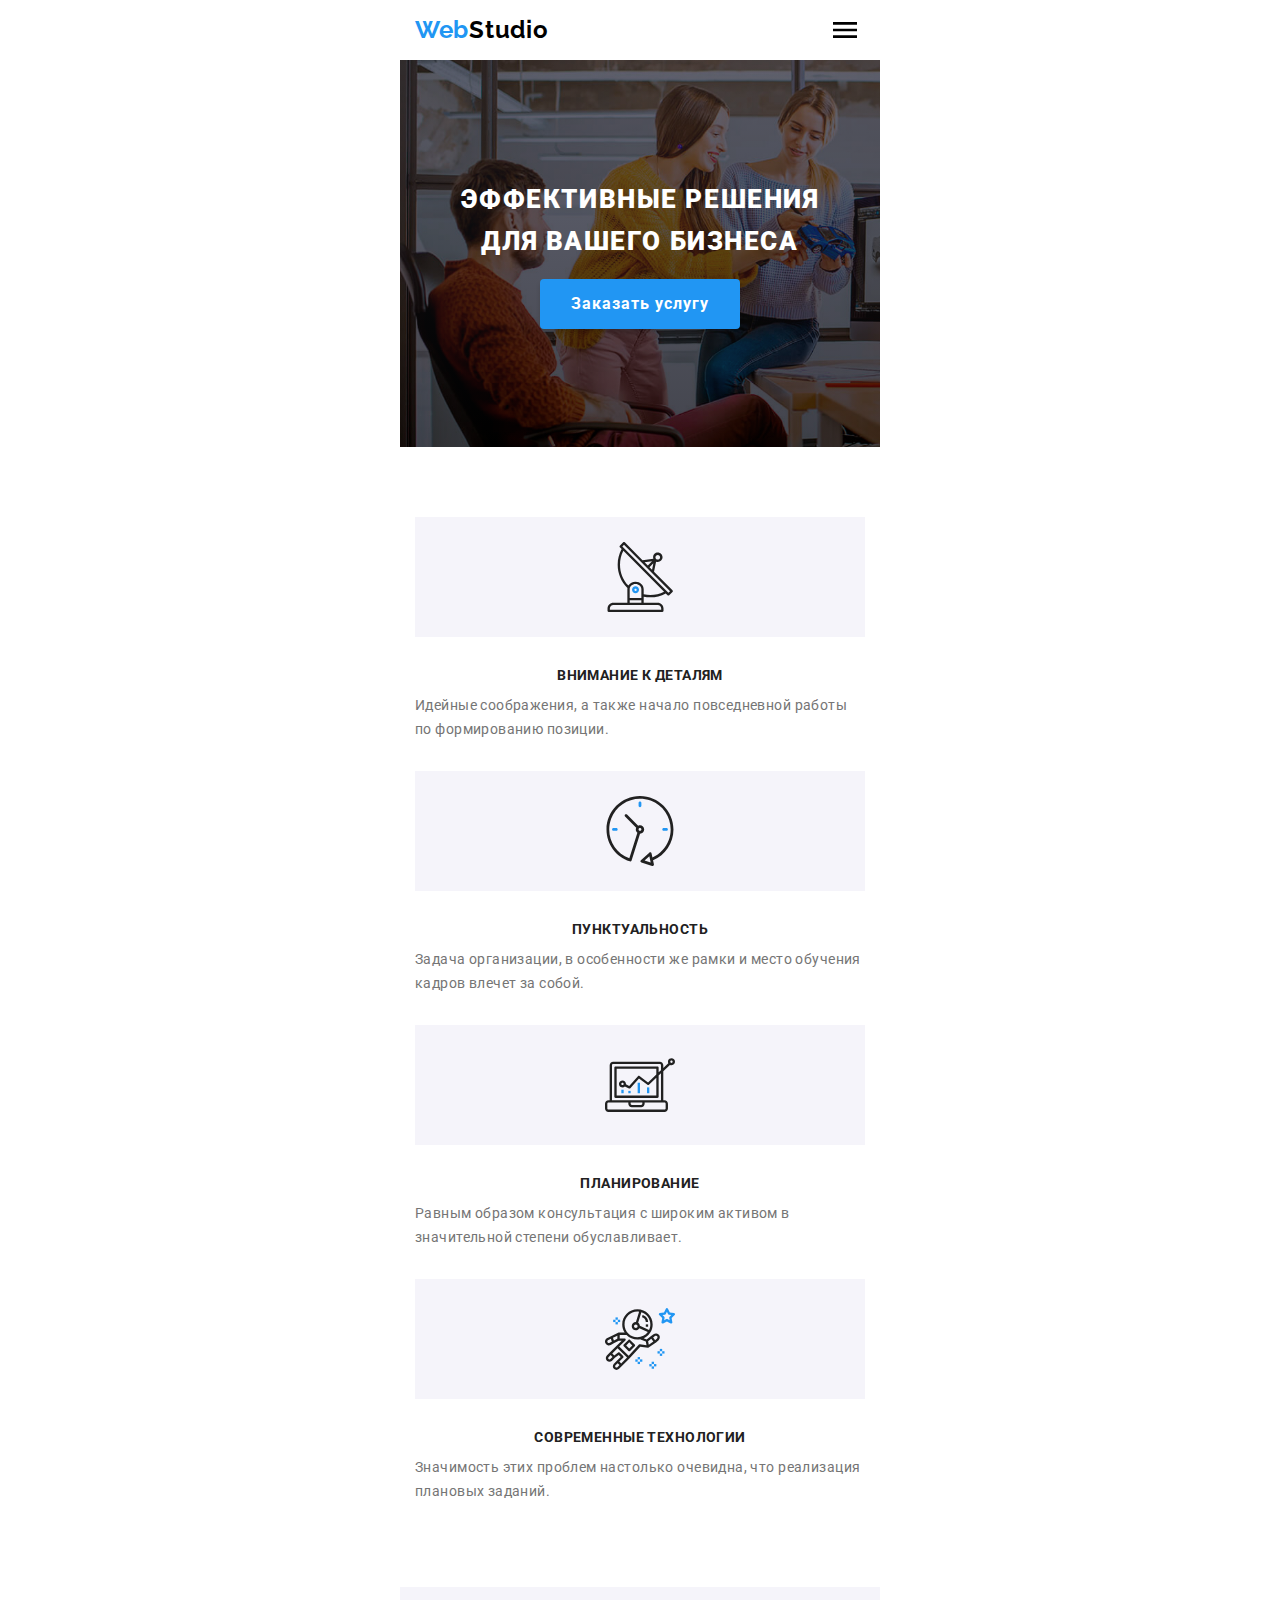
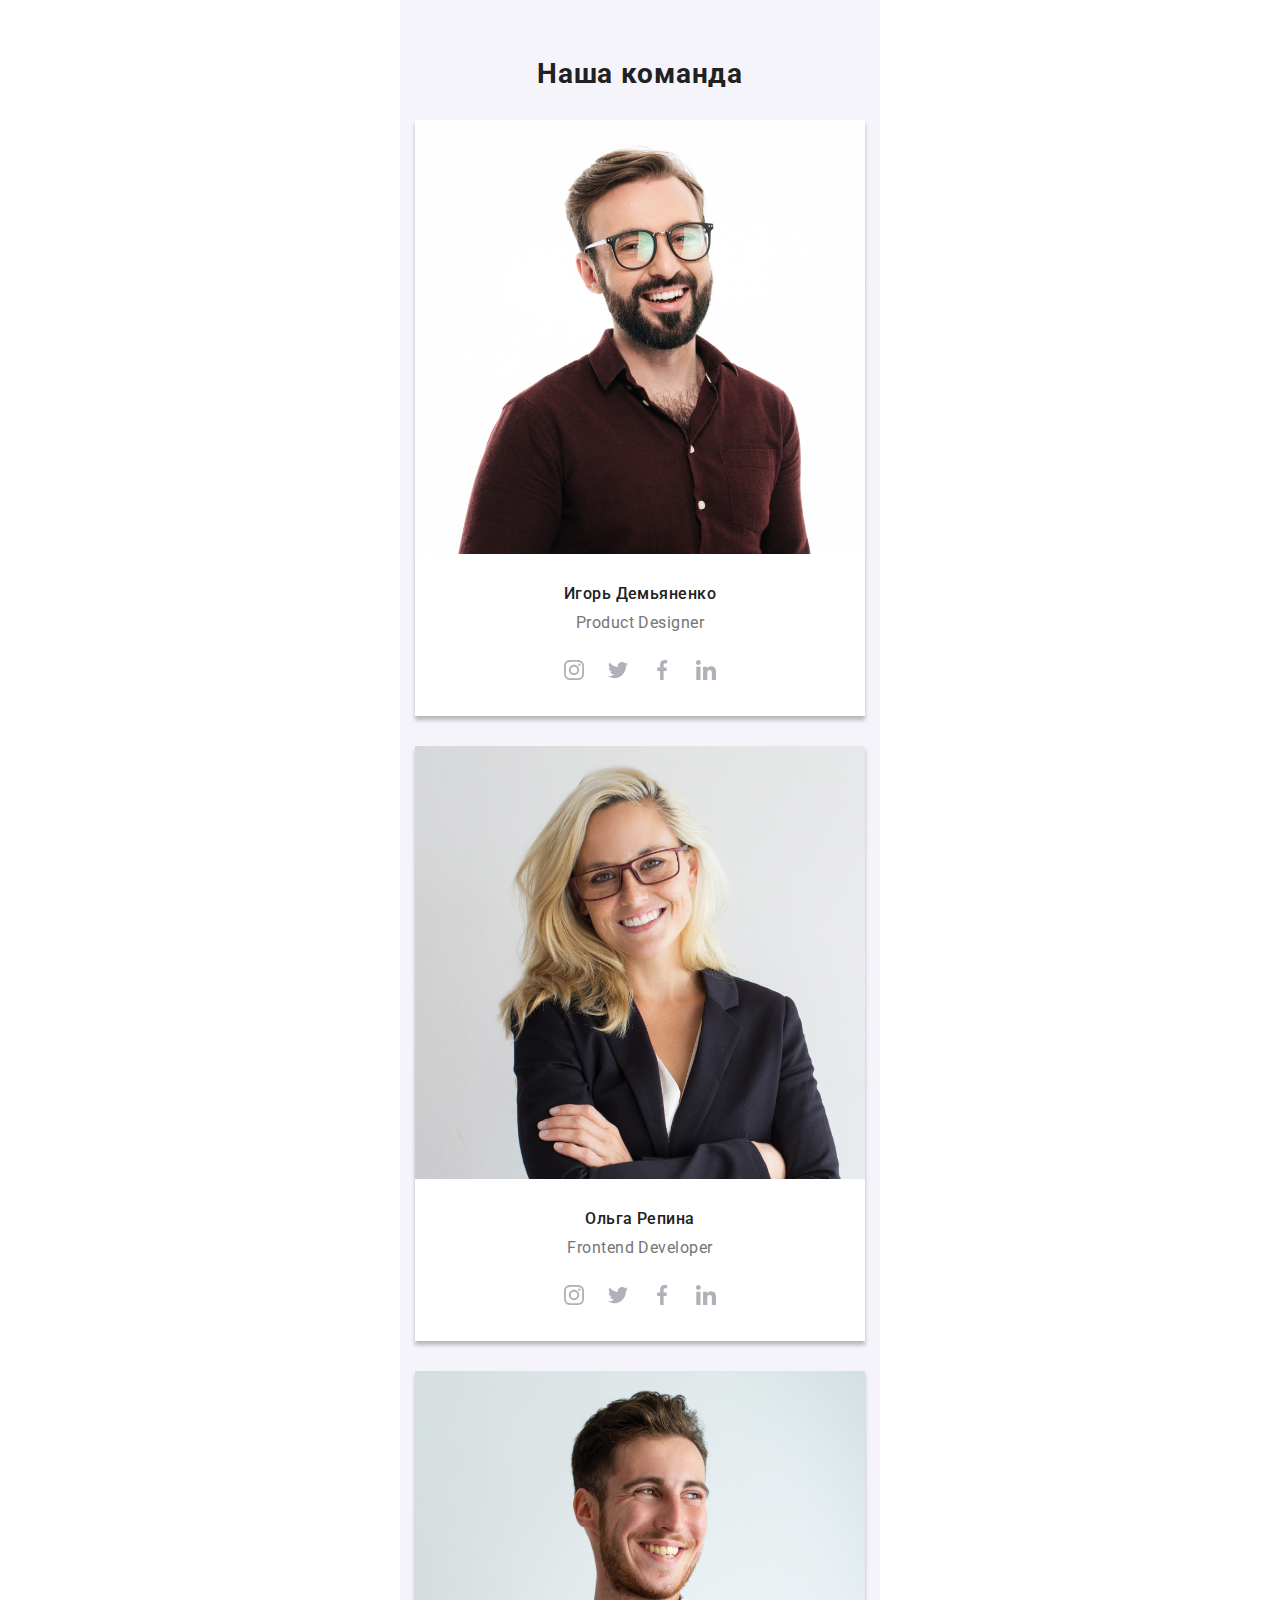
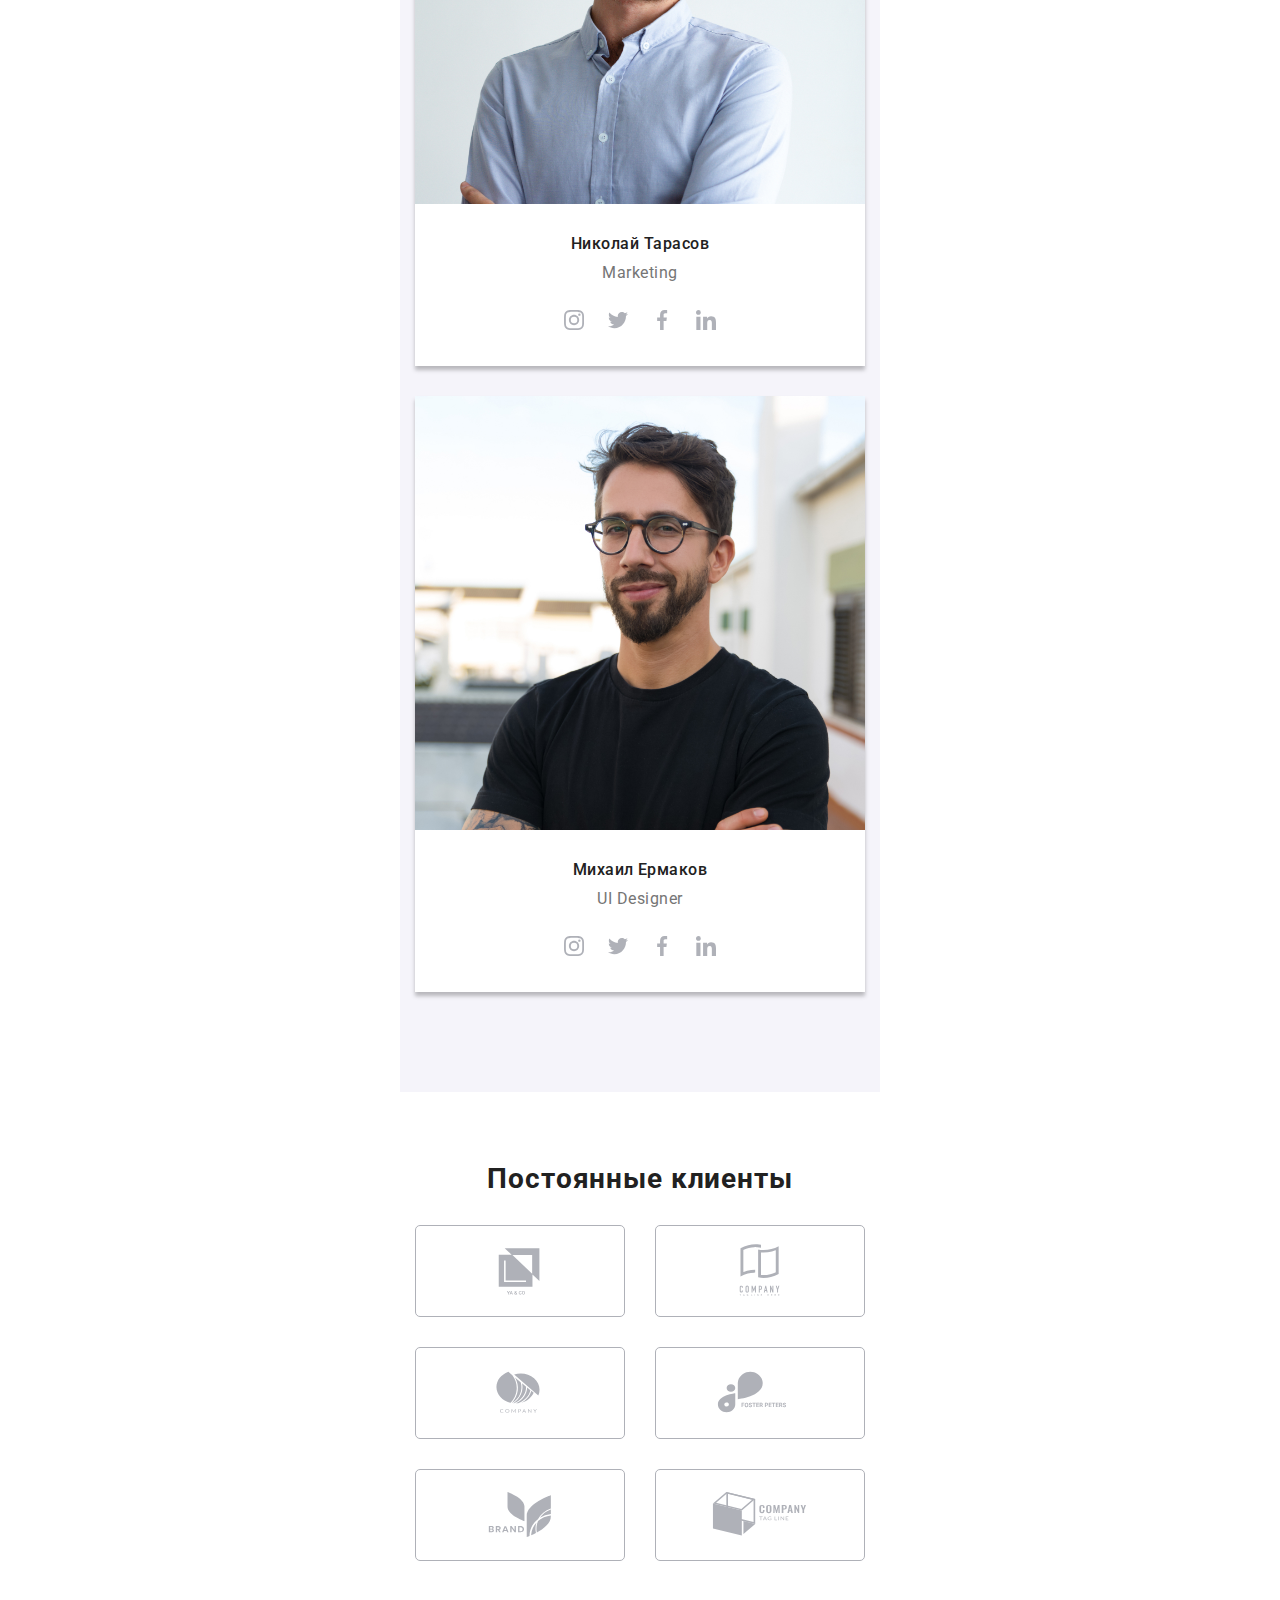
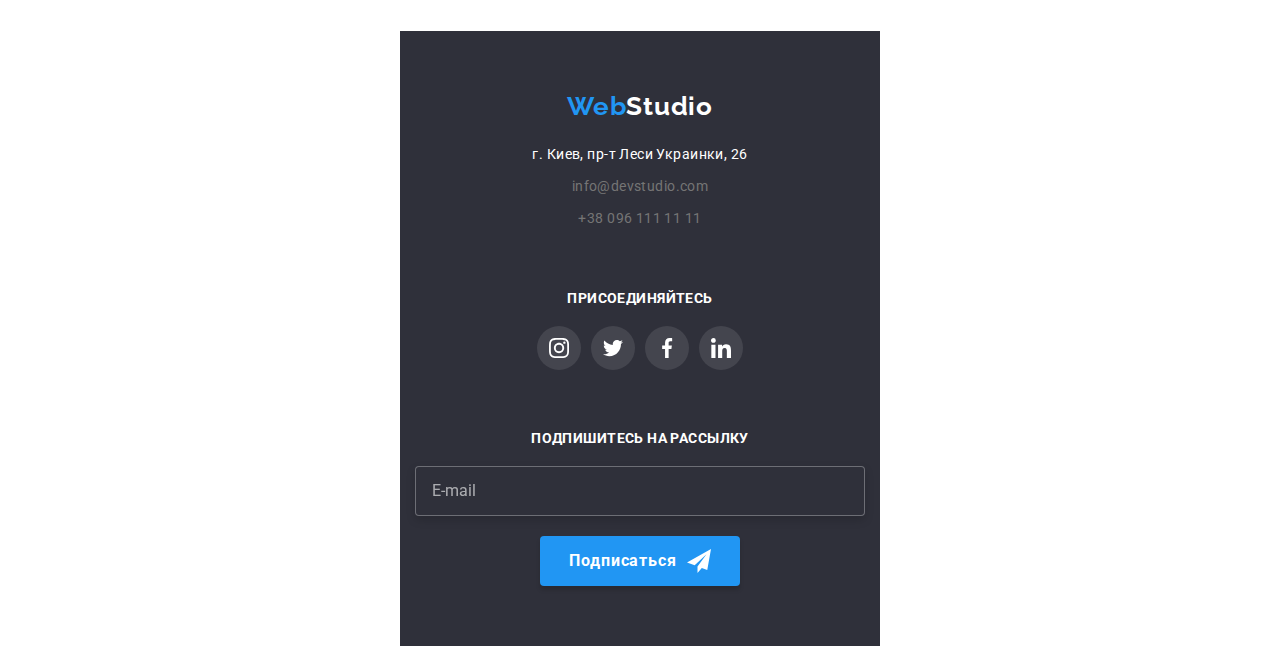
==== index.html @ 6e9116d0 "4" ====
<!DOCTYPE html>
<html lang="en">

<head>
  <meta charset="UTF-8" />
  <meta http-equiv="X-UA-Compatible" content="IE=edge" />
  <meta name="viewport" content="width=device-width, initial-scale=1.0" />
  <link rel="preconnect" href="https://fonts.gstatic.com" />
  <link href="https://fonts.googleapis.com/css2?family=Roboto:wght@400;500;700;900&display=swap" rel="stylesheet" />
  <link href="https://fonts.googleapis.com/css2?family=Raleway:wght@700&display=swap" rel="stylesheet" />
  <link rel="stylesheet"
    href="https://cdnjs.cloudflare.com/ajax/libs/modern-normalize/1.0.0/modern-normalize.min.css" />
  <!-- <link rel="stylesheet" href="./css/style.css" /> -->
  <link rel="stylesheet" href="./css/main.min.css" />


  <title>WebStudio</title>
</head>

<body>
  <!-- хидер -->
  <header class="page-header">
    <div class="mobile-menu js-menu-container" id="mobile-menu">
      <button class="mobile-menu__button-close">
        <svg class="mobile-menu__svg js-close-menu">
          <use href="./img/icons/icons-main-opt.svg#icon-close_40px"></use>
        </svg>
      </button>
     <nav class="nav">
       
       <ul class="nav__list">
         <li class="nav__item">
           <a class="nav__link " href="./index.html">Студия</a>
         </li>
         <li class="nav__item"><a class="nav__link nav__link--active" href="./portfolio.html">Портфолио</a></li>
         <li class="nav__item"><a class="nav__link" href="#">Контакты</a></li>
       </ul>
     </nav>
     <ul class="address__list">
       <li class="address__item">
         <a class="address__link" href="">
           <svg class="icon icon--mail" viewbox="0 0 16 12">
             <use href="./img/icons/icons-main-opt.svg#icon-mail"></use>
           </svg>
           info@devstudio.com
         </a>
       </li>
       <li class="address__item">
         <a class="address__link" href="">
           <svg class="icon icon--tel" viewbox="0 0 10 16">
             <use href="./img/icons/icons-main-opt.svg#icon-smartphone"></use>
           </svg>
           +38 096 111 11 11
         </a>
       </li>
     </ul>
    </div>
    <div class="container container--center">
      <nav class="mobile-nav">
        <a href="./index.html" class="mobile-nav__logo mobile-nav__logo--padding"><span
            class="mobile-nav__logo mobile-nav__logo--web-color">Web</span>Studio</a>
        <button class="mobile-nav__button js-open-menu" type="button" aria-expanded="false" aria-controls="mobile-menu">
          <svg class="mobile-nav__icon">
            <use href="./img/icons/icons-main-opt.svg#icon-menu_40px">
  
            </use>
          </svg>
        </button>
      </nav>
      

     
    </div>
    <!-- хидер конец-->
  </header>
  <main>
    <!-- модалка -->
    <div class="backdrop is-hidden" data-backdrop>
      <div class="modal">

        <button type="button" data-close-modal  class="button button--modal-style">
          <!-- <div class="modal-svg-container"> -->
          <svg class="button__svg js-open-menu">
            <use href="./img/icons/icons-main-opt.svg#icon-krest"></use>

          </svg>
          <!-- </div> -->
        </button>
        <div class="modal__container">
          <h3 class="modal__title">Оставьте свои данные, мы вам перезвоним</h3>

          <form name="form" class="modal-form">

            <label class="modal-form__label">
              <span class="modal-form__text">Имя</span>
              <div class="modal-form__container">
                <input class="modal-form__input" type="name" name="name" placeholder=" ">
                <svg class="modal-form__icon">
                  <use class="modal-form__icon-prop" href="./img/icons/icons-main-opt.svg#icon-person-black"></use>
                </svg>
              </div>

            </label>



            <label class="modal-form__label">
              <span class="modal-formlabel__text">Телефон</span>
              <div class="modal-form__container">
                <input class="modal-form__input" type="tel" name="tel" placeholder=" ">
                <svg class="modal-form__icon">
                  <use class="modal-form__icon-prop" href="./img/icons/icons-main-opt.svg#icon-phone-black"></use>
                </svg>
              </div>
            </label>



            <label class="modal-form__label">
              <span class="modal-form__text">Почта</span>
              <div class="modal-form__container">
                <input class="modal-form__input" type="mail" name="mail" placeholder=" ">
                <svg class="modal-form__icon">
                  <use class="modal-form__icon-prop" href="./img/icons/icons-main-opt.svg#icon-email-black"></use>
                </svg>
              </div>
            </label>



            <label class="modal-form__label modal-form__label--text-style">

              <span class="modal-form__text">Комментарий</span>

              <textarea class="modal-form__textarea" placeholder="Введите текст" type="textarea" name="comment"></textarea>
            </label>



            <!--  -->
            <label class="modal-form__label modal-form--margin">
              <input class="modal-form__input  visually_hidden" type="checkbox" name="checkbox">
              <span class="modal-form__checkbox modal-form__checkbox--two">
                <svg class="modal-form__icon modal-form__icon--checkbox">
                  <use href="./img/icons/icons-main-opt.svg#icon-checkbox_with"></use>
                </svg>
              </span>
              <span class="modal-form__checkbox modal-form__checkbox--one">
                <svg class="modal-form__icon modal-form__icon--checkbox">
                  <use href="./img/icons/icons-main-opt.svg#icon-checkbox_without"></use>
                </svg>
              </span>


              <span class="modal-form__text modal-form__text--checkbox">Соглашаюсь с рассылкой и принимаю
                <a class="modal-form__link" href="#">Условия
                  договора</a></span>

            </label>




            <button class="button button--submit-style" type="submit"><span class="button__text">Отправить</span></button>
          </form>
        </div>
      </div>
    </div>
    <!-- герой -->
    <section class="hero">
      <div class="container container--block-direction">
        <h1 class="hero__title">Эффективные решения <br />для вашего бизнеса</h1>
        <button data-open-modal type="button" class="hero__button">Заказать услугу</button>
      </div>
      <!-- герой конец-->
    </section>
    <!-- приоритеты -->
    <section class="section">
      <div class="container">
        <ul class="our-priority">
          <li class="our-priority__item our-prioriry--antenna">
            <div class="our-priority__container">
              <svg class="our-priority__icon" width="70" height="70">
                <use href="./img/icons/icons-main-opt.svg#icon-telescope"></use>
              </svg>
            </div>
            <h3 class="our-priority__title">Внимание к деталям</h3>
            <p class="our-priority__text">
              Идейные соображения, а также начало повседневной работы по
              формированию позиции.
            </p>
          </li>
          <li class="our-priority__item our-priority__item--clock">

            <div class="our-priority__container">
              <svg class="our-priority__icon" width="70" height="70">
                <use href="./img/icons/icons-main-opt.svg#icon-clock"></use>
              </svg>
            </div>
            <h3 class="our-priority__title">Пунктуальность</h3>
            <p class="our-priority__text">
              Задача организации, в особенности же рамки и место обучения
              кадров влечет за собой.
            </p>
          </li>
          <li class="our-priority__item">

            <div class="our-priority__container">
              <svg class="our-priority__icon" width="70" height="70">
                <use href="./img/icons/icons-main-opt.svg#icon-comp"></use>
              </svg>
            </div>
            <h3 class="our-priority__title">Планирование</h3>
            <p class="our-priority__text">
              Равным образом консультация с широким активом в значительной
              степени обуславливает.
            </p>

          </li>
          <li class="our-priority__item">
            <div class="our-priority__container">
              <svg class="our-priority__icon" width="70" height="70">
                <use href="./img/icons/icons-main-opt.svg#icon-astronaut"></use>
              </svg>
            </div>

            <h3 class="our-priority__title">Современные технологии</h3>
            <p class="our-priority__text">
              Значимость этих проблем настолько очевидна, что реализация
              плановых заданий.
            </p>


          </li>
        </ul>
      </div>
      <!-- приоритеты конец-->
    </section>
    <!-- чем занимаемся -->
    <section class="section section--null-top-padding section--display-none">
      <div class="container">
        <h2 class="section__title">Чем мы занимаемся</h2>
        <ul class="what-we-do">
          <li class="what-we-do__item">
            <div class="what-we-do__container">
              <img class="what-we-do__img" src="img/index/img1.png" alt="exemple1" width="370" />
              <div class="what-we-do__title what-we-do__title--properties"></div>
              <h3 class="what-we-do__text">Десктопные приложения</h3>
            </div>
          </li>

          <li class="what-we-do__item">
            <div class="what-we-do__container">
              <img class="what-we-do__img" src="img/index/img2.png" alt="exemple2" width="370" />
              <div class="what-we-do__title what-we-do__title--properties"></div>
              <h3 class="what-we-do__text">Мобильные приложения</h3>
            </div>
          </li>
          <li class="what-we-do__item">
            <div class="what-we-do__container">
              <img class="what-we-do__img" src="img/index/img3.png" alt="exemple3" width="370" />
              <div class="what-we-do__title what-we-do__title--properties"></div>
              <h3 class="what-we-do__text">Дизайнерские решения</h3>
            </div>
          </li>
        </ul>
      </div>
      <!-- чем занимаемся конец-->
    </section>
    <!-- наша команда -->
    <section class="section section--bg">
      <div class="container ">
        <h2 class="section__title">Наша команда</h2>
        <ul class="our-team">
          <li class="our-team__item">
            <img class="our-team__img" src="img/index/img4.jpg" alt="Игорь Демьяненко"  />
            <div class="our-team__description">
              <h3>Игорь Демьяненко</h3>
              <p>Product Designer</p>
              <ul class="icon-block">
                <li class="icon-block__item">
                  <a class="icon-block__link" href="#">
                    <svg class="icon-block__icon">
                      <use class="icon__prop" href="./img/icons/icons-main-opt.svg#icon-instagram">
                      </use>
                    </svg>
                  </a>
                </li>
                <li class="icon-block__item">
                  <a class="icon-block__link" href="#">
                    <svg class="icon-block__icon">
                      <use class="icon__prop" href="./img/icons/icons-main-opt.svg#icon-twitter">
                      </use>
                    </svg>
                  </a>
                </li>
                <li class="icon-block__item">
                  <a class="icon-block__link" href="#">
                    <svg class="icon-block__icon">
                      <use class="icon__prop" href="./img/icons/icons-main-opt.svg#icon-facebook">
                      </use>
                    </svg>
                  </a>
                </li>
                <li class="icon-block__item">
                  <a class="icon-block__link" href="#">
                    <svg class="icon-block__icon">
                      <use class="icon__prop" href="./img/icons/icons-main-opt.svg#icon-linkedin-1">
                      </use>
                    </svg>
                  </a>
                </li>
              </ul>
            </div>
          </li>
          <li class="our-team__item">
            <img class="our-team__img" src="img/index/img5.jpg" alt="Ольга Репина"  />
            <div class="our-team__description">
              <h3>Ольга Репина</h3>
              <p>Frontend Developer</p>
              <ul class="icon-block">
                <li class="icon-block__item">
                  <a class="icon-block__link" href="#">
                    <svg class="icon-block__icon">
                      <use class="icon__prop" href="./img/icons/icons-main-opt.svg#icon-instagram">
                      </use>
                    </svg>
                  </a>
                </li>
                <li class="icon-block__item">
                  <a class="icon-block__link" href="#">
                    <svg class="icon-block__icon">
                      <use class="icon__prop" href="./img/icons/icons-main-opt.svg#icon-twitter">
                      </use>
                    </svg>
                  </a>
                </li>
                <li class="icon-block__item">
                  <a class="icon-block__link" href="#">
                    <svg class="icon-block__icon">
                      <use class="icon__prop" href="./img/icons/icons-main-opt.svg#icon-facebook">
                      </use>
                    </svg>
                  </a>
                </li>
                <li class="icon-block__item">
                  <a class="icon-block__link" href="#">
                    <svg class="icon-block__icon">
                      <use class="icon__prop" href="./img/icons/icons-main-opt.svg#icon-linkedin-1">
                      </use>
                    </svg>
                  </a>
                </li>
              </ul>
            </div>


          </li>
          <li class="our-team__item">
            <img class="our-team__img" src="img/index/img6.jpg" alt="Николай Тарасов" />
            <div class="our-team__description">
              <h3>Николай Тарасов</h3>
              <p>Marketing</p>
              <ul class="icon-block">
                <li class="icon-block__item">
                  <a class="icon-block__link" href="#">
                    <svg class="icon-block__icon">
                      <use class="icon__prop" href="./img/icons/icons-main-opt.svg#icon-instagram">
                      </use>
                    </svg>
                  </a>
                </li>
                <li class="icon-block__item">
                  <a class="icon-block__link" href="#">
                    <svg class="icon-block__icon">
                      <use class="icon__prop" href="./img/icons/icons-main-opt.svg#icon-twitter">
                      </use>
                    </svg>
                  </a>
                </li>
                <li class="icon-block__item">
                  <a class="icon-block__link" href="#">
                    <svg class="icon-block__icon">
                      <use class="icon__prop" href="./img/icons/icons-main-opt.svg#icon-facebook">
                      </use>
                    </svg>
                  </a>
                </li>
                <li class="icon-block__item">
                  <a class="icon-block__link" href="#">
                    <svg class="icon-block__icon">
                      <use class="icon__prop" href="./img/icons/icons-main-opt.svg#icon-linkedin-1">
                      </use>
                    </svg>
                  </a>
                </li>
              </ul>
            </div>


          </li>
          <li class="our-team__item">
            <img class="our-team__img" src="img/index/img7.jpg" alt="Михаил Ермаков" />
            <div class="our-team__description">
              <h3>Михаил Ермаков</h3>
              <p>UI Designer</p>
              <ul class="icon-block">
                <li class="icon-block__item">
                  <a class="icon-block__link" href="#">
                    <svg class="icon-block__icon">
                      <use class="icon__prop" href="./img/icons/icons-main-opt.svg#icon-instagram">
                      </use>
                    </svg>
                  </a>
                </li>
                <li class="icon-block__item">
                  <a class="icon-block__link" href="#">
                    <svg class="icon-block__icon">
                      <use class="icon__prop" href="./img/icons/icons-main-opt.svg#icon-twitter">
                      </use>
                    </svg>
                  </a>
                </li>
                <li class="icon-block__item">
                  <a class="icon-block__link" href="#">
                    <svg class="icon-block__icon">
                      <use class="icon__prop" href="./img/icons/icons-main-opt.svg#icon-facebook">
                      </use>
                    </svg>
                  </a>
                </li>
                <li class="icon-block__item">
                  <a class="icon-block__link" href="#">
                    <svg class="icon-block__icon">
                      <use class="icon__prop" href="./img/icons/icons-main-opt.svg#icon-linkedin-1">
                      </use>
                    </svg>
                  </a>
                </li>
              </ul>
            </div>


          </li>


        </ul>
      </div>
      <!-- наша команда конец-->
    </section>
    <!-- постояные клиенты -->
    <section class="section">
      <div class="container">
        <h2 class="section__title">Постоянные клиенты</h2>
        <ul class="our-clients">
          <li class="our-clients__item">
            <a href="#" class="our-clients__link">
              <svg class="our-clients__icon">
                <use class="icon__prop" href="./img/icons/icons-main-opt.svg#icon-logo-1"></use>
              </svg>
            </a>
          </li>
          <li class="our-clients__item"><a href="#" class="our-clients__link">
              <svg class="our-clients__icon">
                <use class="icon__prop" href="./img/icons/icons-main-opt.svg#icon-logo-2"></use>
              </svg>
            </a></li>
          <li class="our-clients__item"><a href="#" class="our-clients__link">
              <svg class="our-clients__icon">
                <use class="icon__prop" href="./img/icons/icons-main-opt.svg#icon-logo-3"></use>
              </svg>
            </a></li>
          <li class="our-clients__item"><a href="#" class="our-clients__link">
              <svg class="our-clients__icon">
                <use class="icon__prop" href="./img/icons/icons-main-opt.svg#icon-logo-4"></use>
              </svg>
            </a></li>
          <li class="our-clients__item"><a href="#" class="our-clients__link">
              <svg class="our-clients__icon">
                <use class="icon__prop" href="./img/icons/icons-main-opt.svg#icon-logo-5"></use>
              </svg>
            </a></li>
          <li class="our-clients__item"><a href="#" class="our-clients__link">
              <svg class="our-clients__icon">
                <use class="icon__prop" href="./img/icons/icons-main-opt.svg#icon-logo-6"></use>
              </svg>
            </a></li>
        </ul>
      </div>
    </section>
  </main>
  <!-- футер -->
  <footer class="footer ">
    <div class="container container--flex">
      <div class="first-col">
        <a href="index.html" class="nav__logo nav__logo--color">
          <span class="nav__logo nav__logo--web-color">Web</span>Studio
        </a>
        <address class="address">
          <ul class="address__list">
            <li class="address__item">
              г. Киев, пр-т Леси Украинки, 26
            </li>
            <li class="address__item">
              <a class="address__link" href="">info@devstudio.com</a>
            </li>
            <li class="address__item">
              <a class="address__link" href="">+38 096 111 11 11</a>
            </li>
          </ul>
        </address>
      </div>
      <div class="second-col">
        <h3 class="second-col__title">присоединяйтесь</h3>
        <ul class="second-col__list">
          <li class="second-col__item">
            <a class="second-col__link" href="#">
              <svg class="icon">
                <use class="icon__prop" href="./img/icons/icons-main-opt.svg#icon-instagram">
                </use>
              </svg>
            </a>
          </li>
          <li class="second-col__item">
            <a class="second-col__link" href="#">
              <svg class="icon">
                <use class="icon__prop" href="./img/icons/icons-main-opt.svg#icon-twitter">
                </use>
              </svg>
            </a>
          </li>
          <li class="second-col__item">
            <a class="second-col__link" href="#">
              <svg class="icon">
                <use class="icon__prop" href="./img/icons/icons-main-opt.svg#icon-facebook">
                </use>
              </svg>
            </a>
          </li>
          <li class="second-col__item">
            <a class="second-col__link" href="#">
              <svg class="icon">
                <use class="icon__prop" href="./img/icons/icons-main-opt.svg#icon-linkedin-1">
                </use>
              </svg>
            </a>
          </li>
        </ul>
      </div>

      <form class="form" action="" name="subscribe-form">
        <label class="form__label">
          <h3 class="form__title">Подпишитесь на рассылку</h3>
          <input class="form__input" type="email" placeholder="E-mail">
        </label>
        <button class="button" type="submit"><span class="button-text">Подписаться</span>
          <svg class="icon">
            <use class="icon__prop" href="./img/icons/icons-main-opt.svg#icon-send"></use>
          </svg>
        </button>
      </form>
    </div>



    <!-- футер конец-->
  </footer>
  <script src="./script/script.js"></script>
  <script src="./script/mobile-menu.js"></script>

</body>

</html>
---- css/style.css ----
/* цвет акцента #2196F3 */
/* основной фон #FFFFFF */
/* цвет фона подвала #2F303A */
/* цвет текста #212121 */
/* цвет лого #000000 */
/* цвет мелкого шрифта под заголовками  #757575 */
/* цвет адресов rgba(255, 255, 255, 0.6) */
/* цвет кнопок на белом фоне #F5F4FA */
/* :root {
  --color-accent: #2196f3;
  --color-logo: #000000;
  --color-all-text: #212121;
  --color-address: #757575;
  --color-little-text: #757575;
  --color-main-bg: #ffffff;
  --color-footer: #2f303a;
  --color-on-dark-bg: #ffffff;
  --color-what-we-do-sect: #f5f4fa;
  --color-icons-our-team: #afb1b8;
} */
/* скрытие контента с совместимостью */
/* .visually_hidden {
  position: absolute;
  width: 1px;
  height: 1px;
  margin: -1px;
  border: 0;
  padding: 0;
  clip: rect(0 0 0 0);
  overflow: hidden;
} */
/* body {
  max-width: 1600px;
  margin: 0 auto;

  color: var(--color-all-text);
  font-family: Roboto, sans-serif;
} */
/* сброс */
/* img {
  display: block;
}
img:not(.examples-section-item img) {
  max-width: 100%;
  height: auto;
} */

/* main page */

/* main-section */
/* h1,
h2,
h3,
h4,
h5,
p,
ul {
  margin-top: 0;
}
ul {
  list-style: none;
  padding: 0;
  margin: 0;
} */

/* хидер */
/* x */
/* .page-header {
  box-shadow: 0px 4px 4px 0px rgba(0, 0, 0, 0.25);
}
/* x */
/* .page-header .address__list {
  margin-left: auto;
} */
/* x */
/* .page-header .address__link {
  display: flex;
  align-items: center;
  justify-content: center;
  color: var(--color-address);
} */
/* x */
/* .page-header .address__link:hover > .icon,
.page-header .address__link:focus > .icon {
  fill: currentColor;
} */
/* x */
/* .page-header .address__item:not(:first-child) {
  margin-left: 50px;
} */
/* x */
/* .nav {
  height: 80px;
} */
/* x */
/* .nav__item {
  position: relative;
  display: flex;
  align-items: center;
  height: 80px;
} */
/* x */
/* .nav__item:not(:first-child) {
  margin-left: 50px;
} */
/* x */
/* .nav__list {
  margin-left: 93px;
  align-items: center;
} */
/* x */
/* .nav__link {
  padding: 32px 0;
} */
/* x */
/* .nav__logo--padding,
.page-header .address__link {
  padding: 24px 0;
} */
/* x */
/* .nav__link,
.page-header .address__link {
  color: var(--color-all-text);
  font-family: Roboto;
  font-style: normal;
  font-weight: 500;
  font-size: 14px;
  line-height: 16px;
  letter-spacing: 0.02em;
  color: inherit;

  transition: color 250ms cubic-bezier(0.4, 0, 0.2, 1);
} */
/* x */
/* .nav,
.nav__list,
.page-header .address__list {
  display: flex;
  align-items: center;
} */
/* x */
/* .page-header .icon {

  margin-right: 10px;
  fill: currentColor;
} */
/* x */
/* .page-header .icon--mail {
  width: 16px;
  height: 12px;
} */
/* x */
/* .page-header .icon--tel {
  width: 10px;
  height: 16px;
} */
/* x */
/* .nav__link:hover,
.nav__link:focus,
.page-header .address__link:hover,
.page-header .address__link:focus {
  color: var(--color-accent);
} */

/* модалка */

/* 
.backdrop {
  position: fixed;
  top: 0;
  left: 0;
  width: 100%;
  height: 100%;
  background: rgba(150, 145, 145, 0.2);
  z-index: 3;
  opacity: 1;
  transition: opacity 250ms cubic-bezier(0.165, 0.84, 0.44, 1);
}

.modal {
  position: relative;
  top: 50%;
  left: 50%;
  transform: translate(-50%, -50%);
  width: 528px;
  height: 581px;
  background: #ffffff;
  box-shadow: 0px 1px 3px rgba(0, 0, 0, 0.12), 0px 1px 1px rgba(0, 0, 0, 0.14),
    0px 2px 1px rgba(0, 0, 0, 0.2);
  border-radius: 4px;
}
.button--modal-style {
  display: flex;
  position: fixed;
  align-items: center;
  left: calc(100% - 38px);
  width: 30px;
  height: 30px;
  margin-top: 8px;
  border: 1px solid rgba(0, 0, 0, 0.1);
  border-radius: 50%;
  cursor: pointer;
  box-shadow: 0px 2px 4px 1px rgb(47 48 58 / 40%);
  transition: box-shadow 250ms cubic-bezier(0.165, 0.84, 0.44, 1);
}

.button--modal-style:hover {
  box-shadow: none;
}
.button__svg {
  width: 18px;
  height: 18px;
}
.title {
  font-weight: bold;
  font-size: 20px;
  line-height: 23px;
  text-align: center;
  letter-spacing: 0.03em;
  margin-bottom: 12px;

  color: #212121;
}
.label__textarea {
  height: 120px;
  resize: none;
  min-width: 448px;
  border-color: var(--color-accent);
  border: 1px solid rgba(33, 33, 33, 0.2);
  box-sizing: border-box;
  border-radius: 4px;
  padding: 12px 16px;
  margin-top: 4px;
  outline-color: none;
  transition: outline-color 250ms cubic-bezier(0.4, 0, 0.2, 1);
}
.label__textarea:focus {
  outline-color: var(--color-accent);
  border-color: var(--color-accent);
}
.label__icon {
  position: absolute;
  width: 18px;
  height: 18px;
  top: 50%;
  left: 12px;
  transform: translateY(-50%);
  transition: fill 250ms cubic-bezier(0.4, 0, 0.2, 1);
}
.modal .label:focus-within .label__container {
  fill: var(--color-accent);
}

.label__input {
  height: 40px;
  border: 1px solid rgba(33, 33, 33, 0.2);
  
  border-radius: 4px;
  
  min-width: 448px;
  padding-left: 42px;
  
  transition: outline-color 250ms cubic-bezier(0.4, 0, 0.2, 1);
}

.modal .label:focus-within .label__input {
  outline-color: var(--color-accent);
}
.modal .label--text-style textarea::placeholder {
  
  font-size: 14px;
  line-height: 16px;
  letter-spacing: 0.01em;

  color: rgba(117, 117, 117, 0.5);
}

.label__text {
  
  font-size: 12px;
  line-height: 14px;
  letter-spacing: 0.01em;
}
.label__text--checkbox {
  font-size: 14px;
  line-height: 24px;
  

  letter-spacing: 0.03em;

  padding-left: 24px;
  color: #757575;
}
.label__container {
  position: relative;
  margin-top: 4px;
}
.modal .label.label--margin {
  display: flex;
  align-items: center;
  margin-left: 12px;
  margin-bottom: 30px;
}
.modal .label {
  position: relative;
  
  display: block;
    margin-bottom: 10px;
}

.label__checkbox--one,
.label__checkbox--two{
  position: absolute;
  top: 50%;
  left: -12px;
  transform: translateY(-50%) ;
}

.label .link {
  text-decoration: underline;
}
.label__checkbox {
  position: absolute;
}
.label__icon--checkbox {
  width: 16px;
  height: 15px;
  transition: fill 250ms cubic-bezier(0.4, 0, 0.2, 1);


}
.label__checkbox.label__checkbox--one {
  height: 15px;
}
.label__checkbox.label__checkbox--two {
  visibility: hidden;
  height: 15px;
}
.label__input:checked + .label__checkbox.label__checkbox--two {
  visibility: visible;
}
.label__input:checked + .label__checkbox.label__checkbox--two + .label__checkbox.label__checkbox--one {
  visibility: hidden;
}

.is-hidden {
  opacity: 0;
  pointer-events: none;
  visibility: hidden;
  transition: opacity 250ms cubic-bezier(0.165, 0.84, 0.44, 1);
} */
/* герой */
/* .hero {
  padding: 200px 0;

  background-color: var(--color-footer);

  background: linear-gradient(rgba(47, 48, 58, 0.4), rgba(0, 0, 0, 0.5)),
    url(../img/index/bg-index.jpg);

  background-repeat: no-repeat;
  background-size: cover;
}
.hero h1 {
  font-weight: 900;
  font-size: 44px;
  line-height: 60px;
  text-align: center;
  letter-spacing: 0.06em;
  text-transform: uppercase;
  color: var(--color-on-dark-bg);
}
.hero__button {
  margin-top: 30px;

  min-width: 200px;
  height: 50px;
  align-items: center;

  background-color: var(--color-accent);
  box-shadow: 0px 4px 4px rgba(0, 0, 0, 0.15);
  border-radius: 4px;
  cursor: pointer;

  font-weight: bold;
  font-size: 16px;
  line-height: 30px;
  align-items: center;
  text-align: center;
  letter-spacing: 0.06em;
  color: var(--color-main-bg);
  border-color: transparent;
  transition: background-color 250ms cubic-bezier(0.4, 0, 0.2, 1);
}
.hero__button:hover,
.hero__button:focus {
  background-color: var(--color-main-bg);
  color: var(--color-accent);
} */
/* приоритеты */

/* .svg-container {
  display: flex;
  justify-content: center;
  padding: 25px 0 25px 0;
  margin-bottom: 30px;
  background-color: var(--color-what-we-do-sect);
}

.our-priority__title {
  font-weight: bold;
  font-size: 14px;
  line-height: 16px;
  letter-spacing: 0.03em;
  text-transform: uppercase;
  margin-bottom: 10px;
}
.our-priority__text {
  font-weight: normal;
  font-size: 14px;
  line-height: 24px;
  letter-spacing: 0.03em;
  color: var(--color-little-text);
}
.our-priority__list {
  display: flex;
}
.our-priority__item {
  width: calc((100% - 90px) / 4);
  margin-right: 30px;
}

.our-priority__item:last-child{
  margin-right: 0px;
} */
/* чем занимаемся */
/* .section.section--null-top-padding {
  padding-top: 0px;
}
.general__title {
  font-weight: bold;
  font-size: 36px;
  line-height: 42px;
  text-align: center;
  letter-spacing: 0.03em;

  margin-bottom: 50px;
}

.what-we-do__list {
  display: flex;
}
.what-we-do__item {
  position: relative;
}
.what-we-do__item .img-container {
  position: relative;
  display: flex;
  justify-content: center;
  z-index: 1;
}
.what-we-do__item .img {
  position: inherit;
}
.what-we-do__item .title--properties {
  display: flex;
  position: absolute;
  top: calc(100% - 70px);

  width: 100%;
  height: 70px;
  background-color: rgba(47, 48, 58);
  opacity: 80%;
}

.what-we-do__item .title__text {
  position: absolute;
  text-transform: uppercase;
  top: calc(100% - 42px);
  color: #fff;
  font-size: 14px;
  line-height: 16px;
  text-align: center;
  letter-spacing: 0.03em;
}
.what-we-do__item:not(:last-child) {
  margin-right: 30px;
} */
/* стили контейнеров */

/* .container {
  margin: 0 auto;
  width: 1200px;
  padding: 0 15px;
}
.container.container--block-direction {
  display: flex;
  flex-direction: column;
  align-items: center;
}

.container--center {
  display: flex;
  align-items: center;
}

.modal__container{
  padding: 40px;
}
.container.btn-sect {
  padding-top: 94px;
}
.section {
  padding: 94px 0;
} */
/* наша команда */
/* .icon-block__list .icon {
  width: 20px;
  height: 20px;
}
.icon-block__link {
  padding: 12px;
  display: flex;
  background-color: none;
  border-radius: 50%;
  transition: background-color 250ms cubic-bezier(0.4, 0, 0.2, 1);
}
.our-team__item {
  width: calc((100% - 90px) / 4);
  margin-right: 30px;
}
.our-team__item:last-child {
  margin-right: 0px;
}
.icon-block__list .icon__prop {
  fill: var(--color-icons-our-team);
  transition: fill 150ms cubic-bezier(0.4, 0, 0.2, 1);
}
.our-team__list .icon-block__link:hover,
.our-team__list .icon-block__link:focus {
  background-color: var(--color-accent);
}
.our-team__list .icon-block__link:hover .icon__prop,
.our-team__list .icon-block__link:focus .icon__prop {
  fill: #fff;
}
.icon-block__list {
  display: flex;
  justify-content: center;
}

.img-description h3 {
  margin-bottom: 10px;
}
.img-description p {
  margin-bottom: 16px;
}
.section--bg {
  background-color: var(--color-what-we-do-sect);
}
.img-description h3 {
  font-weight: 500;
  font-size: 16px;
  line-height: 19px;
  text-align: center;
  letter-spacing: 0.03em;
}
.img-description p {
  font-size: 16px;
  line-height: 19px;
  text-align: center;
  letter-spacing: 0.03em;
  color: var(--color-little-text);
}
.our-team__list {
  display: flex;
  flex-wrap: wrap;
}
.our-team__item  {
  box-shadow: 0px 4px 4px rgba(0, 0, 0, 0.25);

  background-color: var(--color-main-bg);
}

.our-team__list .img-description {
  padding: 30px 0;
} */

/* .nav__link--active {
  color: var(--color-accent);
}
.nav__link--active::before {
  position: absolute;
  top: calc(100% - 4px);
  content: '';
  width: 100%;
  height: 4px;
  border-radius: 4px;
  background-color: var(--color-accent);
} */
/* постоянные клиенты */
/* 
.our-clients__list {
  display: flex;
}
.our-clients__item .icon {
  width: 106px;
  height: 60px;
  fill: var(--color-icons-our-team);
}
.our-clients__link {
  width: 170px;
  height: 92px;
  display: flex;
  justify-content: center;
  align-items: center;
  border: 1px solid #afb1b8;
  border-radius: 5px;
  transition: border-color 250ms cubic-bezier(0.4, 0, 0.2, 1);
}
.our-clients__item:not(:last-child) {
  margin-right: 30px;
}
.our-clients__link:hover,
.our-clients__link:focus {
  border-color: var(--color-accent);
}
.our-clients__list .icon__prop {
  transition: fill 450ms cubic-bezier(0.4, 0, 0.2, 1);
}
.our-clients__link:hover .icon__prop,
.our-clients__link:focus .icon__prop {
  fill: var(--color-accent);
} */
/* footer */
/* a {
  text-decoration: none;
} */
/* .nav__logo {
  color: var(--color-logo);
  font-family: Raleway;
  font-style: normal;
  font-weight: bold;
  font-size: 26px;
  line-height: 31px;
  letter-spacing: 0.03em;
}
.nav__logo--web-color {
  color: var(--color-accent);
}
ul {
  list-style-type: none;
} */

/* кнопки портфолио */
/* 
.buttons .button {
  background-color: var(--color-what-we-do-sect);
  border-radius: 4px;
  font-family: Roboto;
  font-style: normal;
  font-weight: 500;
  font-size: 16px;
  line-height: 26px;
  text-align: center;
  letter-spacing: 0.03em;
  border-color: transparent;
  padding: 6px 22px;
  cursor: pointer;
  border-radius: 4px;

  transition: background-color 250ms cubic-bezier(0.4, 0, 0.2, 1),
    color 150ms cubic-bezier(0.4, 0, 0.2, 1), box-shadow 250ms cubic-bezier(0.4, 0, 0.2, 1);
} */
/* .buttons .button:hover,
.buttons .button:focus {
  background-color: var(--color-accent);
  color: var(--color-main-bg);
  box-shadow: 0px 4px 4px 0px rgba(0, 0, 0, 0.25);
} */

/* .examples-sect .buttons {
  display: flex;
  justify-content: center;
} */
/* .buttons__item:not(:last-child) {
  margin-right: 8px;
} */
/* .buttons.buttons--marg-bottom {
  margin-bottom: 50px;
} */

/* примеры портфолио */

/* .img-description__overlay {
  position: absolute;
  background-color: var(--color-accent);
  width: 370px;
  height: 294px;
  opacity: 80%;
  transform: translateY(100%);
  transition: transform 250ms cubic-bezier(0.4, 0, 0.2, 1);
}

.examples-sect__list .img-description {
  overflow: hidden;
  position: relative;
}
.examples-sect__link {
  color: #212121;
}
.examples-sect__link:hover .img-description__overlay,
.examples-sect__link:focus .img-description__overlay {
  transform: translateY(0%);
}
.img-description .img-description__text {
  font-size: 18px;
  line-height: 28px;
  letter-spacing: 0.03em;
  padding: 63px 24px;
  color: #ffffff;
}

.examples-sect__list h3 {
  font-weight: bold;
  font-size: 18px;
  line-height: 36px;
  letter-spacing: 0.06em;
}
.examples-sect__list span {
  font-weight: normal;
  font-size: 16px;
  line-height: 30px;
  letter-spacing: 0.03em;
  color: var(--color-little-text);
}

.examples-sect__list {
  display: flex;
  flex-wrap: wrap;
}
.examples-sect__item {
  box-shadow: 0px 4px 4px 0px rgba(0, 0, 0, 0);
  transition: box-shadow 250ms cubic-bezier(0.4, 0, 0.2, 1);
  margin-bottom: 30px;
}
.examples-sect__item:hover,
.examples-sect__item:focus {
  box-shadow: 0px 4px 4px 0px rgba(0, 0, 0, 0.25);
}

.examples-sect__item:not(:nth-child(3n + 3)) {
  margin-right: 30px;
  width: calc((100% - 60px) / 3);
}

.examples-sect__item:nth-child(n + 7) {
  margin-bottom: 0px;
}

.title-port {
  padding: 20px 24px;
  border: 1px solid #e5e5e5;
  border-top-color: transparent;
} */

/* footer */
/* .footer {
  padding: 60px 0;
  background-color: var(--color-footer);
} */

/* .nav__logo--color {
  color: var(--color-main-bg);
} */

/* .page-header .address__link,
.footer .address__link {
  letter-spacing: 0.03em;
  color: var(--color-address);
  transition: color 250ms cubic-bezier(0.4, 0, 0.2, 1);
}
.footer .address__link:hover,
.footer .address__link:focus {
  color: var(--color-main-bg);
} */
/* .address {
  font-family: Roboto;
  font-style: normal;
  font-weight: normal;
  font-size: 14px;
  line-height: 24px;
  letter-spacing: 0.03em;
  color: var(--color-main-bg);
}
.address {
  margin-top: 20px;
} */
/* .footer .address__item:not(:last-child) {
  margin-bottom: 5px;
}
.second-col__title {
  font-style: normal;
  font-weight: bold;
  font-size: 14px;
  line-height: 16px;
  letter-spacing: 0.03em;
  text-transform: uppercase;

  color: #ffffff;
} */

/* .footer .icon {
  width: 20px;
  height: 20px;
}
.container.container--flex {
  display: flex;
  align-items: baseline;
}
.second-col {
  margin-left: 70px;
}
.second-col__list {
  display: flex;
  width: 206px;
  margin-top: 20px;
} */
/* .second-col__item {
  display: flex;
  margin-right: 10px;

  border-radius: 44px;
  background: rgba(216, 128, 128, 0.1);
}
.second-col__item:last-child {
  margin-right: 0;
}
.footer .icon__prop {
  fill: #fff;
} */
/* .second-col__link {
  width: 44px;
  height: 44px;
  display: flex;
  justify-content: center;
  align-items: center;
  border-radius: 44px;
  transition: background-color 250ms cubic-bezier(0.4, 0, 0.2, 1);
}
.second-col__link:hover,
.second-col__link:focus {
  background-color: var(--color-accent);
} */

/* .footer__form {
  margin-left: auto;
  display: flex;
  flex-direction: row;
  align-items: flex-end;
} */
/* .footer__form .form__input {
  padding: 15px 16px;
  width: 358px;
  border: 1px solid rgba(255, 255, 255, 0.3);
  box-sizing: border-box;
  filter: drop-shadow(0px 4px 4px rgba(0, 0, 0, 0.15));
  border-radius: 4px;
  background: #2f303a;
}
.footer__form input::placeholder {
  color: rgba(255, 255, 255, 0.6);
} */

/* .modal__form .button--submit-style {

  position: relative;
  right: -50%;
  transform: translateX(-50%);
  min-width: 200px;
  height: 50px;
  border-radius: 4px;
  background-color: var(--color-accent);
  box-shadow: 0px 4px 4px rgba(0, 0, 0, 0.15);
  font-weight: bold;
  font-size: 16px;
  line-height: 30px;
  text-align: center;
  letter-spacing: 0.06em;
  color: var(--color-main-bg);
  border-color: transparent;

  transition: background-color 250ms cubic-bezier(0.4, 0, 0.2, 1);
} */
/* .footer__form .button {
  display: flex;

  position: relative;

  align-items: center;
  justify-content: center;
  border: 0px;
  padding: 0px;
  min-width: 200px;
  height: 50px;
  border-radius: 4px;
  background-color: var(--color-accent);
  box-shadow: 0px 4px 4px rgba(0, 0, 0, 0.15);
  margin-left: 12px;
  font-weight: bold;
  font-size: 16px;
  line-height: 30px;
  text-align: center;
  letter-spacing: 0.06em;
  color: var(--color-main-bg);
  border-color: transparent;

  transition: background-color 250ms cubic-bezier(0.4, 0, 0.2, 1);
} */
/* .form__title {
  margin-bottom: 20px;
  font-style: normal;

  font-weight: bold;
  font-size: 14px;
  line-height: 16px;
  letter-spacing: 0.03em;
  text-transform: uppercase;

  color: #ffffff;
}
.footer .form .button__text {
  font-weight: bold;
  font-size: 16px;
  line-height: 30px;
  text-align: center;
  letter-spacing: 0.06em;
}
.footer .form .icon {
  fill: var(--color-main-bg);
  width: 24px;
  height: 24px;
  margin-left: 10px;
} */
/* .footer .form .button:hover,
.footer .form .button:focus,
.modal__form .button:hover,
.modal__form .button:focus {
  background-color: var(--color-main-bg);
  color: var(--color-accent);
}
.footer__form .button:hover .icon__prop,
.footer__form .button:focus .icon__prop {
  fill: var(--color-accent);
} */
---- css/main.min.css ----
.container{padding:10px 15px !important}.page-header{-webkit-box-shadow:0px 3px 0px 0px rgba(0,0,0,0.25);box-shadow:0px 3px 0px 0px rgba(0,0,0,0.25)}.page-header .mobile-nav{display:-webkit-box;display:-ms-flexbox;display:flex}.page-header .mobile-nav__button{height:40px;margin-left:auto;border:none;background:none;padding:0}.page-header .mobile-nav__icon{width:40px;height:40px}.page-header .mobile-nav__icon:hover{fill:#2196f3;cursor:pointer}.page-header .mobile-nav__logo{display:-webkit-box;display:-ms-flexbox;display:flex;-webkit-box-align:center;-ms-flex-align:center;align-items:center;color:#000;font-family:Raleway;font-style:normal;font-weight:bold;font-size:24px;line-height:28px;letter-spacing:0.03em}.page-header .mobile-nav__logo--web-color{color:#2196f3}.page-header .mobile-nav__logo--color{color:#fff}.page-header .mobile-menu.is-open{position:absolute;display:block}.page-header .mobile-menu{padding:40px;height:796px;width:100%;padding:0;margin:0;background-color:#fff;display:none}.page-header .mobile-menu .mobile-menu__button-close{border:none;background:#fff;margin-left:auto;height:40px;display:-webkit-box;display:-ms-flexbox;display:flex;padding:10px 15px}.page-header .mobile-menu .mobile-menu__button-close:hover,.page-header .mobile-menu .mobile-menu__button-close:focus{fill:#2196f3}.page-header .mobile-menu__svg{width:40px;height:40px}.page-header .mobile-menu .nav .nav__list{-webkit-box-align:start;-ms-flex-align:start;align-items:flex-start;display:-webkit-box;display:-ms-flexbox;display:flex;-webkit-box-orient:vertical;-webkit-box-direction:normal;-ms-flex-direction:column;flex-direction:column}.page-header .mobile-menu .nav .nav__item{margin-bottom:36px}.page-header .mobile-menu .nav .nav__link{font-family:Roboto;font-style:normal;font-weight:500;font-size:40px;line-height:47px;letter-spacing:0.02em;color:inherit;-webkit-transition:color 250ms cubic-bezier(0.4, 0, 0.2, 1);transition:color 250ms cubic-bezier(0.4, 0, 0.2, 1)}.page-header .mobile-menu .nav .nav__link--active{color:#2196f3}.page-header .mobile-menu .nav .nav__link--active--active::before{content:'';width:100%;height:4px;border-radius:4px;background-color:#2196f3}.page-header .mobile-menu .nav .nav__link:hover,.page-header .mobile-menu .nav .nav__link:focus{color:#2196f3}.page-header .mobile-menu .address__list{display:-webkit-box;display:-ms-flexbox;display:flex;-webkit-box-align:start;-ms-flex-align:start;align-items:flex-start;-webkit-box-orient:vertical;-webkit-box-direction:normal;-ms-flex-direction:column;flex-direction:column}.page-header .mobile-menu .address__link{color:#757575;font-family:Roboto;font-style:normal;font-weight:500;font-size:14px;line-height:16px;letter-spacing:0.03em;color:#757575;-webkit-transition:color 250ms cubic-bezier(0.4, 0, 0.2, 1);transition:color 250ms cubic-bezier(0.4, 0, 0.2, 1)}.page-header .mobile-menu .address__link:hover>.icon,.page-header .mobile-menu .address__link:focus>.icon,.page-header .mobile-menu .address__link:hover{color:#2196f3;fill:#2196f3}.page-header .mobile-menu .address__link .icon{fill:currentColor}.page-header .mobile-menu .address__link .icon--mail{width:16px;height:12px}.page-header .mobile-menu .address__link .icon--tel{width:10px;height:16px}.backdrop{position:fixed;top:0;left:0;width:100%;height:100%;background:rgba(150,145,145,0.2);z-index:3;opacity:1;-webkit-transition:opacity 250ms cubic-bezier(0.165, 0.84, 0.44, 1);transition:opacity 250ms cubic-bezier(0.165, 0.84, 0.44, 1)}.modal{position:relative;top:50%;left:50%;-webkit-transform:translate(-50%, -50%);transform:translate(-50%, -50%);width:528px;height:581px;background:#ffffff;-webkit-box-shadow:0px 1px 3px rgba(0,0,0,0.12),0px 1px 1px rgba(0,0,0,0.14),0px 2px 1px rgba(0,0,0,0.2);box-shadow:0px 1px 3px rgba(0,0,0,0.12),0px 1px 1px rgba(0,0,0,0.14),0px 2px 1px rgba(0,0,0,0.2);border-radius:4px}.modal .button--modal-style{width:30px;height:30px;margin-top:8px;border:1px solid rgba(0,0,0,0.1);border-radius:50%;cursor:pointer;-webkit-box-shadow:0px 2px 4px 1px rgba(47,48,58,0.4);box-shadow:0px 2px 4px 1px rgba(47,48,58,0.4);-webkit-transition:-webkit-box-shadow 250ms cubic-bezier(0.165, 0.84, 0.44, 1);transition:-webkit-box-shadow 250ms cubic-bezier(0.165, 0.84, 0.44, 1);transition:box-shadow 250ms cubic-bezier(0.165, 0.84, 0.44, 1);transition:box-shadow 250ms cubic-bezier(0.165, 0.84, 0.44, 1), -webkit-box-shadow 250ms cubic-bezier(0.165, 0.84, 0.44, 1)}.modal .button--modal-style:hover{-webkit-box-shadow:none;box-shadow:none}.modal .button:hover,.modal .button:focus{background-color:#fff;color:#2196f3}.modal .button .button__svg{width:18px;height:18px}.modal .button--submit-style{position:relative;right:-50%;-webkit-transform:translateX(-50%);transform:translateX(-50%);min-width:200px;height:50px;border-radius:4px;background-color:#2196f3;-webkit-box-shadow:0px 4px 4px rgba(0,0,0,0.15);box-shadow:0px 4px 4px rgba(0,0,0,0.15);font-weight:bold;font-size:16px;line-height:30px;text-align:center;letter-spacing:0.06em;color:#fff;border-color:transparent;-webkit-transition:background-color 250ms cubic-bezier(0.4, 0, 0.2, 1);transition:background-color 250ms cubic-bezier(0.4, 0, 0.2, 1)}.modal .button .button--modal-style{display:-webkit-box;display:-ms-flexbox;display:flex;position:fixed;-webkit-box-align:center;-ms-flex-align:center;align-items:center;left:calc(100% - 38px);width:30px;height:30px;margin-top:8px;border:1px solid rgba(0,0,0,0.1);border-radius:50%;cursor:pointer;-webkit-box-shadow:0px 2px 4px 1px rgba(47,48,58,0.4);box-shadow:0px 2px 4px 1px rgba(47,48,58,0.4);-webkit-transition:-webkit-box-shadow 250ms cubic-bezier(0.165, 0.84, 0.44, 1);transition:-webkit-box-shadow 250ms cubic-bezier(0.165, 0.84, 0.44, 1);transition:box-shadow 250ms cubic-bezier(0.165, 0.84, 0.44, 1);transition:box-shadow 250ms cubic-bezier(0.165, 0.84, 0.44, 1), -webkit-box-shadow 250ms cubic-bezier(0.165, 0.84, 0.44, 1)}.modal .button .button--modal-style:hover{-webkit-box-shadow:none;box-shadow:none}.modal__title{font-weight:bold;font-size:20px;line-height:23px;text-align:center;letter-spacing:0.03em;margin-bottom:12px;color:#212121}.modal-form__checkbox--one,.modal-form__checkbox--two{height:15px;position:absolute;top:50%;left:-12px;-webkit-transform:translateY(-50%);transform:translateY(-50%)}.modal-form__checkbox--two{visibility:hidden}.modal-form__input:checked+.modal-form__checkbox--two{visibility:visible}.modal-form__input:checked+.modal-form__checkbox--two+.modal-form__checkbox--one{visibility:hidden}.modal-form__label{position:relative;display:block;margin-bottom:10px}.modal-form__label--margin{display:-webkit-box;display:-ms-flexbox;display:flex;-webkit-box-align:center;-ms-flex-align:center;align-items:center;margin-left:12px;margin-bottom:30px}.modal-form__label:focus-within .modal-form__container{fill:#2196f3}.modal-form__label:focus-within .modal-form__input{outline-color:#2196f3}.modal-form__label--text-style textarea::-webkit-input-placeholder{font-size:14px;line-height:16px;letter-spacing:0.01em;color:rgba(117,117,117,0.5)}.modal-form__label--text-style textarea:-ms-input-placeholder{font-size:14px;line-height:16px;letter-spacing:0.01em;color:rgba(117,117,117,0.5)}.modal-form__label--text-style textarea::-ms-input-placeholder{font-size:14px;line-height:16px;letter-spacing:0.01em;color:rgba(117,117,117,0.5)}.modal-form__label--text-style textarea::placeholder{font-size:14px;line-height:16px;letter-spacing:0.01em;color:rgba(117,117,117,0.5)}.modal-form__label .modal-form__input{height:40px;border:1px solid rgba(33,33,33,0.2);border-radius:4px;min-width:448px;padding-left:42px;-webkit-transition:outline-color 250ms cubic-bezier(0.4, 0, 0.2, 1);transition:outline-color 250ms cubic-bezier(0.4, 0, 0.2, 1)}.modal-form__label .modal-form__container{position:relative;margin-top:4px}.modal-form__label .modal-form__icon{position:absolute;width:18px;height:18px;top:50%;left:12px;-webkit-transform:translateY(-50%);transform:translateY(-50%);-webkit-transition:fill 250ms cubic-bezier(0.4, 0, 0.2, 1);transition:fill 250ms cubic-bezier(0.4, 0, 0.2, 1)}.modal-form__label .modal-form__icon--checkbox{width:16px;height:15px;-webkit-transition:fill 250ms cubic-bezier(0.4, 0, 0.2, 1);transition:fill 250ms cubic-bezier(0.4, 0, 0.2, 1)}.modal-form__label .modal-form__textarea{height:120px;resize:none;min-width:448px;border-color:#2196f3;border:1px solid rgba(33,33,33,0.2);-webkit-box-sizing:border-box;box-sizing:border-box;border-radius:4px;padding:12px 16px;margin-top:4px;outline-color:none;-webkit-transition:outline-color 250ms cubic-bezier(0.4, 0, 0.2, 1);transition:outline-color 250ms cubic-bezier(0.4, 0, 0.2, 1)}.modal-form__label .modal-form__textarea:focus{outline-color:#2196f3;border-color:#2196f3}.modal-form__label .modal-form__text{font-size:12px;line-height:14px;letter-spacing:0.01em}.modal-form__label .modal-form__text--checkbox{font-size:14px;line-height:24px;letter-spacing:0.03em;padding-left:24px;color:#757575}.modal-form__label .modal-form__link{text-decoration:underline}.is-hidden{opacity:0;pointer-events:none;visibility:hidden;-webkit-transition:opacity 250ms cubic-bezier(0.165, 0.84, 0.44, 1);transition:opacity 250ms cubic-bezier(0.165, 0.84, 0.44, 1)}.container--block-direction{padding:118px 60px !important;display:-webkit-box;display:-ms-flexbox;display:flex;-webkit-box-orient:vertical;-webkit-box-direction:normal;-ms-flex-direction:column;flex-direction:column;-webkit-box-align:center;-ms-flex-align:center;align-items:center}.hero{background-color:#2f303a;background:-webkit-gradient(linear, left top, left bottom, from(rgba(47,48,58,0.4)), to(rgba(0,0,0,0.5))),url(../img/index/bg-index.jpg);background:linear-gradient(rgba(47,48,58,0.4), rgba(0,0,0,0.5)),url(../img/index/bg-index.jpg);background-repeat:no-repeat;background-size:cover}.hero .hero__title{max-width:360px;font-weight:900;font-size:26px;line-height:42px;text-align:center;letter-spacing:0.06em;text-transform:uppercase;color:#fff}.hero .hero__button{min-width:200px;height:50px;-webkit-box-align:center;-ms-flex-align:center;align-items:center;background-color:#2196f3;-webkit-box-shadow:0px 4px 4px rgba(0,0,0,0.15);box-shadow:0px 4px 4px rgba(0,0,0,0.15);border-radius:4px;cursor:pointer;font-weight:bold;font-size:16px;line-height:30px;align-items:center;text-align:center;letter-spacing:0.06em;color:#fff;border-color:transparent;-webkit-transition:background-color 250ms cubic-bezier(0.4, 0, 0.2, 1);transition:background-color 250ms cubic-bezier(0.4, 0, 0.2, 1)}.hero .hero__button:hover,.hero .hero__button:focus{background-color:#fff;color:#2196f3}.our-clients{display:-webkit-box;display:-ms-flexbox;display:flex;-ms-flex-wrap:wrap;flex-wrap:wrap}.our-clients .our-clients__icon{width:106px;height:60px;fill:#afb1b8}.our-clients .our-clients__icon .icon__prop{-webkit-transition:fill 450ms cubic-bezier(0.4, 0, 0.2, 1);transition:fill 450ms cubic-bezier(0.4, 0, 0.2, 1)}.our-clients__item:not(:nth-child(2n+2)){margin-right:30px;width:calc((100% - 31px) / 2)}.our-clients__item:not(:nth-child(n+5)){margin-bottom:30px}.our-clients__link{width:210px;height:92px;display:-webkit-box;display:-ms-flexbox;display:flex;-webkit-box-pack:center;-ms-flex-pack:center;justify-content:center;-webkit-box-align:center;-ms-flex-align:center;align-items:center;border:1px solid #afb1b8;border-radius:5px;-webkit-transition:border-color 250ms cubic-bezier(0.4, 0, 0.2, 1);transition:border-color 250ms cubic-bezier(0.4, 0, 0.2, 1)}.our-clients__link:hover,.our-clients__link:focus{border-color:#2196f3}.our-clients__link:hover .icon__prop,.our-clients__link:focus .icon__prop{fill:#2196f3}.section--bg{background-color:#f5f4fa}.our-team .our-team__item{-webkit-box-shadow:0px 4px 4px rgba(0,0,0,0.25);box-shadow:0px 4px 4px rgba(0,0,0,0.25);background-color:#fff;margin-bottom:30px}.our-team .our-team__item__img{width:450px}.our-team .our-team__item:last-child{margin-right:0px}.our-team .our-team__item .our-team__description{padding:30px 0 24px 0}.our-team .our-team__item .our-team__description h3{font-weight:500;font-size:16px;line-height:19px;text-align:center;letter-spacing:0.03em;margin-bottom:10px}.our-team .our-team__item .our-team__description p{font-size:16px;line-height:19px;text-align:center;letter-spacing:0.03em;color:#757575;margin-bottom:16px}.our-team .icon-block{display:-webkit-box;display:-ms-flexbox;display:flex;-webkit-box-pack:center;-ms-flex-pack:center;justify-content:center}.our-team .icon-block .icon__prop{fill:#afb1b8;-webkit-transition:fill 150ms cubic-bezier(0.4, 0, 0.2, 1);transition:fill 150ms cubic-bezier(0.4, 0, 0.2, 1)}.our-team .icon-block .icon-block__link{padding:12px;display:-webkit-box;display:-ms-flexbox;display:flex;background-color:none;border-radius:50%;-webkit-transition:background-color 250ms cubic-bezier(0.4, 0, 0.2, 1);transition:background-color 250ms cubic-bezier(0.4, 0, 0.2, 1)}.our-team .icon-block .icon-block__link:hover,.our-team .icon-block .icon-block__link:focus{background-color:#2196f3}.our-team .icon-block .icon-block__link .icon-block__icon{width:20px;height:20px}.our-team .icon-block .icon-block__link:hover .icon__prop,.our-team .icon-block .icon-block__link:focus .icon__prop{fill:#fff}.our-priority__container{display:-webkit-box;display:-ms-flexbox;display:flex;-webkit-box-pack:center;-ms-flex-pack:center;justify-content:center;padding:25px 0 25px 0;margin-bottom:30px;background-color:#f5f4fa}.our-priority__title{display:-webkit-box;display:-ms-flexbox;display:flex;-webkit-box-pack:center;-ms-flex-pack:center;justify-content:center;font-weight:bold;font-size:14px;line-height:16px;letter-spacing:0.03em;text-transform:uppercase;margin-bottom:10px}.our-priority .our-priority__text{font-weight:normal;font-size:14px;line-height:24px;letter-spacing:0.03em;color:#757575}.our-priority .our-priority__item{margin-bottom:30px}.our-priority .our-priority__item:last-child{margin-bottom:0px}.section.section--null-top-padding{padding-top:0px}.section.section--display-none{display:none}.section__title{font-weight:bold;font-size:28px;line-height:33px;text-align:center;letter-spacing:0.03em;margin-bottom:30px}.what-we-do .what-we-do__item .what-we-do__container{z-index:1}.what-we-do .what-we-do__item .what-we-do__img{position:inherit}.what-we-do .what-we-do__text{position:absolute;text-transform:uppercase;top:calc(100% - 42px);color:#fff;font-size:14px;line-height:16px;text-align:center;letter-spacing:0.03em}.what-we-do .what-we-do__title--properties{display:-webkit-box;display:-ms-flexbox;display:flex;position:absolute;width:100%;height:70px;background-color:#2f303a;opacity:80%}.nav__logo{color:#000;font-family:Raleway;font-style:normal;font-weight:bold;font-size:26px;line-height:31px;letter-spacing:0.03em;margin-bottom:20px}.nav__logo--web-color{color:#2196f3}.nav__logo--color{color:#fff}.footer{background-color:#2f303a}.footer .first-col{-webkit-box-orient:vertical;-webkit-box-direction:normal;-ms-flex-direction:column;flex-direction:column;display:-webkit-box;display:-ms-flexbox;display:flex;-webkit-box-align:center;-ms-flex-align:center;align-items:center}.footer .container--flex{padding:60px 15px !important}.footer .container--flex .second-col{display:-webkit-box;display:-ms-flexbox;display:flex;-webkit-box-orient:vertical;-webkit-box-direction:normal;-ms-flex-direction:column;flex-direction:column;-webkit-box-align:center;-ms-flex-align:center;align-items:center;margin-bottom:60px}.footer .container--flex .second-col__list{display:-webkit-box;display:-ms-flexbox;display:flex}.footer .container--flex .second-col .second-col__item{border-radius:44px;background:rgba(255,255,255,0.1)}.footer .container--flex .second-col .second-col__item:not(:last-child){margin-right:10px}.footer .container--flex .second-col .second-col__item .icon{width:20px;height:20px}.footer .container--flex .second-col .second-col__item .icon__prop{fill:#fff}.footer .container--flex .second-col .second-col__item .second-col:last-child{margin-right:0}.footer .container--flex .second-col .second-col__link{width:44px;height:44px;display:-webkit-box;display:-ms-flexbox;display:flex;-webkit-box-pack:center;-ms-flex-pack:center;justify-content:center;-webkit-box-align:center;-ms-flex-align:center;align-items:center;border-radius:44px;-webkit-transition:background-color 250ms cubic-bezier(0.4, 0, 0.2, 1);transition:background-color 250ms cubic-bezier(0.4, 0, 0.2, 1)}.footer .container--flex .second-col .second-col__link:hover,.footer .container--flex .second-col .second-col__link:focus{background-color:#2196f3}.footer .container--flex .second-col .second-col__title{font-style:normal;font-weight:bold;font-size:14px;line-height:16px;letter-spacing:0.03em;text-transform:uppercase;margin-bottom:20px;color:#ffffff}.footer .address{font-family:Roboto;font-style:normal;font-weight:normal;font-size:14px;line-height:24px;letter-spacing:0.03em;color:#fff}.footer .address__list{display:-webkit-box;display:-ms-flexbox;display:flex;-webkit-box-align:center;-ms-flex-align:center;align-items:center;-webkit-box-orient:vertical;-webkit-box-direction:normal;-ms-flex-direction:column;flex-direction:column;margin-bottom:60px}.footer .address .address__item:not(:last-child){margin-bottom:8px}.footer .address .address__link{letter-spacing:0.03em;color:#757575;-webkit-transition:color 250ms cubic-bezier(0.4, 0, 0.2, 1);transition:color 250ms cubic-bezier(0.4, 0, 0.2, 1)}.footer .address .address__link:hover,.footer .address .address__link:focus{color:#fff}.footer .form{margin-left:auto;margin-right:auto;display:-webkit-box;display:-ms-flexbox;display:flex;-webkit-box-orient:vertical;-webkit-box-direction:normal;-ms-flex-direction:column;flex-direction:column;-webkit-box-align:center;-ms-flex-align:center;align-items:center}.footer .form__label{width:100%;margin-bottom:20px}.footer .form input::-webkit-input-placeholder{color:rgba(255,255,255,0.6)}.footer .form input:-ms-input-placeholder{color:rgba(255,255,255,0.6)}.footer .form input::-ms-input-placeholder{color:rgba(255,255,255,0.6)}.footer .form input::placeholder{color:rgba(255,255,255,0.6)}.footer .form__title{margin-bottom:20px;text-align:center;font-weight:bold;font-size:14px;line-height:16px;letter-spacing:0.03em;text-transform:uppercase;color:#ffffff}.footer .form .icon{fill:#fff;width:24px;height:24px;margin-left:10px}.footer .form .button__text{font-weight:bold;font-size:16px;line-height:30px;text-align:center;letter-spacing:0.06em}.footer .form .form__input{padding:15px 16px;width:100%;border:1px solid rgba(255,255,255,0.3);-webkit-box-sizing:border-box;box-sizing:border-box;-webkit-filter:drop-shadow(0px 4px 4px rgba(0,0,0,0.15));filter:drop-shadow(0px 4px 4px rgba(0,0,0,0.15));border-radius:4px;background:#2f303a}.footer .form .button{display:-webkit-box;display:-ms-flexbox;display:flex;position:relative;-webkit-box-align:center;-ms-flex-align:center;align-items:center;-webkit-box-pack:center;-ms-flex-pack:center;justify-content:center;border:0px;padding:0px;min-width:200px;height:50px;border-radius:4px;background-color:#2196f3;-webkit-box-shadow:0px 4px 4px rgba(0,0,0,0.15);box-shadow:0px 4px 4px rgba(0,0,0,0.15);font-weight:bold;font-size:16px;line-height:30px;text-align:center;letter-spacing:0.06em;color:#fff;border-color:transparent;-webkit-transition:background-color 250ms cubic-bezier(0.4, 0, 0.2, 1);transition:background-color 250ms cubic-bezier(0.4, 0, 0.2, 1)}.footer .form .button:hover,.footer .form .button:focus{background-color:#fff;color:#2196f3}.footer .form .button:hover .icon__prop,.footer .form .button:focus .icon__prop{fill:#2196f3}.buttons{display:-webkit-box;display:-ms-flexbox;display:flex;-webkit-box-pack:center;-ms-flex-pack:center;justify-content:center}.buttons--marg-bottom{margin-bottom:50px}.buttons__item:not(:last-child){margin-right:8px}.buttons .button{background-color:#f5f4fa;border-radius:4px;font-family:Roboto;font-style:normal;font-weight:500;font-size:16px;line-height:26px;text-align:center;letter-spacing:0.03em;border-color:transparent;padding:6px 22px;cursor:pointer;border-radius:4px;-webkit-transition:background-color 250ms cubic-bezier(0.4, 0, 0.2, 1),color 150ms cubic-bezier(0.4, 0, 0.2, 1),-webkit-box-shadow 250ms cubic-bezier(0.4, 0, 0.2, 1);transition:background-color 250ms cubic-bezier(0.4, 0, 0.2, 1),color 150ms cubic-bezier(0.4, 0, 0.2, 1),-webkit-box-shadow 250ms cubic-bezier(0.4, 0, 0.2, 1);transition:background-color 250ms cubic-bezier(0.4, 0, 0.2, 1),color 150ms cubic-bezier(0.4, 0, 0.2, 1),box-shadow 250ms cubic-bezier(0.4, 0, 0.2, 1);transition:background-color 250ms cubic-bezier(0.4, 0, 0.2, 1),color 150ms cubic-bezier(0.4, 0, 0.2, 1),box-shadow 250ms cubic-bezier(0.4, 0, 0.2, 1),-webkit-box-shadow 250ms cubic-bezier(0.4, 0, 0.2, 1)}.buttons .button:hover,.buttons .button:focus{background-color:#2196f3;color:#fff;-webkit-box-shadow:0px 4px 4px 0px rgba(0,0,0,0.25);box-shadow:0px 4px 4px 0px rgba(0,0,0,0.25)}.examples-sect{display:-webkit-box;display:-ms-flexbox;display:flex;-ms-flex-wrap:wrap;flex-wrap:wrap}.examples-sect .title-port{padding:20px 24px;border:1px solid #e5e5e5;border-top-color:transparent}.examples-sect span{font-weight:normal;font-size:16px;line-height:30px;letter-spacing:0.03em;color:#757575}.examples-sect h3{font-weight:bold;font-size:18px;line-height:36px;letter-spacing:0.06em}.examples-sect .img-description{overflow:hidden;position:relative}.examples-sect .img-description .img-description__text{font-size:18px;line-height:28px;letter-spacing:0.03em;padding:63px 24px;color:#ffffff}.examples-sect .img-description .img-description__overlay{position:absolute;background-color:#2196f3;width:370px;height:294px;opacity:80%;-webkit-transform:translateY(100%);transform:translateY(100%);-webkit-transition:-webkit-transform 250ms cubic-bezier(0.4, 0, 0.2, 1);transition:-webkit-transform 250ms cubic-bezier(0.4, 0, 0.2, 1);transition:transform 250ms cubic-bezier(0.4, 0, 0.2, 1);transition:transform 250ms cubic-bezier(0.4, 0, 0.2, 1), -webkit-transform 250ms cubic-bezier(0.4, 0, 0.2, 1)}.examples-sect__item{-webkit-box-shadow:0px 4px 4px 0px rgba(0,0,0,0);box-shadow:0px 4px 4px 0px rgba(0,0,0,0);-webkit-transition:-webkit-box-shadow 250ms cubic-bezier(0.4, 0, 0.2, 1);transition:-webkit-box-shadow 250ms cubic-bezier(0.4, 0, 0.2, 1);transition:box-shadow 250ms cubic-bezier(0.4, 0, 0.2, 1);transition:box-shadow 250ms cubic-bezier(0.4, 0, 0.2, 1), -webkit-box-shadow 250ms cubic-bezier(0.4, 0, 0.2, 1);margin-bottom:30px}.examples-sect__item:hover,.examples-sect__item:focus{-webkit-box-shadow:0px 4px 4px 0px rgba(0,0,0,0.25);box-shadow:0px 4px 4px 0px rgba(0,0,0,0.25)}.examples-sect__item:not(:nth-child(3n+3)){margin-right:30px;width:calc((100% - 60px) / 3)}.examples-sect__item:nth-child(n+7){margin-bottom:0px}.examples-sect__link{color:#212121}.examples-sect__link:hover .img-description__overlay,.examples-sect__link:focus .img-description__overlay{-webkit-transform:translateY(0%);transform:translateY(0%)}a{text-decoration:none}.visually_hidden{position:absolute;width:1px;height:1px;margin:-1px;border:0;padding:0;clip:rect(0 0 0 0);overflow:hidden}img{display:block}img{max-width:100%;height:auto}h1,h2,h3,h4,h5,p{margin-top:0}ul{margin-top:0;list-style:none;padding:0;margin:0}.is-hidden{opacity:0;pointer-events:none;visibility:hidden;-webkit-transition:opacity 250ms cubic-bezier(0.165, 0.84, 0.44, 1);transition:opacity 250ms cubic-bezier(0.165, 0.84, 0.44, 1)}.container{margin:0 auto;padding:0 15px}.section{padding:60px 0}body{max-width:480px;margin:0 auto;color:#212121;font-family:Roboto, sans-serif}
/*# sourceMappingURL=main.min.css.map */
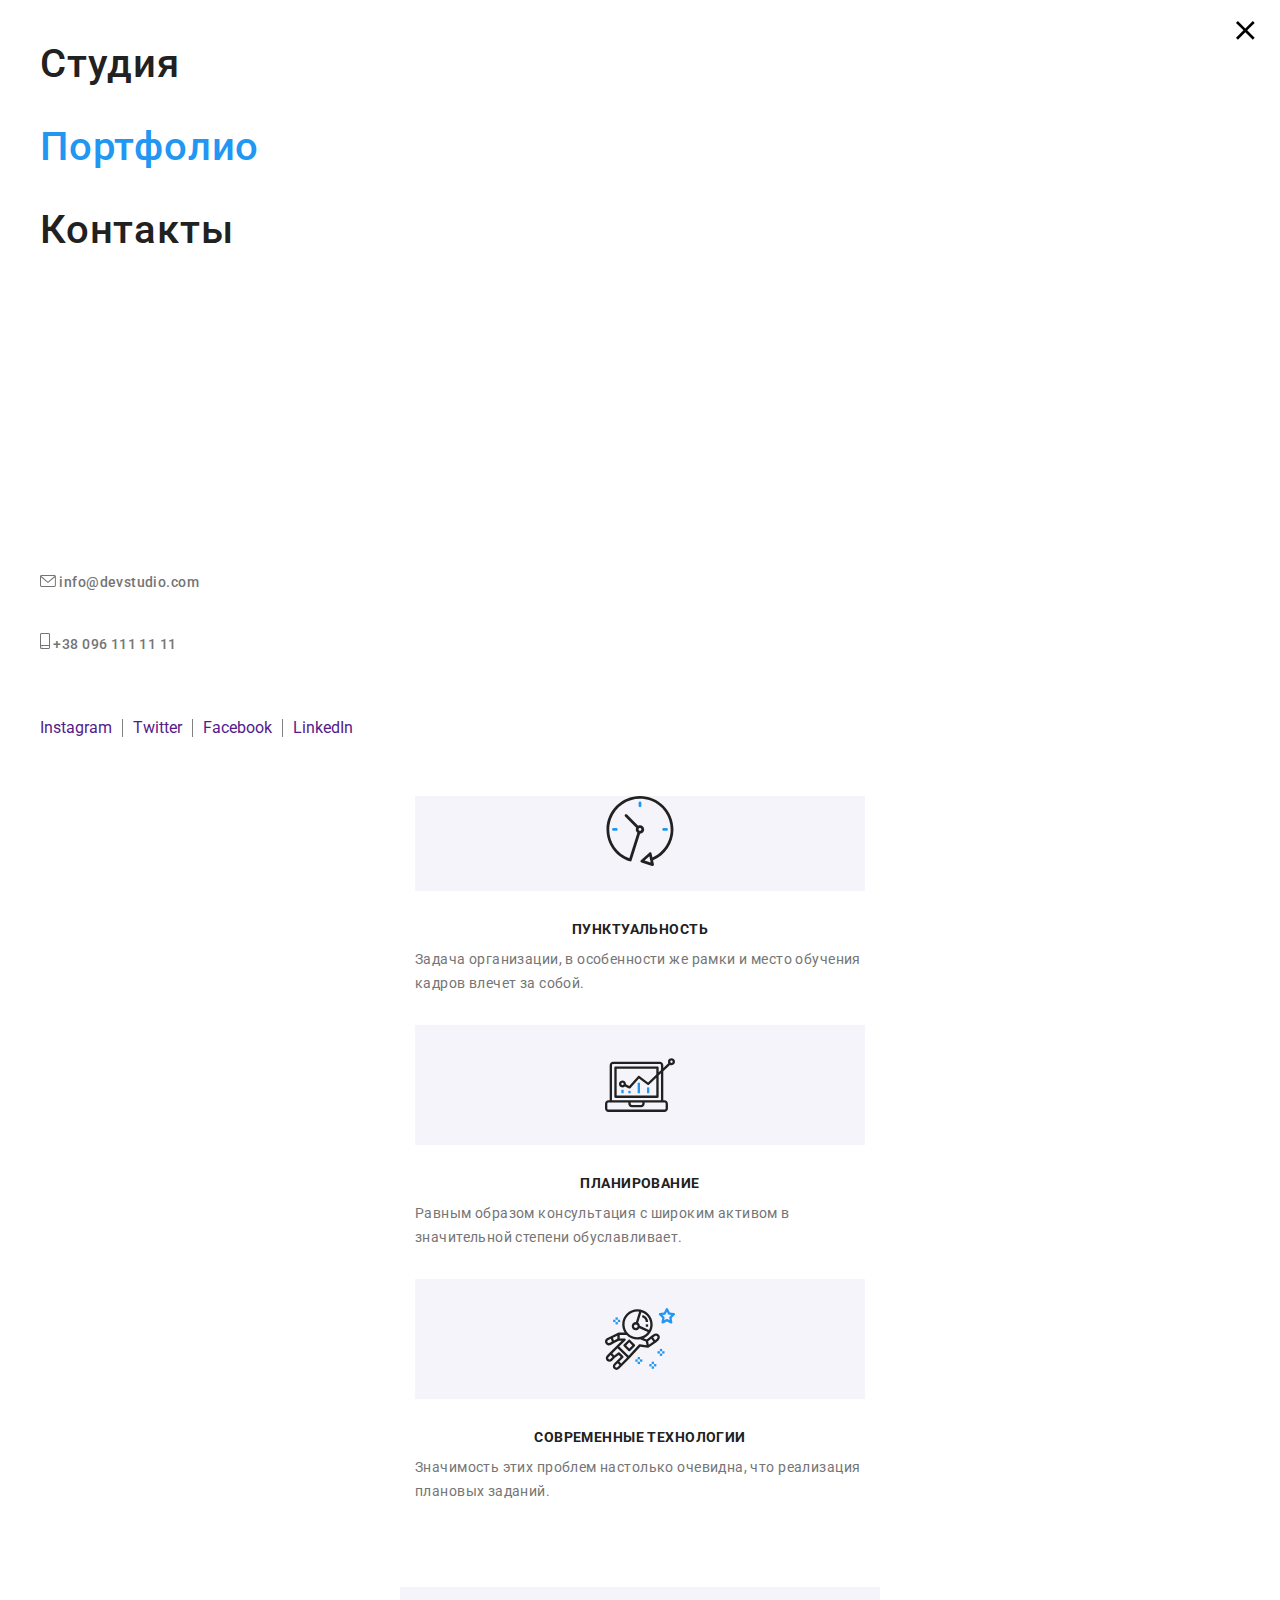
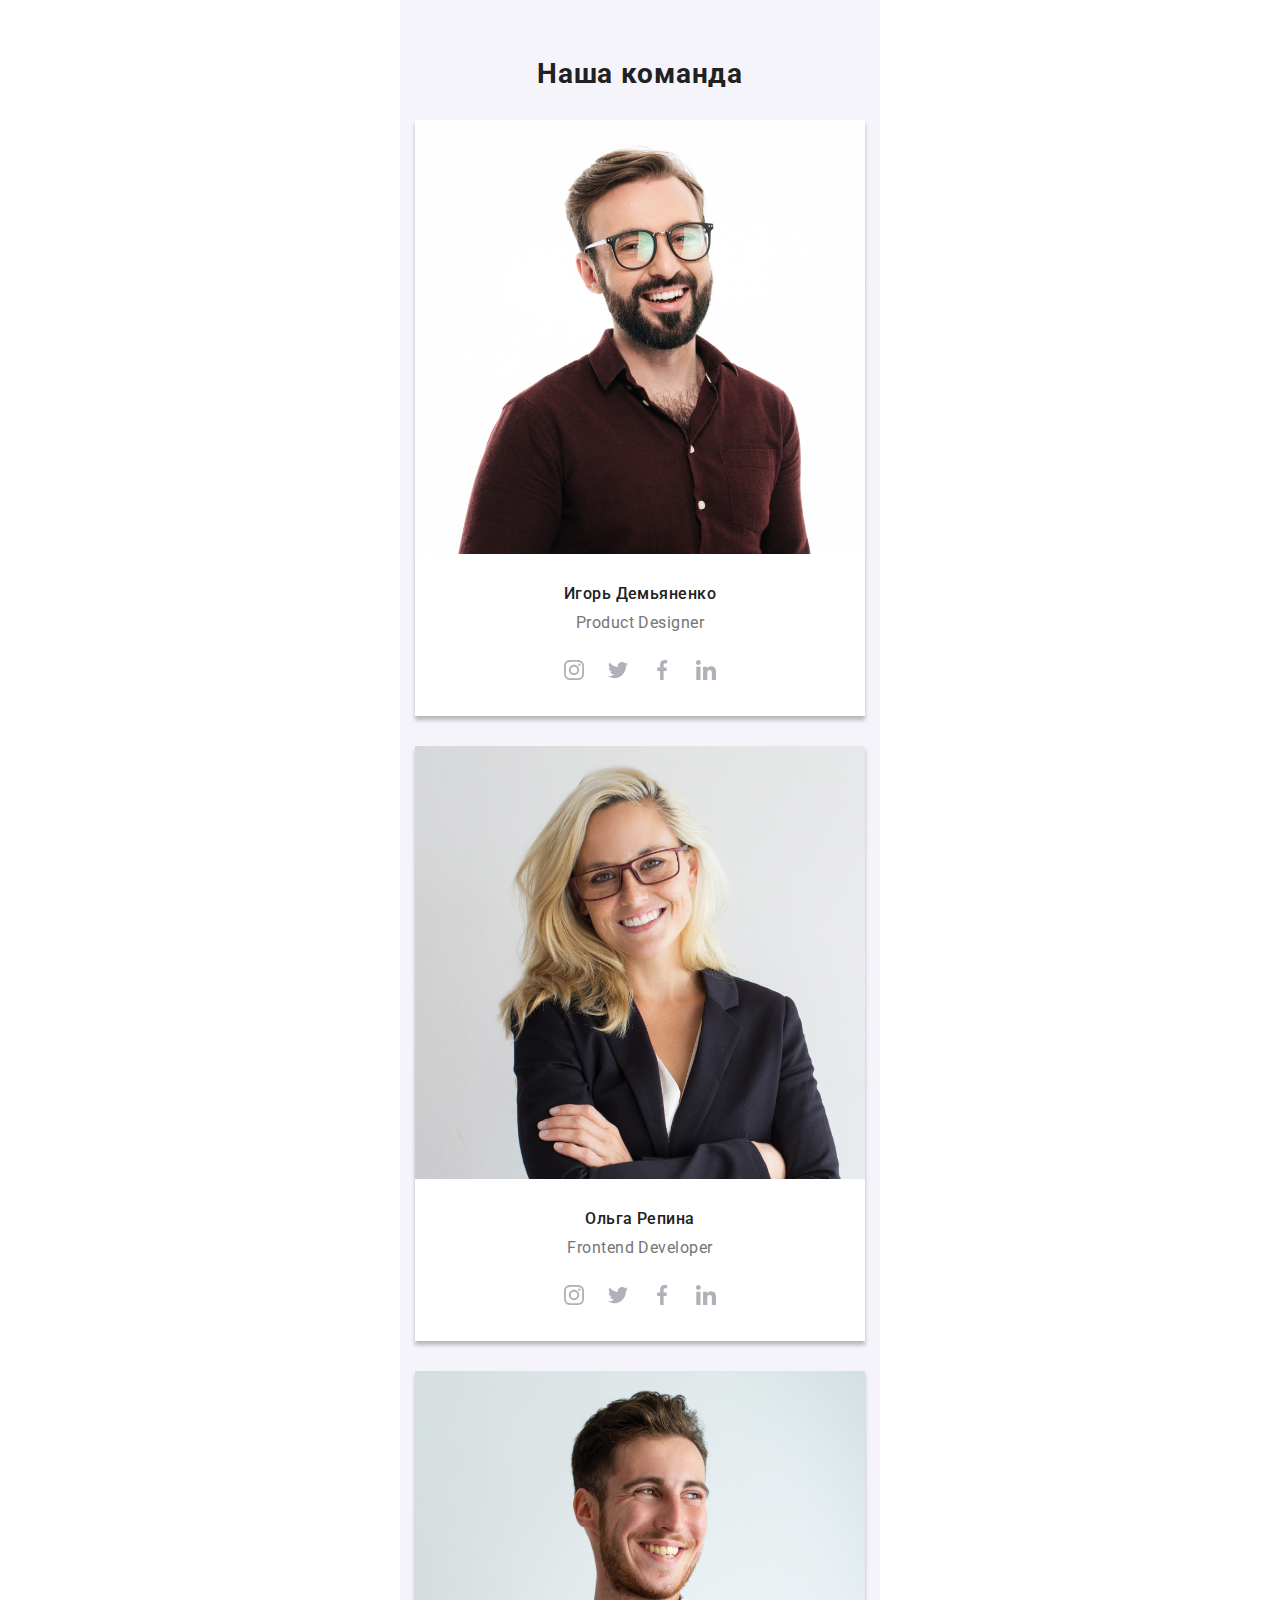
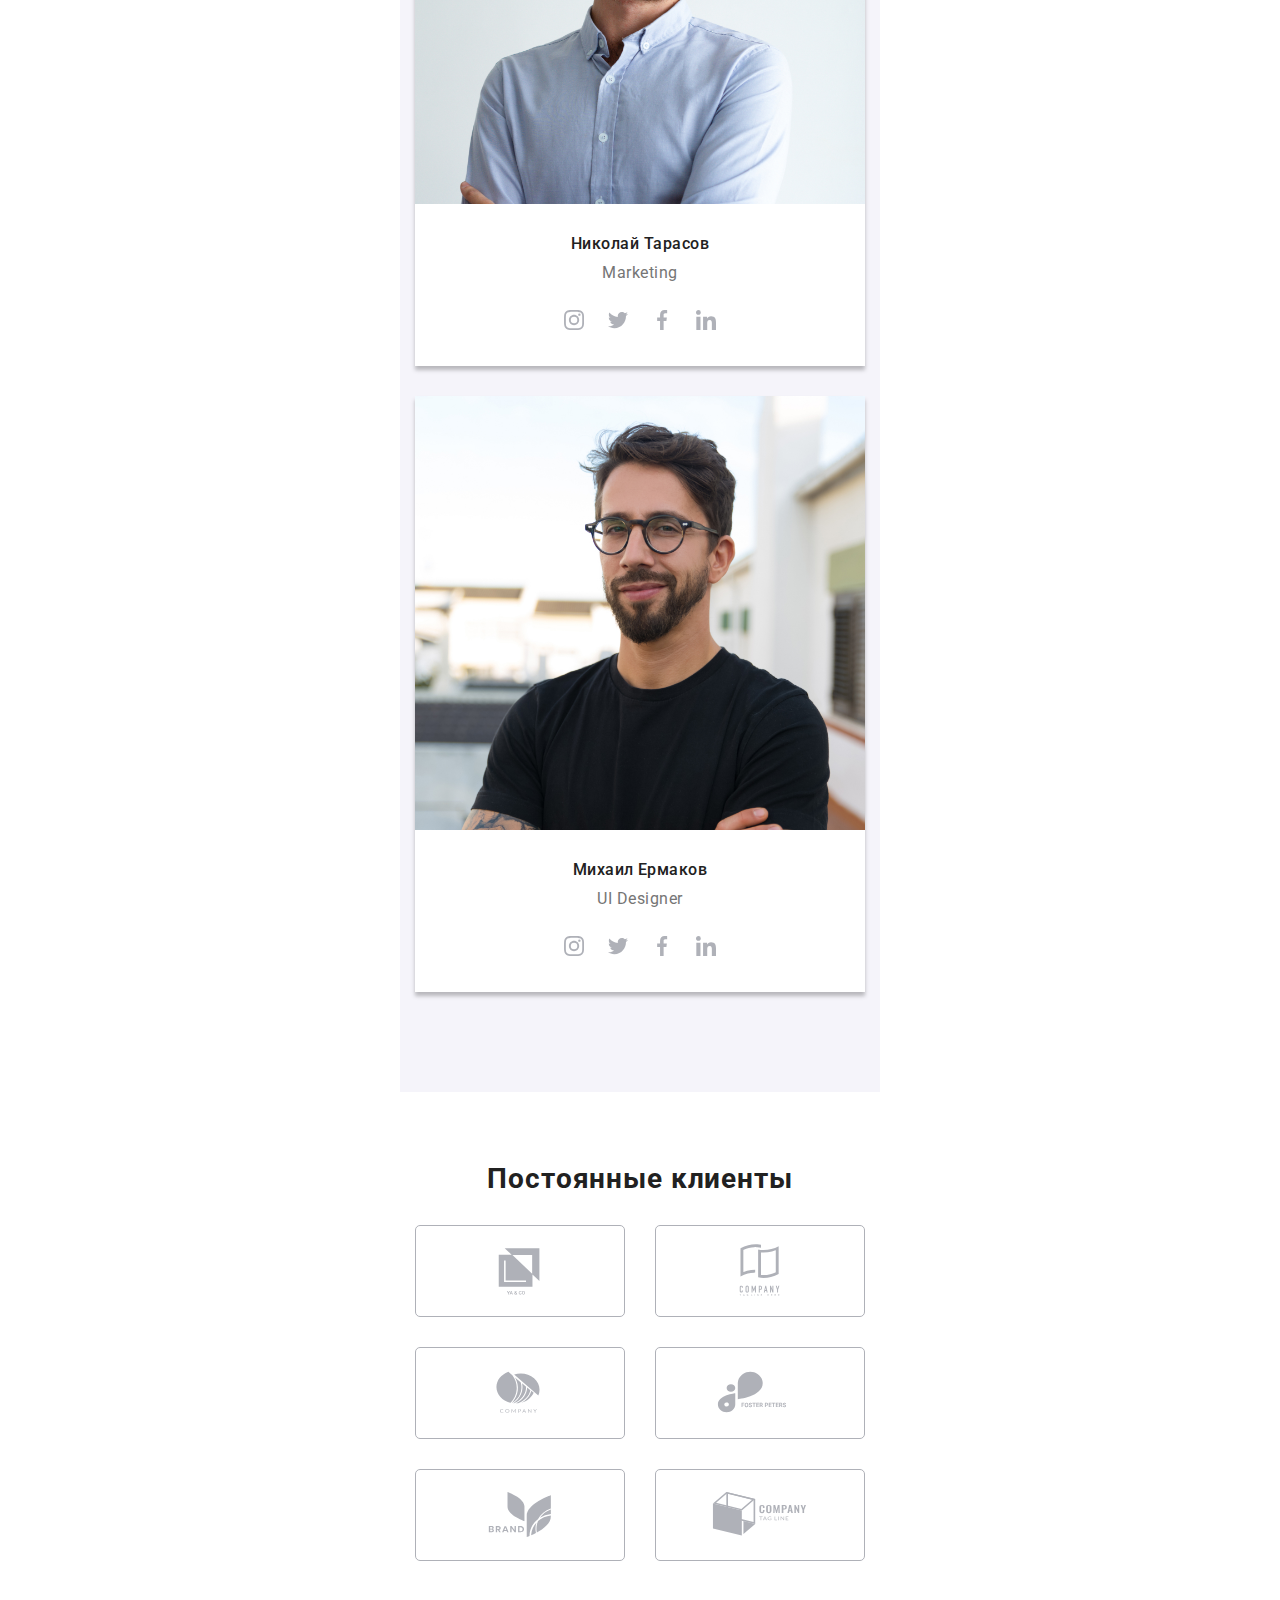
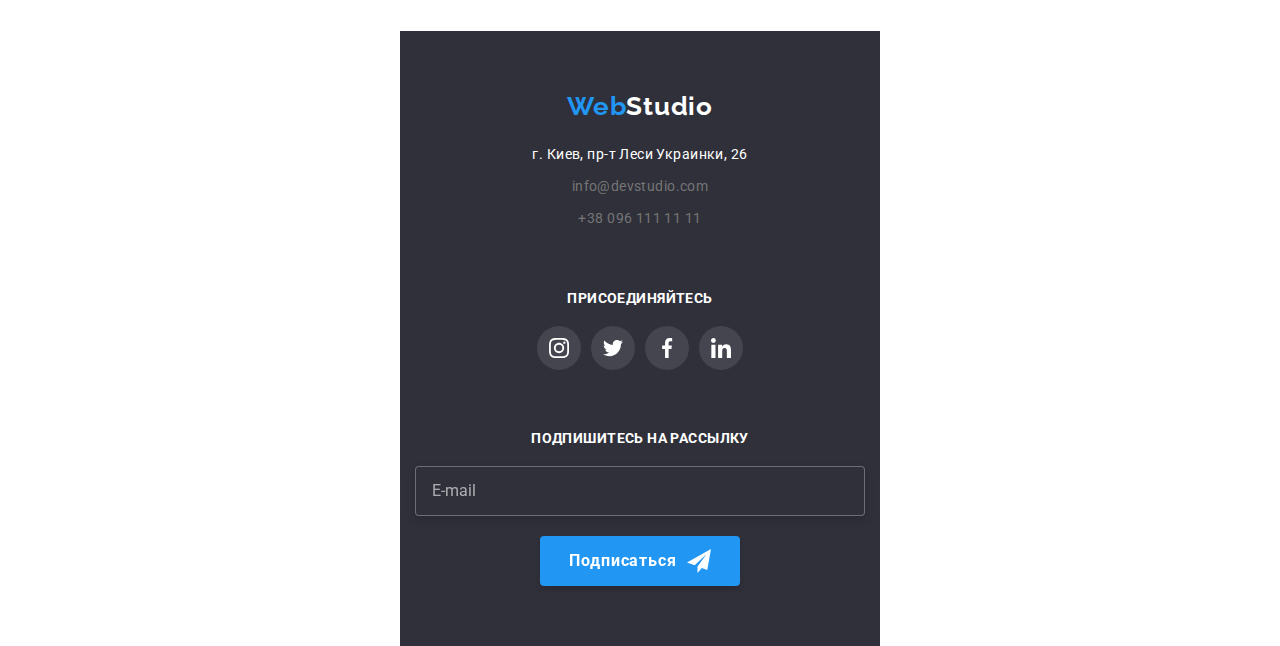
==== commit e0537123: "5" ====
--- a/index.html
+++ b/index.html
@@ -20,43 +20,10 @@
 <body>
   <!-- хидер -->
   <header class="page-header">
-    <div class="mobile-menu js-menu-container" id="mobile-menu">
-      <button class="mobile-menu__button-close">
-        <svg class="mobile-menu__svg js-close-menu">
-          <use href="./img/icons/icons-main-opt.svg#icon-close_40px"></use>
-        </svg>
-      </button>
-     <nav class="nav">
-       
-       <ul class="nav__list">
-         <li class="nav__item">
-           <a class="nav__link " href="./index.html">Студия</a>
-         </li>
-         <li class="nav__item"><a class="nav__link nav__link--active" href="./portfolio.html">Портфолио</a></li>
-         <li class="nav__item"><a class="nav__link" href="#">Контакты</a></li>
-       </ul>
-     </nav>
-     <ul class="address__list">
-       <li class="address__item">
-         <a class="address__link" href="">
-           <svg class="icon icon--mail" viewbox="0 0 16 12">
-             <use href="./img/icons/icons-main-opt.svg#icon-mail"></use>
-           </svg>
-           info@devstudio.com
-         </a>
-       </li>
-       <li class="address__item">
-         <a class="address__link" href="">
-           <svg class="icon icon--tel" viewbox="0 0 10 16">
-             <use href="./img/icons/icons-main-opt.svg#icon-smartphone"></use>
-           </svg>
-           +38 096 111 11 11
-         </a>
-       </li>
-     </ul>
-    </div>
+    
     <div class="container container--center">
       <nav class="mobile-nav">
+
         <a href="./index.html" class="mobile-nav__logo mobile-nav__logo--padding"><span
             class="mobile-nav__logo mobile-nav__logo--web-color">Web</span>Studio</a>
         <button class="mobile-nav__button js-open-menu" type="button" aria-expanded="false" aria-controls="mobile-menu">
@@ -66,6 +33,55 @@
             </use>
           </svg>
         </button>
+        <div class="mobile-menu js-menu-container" id="mobile-menu">
+          <button class="mobile-menu__button-close js-close-menu">
+            <svg class="mobile-menu__svg ">
+              <use href="./img/icons/icons-main-opt.svg#icon-close_40px"></use>
+            </svg>
+          </button>
+          <nav class="nav">
+        
+            <ul class="nav__list">
+              <li class="nav__item">
+                <a class="nav__link " href="./index.html">Студия</a>
+              </li>
+              <li class="nav__item"><a class="nav__link nav__link--active" href="./portfolio.html">Портфолио</a></li>
+              <li class="nav__item"><a class="nav__link" href="#">Контакты</a></li>
+            </ul>
+          </nav>
+          <ul class="address__list">
+            <li class="address__item">
+              <a class="address__link" href="">
+                <svg class="icon icon--mail" viewbox="0 0 16 12">
+                  <use href="./img/icons/icons-main-opt.svg#icon-mail"></use>
+                </svg>
+                info@devstudio.com
+              </a>
+            </li>
+            <li class="address__item">
+              <a class="address__link" href="">
+                <svg class="icon icon--tel" viewbox="0 0 10 16">
+                  <use href="./img/icons/icons-main-opt.svg#icon-smartphone"></use>
+                </svg>
+                +38 096 111 11 11
+              </a>
+            </li>
+          </ul>
+          <ul class="social">
+            <li class="social__item">
+              <a href="" class="social__link">
+                <span class="social__text">Instagram</span></a></li>
+            <li class="social__item">
+              <a href="" class="social__link">
+                <span class="social__text">Twitter</span></a></li>
+            <li class="social__item">
+              <a href="" class="social__link">
+                <span class="social__text">Facebook</span></a></li>
+            <li class="social__item">
+              <a href="" class="social__link">
+                <span class="social__text">LinkedIn</span></a></li>
+          </ul>
+        </div>
       </nav>
       
 
@@ -78,9 +94,9 @@
     <div class="backdrop is-hidden" data-backdrop>
       <div class="modal">
 
-        <button type="button" data-close-modal  class="button button--modal-style">
+        <button type="button" data-close-modal  class="button button--modal-style js-open-menu">
           <!-- <div class="modal-svg-container"> -->
-          <svg class="button__svg js-open-menu">
+          <svg class="button__svg ">
             <use href="./img/icons/icons-main-opt.svg#icon-krest"></use>
 
           </svg>
@@ -105,7 +121,7 @@
 
 
             <label class="modal-form__label">
-              <span class="modal-formlabel__text">Телефон</span>
+              <span class="modal-form__text">Телефон</span>
               <div class="modal-form__container">
                 <input class="modal-form__input" type="tel" name="tel" placeholder=" ">
                 <svg class="modal-form__icon">
@@ -138,7 +154,7 @@
 
 
             <!--  -->
-            <label class="modal-form__label modal-form--margin">
+            <label class="modal-form__label modal-form__label--margin">
               <input class="modal-form__input  visually_hidden" type="checkbox" name="checkbox">
               <span class="modal-form__checkbox modal-form__checkbox--two">
                 <svg class="modal-form__icon modal-form__icon--checkbox">
--- a/css/main.min.css
+++ b/css/main.min.css
@@ -1,2 +1,2 @@
-.container{padding:10px 15px !important}.page-header{-webkit-box-shadow:0px 3px 0px 0px rgba(0,0,0,0.25);box-shadow:0px 3px 0px 0px rgba(0,0,0,0.25)}.page-header .mobile-nav{display:-webkit-box;display:-ms-flexbox;display:flex}.page-header .mobile-nav__button{height:40px;margin-left:auto;border:none;background:none;padding:0}.page-header .mobile-nav__icon{width:40px;height:40px}.page-header .mobile-nav__icon:hover{fill:#2196f3;cursor:pointer}.page-header .mobile-nav__logo{display:-webkit-box;display:-ms-flexbox;display:flex;-webkit-box-align:center;-ms-flex-align:center;align-items:center;color:#000;font-family:Raleway;font-style:normal;font-weight:bold;font-size:24px;line-height:28px;letter-spacing:0.03em}.page-header .mobile-nav__logo--web-color{color:#2196f3}.page-header .mobile-nav__logo--color{color:#fff}.page-header .mobile-menu.is-open{position:absolute;display:block}.page-header .mobile-menu{padding:40px;height:796px;width:100%;padding:0;margin:0;background-color:#fff;display:none}.page-header .mobile-menu .mobile-menu__button-close{border:none;background:#fff;margin-left:auto;height:40px;display:-webkit-box;display:-ms-flexbox;display:flex;padding:10px 15px}.page-header .mobile-menu .mobile-menu__button-close:hover,.page-header .mobile-menu .mobile-menu__button-close:focus{fill:#2196f3}.page-header .mobile-menu__svg{width:40px;height:40px}.page-header .mobile-menu .nav .nav__list{-webkit-box-align:start;-ms-flex-align:start;align-items:flex-start;display:-webkit-box;display:-ms-flexbox;display:flex;-webkit-box-orient:vertical;-webkit-box-direction:normal;-ms-flex-direction:column;flex-direction:column}.page-header .mobile-menu .nav .nav__item{margin-bottom:36px}.page-header .mobile-menu .nav .nav__link{font-family:Roboto;font-style:normal;font-weight:500;font-size:40px;line-height:47px;letter-spacing:0.02em;color:inherit;-webkit-transition:color 250ms cubic-bezier(0.4, 0, 0.2, 1);transition:color 250ms cubic-bezier(0.4, 0, 0.2, 1)}.page-header .mobile-menu .nav .nav__link--active{color:#2196f3}.page-header .mobile-menu .nav .nav__link--active--active::before{content:'';width:100%;height:4px;border-radius:4px;background-color:#2196f3}.page-header .mobile-menu .nav .nav__link:hover,.page-header .mobile-menu .nav .nav__link:focus{color:#2196f3}.page-header .mobile-menu .address__list{display:-webkit-box;display:-ms-flexbox;display:flex;-webkit-box-align:start;-ms-flex-align:start;align-items:flex-start;-webkit-box-orient:vertical;-webkit-box-direction:normal;-ms-flex-direction:column;flex-direction:column}.page-header .mobile-menu .address__link{color:#757575;font-family:Roboto;font-style:normal;font-weight:500;font-size:14px;line-height:16px;letter-spacing:0.03em;color:#757575;-webkit-transition:color 250ms cubic-bezier(0.4, 0, 0.2, 1);transition:color 250ms cubic-bezier(0.4, 0, 0.2, 1)}.page-header .mobile-menu .address__link:hover>.icon,.page-header .mobile-menu .address__link:focus>.icon,.page-header .mobile-menu .address__link:hover{color:#2196f3;fill:#2196f3}.page-header .mobile-menu .address__link .icon{fill:currentColor}.page-header .mobile-menu .address__link .icon--mail{width:16px;height:12px}.page-header .mobile-menu .address__link .icon--tel{width:10px;height:16px}.backdrop{position:fixed;top:0;left:0;width:100%;height:100%;background:rgba(150,145,145,0.2);z-index:3;opacity:1;-webkit-transition:opacity 250ms cubic-bezier(0.165, 0.84, 0.44, 1);transition:opacity 250ms cubic-bezier(0.165, 0.84, 0.44, 1)}.modal{position:relative;top:50%;left:50%;-webkit-transform:translate(-50%, -50%);transform:translate(-50%, -50%);width:528px;height:581px;background:#ffffff;-webkit-box-shadow:0px 1px 3px rgba(0,0,0,0.12),0px 1px 1px rgba(0,0,0,0.14),0px 2px 1px rgba(0,0,0,0.2);box-shadow:0px 1px 3px rgba(0,0,0,0.12),0px 1px 1px rgba(0,0,0,0.14),0px 2px 1px rgba(0,0,0,0.2);border-radius:4px}.modal .button--modal-style{width:30px;height:30px;margin-top:8px;border:1px solid rgba(0,0,0,0.1);border-radius:50%;cursor:pointer;-webkit-box-shadow:0px 2px 4px 1px rgba(47,48,58,0.4);box-shadow:0px 2px 4px 1px rgba(47,48,58,0.4);-webkit-transition:-webkit-box-shadow 250ms cubic-bezier(0.165, 0.84, 0.44, 1);transition:-webkit-box-shadow 250ms cubic-bezier(0.165, 0.84, 0.44, 1);transition:box-shadow 250ms cubic-bezier(0.165, 0.84, 0.44, 1);transition:box-shadow 250ms cubic-bezier(0.165, 0.84, 0.44, 1), -webkit-box-shadow 250ms cubic-bezier(0.165, 0.84, 0.44, 1)}.modal .button--modal-style:hover{-webkit-box-shadow:none;box-shadow:none}.modal .button:hover,.modal .button:focus{background-color:#fff;color:#2196f3}.modal .button .button__svg{width:18px;height:18px}.modal .button--submit-style{position:relative;right:-50%;-webkit-transform:translateX(-50%);transform:translateX(-50%);min-width:200px;height:50px;border-radius:4px;background-color:#2196f3;-webkit-box-shadow:0px 4px 4px rgba(0,0,0,0.15);box-shadow:0px 4px 4px rgba(0,0,0,0.15);font-weight:bold;font-size:16px;line-height:30px;text-align:center;letter-spacing:0.06em;color:#fff;border-color:transparent;-webkit-transition:background-color 250ms cubic-bezier(0.4, 0, 0.2, 1);transition:background-color 250ms cubic-bezier(0.4, 0, 0.2, 1)}.modal .button .button--modal-style{display:-webkit-box;display:-ms-flexbox;display:flex;position:fixed;-webkit-box-align:center;-ms-flex-align:center;align-items:center;left:calc(100% - 38px);width:30px;height:30px;margin-top:8px;border:1px solid rgba(0,0,0,0.1);border-radius:50%;cursor:pointer;-webkit-box-shadow:0px 2px 4px 1px rgba(47,48,58,0.4);box-shadow:0px 2px 4px 1px rgba(47,48,58,0.4);-webkit-transition:-webkit-box-shadow 250ms cubic-bezier(0.165, 0.84, 0.44, 1);transition:-webkit-box-shadow 250ms cubic-bezier(0.165, 0.84, 0.44, 1);transition:box-shadow 250ms cubic-bezier(0.165, 0.84, 0.44, 1);transition:box-shadow 250ms cubic-bezier(0.165, 0.84, 0.44, 1), -webkit-box-shadow 250ms cubic-bezier(0.165, 0.84, 0.44, 1)}.modal .button .button--modal-style:hover{-webkit-box-shadow:none;box-shadow:none}.modal__title{font-weight:bold;font-size:20px;line-height:23px;text-align:center;letter-spacing:0.03em;margin-bottom:12px;color:#212121}.modal-form__checkbox--one,.modal-form__checkbox--two{height:15px;position:absolute;top:50%;left:-12px;-webkit-transform:translateY(-50%);transform:translateY(-50%)}.modal-form__checkbox--two{visibility:hidden}.modal-form__input:checked+.modal-form__checkbox--two{visibility:visible}.modal-form__input:checked+.modal-form__checkbox--two+.modal-form__checkbox--one{visibility:hidden}.modal-form__label{position:relative;display:block;margin-bottom:10px}.modal-form__label--margin{display:-webkit-box;display:-ms-flexbox;display:flex;-webkit-box-align:center;-ms-flex-align:center;align-items:center;margin-left:12px;margin-bottom:30px}.modal-form__label:focus-within .modal-form__container{fill:#2196f3}.modal-form__label:focus-within .modal-form__input{outline-color:#2196f3}.modal-form__label--text-style textarea::-webkit-input-placeholder{font-size:14px;line-height:16px;letter-spacing:0.01em;color:rgba(117,117,117,0.5)}.modal-form__label--text-style textarea:-ms-input-placeholder{font-size:14px;line-height:16px;letter-spacing:0.01em;color:rgba(117,117,117,0.5)}.modal-form__label--text-style textarea::-ms-input-placeholder{font-size:14px;line-height:16px;letter-spacing:0.01em;color:rgba(117,117,117,0.5)}.modal-form__label--text-style textarea::placeholder{font-size:14px;line-height:16px;letter-spacing:0.01em;color:rgba(117,117,117,0.5)}.modal-form__label .modal-form__input{height:40px;border:1px solid rgba(33,33,33,0.2);border-radius:4px;min-width:448px;padding-left:42px;-webkit-transition:outline-color 250ms cubic-bezier(0.4, 0, 0.2, 1);transition:outline-color 250ms cubic-bezier(0.4, 0, 0.2, 1)}.modal-form__label .modal-form__container{position:relative;margin-top:4px}.modal-form__label .modal-form__icon{position:absolute;width:18px;height:18px;top:50%;left:12px;-webkit-transform:translateY(-50%);transform:translateY(-50%);-webkit-transition:fill 250ms cubic-bezier(0.4, 0, 0.2, 1);transition:fill 250ms cubic-bezier(0.4, 0, 0.2, 1)}.modal-form__label .modal-form__icon--checkbox{width:16px;height:15px;-webkit-transition:fill 250ms cubic-bezier(0.4, 0, 0.2, 1);transition:fill 250ms cubic-bezier(0.4, 0, 0.2, 1)}.modal-form__label .modal-form__textarea{height:120px;resize:none;min-width:448px;border-color:#2196f3;border:1px solid rgba(33,33,33,0.2);-webkit-box-sizing:border-box;box-sizing:border-box;border-radius:4px;padding:12px 16px;margin-top:4px;outline-color:none;-webkit-transition:outline-color 250ms cubic-bezier(0.4, 0, 0.2, 1);transition:outline-color 250ms cubic-bezier(0.4, 0, 0.2, 1)}.modal-form__label .modal-form__textarea:focus{outline-color:#2196f3;border-color:#2196f3}.modal-form__label .modal-form__text{font-size:12px;line-height:14px;letter-spacing:0.01em}.modal-form__label .modal-form__text--checkbox{font-size:14px;line-height:24px;letter-spacing:0.03em;padding-left:24px;color:#757575}.modal-form__label .modal-form__link{text-decoration:underline}.is-hidden{opacity:0;pointer-events:none;visibility:hidden;-webkit-transition:opacity 250ms cubic-bezier(0.165, 0.84, 0.44, 1);transition:opacity 250ms cubic-bezier(0.165, 0.84, 0.44, 1)}.container--block-direction{padding:118px 60px !important;display:-webkit-box;display:-ms-flexbox;display:flex;-webkit-box-orient:vertical;-webkit-box-direction:normal;-ms-flex-direction:column;flex-direction:column;-webkit-box-align:center;-ms-flex-align:center;align-items:center}.hero{background-color:#2f303a;background:-webkit-gradient(linear, left top, left bottom, from(rgba(47,48,58,0.4)), to(rgba(0,0,0,0.5))),url(../img/index/bg-index.jpg);background:linear-gradient(rgba(47,48,58,0.4), rgba(0,0,0,0.5)),url(../img/index/bg-index.jpg);background-repeat:no-repeat;background-size:cover}.hero .hero__title{max-width:360px;font-weight:900;font-size:26px;line-height:42px;text-align:center;letter-spacing:0.06em;text-transform:uppercase;color:#fff}.hero .hero__button{min-width:200px;height:50px;-webkit-box-align:center;-ms-flex-align:center;align-items:center;background-color:#2196f3;-webkit-box-shadow:0px 4px 4px rgba(0,0,0,0.15);box-shadow:0px 4px 4px rgba(0,0,0,0.15);border-radius:4px;cursor:pointer;font-weight:bold;font-size:16px;line-height:30px;align-items:center;text-align:center;letter-spacing:0.06em;color:#fff;border-color:transparent;-webkit-transition:background-color 250ms cubic-bezier(0.4, 0, 0.2, 1);transition:background-color 250ms cubic-bezier(0.4, 0, 0.2, 1)}.hero .hero__button:hover,.hero .hero__button:focus{background-color:#fff;color:#2196f3}.our-clients{display:-webkit-box;display:-ms-flexbox;display:flex;-ms-flex-wrap:wrap;flex-wrap:wrap}.our-clients .our-clients__icon{width:106px;height:60px;fill:#afb1b8}.our-clients .our-clients__icon .icon__prop{-webkit-transition:fill 450ms cubic-bezier(0.4, 0, 0.2, 1);transition:fill 450ms cubic-bezier(0.4, 0, 0.2, 1)}.our-clients__item:not(:nth-child(2n+2)){margin-right:30px;width:calc((100% - 31px) / 2)}.our-clients__item:not(:nth-child(n+5)){margin-bottom:30px}.our-clients__link{width:210px;height:92px;display:-webkit-box;display:-ms-flexbox;display:flex;-webkit-box-pack:center;-ms-flex-pack:center;justify-content:center;-webkit-box-align:center;-ms-flex-align:center;align-items:center;border:1px solid #afb1b8;border-radius:5px;-webkit-transition:border-color 250ms cubic-bezier(0.4, 0, 0.2, 1);transition:border-color 250ms cubic-bezier(0.4, 0, 0.2, 1)}.our-clients__link:hover,.our-clients__link:focus{border-color:#2196f3}.our-clients__link:hover .icon__prop,.our-clients__link:focus .icon__prop{fill:#2196f3}.section--bg{background-color:#f5f4fa}.our-team .our-team__item{-webkit-box-shadow:0px 4px 4px rgba(0,0,0,0.25);box-shadow:0px 4px 4px rgba(0,0,0,0.25);background-color:#fff;margin-bottom:30px}.our-team .our-team__item__img{width:450px}.our-team .our-team__item:last-child{margin-right:0px}.our-team .our-team__item .our-team__description{padding:30px 0 24px 0}.our-team .our-team__item .our-team__description h3{font-weight:500;font-size:16px;line-height:19px;text-align:center;letter-spacing:0.03em;margin-bottom:10px}.our-team .our-team__item .our-team__description p{font-size:16px;line-height:19px;text-align:center;letter-spacing:0.03em;color:#757575;margin-bottom:16px}.our-team .icon-block{display:-webkit-box;display:-ms-flexbox;display:flex;-webkit-box-pack:center;-ms-flex-pack:center;justify-content:center}.our-team .icon-block .icon__prop{fill:#afb1b8;-webkit-transition:fill 150ms cubic-bezier(0.4, 0, 0.2, 1);transition:fill 150ms cubic-bezier(0.4, 0, 0.2, 1)}.our-team .icon-block .icon-block__link{padding:12px;display:-webkit-box;display:-ms-flexbox;display:flex;background-color:none;border-radius:50%;-webkit-transition:background-color 250ms cubic-bezier(0.4, 0, 0.2, 1);transition:background-color 250ms cubic-bezier(0.4, 0, 0.2, 1)}.our-team .icon-block .icon-block__link:hover,.our-team .icon-block .icon-block__link:focus{background-color:#2196f3}.our-team .icon-block .icon-block__link .icon-block__icon{width:20px;height:20px}.our-team .icon-block .icon-block__link:hover .icon__prop,.our-team .icon-block .icon-block__link:focus .icon__prop{fill:#fff}.our-priority__container{display:-webkit-box;display:-ms-flexbox;display:flex;-webkit-box-pack:center;-ms-flex-pack:center;justify-content:center;padding:25px 0 25px 0;margin-bottom:30px;background-color:#f5f4fa}.our-priority__title{display:-webkit-box;display:-ms-flexbox;display:flex;-webkit-box-pack:center;-ms-flex-pack:center;justify-content:center;font-weight:bold;font-size:14px;line-height:16px;letter-spacing:0.03em;text-transform:uppercase;margin-bottom:10px}.our-priority .our-priority__text{font-weight:normal;font-size:14px;line-height:24px;letter-spacing:0.03em;color:#757575}.our-priority .our-priority__item{margin-bottom:30px}.our-priority .our-priority__item:last-child{margin-bottom:0px}.section.section--null-top-padding{padding-top:0px}.section.section--display-none{display:none}.section__title{font-weight:bold;font-size:28px;line-height:33px;text-align:center;letter-spacing:0.03em;margin-bottom:30px}.what-we-do .what-we-do__item .what-we-do__container{z-index:1}.what-we-do .what-we-do__item .what-we-do__img{position:inherit}.what-we-do .what-we-do__text{position:absolute;text-transform:uppercase;top:calc(100% - 42px);color:#fff;font-size:14px;line-height:16px;text-align:center;letter-spacing:0.03em}.what-we-do .what-we-do__title--properties{display:-webkit-box;display:-ms-flexbox;display:flex;position:absolute;width:100%;height:70px;background-color:#2f303a;opacity:80%}.nav__logo{color:#000;font-family:Raleway;font-style:normal;font-weight:bold;font-size:26px;line-height:31px;letter-spacing:0.03em;margin-bottom:20px}.nav__logo--web-color{color:#2196f3}.nav__logo--color{color:#fff}.footer{background-color:#2f303a}.footer .first-col{-webkit-box-orient:vertical;-webkit-box-direction:normal;-ms-flex-direction:column;flex-direction:column;display:-webkit-box;display:-ms-flexbox;display:flex;-webkit-box-align:center;-ms-flex-align:center;align-items:center}.footer .container--flex{padding:60px 15px !important}.footer .container--flex .second-col{display:-webkit-box;display:-ms-flexbox;display:flex;-webkit-box-orient:vertical;-webkit-box-direction:normal;-ms-flex-direction:column;flex-direction:column;-webkit-box-align:center;-ms-flex-align:center;align-items:center;margin-bottom:60px}.footer .container--flex .second-col__list{display:-webkit-box;display:-ms-flexbox;display:flex}.footer .container--flex .second-col .second-col__item{border-radius:44px;background:rgba(255,255,255,0.1)}.footer .container--flex .second-col .second-col__item:not(:last-child){margin-right:10px}.footer .container--flex .second-col .second-col__item .icon{width:20px;height:20px}.footer .container--flex .second-col .second-col__item .icon__prop{fill:#fff}.footer .container--flex .second-col .second-col__item .second-col:last-child{margin-right:0}.footer .container--flex .second-col .second-col__link{width:44px;height:44px;display:-webkit-box;display:-ms-flexbox;display:flex;-webkit-box-pack:center;-ms-flex-pack:center;justify-content:center;-webkit-box-align:center;-ms-flex-align:center;align-items:center;border-radius:44px;-webkit-transition:background-color 250ms cubic-bezier(0.4, 0, 0.2, 1);transition:background-color 250ms cubic-bezier(0.4, 0, 0.2, 1)}.footer .container--flex .second-col .second-col__link:hover,.footer .container--flex .second-col .second-col__link:focus{background-color:#2196f3}.footer .container--flex .second-col .second-col__title{font-style:normal;font-weight:bold;font-size:14px;line-height:16px;letter-spacing:0.03em;text-transform:uppercase;margin-bottom:20px;color:#ffffff}.footer .address{font-family:Roboto;font-style:normal;font-weight:normal;font-size:14px;line-height:24px;letter-spacing:0.03em;color:#fff}.footer .address__list{display:-webkit-box;display:-ms-flexbox;display:flex;-webkit-box-align:center;-ms-flex-align:center;align-items:center;-webkit-box-orient:vertical;-webkit-box-direction:normal;-ms-flex-direction:column;flex-direction:column;margin-bottom:60px}.footer .address .address__item:not(:last-child){margin-bottom:8px}.footer .address .address__link{letter-spacing:0.03em;color:#757575;-webkit-transition:color 250ms cubic-bezier(0.4, 0, 0.2, 1);transition:color 250ms cubic-bezier(0.4, 0, 0.2, 1)}.footer .address .address__link:hover,.footer .address .address__link:focus{color:#fff}.footer .form{margin-left:auto;margin-right:auto;display:-webkit-box;display:-ms-flexbox;display:flex;-webkit-box-orient:vertical;-webkit-box-direction:normal;-ms-flex-direction:column;flex-direction:column;-webkit-box-align:center;-ms-flex-align:center;align-items:center}.footer .form__label{width:100%;margin-bottom:20px}.footer .form input::-webkit-input-placeholder{color:rgba(255,255,255,0.6)}.footer .form input:-ms-input-placeholder{color:rgba(255,255,255,0.6)}.footer .form input::-ms-input-placeholder{color:rgba(255,255,255,0.6)}.footer .form input::placeholder{color:rgba(255,255,255,0.6)}.footer .form__title{margin-bottom:20px;text-align:center;font-weight:bold;font-size:14px;line-height:16px;letter-spacing:0.03em;text-transform:uppercase;color:#ffffff}.footer .form .icon{fill:#fff;width:24px;height:24px;margin-left:10px}.footer .form .button__text{font-weight:bold;font-size:16px;line-height:30px;text-align:center;letter-spacing:0.06em}.footer .form .form__input{padding:15px 16px;width:100%;border:1px solid rgba(255,255,255,0.3);-webkit-box-sizing:border-box;box-sizing:border-box;-webkit-filter:drop-shadow(0px 4px 4px rgba(0,0,0,0.15));filter:drop-shadow(0px 4px 4px rgba(0,0,0,0.15));border-radius:4px;background:#2f303a}.footer .form .button{display:-webkit-box;display:-ms-flexbox;display:flex;position:relative;-webkit-box-align:center;-ms-flex-align:center;align-items:center;-webkit-box-pack:center;-ms-flex-pack:center;justify-content:center;border:0px;padding:0px;min-width:200px;height:50px;border-radius:4px;background-color:#2196f3;-webkit-box-shadow:0px 4px 4px rgba(0,0,0,0.15);box-shadow:0px 4px 4px rgba(0,0,0,0.15);font-weight:bold;font-size:16px;line-height:30px;text-align:center;letter-spacing:0.06em;color:#fff;border-color:transparent;-webkit-transition:background-color 250ms cubic-bezier(0.4, 0, 0.2, 1);transition:background-color 250ms cubic-bezier(0.4, 0, 0.2, 1)}.footer .form .button:hover,.footer .form .button:focus{background-color:#fff;color:#2196f3}.footer .form .button:hover .icon__prop,.footer .form .button:focus .icon__prop{fill:#2196f3}.buttons{display:-webkit-box;display:-ms-flexbox;display:flex;-webkit-box-pack:center;-ms-flex-pack:center;justify-content:center}.buttons--marg-bottom{margin-bottom:50px}.buttons__item:not(:last-child){margin-right:8px}.buttons .button{background-color:#f5f4fa;border-radius:4px;font-family:Roboto;font-style:normal;font-weight:500;font-size:16px;line-height:26px;text-align:center;letter-spacing:0.03em;border-color:transparent;padding:6px 22px;cursor:pointer;border-radius:4px;-webkit-transition:background-color 250ms cubic-bezier(0.4, 0, 0.2, 1),color 150ms cubic-bezier(0.4, 0, 0.2, 1),-webkit-box-shadow 250ms cubic-bezier(0.4, 0, 0.2, 1);transition:background-color 250ms cubic-bezier(0.4, 0, 0.2, 1),color 150ms cubic-bezier(0.4, 0, 0.2, 1),-webkit-box-shadow 250ms cubic-bezier(0.4, 0, 0.2, 1);transition:background-color 250ms cubic-bezier(0.4, 0, 0.2, 1),color 150ms cubic-bezier(0.4, 0, 0.2, 1),box-shadow 250ms cubic-bezier(0.4, 0, 0.2, 1);transition:background-color 250ms cubic-bezier(0.4, 0, 0.2, 1),color 150ms cubic-bezier(0.4, 0, 0.2, 1),box-shadow 250ms cubic-bezier(0.4, 0, 0.2, 1),-webkit-box-shadow 250ms cubic-bezier(0.4, 0, 0.2, 1)}.buttons .button:hover,.buttons .button:focus{background-color:#2196f3;color:#fff;-webkit-box-shadow:0px 4px 4px 0px rgba(0,0,0,0.25);box-shadow:0px 4px 4px 0px rgba(0,0,0,0.25)}.examples-sect{display:-webkit-box;display:-ms-flexbox;display:flex;-ms-flex-wrap:wrap;flex-wrap:wrap}.examples-sect .title-port{padding:20px 24px;border:1px solid #e5e5e5;border-top-color:transparent}.examples-sect span{font-weight:normal;font-size:16px;line-height:30px;letter-spacing:0.03em;color:#757575}.examples-sect h3{font-weight:bold;font-size:18px;line-height:36px;letter-spacing:0.06em}.examples-sect .img-description{overflow:hidden;position:relative}.examples-sect .img-description .img-description__text{font-size:18px;line-height:28px;letter-spacing:0.03em;padding:63px 24px;color:#ffffff}.examples-sect .img-description .img-description__overlay{position:absolute;background-color:#2196f3;width:370px;height:294px;opacity:80%;-webkit-transform:translateY(100%);transform:translateY(100%);-webkit-transition:-webkit-transform 250ms cubic-bezier(0.4, 0, 0.2, 1);transition:-webkit-transform 250ms cubic-bezier(0.4, 0, 0.2, 1);transition:transform 250ms cubic-bezier(0.4, 0, 0.2, 1);transition:transform 250ms cubic-bezier(0.4, 0, 0.2, 1), -webkit-transform 250ms cubic-bezier(0.4, 0, 0.2, 1)}.examples-sect__item{-webkit-box-shadow:0px 4px 4px 0px rgba(0,0,0,0);box-shadow:0px 4px 4px 0px rgba(0,0,0,0);-webkit-transition:-webkit-box-shadow 250ms cubic-bezier(0.4, 0, 0.2, 1);transition:-webkit-box-shadow 250ms cubic-bezier(0.4, 0, 0.2, 1);transition:box-shadow 250ms cubic-bezier(0.4, 0, 0.2, 1);transition:box-shadow 250ms cubic-bezier(0.4, 0, 0.2, 1), -webkit-box-shadow 250ms cubic-bezier(0.4, 0, 0.2, 1);margin-bottom:30px}.examples-sect__item:hover,.examples-sect__item:focus{-webkit-box-shadow:0px 4px 4px 0px rgba(0,0,0,0.25);box-shadow:0px 4px 4px 0px rgba(0,0,0,0.25)}.examples-sect__item:not(:nth-child(3n+3)){margin-right:30px;width:calc((100% - 60px) / 3)}.examples-sect__item:nth-child(n+7){margin-bottom:0px}.examples-sect__link{color:#212121}.examples-sect__link:hover .img-description__overlay,.examples-sect__link:focus .img-description__overlay{-webkit-transform:translateY(0%);transform:translateY(0%)}a{text-decoration:none}.visually_hidden{position:absolute;width:1px;height:1px;margin:-1px;border:0;padding:0;clip:rect(0 0 0 0);overflow:hidden}img{display:block}img{max-width:100%;height:auto}h1,h2,h3,h4,h5,p{margin-top:0}ul{margin-top:0;list-style:none;padding:0;margin:0}.is-hidden{opacity:0;pointer-events:none;visibility:hidden;-webkit-transition:opacity 250ms cubic-bezier(0.165, 0.84, 0.44, 1);transition:opacity 250ms cubic-bezier(0.165, 0.84, 0.44, 1)}.container{margin:0 auto;padding:0 15px}.section{padding:60px 0}body{max-width:480px;margin:0 auto;color:#212121;font-family:Roboto, sans-serif}
+.mobile-menu:active .body{overflow:hidden}.container{padding:10px 15px !important}.page-header{-webkit-box-shadow:0px 3px 0px 0px rgba(0,0,0,0.25);box-shadow:0px 3px 0px 0px rgba(0,0,0,0.25)}.page-header .mobile-nav{position:relative;display:-webkit-box;display:-ms-flexbox;display:flex}.page-header .mobile-nav__button{height:40px;margin-left:auto;border:none;background:none;padding:0}.page-header .mobile-nav__icon{width:40px;height:40px}.page-header .mobile-nav__icon:hover{fill:#2196f3;cursor:pointer}.page-header .mobile-nav__logo{display:-webkit-box;display:-ms-flexbox;display:flex;-webkit-box-align:center;-ms-flex-align:center;align-items:center;color:#000;font-family:Raleway;font-style:normal;font-weight:bold;font-size:24px;line-height:28px;letter-spacing:0.03em}.page-header .mobile-nav__logo--web-color{color:#2196f3}.page-header .mobile-nav__logo--color{color:#fff}.page-header .mobile-menu.is-open{position:fixed;visibility:visible}.page-header .mobile-menu{position:fixed;padding:40px;height:796px;width:calc(100%);left:0;top:0;bottom:0;right:0;padding-top:0;padding-right:0;background-color:#fff}.page-header .mobile-menu .social{display:-webkit-box;display:-ms-flexbox;display:flex;-webkit-box-orient:horizontal;-webkit-box-direction:normal;-ms-flex-direction:row;flex-direction:row;position:relative;bottom:0;margin-top:auto}.page-header .mobile-menu .social .social__item:not(:first-child){padding-left:10px}.page-header .mobile-menu .social .social__item:not(:last-child){border-right:solid 1px grey;padding-right:10px}.page-header .mobile-menu .mobile-menu__button-close{border:none;background:#fff;margin-left:auto;height:40px;display:-webkit-box;display:-ms-flexbox;display:flex;padding:10px 15px}.page-header .mobile-menu .mobile-menu__button-close:hover,.page-header .mobile-menu .mobile-menu__button-close:focus{fill:#2196f3}.page-header .mobile-menu__svg{width:40px;height:40px}.page-header .mobile-menu .nav .nav__list{-webkit-box-align:start;-ms-flex-align:start;align-items:flex-start;display:-webkit-box;display:-ms-flexbox;display:flex;-webkit-box-orient:vertical;-webkit-box-direction:normal;-ms-flex-direction:column;flex-direction:column;margin-bottom:302px}.page-header .mobile-menu .nav .nav__item:not(:last-child){margin-bottom:36px}.page-header .mobile-menu .nav .nav__link{font-family:Roboto;font-style:normal;font-weight:500;font-size:40px;line-height:47px;letter-spacing:0.02em;color:inherit;-webkit-transition:color 250ms cubic-bezier(0.4, 0, 0.2, 1);transition:color 250ms cubic-bezier(0.4, 0, 0.2, 1)}.page-header .mobile-menu .nav .nav__link--active{color:#2196f3}.page-header .mobile-menu .nav .nav__link--active--active::before{content:'';width:100%;height:4px;border-radius:4px;background-color:#2196f3}.page-header .mobile-menu .nav .nav__link:hover,.page-header .mobile-menu .nav .nav__link:focus{color:#2196f3}.page-header .mobile-menu .address__list{display:-webkit-box;display:-ms-flexbox;display:flex;-webkit-box-orient:vertical;-webkit-box-direction:reverse;-ms-flex-direction:column-reverse;flex-direction:column-reverse;display:flex;-webkit-box-align:start;-ms-flex-align:start;align-items:flex-start;-ms-flex-direction:column;flex-direction:column;margin-bottom:64px}.page-header .mobile-menu .address__list .address__item:first-child{font-weight:500;font-size:34px;line-height:40px;color:#2196f3}.page-header .mobile-menu .address__list .address__item:last-child{font-weight:500;font-size:24px;line-height:28px;letter-spacing:0.02em;color:#757575}.page-header .mobile-menu .address__list .address__item:not(:last-child){margin-bottom:32px}.page-header .mobile-menu .address__list .address__link{color:#757575;font-family:Roboto;font-style:normal;font-weight:500;font-size:14px;line-height:16px;letter-spacing:0.03em;color:#757575;-webkit-transition:color 250ms cubic-bezier(0.4, 0, 0.2, 1);transition:color 250ms cubic-bezier(0.4, 0, 0.2, 1)}.page-header .mobile-menu .address__list .address__link:hover>.icon,.page-header .mobile-menu .address__list .address__link:focus>.icon,.page-header .mobile-menu .address__list .address__link:hover{color:#2196f3;fill:#2196f3}.page-header .mobile-menu .address__list .address__link .icon{fill:currentColor}.page-header .mobile-menu .address__list .address__link .icon--mail{width:16px;height:12px}.page-header .mobile-menu .address__list .address__link .icon--tel{width:10px;height:16px}.backdrop{overflow-y:hidden;position:fixed;top:0;left:0;width:100%;height:100%;background:rgba(150,145,145,0.2);z-index:3;opacity:1;-webkit-transition:opacity 250ms cubic-bezier(0.165, 0.84, 0.44, 1);transition:opacity 250ms cubic-bezier(0.165, 0.84, 0.44, 1)}.modal{position:relative;top:50%;left:50%;-webkit-transform:translate(-50%, -50%);transform:translate(-50%, -50%);width:450px;height:609px;background:#ffffff;-webkit-box-shadow:0px 1px 3px rgba(0,0,0,0.12),0px 1px 1px rgba(0,0,0,0.14),0px 2px 1px rgba(0,0,0,0.2);box-shadow:0px 1px 3px rgba(0,0,0,0.12),0px 1px 1px rgba(0,0,0,0.14),0px 2px 1px rgba(0,0,0,0.2);border-radius:4px}.modal .modal__container{padding:40px}.modal .button--modal-style{display:-webkit-box;display:-ms-flexbox;display:flex;position:absolute;left:calc(100% - 38px);margin-right:8px;display:block;margin-left:auto;width:30px;height:30px;margin-top:8px;border:1px solid rgba(197,46,66,0.1);border-radius:50%;cursor:pointer;-webkit-box-shadow:0px 2px 4px 1px rgba(47,48,58,0.4);box-shadow:0px 2px 4px 1px rgba(47,48,58,0.4);-webkit-transition:-webkit-box-shadow 250ms cubic-bezier(0.165, 0.84, 0.44, 1);transition:-webkit-box-shadow 250ms cubic-bezier(0.165, 0.84, 0.44, 1);transition:box-shadow 250ms cubic-bezier(0.165, 0.84, 0.44, 1);transition:box-shadow 250ms cubic-bezier(0.165, 0.84, 0.44, 1), -webkit-box-shadow 250ms cubic-bezier(0.165, 0.84, 0.44, 1)}.modal .button--modal-style:hover{-webkit-box-shadow:none;box-shadow:none}.modal .button:hover,.modal .button:focus{background-color:#fff;color:#2196f3}.modal .button .button__svg{width:18px;height:18px}.modal .button--submit-style{position:relative;right:-50%;-webkit-transform:translateX(-50%);transform:translateX(-50%);min-width:200px;height:50px;border-radius:4px;background-color:#2196f3;-webkit-box-shadow:0px 4px 4px rgba(0,0,0,0.15);box-shadow:0px 4px 4px rgba(0,0,0,0.15);font-weight:bold;font-size:16px;line-height:30px;text-align:center;letter-spacing:0.06em;color:#fff;border-color:transparent;-webkit-transition:background-color 250ms cubic-bezier(0.4, 0, 0.2, 1);transition:background-color 250ms cubic-bezier(0.4, 0, 0.2, 1)}.modal .button .button__svg{display:-webkit-box;display:-ms-flexbox;display:flex;-webkit-box-align:center;-ms-flex-align:center;align-items:center}.modal .button .button--modal-style{position:fixed;width:30px;height:30px;border:1px solid rgba(0,0,0,0.1);border-radius:50%;cursor:pointer;-webkit-box-shadow:0px 2px 4px 1px rgba(47,48,58,0.4);box-shadow:0px 2px 4px 1px rgba(47,48,58,0.4);-webkit-transition:-webkit-box-shadow 250ms cubic-bezier(0.165, 0.84, 0.44, 1);transition:-webkit-box-shadow 250ms cubic-bezier(0.165, 0.84, 0.44, 1);transition:box-shadow 250ms cubic-bezier(0.165, 0.84, 0.44, 1);transition:box-shadow 250ms cubic-bezier(0.165, 0.84, 0.44, 1), -webkit-box-shadow 250ms cubic-bezier(0.165, 0.84, 0.44, 1)}.modal .button .button--modal-style:hover{-webkit-box-shadow:none;box-shadow:none}.modal__title{font-weight:bold;font-size:20px;line-height:23px;text-align:center;letter-spacing:0.03em;margin-bottom:12px;color:#212121}.modal-form__checkbox--one,.modal-form__checkbox--two{height:15px;position:absolute;top:50%;left:-12px;-webkit-transform:translateY(-50%);transform:translateY(-50%)}.modal-form__checkbox--two{visibility:hidden}.modal-form__input:checked+.modal-form__checkbox--two{visibility:visible}.modal-form__input:checked+.modal-form__checkbox--two+.modal-form__checkbox--one{visibility:hidden}.modal-form__label{position:relative;display:block;margin-bottom:10px}.modal-form__label--margin{margin-bottom:30px}.modal-form__label:focus-within .modal-form__container{fill:#2196f3}.modal-form__label:focus-within .modal-form__input{outline-color:#2196f3}.modal-form__label--text-style textarea::-webkit-input-placeholder{font-size:14px;line-height:16px;letter-spacing:0.01em;color:rgba(117,117,117,0.5)}.modal-form__label--text-style textarea:-ms-input-placeholder{font-size:14px;line-height:16px;letter-spacing:0.01em;color:rgba(117,117,117,0.5)}.modal-form__label--text-style textarea::-ms-input-placeholder{font-size:14px;line-height:16px;letter-spacing:0.01em;color:rgba(117,117,117,0.5)}.modal-form__label--text-style textarea::placeholder{font-size:14px;line-height:16px;letter-spacing:0.01em;color:rgba(117,117,117,0.5)}.modal-form__label .modal-form__input{height:40px;border:1px solid rgba(33,33,33,0.2);border-radius:4px;min-width:370px;padding-left:42px;-webkit-transition:outline-color 250ms cubic-bezier(0.4, 0, 0.2, 1);transition:outline-color 250ms cubic-bezier(0.4, 0, 0.2, 1)}.modal-form__label .modal-form__container{position:relative;margin-top:4px}.modal-form__label .modal-form__icon{position:absolute;width:18px;height:18px;top:50%;left:12px;-webkit-transform:translateY(-50%);transform:translateY(-50%);-webkit-transition:fill 250ms cubic-bezier(0.4, 0, 0.2, 1);transition:fill 250ms cubic-bezier(0.4, 0, 0.2, 1)}.modal-form__label .modal-form__icon--checkbox{width:16px;height:15px;-webkit-transition:fill 250ms cubic-bezier(0.4, 0, 0.2, 1);transition:fill 250ms cubic-bezier(0.4, 0, 0.2, 1)}.modal-form__label .modal-form__textarea{height:120px;resize:none;min-width:370px;border-color:#2196f3;border:1px solid rgba(33,33,33,0.2);-webkit-box-sizing:border-box;box-sizing:border-box;border-radius:4px;padding:12px 16px;margin-top:4px;outline-color:none;-webkit-transition:outline-color 250ms cubic-bezier(0.4, 0, 0.2, 1);transition:outline-color 250ms cubic-bezier(0.4, 0, 0.2, 1)}.modal-form__label .modal-form__textarea:focus{outline-color:#2196f3;border-color:#2196f3}.modal-form__label .modal-form__text{font-weight:400;font-size:12px;line-height:14px;letter-spacing:0.03em}.modal-form__label .modal-form__text--checkbox{font-size:12px;line-height:14px;letter-spacing:0.03em;padding-left:24px;color:#757575}.modal-form__label .modal-form__link{text-decoration:underline}.is-hidden{opacity:0;pointer-events:none;visibility:hidden;-webkit-transition:opacity 250ms cubic-bezier(0.165, 0.84, 0.44, 1);transition:opacity 250ms cubic-bezier(0.165, 0.84, 0.44, 1)}.container--block-direction{padding:118px 60px !important;display:-webkit-box;display:-ms-flexbox;display:flex;-webkit-box-orient:vertical;-webkit-box-direction:normal;-ms-flex-direction:column;flex-direction:column;-webkit-box-align:center;-ms-flex-align:center;align-items:center}.hero{background-color:#2f303a;background:-webkit-gradient(linear, left top, left bottom, from(rgba(47,48,58,0.4)), to(rgba(0,0,0,0.5))),url(../img/index/bg-index.jpg);background:linear-gradient(rgba(47,48,58,0.4), rgba(0,0,0,0.5)),url(../img/index/bg-index.jpg);background-repeat:no-repeat;background-size:cover}.hero .hero__title{max-width:360px;font-weight:900;font-size:26px;line-height:42px;text-align:center;letter-spacing:0.06em;text-transform:uppercase;color:#fff}.hero .hero__button{min-width:200px;height:50px;-webkit-box-align:center;-ms-flex-align:center;align-items:center;background-color:#2196f3;-webkit-box-shadow:0px 4px 4px rgba(0,0,0,0.15);box-shadow:0px 4px 4px rgba(0,0,0,0.15);border-radius:4px;cursor:pointer;font-weight:bold;font-size:16px;line-height:30px;align-items:center;text-align:center;letter-spacing:0.06em;color:#fff;border-color:transparent;-webkit-transition:background-color 250ms cubic-bezier(0.4, 0, 0.2, 1);transition:background-color 250ms cubic-bezier(0.4, 0, 0.2, 1)}.hero .hero__button:hover,.hero .hero__button:focus{background-color:#fff;color:#2196f3}.our-clients{display:-webkit-box;display:-ms-flexbox;display:flex;-ms-flex-wrap:wrap;flex-wrap:wrap}.our-clients .our-clients__icon{width:106px;height:60px;fill:#afb1b8}.our-clients .our-clients__icon .icon__prop{-webkit-transition:fill 450ms cubic-bezier(0.4, 0, 0.2, 1);transition:fill 450ms cubic-bezier(0.4, 0, 0.2, 1)}.our-clients__item:not(:nth-child(2n+2)){margin-right:30px;width:calc((100% - 31px) / 2)}.our-clients__item:not(:nth-child(n+5)){margin-bottom:30px}.our-clients__link{width:210px;height:92px;display:-webkit-box;display:-ms-flexbox;display:flex;-webkit-box-pack:center;-ms-flex-pack:center;justify-content:center;-webkit-box-align:center;-ms-flex-align:center;align-items:center;border:1px solid #afb1b8;border-radius:5px;-webkit-transition:border-color 250ms cubic-bezier(0.4, 0, 0.2, 1);transition:border-color 250ms cubic-bezier(0.4, 0, 0.2, 1)}.our-clients__link:hover,.our-clients__link:focus{border-color:#2196f3}.our-clients__link:hover .icon__prop,.our-clients__link:focus .icon__prop{fill:#2196f3}.section--bg{background-color:#f5f4fa}.our-team .our-team__item{-webkit-box-shadow:0px 4px 4px rgba(0,0,0,0.25);box-shadow:0px 4px 4px rgba(0,0,0,0.25);background-color:#fff;margin-bottom:30px}.our-team .our-team__item__img{width:450px}.our-team .our-team__item:last-child{margin-right:0px}.our-team .our-team__item .our-team__description{padding:30px 0 24px 0}.our-team .our-team__item .our-team__description h3{font-weight:500;font-size:16px;line-height:19px;text-align:center;letter-spacing:0.03em;margin-bottom:10px}.our-team .our-team__item .our-team__description p{font-size:16px;line-height:19px;text-align:center;letter-spacing:0.03em;color:#757575;margin-bottom:16px}.our-team .icon-block{display:-webkit-box;display:-ms-flexbox;display:flex;-webkit-box-pack:center;-ms-flex-pack:center;justify-content:center}.our-team .icon-block .icon__prop{fill:#afb1b8;-webkit-transition:fill 150ms cubic-bezier(0.4, 0, 0.2, 1);transition:fill 150ms cubic-bezier(0.4, 0, 0.2, 1)}.our-team .icon-block .icon-block__link{padding:12px;display:-webkit-box;display:-ms-flexbox;display:flex;background-color:none;border-radius:50%;-webkit-transition:background-color 250ms cubic-bezier(0.4, 0, 0.2, 1);transition:background-color 250ms cubic-bezier(0.4, 0, 0.2, 1)}.our-team .icon-block .icon-block__link:hover,.our-team .icon-block .icon-block__link:focus{background-color:#2196f3}.our-team .icon-block .icon-block__link .icon-block__icon{width:20px;height:20px}.our-team .icon-block .icon-block__link:hover .icon__prop,.our-team .icon-block .icon-block__link:focus .icon__prop{fill:#fff}.our-priority__container{display:-webkit-box;display:-ms-flexbox;display:flex;-webkit-box-pack:center;-ms-flex-pack:center;justify-content:center;padding:25px 0 25px 0;margin-bottom:30px;background-color:#f5f4fa}.our-priority__title{display:-webkit-box;display:-ms-flexbox;display:flex;-webkit-box-pack:center;-ms-flex-pack:center;justify-content:center;font-weight:bold;font-size:14px;line-height:16px;letter-spacing:0.03em;text-transform:uppercase;margin-bottom:10px}.our-priority .our-priority__text{font-weight:normal;font-size:14px;line-height:24px;letter-spacing:0.03em;color:#757575}.our-priority .our-priority__item{margin-bottom:30px}.our-priority .our-priority__item:last-child{margin-bottom:0px}.section.section--null-top-padding{padding-top:0px}.section.section--display-none{display:none}.section__title{font-weight:bold;font-size:28px;line-height:33px;text-align:center;letter-spacing:0.03em;margin-bottom:30px}.what-we-do .what-we-do__item .what-we-do__container{z-index:1}.what-we-do .what-we-do__item .what-we-do__img{position:inherit}.what-we-do .what-we-do__text{position:absolute;text-transform:uppercase;top:calc(100% - 42px);color:#fff;font-size:14px;line-height:16px;text-align:center;letter-spacing:0.03em}.what-we-do .what-we-do__title--properties{display:-webkit-box;display:-ms-flexbox;display:flex;position:absolute;width:100%;height:70px;background-color:#2f303a;opacity:80%}.nav__logo{color:#000;font-family:Raleway;font-style:normal;font-weight:bold;font-size:26px;line-height:31px;letter-spacing:0.03em;margin-bottom:20px}.nav__logo--web-color{color:#2196f3}.nav__logo--color{color:#fff}.footer{background-color:#2f303a}.footer .first-col{-webkit-box-orient:vertical;-webkit-box-direction:normal;-ms-flex-direction:column;flex-direction:column;display:-webkit-box;display:-ms-flexbox;display:flex;-webkit-box-align:center;-ms-flex-align:center;align-items:center}.footer .container--flex{padding:60px 15px !important}.footer .container--flex .second-col{display:-webkit-box;display:-ms-flexbox;display:flex;-webkit-box-orient:vertical;-webkit-box-direction:normal;-ms-flex-direction:column;flex-direction:column;-webkit-box-align:center;-ms-flex-align:center;align-items:center;margin-bottom:60px}.footer .container--flex .second-col__list{display:-webkit-box;display:-ms-flexbox;display:flex}.footer .container--flex .second-col .second-col__item{border-radius:44px;background:rgba(255,255,255,0.1)}.footer .container--flex .second-col .second-col__item:not(:last-child){margin-right:10px}.footer .container--flex .second-col .second-col__item .icon{width:20px;height:20px}.footer .container--flex .second-col .second-col__item .icon__prop{fill:#fff}.footer .container--flex .second-col .second-col__item .second-col:last-child{margin-right:0}.footer .container--flex .second-col .second-col__link{width:44px;height:44px;display:-webkit-box;display:-ms-flexbox;display:flex;-webkit-box-pack:center;-ms-flex-pack:center;justify-content:center;-webkit-box-align:center;-ms-flex-align:center;align-items:center;border-radius:44px;-webkit-transition:background-color 250ms cubic-bezier(0.4, 0, 0.2, 1);transition:background-color 250ms cubic-bezier(0.4, 0, 0.2, 1)}.footer .container--flex .second-col .second-col__link:hover,.footer .container--flex .second-col .second-col__link:focus{background-color:#2196f3}.footer .container--flex .second-col .second-col__title{font-style:normal;font-weight:bold;font-size:14px;line-height:16px;letter-spacing:0.03em;text-transform:uppercase;margin-bottom:20px;color:#ffffff}.footer .address{font-family:Roboto;font-style:normal;font-weight:normal;font-size:14px;line-height:24px;letter-spacing:0.03em;color:#fff}.footer .address__list{display:-webkit-box;display:-ms-flexbox;display:flex;-webkit-box-align:center;-ms-flex-align:center;align-items:center;-webkit-box-orient:vertical;-webkit-box-direction:normal;-ms-flex-direction:column;flex-direction:column;margin-bottom:60px}.footer .address .address__item:not(:last-child){margin-bottom:8px}.footer .address .address__link{letter-spacing:0.03em;color:#757575;-webkit-transition:color 250ms cubic-bezier(0.4, 0, 0.2, 1);transition:color 250ms cubic-bezier(0.4, 0, 0.2, 1)}.footer .address .address__link:hover,.footer .address .address__link:focus{color:#fff}.footer .form{margin-left:auto;margin-right:auto;display:-webkit-box;display:-ms-flexbox;display:flex;-webkit-box-orient:vertical;-webkit-box-direction:normal;-ms-flex-direction:column;flex-direction:column;-webkit-box-align:center;-ms-flex-align:center;align-items:center}.footer .form__label{width:100%;margin-bottom:20px}.footer .form input::-webkit-input-placeholder{color:rgba(255,255,255,0.6)}.footer .form input:-ms-input-placeholder{color:rgba(255,255,255,0.6)}.footer .form input::-ms-input-placeholder{color:rgba(255,255,255,0.6)}.footer .form input::placeholder{color:rgba(255,255,255,0.6)}.footer .form__title{margin-bottom:20px;text-align:center;font-weight:bold;font-size:14px;line-height:16px;letter-spacing:0.03em;text-transform:uppercase;color:#ffffff}.footer .form .icon{fill:#fff;width:24px;height:24px;margin-left:10px}.footer .form .button__text{font-weight:bold;font-size:16px;line-height:30px;text-align:center;letter-spacing:0.06em}.footer .form .form__input{padding:15px 16px;width:100%;border:1px solid rgba(255,255,255,0.3);-webkit-box-sizing:border-box;box-sizing:border-box;-webkit-filter:drop-shadow(0px 4px 4px rgba(0,0,0,0.15));filter:drop-shadow(0px 4px 4px rgba(0,0,0,0.15));border-radius:4px;background:#2f303a}.footer .form .button{display:-webkit-box;display:-ms-flexbox;display:flex;position:relative;-webkit-box-align:center;-ms-flex-align:center;align-items:center;-webkit-box-pack:center;-ms-flex-pack:center;justify-content:center;border:0px;padding:0px;min-width:200px;height:50px;border-radius:4px;background-color:#2196f3;-webkit-box-shadow:0px 4px 4px rgba(0,0,0,0.15);box-shadow:0px 4px 4px rgba(0,0,0,0.15);font-weight:bold;font-size:16px;line-height:30px;text-align:center;letter-spacing:0.06em;color:#fff;border-color:transparent;-webkit-transition:background-color 250ms cubic-bezier(0.4, 0, 0.2, 1);transition:background-color 250ms cubic-bezier(0.4, 0, 0.2, 1)}.footer .form .button:hover,.footer .form .button:focus{background-color:#fff;color:#2196f3}.footer .form .button:hover .icon__prop,.footer .form .button:focus .icon__prop{fill:#2196f3}.buttons{display:-webkit-box;display:-ms-flexbox;display:flex;-webkit-box-pack:center;-ms-flex-pack:center;justify-content:center}.buttons--marg-bottom{margin-bottom:50px}.buttons__item:not(:last-child){margin-right:8px}.buttons .button{background-color:#f5f4fa;border-radius:4px;font-family:Roboto;font-style:normal;font-weight:500;font-size:16px;line-height:26px;text-align:center;letter-spacing:0.03em;border-color:transparent;padding:6px 22px;cursor:pointer;border-radius:4px;-webkit-transition:background-color 250ms cubic-bezier(0.4, 0, 0.2, 1),color 150ms cubic-bezier(0.4, 0, 0.2, 1),-webkit-box-shadow 250ms cubic-bezier(0.4, 0, 0.2, 1);transition:background-color 250ms cubic-bezier(0.4, 0, 0.2, 1),color 150ms cubic-bezier(0.4, 0, 0.2, 1),-webkit-box-shadow 250ms cubic-bezier(0.4, 0, 0.2, 1);transition:background-color 250ms cubic-bezier(0.4, 0, 0.2, 1),color 150ms cubic-bezier(0.4, 0, 0.2, 1),box-shadow 250ms cubic-bezier(0.4, 0, 0.2, 1);transition:background-color 250ms cubic-bezier(0.4, 0, 0.2, 1),color 150ms cubic-bezier(0.4, 0, 0.2, 1),box-shadow 250ms cubic-bezier(0.4, 0, 0.2, 1),-webkit-box-shadow 250ms cubic-bezier(0.4, 0, 0.2, 1)}.buttons .button:hover,.buttons .button:focus{background-color:#2196f3;color:#fff;-webkit-box-shadow:0px 4px 4px 0px rgba(0,0,0,0.25);box-shadow:0px 4px 4px 0px rgba(0,0,0,0.25)}.examples-sect{display:-webkit-box;display:-ms-flexbox;display:flex;-ms-flex-wrap:wrap;flex-wrap:wrap}.examples-sect .title-port{padding:20px 24px;border:1px solid #e5e5e5;border-top-color:transparent}.examples-sect span{font-weight:normal;font-size:16px;line-height:30px;letter-spacing:0.03em;color:#757575}.examples-sect h3{font-weight:bold;font-size:18px;line-height:36px;letter-spacing:0.06em}.examples-sect .img-description{overflow:hidden;position:relative}.examples-sect .img-description .img-description__text{font-size:18px;line-height:28px;letter-spacing:0.03em;padding:63px 24px;color:#ffffff}.examples-sect .img-description .img-description__overlay{position:absolute;background-color:#2196f3;width:370px;height:294px;opacity:80%;-webkit-transform:translateY(100%);transform:translateY(100%);-webkit-transition:-webkit-transform 250ms cubic-bezier(0.4, 0, 0.2, 1);transition:-webkit-transform 250ms cubic-bezier(0.4, 0, 0.2, 1);transition:transform 250ms cubic-bezier(0.4, 0, 0.2, 1);transition:transform 250ms cubic-bezier(0.4, 0, 0.2, 1), -webkit-transform 250ms cubic-bezier(0.4, 0, 0.2, 1)}.examples-sect__item{-webkit-box-shadow:0px 4px 4px 0px rgba(0,0,0,0);box-shadow:0px 4px 4px 0px rgba(0,0,0,0);-webkit-transition:-webkit-box-shadow 250ms cubic-bezier(0.4, 0, 0.2, 1);transition:-webkit-box-shadow 250ms cubic-bezier(0.4, 0, 0.2, 1);transition:box-shadow 250ms cubic-bezier(0.4, 0, 0.2, 1);transition:box-shadow 250ms cubic-bezier(0.4, 0, 0.2, 1), -webkit-box-shadow 250ms cubic-bezier(0.4, 0, 0.2, 1);margin-bottom:30px}.examples-sect__item:hover,.examples-sect__item:focus{-webkit-box-shadow:0px 4px 4px 0px rgba(0,0,0,0.25);box-shadow:0px 4px 4px 0px rgba(0,0,0,0.25)}.examples-sect__item:not(:nth-child(3n+3)){margin-right:30px;width:calc((100% - 60px) / 3)}.examples-sect__item:nth-child(n+7){margin-bottom:0px}.examples-sect__link{color:#212121}.examples-sect__link:hover .img-description__overlay,.examples-sect__link:focus .img-description__overlay{-webkit-transform:translateY(0%);transform:translateY(0%)}a{text-decoration:none}.visually_hidden{position:absolute;width:1px;height:1px;margin:-1px;border:0;padding:0;clip:rect(0 0 0 0);overflow:hidden}img{display:block}img{max-width:100%;height:auto}h1,h2,h3,h4,h5,p{margin-top:0}ul{margin-top:0;list-style:none;padding:0;margin:0}.is-hidden{opacity:0;pointer-events:none;visibility:hidden;-webkit-transition:opacity 250ms cubic-bezier(0.165, 0.84, 0.44, 1);transition:opacity 250ms cubic-bezier(0.165, 0.84, 0.44, 1)}.container{margin:0 auto;padding:0 15px}.section{padding:60px 0}body{max-width:480px;margin:0 auto;color:#212121;font-family:Roboto, sans-serif}
 /*# sourceMappingURL=main.min.css.map */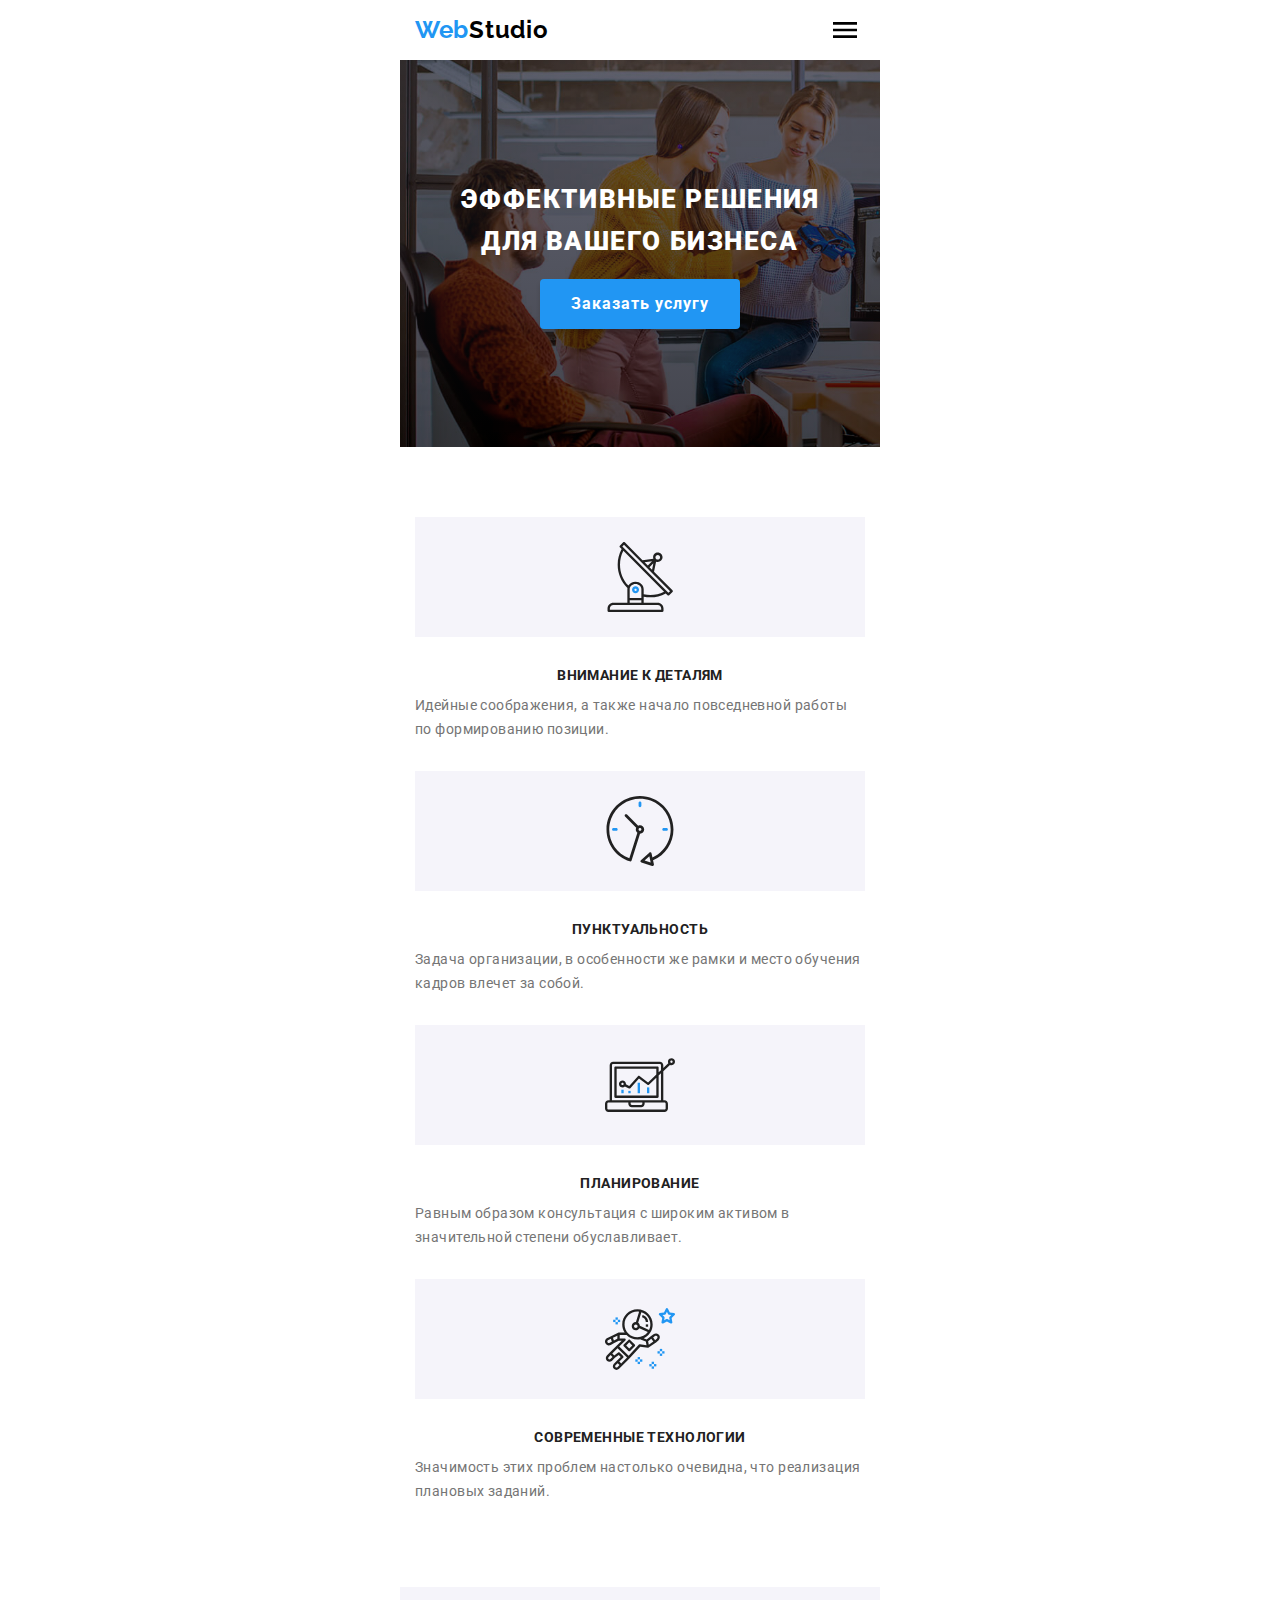
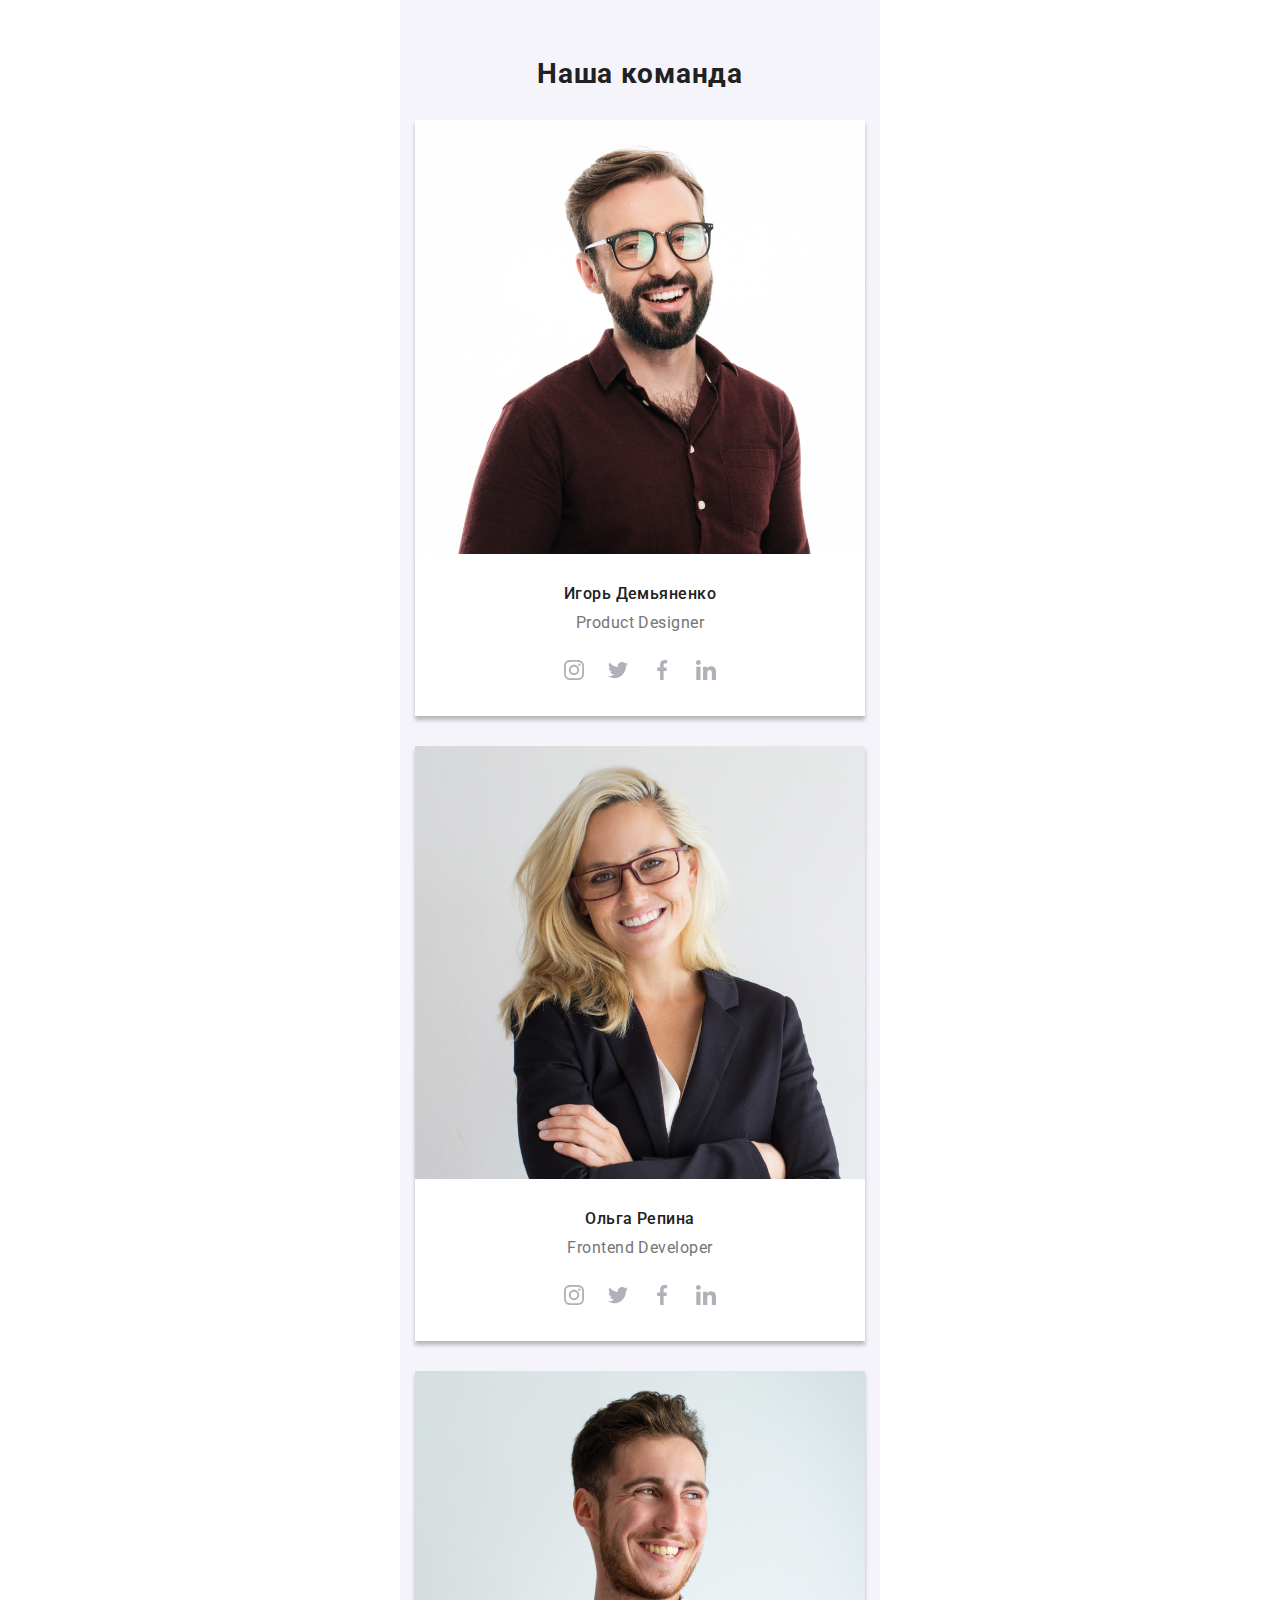
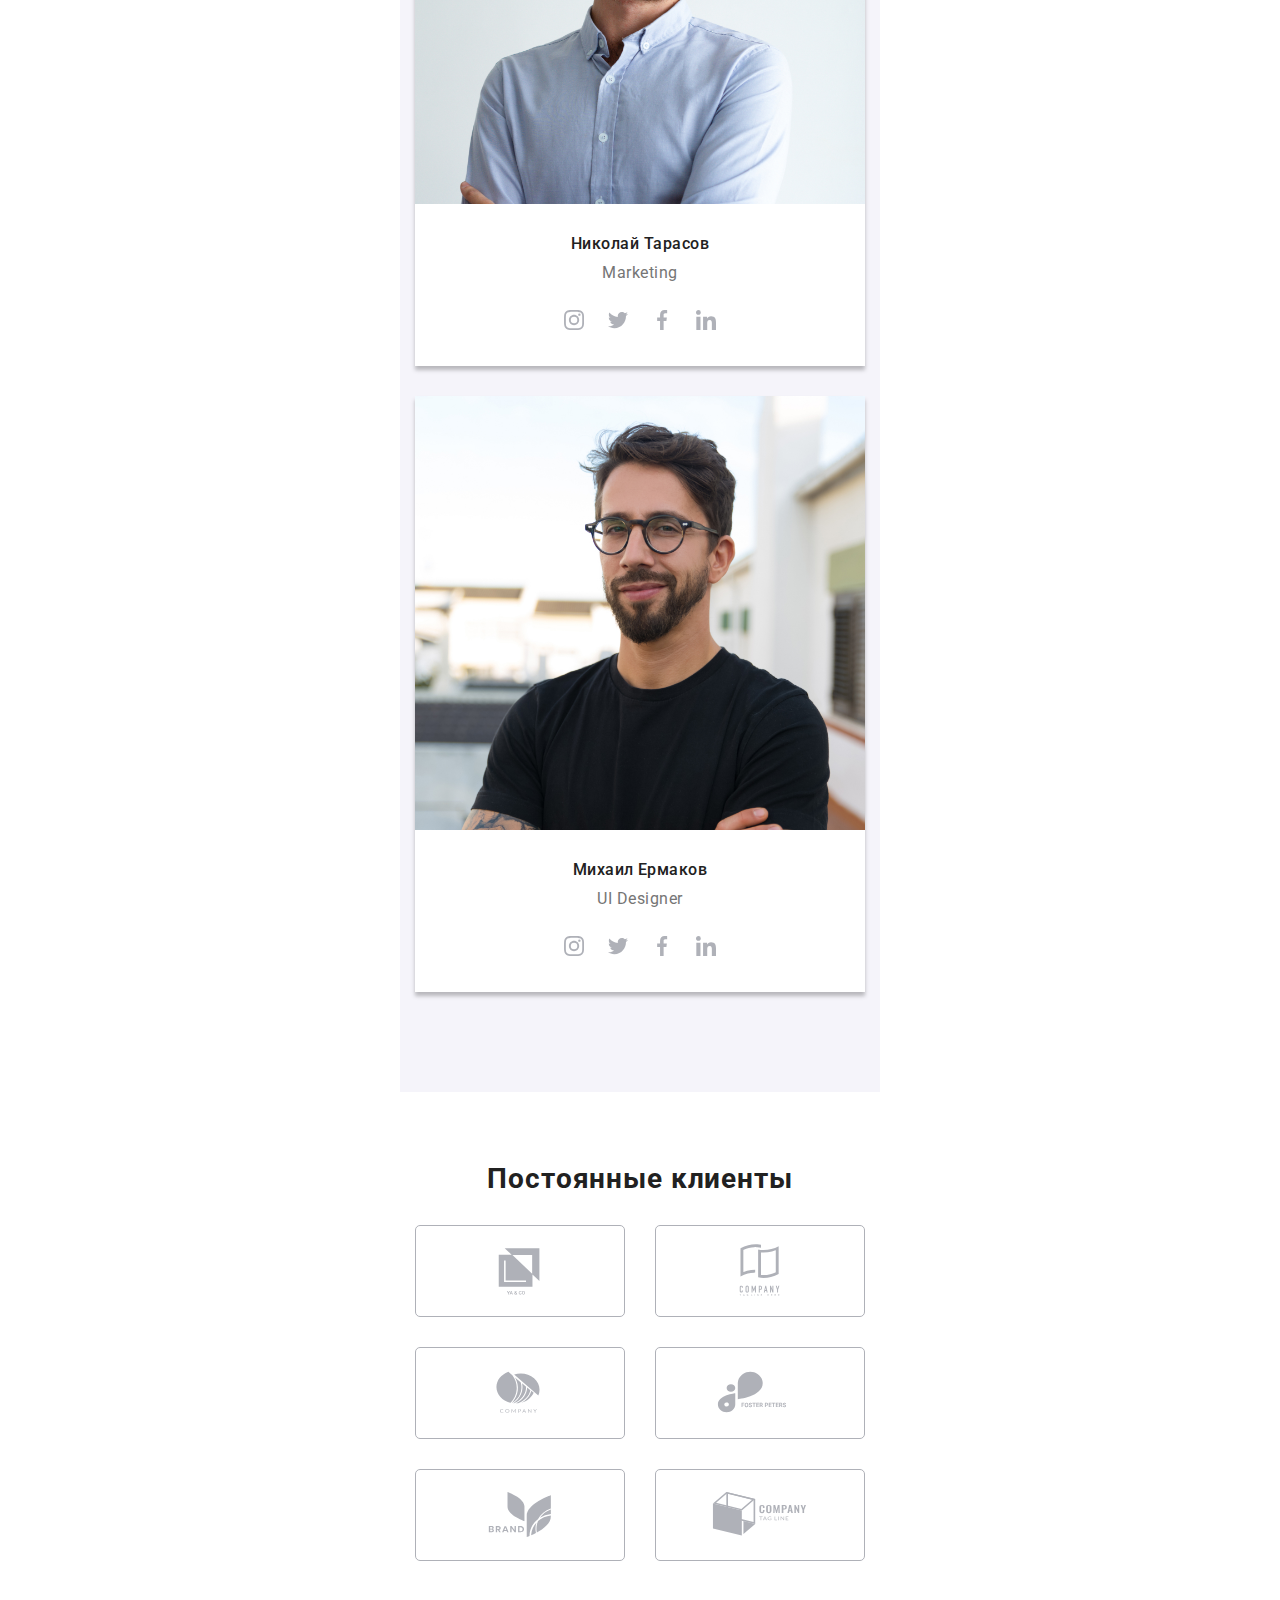
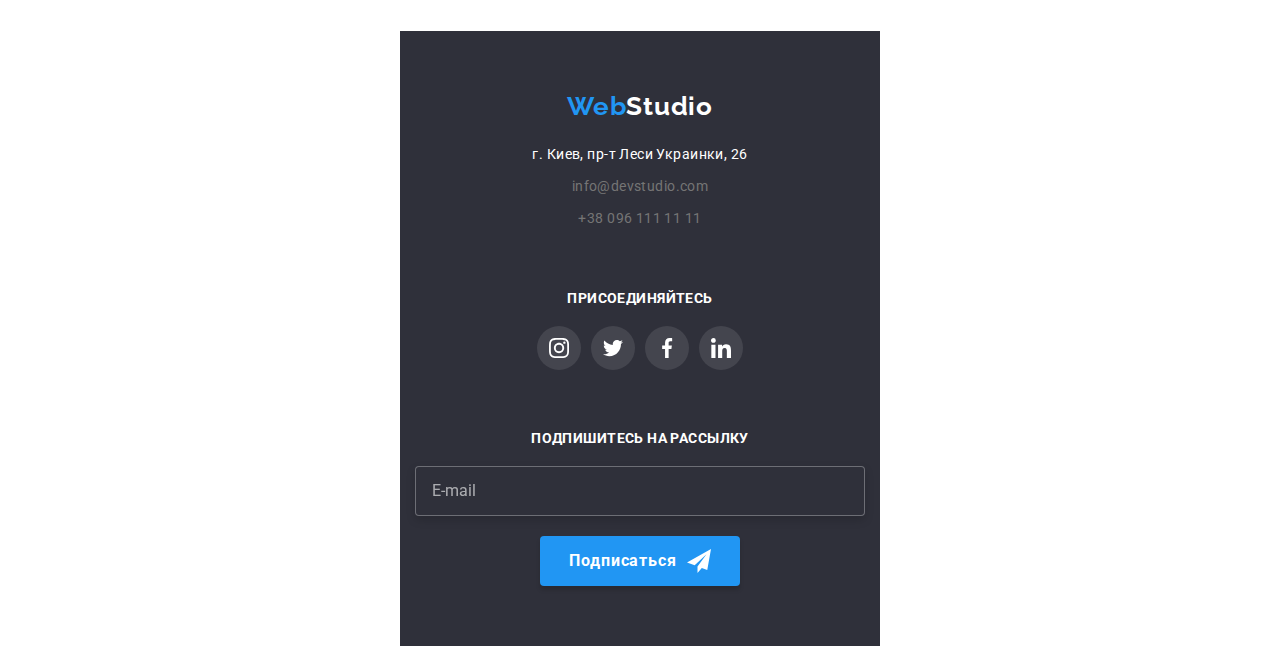
==== commit f55b2b11: "6" ====
--- a/index.html
+++ b/index.html
@@ -43,23 +43,23 @@
         
             <ul class="nav__list">
               <li class="nav__item">
-                <a class="nav__link " href="./index.html">Студия</a>
+                <a class="nav__link nav__link--active" href="./index.html">Студия</a>
               </li>
-              <li class="nav__item"><a class="nav__link nav__link--active" href="./portfolio.html">Портфолио</a></li>
+              <li class="nav__item"><a class="nav__link " href="./portfolio.html">Портфолио</a></li>
               <li class="nav__item"><a class="nav__link" href="#">Контакты</a></li>
             </ul>
           </nav>
           <ul class="address__list">
-            <li class="address__item">
-              <a class="address__link" href="">
+            <li class="address__item ">
+              <a class="address__link address__link--mail-style" href="">
                 <svg class="icon icon--mail" viewbox="0 0 16 12">
                   <use href="./img/icons/icons-main-opt.svg#icon-mail"></use>
                 </svg>
                 info@devstudio.com
               </a>
             </li>
-            <li class="address__item">
-              <a class="address__link" href="">
+            <li class="address__item ">
+              <a class="address__link address__link--tel-style" href="">
                 <svg class="icon icon--tel" viewbox="0 0 10 16">
                   <use href="./img/icons/icons-main-opt.svg#icon-smartphone"></use>
                 </svg>
--- a/css/main.min.css
+++ b/css/main.min.css
@@ -1,2 +1,2 @@
-.mobile-menu:active .body{overflow:hidden}.container{padding:10px 15px !important}.page-header{-webkit-box-shadow:0px 3px 0px 0px rgba(0,0,0,0.25);box-shadow:0px 3px 0px 0px rgba(0,0,0,0.25)}.page-header .mobile-nav{position:relative;display:-webkit-box;display:-ms-flexbox;display:flex}.page-header .mobile-nav__button{height:40px;margin-left:auto;border:none;background:none;padding:0}.page-header .mobile-nav__icon{width:40px;height:40px}.page-header .mobile-nav__icon:hover{fill:#2196f3;cursor:pointer}.page-header .mobile-nav__logo{display:-webkit-box;display:-ms-flexbox;display:flex;-webkit-box-align:center;-ms-flex-align:center;align-items:center;color:#000;font-family:Raleway;font-style:normal;font-weight:bold;font-size:24px;line-height:28px;letter-spacing:0.03em}.page-header .mobile-nav__logo--web-color{color:#2196f3}.page-header .mobile-nav__logo--color{color:#fff}.page-header .mobile-menu.is-open{position:fixed;visibility:visible}.page-header .mobile-menu{position:fixed;padding:40px;height:796px;width:calc(100%);left:0;top:0;bottom:0;right:0;padding-top:0;padding-right:0;background-color:#fff}.page-header .mobile-menu .social{display:-webkit-box;display:-ms-flexbox;display:flex;-webkit-box-orient:horizontal;-webkit-box-direction:normal;-ms-flex-direction:row;flex-direction:row;position:relative;bottom:0;margin-top:auto}.page-header .mobile-menu .social .social__item:not(:first-child){padding-left:10px}.page-header .mobile-menu .social .social__item:not(:last-child){border-right:solid 1px grey;padding-right:10px}.page-header .mobile-menu .mobile-menu__button-close{border:none;background:#fff;margin-left:auto;height:40px;display:-webkit-box;display:-ms-flexbox;display:flex;padding:10px 15px}.page-header .mobile-menu .mobile-menu__button-close:hover,.page-header .mobile-menu .mobile-menu__button-close:focus{fill:#2196f3}.page-header .mobile-menu__svg{width:40px;height:40px}.page-header .mobile-menu .nav .nav__list{-webkit-box-align:start;-ms-flex-align:start;align-items:flex-start;display:-webkit-box;display:-ms-flexbox;display:flex;-webkit-box-orient:vertical;-webkit-box-direction:normal;-ms-flex-direction:column;flex-direction:column;margin-bottom:302px}.page-header .mobile-menu .nav .nav__item:not(:last-child){margin-bottom:36px}.page-header .mobile-menu .nav .nav__link{font-family:Roboto;font-style:normal;font-weight:500;font-size:40px;line-height:47px;letter-spacing:0.02em;color:inherit;-webkit-transition:color 250ms cubic-bezier(0.4, 0, 0.2, 1);transition:color 250ms cubic-bezier(0.4, 0, 0.2, 1)}.page-header .mobile-menu .nav .nav__link--active{color:#2196f3}.page-header .mobile-menu .nav .nav__link--active--active::before{content:'';width:100%;height:4px;border-radius:4px;background-color:#2196f3}.page-header .mobile-menu .nav .nav__link:hover,.page-header .mobile-menu .nav .nav__link:focus{color:#2196f3}.page-header .mobile-menu .address__list{display:-webkit-box;display:-ms-flexbox;display:flex;-webkit-box-orient:vertical;-webkit-box-direction:reverse;-ms-flex-direction:column-reverse;flex-direction:column-reverse;display:flex;-webkit-box-align:start;-ms-flex-align:start;align-items:flex-start;-ms-flex-direction:column;flex-direction:column;margin-bottom:64px}.page-header .mobile-menu .address__list .address__item:first-child{font-weight:500;font-size:34px;line-height:40px;color:#2196f3}.page-header .mobile-menu .address__list .address__item:last-child{font-weight:500;font-size:24px;line-height:28px;letter-spacing:0.02em;color:#757575}.page-header .mobile-menu .address__list .address__item:not(:last-child){margin-bottom:32px}.page-header .mobile-menu .address__list .address__link{color:#757575;font-family:Roboto;font-style:normal;font-weight:500;font-size:14px;line-height:16px;letter-spacing:0.03em;color:#757575;-webkit-transition:color 250ms cubic-bezier(0.4, 0, 0.2, 1);transition:color 250ms cubic-bezier(0.4, 0, 0.2, 1)}.page-header .mobile-menu .address__list .address__link:hover>.icon,.page-header .mobile-menu .address__list .address__link:focus>.icon,.page-header .mobile-menu .address__list .address__link:hover{color:#2196f3;fill:#2196f3}.page-header .mobile-menu .address__list .address__link .icon{fill:currentColor}.page-header .mobile-menu .address__list .address__link .icon--mail{width:16px;height:12px}.page-header .mobile-menu .address__list .address__link .icon--tel{width:10px;height:16px}.backdrop{overflow-y:hidden;position:fixed;top:0;left:0;width:100%;height:100%;background:rgba(150,145,145,0.2);z-index:3;opacity:1;-webkit-transition:opacity 250ms cubic-bezier(0.165, 0.84, 0.44, 1);transition:opacity 250ms cubic-bezier(0.165, 0.84, 0.44, 1)}.modal{position:relative;top:50%;left:50%;-webkit-transform:translate(-50%, -50%);transform:translate(-50%, -50%);width:450px;height:609px;background:#ffffff;-webkit-box-shadow:0px 1px 3px rgba(0,0,0,0.12),0px 1px 1px rgba(0,0,0,0.14),0px 2px 1px rgba(0,0,0,0.2);box-shadow:0px 1px 3px rgba(0,0,0,0.12),0px 1px 1px rgba(0,0,0,0.14),0px 2px 1px rgba(0,0,0,0.2);border-radius:4px}.modal .modal__container{padding:40px}.modal .button--modal-style{display:-webkit-box;display:-ms-flexbox;display:flex;position:absolute;left:calc(100% - 38px);margin-right:8px;display:block;margin-left:auto;width:30px;height:30px;margin-top:8px;border:1px solid rgba(197,46,66,0.1);border-radius:50%;cursor:pointer;-webkit-box-shadow:0px 2px 4px 1px rgba(47,48,58,0.4);box-shadow:0px 2px 4px 1px rgba(47,48,58,0.4);-webkit-transition:-webkit-box-shadow 250ms cubic-bezier(0.165, 0.84, 0.44, 1);transition:-webkit-box-shadow 250ms cubic-bezier(0.165, 0.84, 0.44, 1);transition:box-shadow 250ms cubic-bezier(0.165, 0.84, 0.44, 1);transition:box-shadow 250ms cubic-bezier(0.165, 0.84, 0.44, 1), -webkit-box-shadow 250ms cubic-bezier(0.165, 0.84, 0.44, 1)}.modal .button--modal-style:hover{-webkit-box-shadow:none;box-shadow:none}.modal .button:hover,.modal .button:focus{background-color:#fff;color:#2196f3}.modal .button .button__svg{width:18px;height:18px}.modal .button--submit-style{position:relative;right:-50%;-webkit-transform:translateX(-50%);transform:translateX(-50%);min-width:200px;height:50px;border-radius:4px;background-color:#2196f3;-webkit-box-shadow:0px 4px 4px rgba(0,0,0,0.15);box-shadow:0px 4px 4px rgba(0,0,0,0.15);font-weight:bold;font-size:16px;line-height:30px;text-align:center;letter-spacing:0.06em;color:#fff;border-color:transparent;-webkit-transition:background-color 250ms cubic-bezier(0.4, 0, 0.2, 1);transition:background-color 250ms cubic-bezier(0.4, 0, 0.2, 1)}.modal .button .button__svg{display:-webkit-box;display:-ms-flexbox;display:flex;-webkit-box-align:center;-ms-flex-align:center;align-items:center}.modal .button .button--modal-style{position:fixed;width:30px;height:30px;border:1px solid rgba(0,0,0,0.1);border-radius:50%;cursor:pointer;-webkit-box-shadow:0px 2px 4px 1px rgba(47,48,58,0.4);box-shadow:0px 2px 4px 1px rgba(47,48,58,0.4);-webkit-transition:-webkit-box-shadow 250ms cubic-bezier(0.165, 0.84, 0.44, 1);transition:-webkit-box-shadow 250ms cubic-bezier(0.165, 0.84, 0.44, 1);transition:box-shadow 250ms cubic-bezier(0.165, 0.84, 0.44, 1);transition:box-shadow 250ms cubic-bezier(0.165, 0.84, 0.44, 1), -webkit-box-shadow 250ms cubic-bezier(0.165, 0.84, 0.44, 1)}.modal .button .button--modal-style:hover{-webkit-box-shadow:none;box-shadow:none}.modal__title{font-weight:bold;font-size:20px;line-height:23px;text-align:center;letter-spacing:0.03em;margin-bottom:12px;color:#212121}.modal-form__checkbox--one,.modal-form__checkbox--two{height:15px;position:absolute;top:50%;left:-12px;-webkit-transform:translateY(-50%);transform:translateY(-50%)}.modal-form__checkbox--two{visibility:hidden}.modal-form__input:checked+.modal-form__checkbox--two{visibility:visible}.modal-form__input:checked+.modal-form__checkbox--two+.modal-form__checkbox--one{visibility:hidden}.modal-form__label{position:relative;display:block;margin-bottom:10px}.modal-form__label--margin{margin-bottom:30px}.modal-form__label:focus-within .modal-form__container{fill:#2196f3}.modal-form__label:focus-within .modal-form__input{outline-color:#2196f3}.modal-form__label--text-style textarea::-webkit-input-placeholder{font-size:14px;line-height:16px;letter-spacing:0.01em;color:rgba(117,117,117,0.5)}.modal-form__label--text-style textarea:-ms-input-placeholder{font-size:14px;line-height:16px;letter-spacing:0.01em;color:rgba(117,117,117,0.5)}.modal-form__label--text-style textarea::-ms-input-placeholder{font-size:14px;line-height:16px;letter-spacing:0.01em;color:rgba(117,117,117,0.5)}.modal-form__label--text-style textarea::placeholder{font-size:14px;line-height:16px;letter-spacing:0.01em;color:rgba(117,117,117,0.5)}.modal-form__label .modal-form__input{height:40px;border:1px solid rgba(33,33,33,0.2);border-radius:4px;min-width:370px;padding-left:42px;-webkit-transition:outline-color 250ms cubic-bezier(0.4, 0, 0.2, 1);transition:outline-color 250ms cubic-bezier(0.4, 0, 0.2, 1)}.modal-form__label .modal-form__container{position:relative;margin-top:4px}.modal-form__label .modal-form__icon{position:absolute;width:18px;height:18px;top:50%;left:12px;-webkit-transform:translateY(-50%);transform:translateY(-50%);-webkit-transition:fill 250ms cubic-bezier(0.4, 0, 0.2, 1);transition:fill 250ms cubic-bezier(0.4, 0, 0.2, 1)}.modal-form__label .modal-form__icon--checkbox{width:16px;height:15px;-webkit-transition:fill 250ms cubic-bezier(0.4, 0, 0.2, 1);transition:fill 250ms cubic-bezier(0.4, 0, 0.2, 1)}.modal-form__label .modal-form__textarea{height:120px;resize:none;min-width:370px;border-color:#2196f3;border:1px solid rgba(33,33,33,0.2);-webkit-box-sizing:border-box;box-sizing:border-box;border-radius:4px;padding:12px 16px;margin-top:4px;outline-color:none;-webkit-transition:outline-color 250ms cubic-bezier(0.4, 0, 0.2, 1);transition:outline-color 250ms cubic-bezier(0.4, 0, 0.2, 1)}.modal-form__label .modal-form__textarea:focus{outline-color:#2196f3;border-color:#2196f3}.modal-form__label .modal-form__text{font-weight:400;font-size:12px;line-height:14px;letter-spacing:0.03em}.modal-form__label .modal-form__text--checkbox{font-size:12px;line-height:14px;letter-spacing:0.03em;padding-left:24px;color:#757575}.modal-form__label .modal-form__link{text-decoration:underline}.is-hidden{opacity:0;pointer-events:none;visibility:hidden;-webkit-transition:opacity 250ms cubic-bezier(0.165, 0.84, 0.44, 1);transition:opacity 250ms cubic-bezier(0.165, 0.84, 0.44, 1)}.container--block-direction{padding:118px 60px !important;display:-webkit-box;display:-ms-flexbox;display:flex;-webkit-box-orient:vertical;-webkit-box-direction:normal;-ms-flex-direction:column;flex-direction:column;-webkit-box-align:center;-ms-flex-align:center;align-items:center}.hero{background-color:#2f303a;background:-webkit-gradient(linear, left top, left bottom, from(rgba(47,48,58,0.4)), to(rgba(0,0,0,0.5))),url(../img/index/bg-index.jpg);background:linear-gradient(rgba(47,48,58,0.4), rgba(0,0,0,0.5)),url(../img/index/bg-index.jpg);background-repeat:no-repeat;background-size:cover}.hero .hero__title{max-width:360px;font-weight:900;font-size:26px;line-height:42px;text-align:center;letter-spacing:0.06em;text-transform:uppercase;color:#fff}.hero .hero__button{min-width:200px;height:50px;-webkit-box-align:center;-ms-flex-align:center;align-items:center;background-color:#2196f3;-webkit-box-shadow:0px 4px 4px rgba(0,0,0,0.15);box-shadow:0px 4px 4px rgba(0,0,0,0.15);border-radius:4px;cursor:pointer;font-weight:bold;font-size:16px;line-height:30px;align-items:center;text-align:center;letter-spacing:0.06em;color:#fff;border-color:transparent;-webkit-transition:background-color 250ms cubic-bezier(0.4, 0, 0.2, 1);transition:background-color 250ms cubic-bezier(0.4, 0, 0.2, 1)}.hero .hero__button:hover,.hero .hero__button:focus{background-color:#fff;color:#2196f3}.our-clients{display:-webkit-box;display:-ms-flexbox;display:flex;-ms-flex-wrap:wrap;flex-wrap:wrap}.our-clients .our-clients__icon{width:106px;height:60px;fill:#afb1b8}.our-clients .our-clients__icon .icon__prop{-webkit-transition:fill 450ms cubic-bezier(0.4, 0, 0.2, 1);transition:fill 450ms cubic-bezier(0.4, 0, 0.2, 1)}.our-clients__item:not(:nth-child(2n+2)){margin-right:30px;width:calc((100% - 31px) / 2)}.our-clients__item:not(:nth-child(n+5)){margin-bottom:30px}.our-clients__link{width:210px;height:92px;display:-webkit-box;display:-ms-flexbox;display:flex;-webkit-box-pack:center;-ms-flex-pack:center;justify-content:center;-webkit-box-align:center;-ms-flex-align:center;align-items:center;border:1px solid #afb1b8;border-radius:5px;-webkit-transition:border-color 250ms cubic-bezier(0.4, 0, 0.2, 1);transition:border-color 250ms cubic-bezier(0.4, 0, 0.2, 1)}.our-clients__link:hover,.our-clients__link:focus{border-color:#2196f3}.our-clients__link:hover .icon__prop,.our-clients__link:focus .icon__prop{fill:#2196f3}.section--bg{background-color:#f5f4fa}.our-team .our-team__item{-webkit-box-shadow:0px 4px 4px rgba(0,0,0,0.25);box-shadow:0px 4px 4px rgba(0,0,0,0.25);background-color:#fff;margin-bottom:30px}.our-team .our-team__item__img{width:450px}.our-team .our-team__item:last-child{margin-right:0px}.our-team .our-team__item .our-team__description{padding:30px 0 24px 0}.our-team .our-team__item .our-team__description h3{font-weight:500;font-size:16px;line-height:19px;text-align:center;letter-spacing:0.03em;margin-bottom:10px}.our-team .our-team__item .our-team__description p{font-size:16px;line-height:19px;text-align:center;letter-spacing:0.03em;color:#757575;margin-bottom:16px}.our-team .icon-block{display:-webkit-box;display:-ms-flexbox;display:flex;-webkit-box-pack:center;-ms-flex-pack:center;justify-content:center}.our-team .icon-block .icon__prop{fill:#afb1b8;-webkit-transition:fill 150ms cubic-bezier(0.4, 0, 0.2, 1);transition:fill 150ms cubic-bezier(0.4, 0, 0.2, 1)}.our-team .icon-block .icon-block__link{padding:12px;display:-webkit-box;display:-ms-flexbox;display:flex;background-color:none;border-radius:50%;-webkit-transition:background-color 250ms cubic-bezier(0.4, 0, 0.2, 1);transition:background-color 250ms cubic-bezier(0.4, 0, 0.2, 1)}.our-team .icon-block .icon-block__link:hover,.our-team .icon-block .icon-block__link:focus{background-color:#2196f3}.our-team .icon-block .icon-block__link .icon-block__icon{width:20px;height:20px}.our-team .icon-block .icon-block__link:hover .icon__prop,.our-team .icon-block .icon-block__link:focus .icon__prop{fill:#fff}.our-priority__container{display:-webkit-box;display:-ms-flexbox;display:flex;-webkit-box-pack:center;-ms-flex-pack:center;justify-content:center;padding:25px 0 25px 0;margin-bottom:30px;background-color:#f5f4fa}.our-priority__title{display:-webkit-box;display:-ms-flexbox;display:flex;-webkit-box-pack:center;-ms-flex-pack:center;justify-content:center;font-weight:bold;font-size:14px;line-height:16px;letter-spacing:0.03em;text-transform:uppercase;margin-bottom:10px}.our-priority .our-priority__text{font-weight:normal;font-size:14px;line-height:24px;letter-spacing:0.03em;color:#757575}.our-priority .our-priority__item{margin-bottom:30px}.our-priority .our-priority__item:last-child{margin-bottom:0px}.section.section--null-top-padding{padding-top:0px}.section.section--display-none{display:none}.section__title{font-weight:bold;font-size:28px;line-height:33px;text-align:center;letter-spacing:0.03em;margin-bottom:30px}.what-we-do .what-we-do__item .what-we-do__container{z-index:1}.what-we-do .what-we-do__item .what-we-do__img{position:inherit}.what-we-do .what-we-do__text{position:absolute;text-transform:uppercase;top:calc(100% - 42px);color:#fff;font-size:14px;line-height:16px;text-align:center;letter-spacing:0.03em}.what-we-do .what-we-do__title--properties{display:-webkit-box;display:-ms-flexbox;display:flex;position:absolute;width:100%;height:70px;background-color:#2f303a;opacity:80%}.nav__logo{color:#000;font-family:Raleway;font-style:normal;font-weight:bold;font-size:26px;line-height:31px;letter-spacing:0.03em;margin-bottom:20px}.nav__logo--web-color{color:#2196f3}.nav__logo--color{color:#fff}.footer{background-color:#2f303a}.footer .first-col{-webkit-box-orient:vertical;-webkit-box-direction:normal;-ms-flex-direction:column;flex-direction:column;display:-webkit-box;display:-ms-flexbox;display:flex;-webkit-box-align:center;-ms-flex-align:center;align-items:center}.footer .container--flex{padding:60px 15px !important}.footer .container--flex .second-col{display:-webkit-box;display:-ms-flexbox;display:flex;-webkit-box-orient:vertical;-webkit-box-direction:normal;-ms-flex-direction:column;flex-direction:column;-webkit-box-align:center;-ms-flex-align:center;align-items:center;margin-bottom:60px}.footer .container--flex .second-col__list{display:-webkit-box;display:-ms-flexbox;display:flex}.footer .container--flex .second-col .second-col__item{border-radius:44px;background:rgba(255,255,255,0.1)}.footer .container--flex .second-col .second-col__item:not(:last-child){margin-right:10px}.footer .container--flex .second-col .second-col__item .icon{width:20px;height:20px}.footer .container--flex .second-col .second-col__item .icon__prop{fill:#fff}.footer .container--flex .second-col .second-col__item .second-col:last-child{margin-right:0}.footer .container--flex .second-col .second-col__link{width:44px;height:44px;display:-webkit-box;display:-ms-flexbox;display:flex;-webkit-box-pack:center;-ms-flex-pack:center;justify-content:center;-webkit-box-align:center;-ms-flex-align:center;align-items:center;border-radius:44px;-webkit-transition:background-color 250ms cubic-bezier(0.4, 0, 0.2, 1);transition:background-color 250ms cubic-bezier(0.4, 0, 0.2, 1)}.footer .container--flex .second-col .second-col__link:hover,.footer .container--flex .second-col .second-col__link:focus{background-color:#2196f3}.footer .container--flex .second-col .second-col__title{font-style:normal;font-weight:bold;font-size:14px;line-height:16px;letter-spacing:0.03em;text-transform:uppercase;margin-bottom:20px;color:#ffffff}.footer .address{font-family:Roboto;font-style:normal;font-weight:normal;font-size:14px;line-height:24px;letter-spacing:0.03em;color:#fff}.footer .address__list{display:-webkit-box;display:-ms-flexbox;display:flex;-webkit-box-align:center;-ms-flex-align:center;align-items:center;-webkit-box-orient:vertical;-webkit-box-direction:normal;-ms-flex-direction:column;flex-direction:column;margin-bottom:60px}.footer .address .address__item:not(:last-child){margin-bottom:8px}.footer .address .address__link{letter-spacing:0.03em;color:#757575;-webkit-transition:color 250ms cubic-bezier(0.4, 0, 0.2, 1);transition:color 250ms cubic-bezier(0.4, 0, 0.2, 1)}.footer .address .address__link:hover,.footer .address .address__link:focus{color:#fff}.footer .form{margin-left:auto;margin-right:auto;display:-webkit-box;display:-ms-flexbox;display:flex;-webkit-box-orient:vertical;-webkit-box-direction:normal;-ms-flex-direction:column;flex-direction:column;-webkit-box-align:center;-ms-flex-align:center;align-items:center}.footer .form__label{width:100%;margin-bottom:20px}.footer .form input::-webkit-input-placeholder{color:rgba(255,255,255,0.6)}.footer .form input:-ms-input-placeholder{color:rgba(255,255,255,0.6)}.footer .form input::-ms-input-placeholder{color:rgba(255,255,255,0.6)}.footer .form input::placeholder{color:rgba(255,255,255,0.6)}.footer .form__title{margin-bottom:20px;text-align:center;font-weight:bold;font-size:14px;line-height:16px;letter-spacing:0.03em;text-transform:uppercase;color:#ffffff}.footer .form .icon{fill:#fff;width:24px;height:24px;margin-left:10px}.footer .form .button__text{font-weight:bold;font-size:16px;line-height:30px;text-align:center;letter-spacing:0.06em}.footer .form .form__input{padding:15px 16px;width:100%;border:1px solid rgba(255,255,255,0.3);-webkit-box-sizing:border-box;box-sizing:border-box;-webkit-filter:drop-shadow(0px 4px 4px rgba(0,0,0,0.15));filter:drop-shadow(0px 4px 4px rgba(0,0,0,0.15));border-radius:4px;background:#2f303a}.footer .form .button{display:-webkit-box;display:-ms-flexbox;display:flex;position:relative;-webkit-box-align:center;-ms-flex-align:center;align-items:center;-webkit-box-pack:center;-ms-flex-pack:center;justify-content:center;border:0px;padding:0px;min-width:200px;height:50px;border-radius:4px;background-color:#2196f3;-webkit-box-shadow:0px 4px 4px rgba(0,0,0,0.15);box-shadow:0px 4px 4px rgba(0,0,0,0.15);font-weight:bold;font-size:16px;line-height:30px;text-align:center;letter-spacing:0.06em;color:#fff;border-color:transparent;-webkit-transition:background-color 250ms cubic-bezier(0.4, 0, 0.2, 1);transition:background-color 250ms cubic-bezier(0.4, 0, 0.2, 1)}.footer .form .button:hover,.footer .form .button:focus{background-color:#fff;color:#2196f3}.footer .form .button:hover .icon__prop,.footer .form .button:focus .icon__prop{fill:#2196f3}.buttons{display:-webkit-box;display:-ms-flexbox;display:flex;-webkit-box-pack:center;-ms-flex-pack:center;justify-content:center}.buttons--marg-bottom{margin-bottom:50px}.buttons__item:not(:last-child){margin-right:8px}.buttons .button{background-color:#f5f4fa;border-radius:4px;font-family:Roboto;font-style:normal;font-weight:500;font-size:16px;line-height:26px;text-align:center;letter-spacing:0.03em;border-color:transparent;padding:6px 22px;cursor:pointer;border-radius:4px;-webkit-transition:background-color 250ms cubic-bezier(0.4, 0, 0.2, 1),color 150ms cubic-bezier(0.4, 0, 0.2, 1),-webkit-box-shadow 250ms cubic-bezier(0.4, 0, 0.2, 1);transition:background-color 250ms cubic-bezier(0.4, 0, 0.2, 1),color 150ms cubic-bezier(0.4, 0, 0.2, 1),-webkit-box-shadow 250ms cubic-bezier(0.4, 0, 0.2, 1);transition:background-color 250ms cubic-bezier(0.4, 0, 0.2, 1),color 150ms cubic-bezier(0.4, 0, 0.2, 1),box-shadow 250ms cubic-bezier(0.4, 0, 0.2, 1);transition:background-color 250ms cubic-bezier(0.4, 0, 0.2, 1),color 150ms cubic-bezier(0.4, 0, 0.2, 1),box-shadow 250ms cubic-bezier(0.4, 0, 0.2, 1),-webkit-box-shadow 250ms cubic-bezier(0.4, 0, 0.2, 1)}.buttons .button:hover,.buttons .button:focus{background-color:#2196f3;color:#fff;-webkit-box-shadow:0px 4px 4px 0px rgba(0,0,0,0.25);box-shadow:0px 4px 4px 0px rgba(0,0,0,0.25)}.examples-sect{display:-webkit-box;display:-ms-flexbox;display:flex;-ms-flex-wrap:wrap;flex-wrap:wrap}.examples-sect .title-port{padding:20px 24px;border:1px solid #e5e5e5;border-top-color:transparent}.examples-sect span{font-weight:normal;font-size:16px;line-height:30px;letter-spacing:0.03em;color:#757575}.examples-sect h3{font-weight:bold;font-size:18px;line-height:36px;letter-spacing:0.06em}.examples-sect .img-description{overflow:hidden;position:relative}.examples-sect .img-description .img-description__text{font-size:18px;line-height:28px;letter-spacing:0.03em;padding:63px 24px;color:#ffffff}.examples-sect .img-description .img-description__overlay{position:absolute;background-color:#2196f3;width:370px;height:294px;opacity:80%;-webkit-transform:translateY(100%);transform:translateY(100%);-webkit-transition:-webkit-transform 250ms cubic-bezier(0.4, 0, 0.2, 1);transition:-webkit-transform 250ms cubic-bezier(0.4, 0, 0.2, 1);transition:transform 250ms cubic-bezier(0.4, 0, 0.2, 1);transition:transform 250ms cubic-bezier(0.4, 0, 0.2, 1), -webkit-transform 250ms cubic-bezier(0.4, 0, 0.2, 1)}.examples-sect__item{-webkit-box-shadow:0px 4px 4px 0px rgba(0,0,0,0);box-shadow:0px 4px 4px 0px rgba(0,0,0,0);-webkit-transition:-webkit-box-shadow 250ms cubic-bezier(0.4, 0, 0.2, 1);transition:-webkit-box-shadow 250ms cubic-bezier(0.4, 0, 0.2, 1);transition:box-shadow 250ms cubic-bezier(0.4, 0, 0.2, 1);transition:box-shadow 250ms cubic-bezier(0.4, 0, 0.2, 1), -webkit-box-shadow 250ms cubic-bezier(0.4, 0, 0.2, 1);margin-bottom:30px}.examples-sect__item:hover,.examples-sect__item:focus{-webkit-box-shadow:0px 4px 4px 0px rgba(0,0,0,0.25);box-shadow:0px 4px 4px 0px rgba(0,0,0,0.25)}.examples-sect__item:not(:nth-child(3n+3)){margin-right:30px;width:calc((100% - 60px) / 3)}.examples-sect__item:nth-child(n+7){margin-bottom:0px}.examples-sect__link{color:#212121}.examples-sect__link:hover .img-description__overlay,.examples-sect__link:focus .img-description__overlay{-webkit-transform:translateY(0%);transform:translateY(0%)}a{text-decoration:none}.visually_hidden{position:absolute;width:1px;height:1px;margin:-1px;border:0;padding:0;clip:rect(0 0 0 0);overflow:hidden}img{display:block}img{max-width:100%;height:auto}h1,h2,h3,h4,h5,p{margin-top:0}ul{margin-top:0;list-style:none;padding:0;margin:0}.is-hidden{opacity:0;pointer-events:none;visibility:hidden;-webkit-transition:opacity 250ms cubic-bezier(0.165, 0.84, 0.44, 1);transition:opacity 250ms cubic-bezier(0.165, 0.84, 0.44, 1)}.container{margin:0 auto;padding:0 15px}.section{padding:60px 0}body{max-width:480px;margin:0 auto;color:#212121;font-family:Roboto, sans-serif}
+.mobile-menu:active .body{overflow:hidden}.container{padding:10px 15px !important}.page-header{-webkit-box-shadow:0px 3px 0px 0px rgba(0,0,0,0.25);box-shadow:0px 3px 0px 0px rgba(0,0,0,0.25)}.page-header .mobile-nav{position:relative;display:-webkit-box;display:-ms-flexbox;display:flex}.page-header .mobile-nav__button{height:40px;margin-left:auto;border:none;background:none;padding:0}.page-header .mobile-nav__icon{width:40px;height:40px}.page-header .mobile-nav__icon:hover{fill:#2196f3;cursor:pointer}.page-header .mobile-nav__logo{display:-webkit-box;display:-ms-flexbox;display:flex;-webkit-box-align:center;-ms-flex-align:center;align-items:center;color:#000;font-family:Raleway;font-style:normal;font-weight:bold;font-size:24px;line-height:28px;letter-spacing:0.03em}.page-header .mobile-nav__logo--web-color{color:#2196f3}.page-header .mobile-nav__logo--color{color:#fff}.page-header .mobile-menu.is-open{position:fixed;visibility:visible}.page-header .mobile-menu{position:fixed;padding:40px;height:796px;width:calc(100%);left:0;top:0;bottom:0;right:0;padding-top:0;padding-right:0;background-color:#fff;visibility:hidden}.page-header .mobile-menu .social{display:-webkit-box;display:-ms-flexbox;display:flex;-webkit-box-orient:horizontal;-webkit-box-direction:normal;-ms-flex-direction:row;flex-direction:row;position:relative;bottom:0;margin-top:auto}.page-header .mobile-menu .social .social__link{font-size:18px;line-height:22px;letter-spacing:0.02em;color:#2196f3}.page-header .mobile-menu .social .social__item:not(:first-child){padding-left:10px}.page-header .mobile-menu .social .social__item:not(:last-child){border-right:solid 1px rgba(33,33,33,0.2);padding-right:10px}.page-header .mobile-menu .mobile-menu__button-close{border:none;background:#fff;margin-left:auto;height:40px;display:-webkit-box;display:-ms-flexbox;display:flex;padding:10px 15px}.page-header .mobile-menu .mobile-menu__button-close:hover,.page-header .mobile-menu .mobile-menu__button-close:focus{fill:#2196f3}.page-header .mobile-menu__svg{width:40px;height:40px}.page-header .mobile-menu .nav .nav__list{-webkit-box-align:start;-ms-flex-align:start;align-items:flex-start;display:-webkit-box;display:-ms-flexbox;display:flex;-webkit-box-orient:vertical;-webkit-box-direction:normal;-ms-flex-direction:column;flex-direction:column;margin-bottom:302px}.page-header .mobile-menu .nav .nav__item:not(:last-child){margin-bottom:36px}.page-header .mobile-menu .nav .nav__link{font-family:Roboto;font-style:normal;font-weight:500;font-size:40px;line-height:47px;letter-spacing:0.02em;color:inherit;-webkit-transition:color 250ms cubic-bezier(0.4, 0, 0.2, 1);transition:color 250ms cubic-bezier(0.4, 0, 0.2, 1)}.page-header .mobile-menu .nav .nav__link--active{color:#2196f3}.page-header .mobile-menu .nav .nav__link--active--active::before{content:'';width:100%;height:4px;border-radius:4px;background-color:#2196f3}.page-header .mobile-menu .nav .nav__link:hover,.page-header .mobile-menu .nav .nav__link:focus{color:#2196f3}.page-header .mobile-menu .address__list{display:-webkit-box;display:-ms-flexbox;display:flex;-webkit-box-orient:vertical;-webkit-box-direction:reverse;-ms-flex-direction:column-reverse;flex-direction:column-reverse;margin-bottom:64px}.page-header .mobile-menu .address__list .address__item:not(:first-child){margin-bottom:32px}.page-header .mobile-menu .address__list .address__link--tel-style{font-weight:500;font-size:34px;line-height:40px;letter-spacing:0.02em;color:#2196f3}.page-header .mobile-menu .address__list .address__link--mail-style{font-weight:500;font-size:24px;line-height:28px;letter-spacing:0.02em;color:#757575}.page-header .mobile-menu .address__list .address__link{font-family:Roboto;-webkit-transition:color 250ms cubic-bezier(0.4, 0, 0.2, 1);transition:color 250ms cubic-bezier(0.4, 0, 0.2, 1)}.page-header .mobile-menu .address__list .address__link:hover>.icon,.page-header .mobile-menu .address__list .address__link:focus>.icon,.page-header .mobile-menu .address__list .address__link:hover{color:#2196f3;fill:#2196f3}.page-header .mobile-menu .address__list .address__link .icon{display:none;fill:currentColor}.page-header .mobile-menu .address__list .address__link .icon--mail{width:16px;height:12px}.page-header .mobile-menu .address__list .address__link .icon--tel{width:10px;height:16px}.backdrop{overflow-y:hidden;position:fixed;top:0;left:0;width:100%;height:100%;background:rgba(150,145,145,0.2);z-index:3;opacity:1;-webkit-transition:opacity 250ms cubic-bezier(0.165, 0.84, 0.44, 1);transition:opacity 250ms cubic-bezier(0.165, 0.84, 0.44, 1)}.modal{position:relative;top:50%;left:50%;-webkit-transform:translate(-50%, -50%);transform:translate(-50%, -50%);width:450px;height:609px;background:#ffffff;-webkit-box-shadow:0px 1px 3px rgba(0,0,0,0.12),0px 1px 1px rgba(0,0,0,0.14),0px 2px 1px rgba(0,0,0,0.2);box-shadow:0px 1px 3px rgba(0,0,0,0.12),0px 1px 1px rgba(0,0,0,0.14),0px 2px 1px rgba(0,0,0,0.2);border-radius:4px}.modal .modal__container{padding:40px}.modal .button--modal-style{display:-webkit-box;display:-ms-flexbox;display:flex;position:absolute;left:calc(100% - 38px);margin-right:8px;display:block;margin-left:auto;width:30px;height:30px;margin-top:8px;border:1px solid rgba(197,46,66,0.1);border-radius:50%;cursor:pointer;-webkit-box-shadow:0px 2px 4px 1px rgba(47,48,58,0.4);box-shadow:0px 2px 4px 1px rgba(47,48,58,0.4);-webkit-transition:-webkit-box-shadow 250ms cubic-bezier(0.165, 0.84, 0.44, 1);transition:-webkit-box-shadow 250ms cubic-bezier(0.165, 0.84, 0.44, 1);transition:box-shadow 250ms cubic-bezier(0.165, 0.84, 0.44, 1);transition:box-shadow 250ms cubic-bezier(0.165, 0.84, 0.44, 1), -webkit-box-shadow 250ms cubic-bezier(0.165, 0.84, 0.44, 1)}.modal .button--modal-style:hover{-webkit-box-shadow:none;box-shadow:none}.modal .button:hover,.modal .button:focus{background-color:#fff;color:#2196f3}.modal .button .button__svg{width:18px;height:18px}.modal .button--submit-style{position:relative;right:-50%;-webkit-transform:translateX(-50%);transform:translateX(-50%);min-width:200px;height:50px;border-radius:4px;background-color:#2196f3;-webkit-box-shadow:0px 4px 4px rgba(0,0,0,0.15);box-shadow:0px 4px 4px rgba(0,0,0,0.15);font-weight:bold;font-size:16px;line-height:30px;text-align:center;letter-spacing:0.06em;color:#fff;border-color:transparent;-webkit-transition:background-color 250ms cubic-bezier(0.4, 0, 0.2, 1);transition:background-color 250ms cubic-bezier(0.4, 0, 0.2, 1)}.modal .button .button__svg{display:-webkit-box;display:-ms-flexbox;display:flex;-webkit-box-align:center;-ms-flex-align:center;align-items:center}.modal .button .button--modal-style{position:fixed;width:30px;height:30px;border:1px solid rgba(0,0,0,0.1);border-radius:50%;cursor:pointer;-webkit-box-shadow:0px 2px 4px 1px rgba(47,48,58,0.4);box-shadow:0px 2px 4px 1px rgba(47,48,58,0.4);-webkit-transition:-webkit-box-shadow 250ms cubic-bezier(0.165, 0.84, 0.44, 1);transition:-webkit-box-shadow 250ms cubic-bezier(0.165, 0.84, 0.44, 1);transition:box-shadow 250ms cubic-bezier(0.165, 0.84, 0.44, 1);transition:box-shadow 250ms cubic-bezier(0.165, 0.84, 0.44, 1), -webkit-box-shadow 250ms cubic-bezier(0.165, 0.84, 0.44, 1)}.modal .button .button--modal-style:hover{-webkit-box-shadow:none;box-shadow:none}.modal__title{font-weight:bold;font-size:20px;line-height:23px;text-align:center;letter-spacing:0.03em;margin-bottom:12px;color:#212121}.modal-form__checkbox--one,.modal-form__checkbox--two{height:15px;position:absolute;top:50%;left:-12px;-webkit-transform:translateY(-50%);transform:translateY(-50%)}.modal-form__checkbox--two{visibility:hidden}.modal-form__input:checked+.modal-form__checkbox--two{visibility:visible}.modal-form__input:checked+.modal-form__checkbox--two+.modal-form__checkbox--one{visibility:hidden}.modal-form__label{position:relative;display:block;margin-bottom:10px}.modal-form__label--margin{margin-bottom:30px}.modal-form__label:focus-within .modal-form__container{fill:#2196f3}.modal-form__label:focus-within .modal-form__input{outline-color:#2196f3}.modal-form__label--text-style textarea::-webkit-input-placeholder{font-size:14px;line-height:16px;letter-spacing:0.01em;color:rgba(117,117,117,0.5)}.modal-form__label--text-style textarea:-ms-input-placeholder{font-size:14px;line-height:16px;letter-spacing:0.01em;color:rgba(117,117,117,0.5)}.modal-form__label--text-style textarea::-ms-input-placeholder{font-size:14px;line-height:16px;letter-spacing:0.01em;color:rgba(117,117,117,0.5)}.modal-form__label--text-style textarea::placeholder{font-size:14px;line-height:16px;letter-spacing:0.01em;color:rgba(117,117,117,0.5)}.modal-form__label .modal-form__input{height:40px;border:1px solid rgba(33,33,33,0.2);border-radius:4px;min-width:370px;padding-left:42px;-webkit-transition:outline-color 250ms cubic-bezier(0.4, 0, 0.2, 1);transition:outline-color 250ms cubic-bezier(0.4, 0, 0.2, 1)}.modal-form__label .modal-form__container{position:relative;margin-top:4px}.modal-form__label .modal-form__icon{position:absolute;width:18px;height:18px;top:50%;left:12px;-webkit-transform:translateY(-50%);transform:translateY(-50%);-webkit-transition:fill 250ms cubic-bezier(0.4, 0, 0.2, 1);transition:fill 250ms cubic-bezier(0.4, 0, 0.2, 1)}.modal-form__label .modal-form__icon--checkbox{width:16px;height:15px;-webkit-transition:fill 250ms cubic-bezier(0.4, 0, 0.2, 1);transition:fill 250ms cubic-bezier(0.4, 0, 0.2, 1)}.modal-form__label .modal-form__textarea{height:120px;resize:none;min-width:370px;border-color:#2196f3;border:1px solid rgba(33,33,33,0.2);-webkit-box-sizing:border-box;box-sizing:border-box;border-radius:4px;padding:12px 16px;margin-top:4px;outline-color:none;-webkit-transition:outline-color 250ms cubic-bezier(0.4, 0, 0.2, 1);transition:outline-color 250ms cubic-bezier(0.4, 0, 0.2, 1)}.modal-form__label .modal-form__textarea:focus{outline-color:#2196f3;border-color:#2196f3}.modal-form__label .modal-form__text{font-weight:400;font-size:12px;line-height:14px;letter-spacing:0.03em}.modal-form__label .modal-form__text--checkbox{font-size:12px;line-height:14px;letter-spacing:0.03em;padding-left:24px;color:#757575}.modal-form__label .modal-form__link{text-decoration:underline}.is-hidden{opacity:0;pointer-events:none;visibility:hidden;-webkit-transition:opacity 250ms cubic-bezier(0.165, 0.84, 0.44, 1);transition:opacity 250ms cubic-bezier(0.165, 0.84, 0.44, 1)}.container--block-direction{padding:118px 60px !important;display:-webkit-box;display:-ms-flexbox;display:flex;-webkit-box-orient:vertical;-webkit-box-direction:normal;-ms-flex-direction:column;flex-direction:column;-webkit-box-align:center;-ms-flex-align:center;align-items:center}.hero{background-color:#2f303a;background:-webkit-gradient(linear, left top, left bottom, from(rgba(47,48,58,0.4)), to(rgba(0,0,0,0.5))),url(../img/index/bg-index.jpg);background:linear-gradient(rgba(47,48,58,0.4), rgba(0,0,0,0.5)),url(../img/index/bg-index.jpg);background-repeat:no-repeat;background-size:cover}.hero .hero__title{max-width:360px;font-weight:900;font-size:26px;line-height:42px;text-align:center;letter-spacing:0.06em;text-transform:uppercase;color:#fff}.hero .hero__button{min-width:200px;height:50px;-webkit-box-align:center;-ms-flex-align:center;align-items:center;background-color:#2196f3;-webkit-box-shadow:0px 4px 4px rgba(0,0,0,0.15);box-shadow:0px 4px 4px rgba(0,0,0,0.15);border-radius:4px;cursor:pointer;font-weight:bold;font-size:16px;line-height:30px;align-items:center;text-align:center;letter-spacing:0.06em;color:#fff;border-color:transparent;-webkit-transition:background-color 250ms cubic-bezier(0.4, 0, 0.2, 1);transition:background-color 250ms cubic-bezier(0.4, 0, 0.2, 1)}.hero .hero__button:hover,.hero .hero__button:focus{background-color:#fff;color:#2196f3}.our-clients{display:-webkit-box;display:-ms-flexbox;display:flex;-ms-flex-wrap:wrap;flex-wrap:wrap}.our-clients .our-clients__icon{width:106px;height:60px;fill:#afb1b8}.our-clients .our-clients__icon .icon__prop{-webkit-transition:fill 450ms cubic-bezier(0.4, 0, 0.2, 1);transition:fill 450ms cubic-bezier(0.4, 0, 0.2, 1)}.our-clients__item:not(:nth-child(2n+2)){margin-right:30px;width:calc((100% - 31px) / 2)}.our-clients__item:not(:nth-child(n+5)){margin-bottom:30px}.our-clients__link{width:210px;height:92px;display:-webkit-box;display:-ms-flexbox;display:flex;-webkit-box-pack:center;-ms-flex-pack:center;justify-content:center;-webkit-box-align:center;-ms-flex-align:center;align-items:center;border:1px solid #afb1b8;border-radius:5px;-webkit-transition:border-color 250ms cubic-bezier(0.4, 0, 0.2, 1);transition:border-color 250ms cubic-bezier(0.4, 0, 0.2, 1)}.our-clients__link:hover,.our-clients__link:focus{border-color:#2196f3}.our-clients__link:hover .icon__prop,.our-clients__link:focus .icon__prop{fill:#2196f3}.section--bg{background-color:#f5f4fa}.our-team .our-team__item{-webkit-box-shadow:0px 4px 4px rgba(0,0,0,0.25);box-shadow:0px 4px 4px rgba(0,0,0,0.25);background-color:#fff;margin-bottom:30px}.our-team .our-team__item__img{width:450px}.our-team .our-team__item:last-child{margin-right:0px}.our-team .our-team__item .our-team__description{padding:30px 0 24px 0}.our-team .our-team__item .our-team__description h3{font-weight:500;font-size:16px;line-height:19px;text-align:center;letter-spacing:0.03em;margin-bottom:10px}.our-team .our-team__item .our-team__description p{font-size:16px;line-height:19px;text-align:center;letter-spacing:0.03em;color:#757575;margin-bottom:16px}.our-team .icon-block{display:-webkit-box;display:-ms-flexbox;display:flex;-webkit-box-pack:center;-ms-flex-pack:center;justify-content:center}.our-team .icon-block .icon__prop{fill:#afb1b8;-webkit-transition:fill 150ms cubic-bezier(0.4, 0, 0.2, 1);transition:fill 150ms cubic-bezier(0.4, 0, 0.2, 1)}.our-team .icon-block .icon-block__link{padding:12px;display:-webkit-box;display:-ms-flexbox;display:flex;background-color:none;border-radius:50%;-webkit-transition:background-color 250ms cubic-bezier(0.4, 0, 0.2, 1);transition:background-color 250ms cubic-bezier(0.4, 0, 0.2, 1)}.our-team .icon-block .icon-block__link:hover,.our-team .icon-block .icon-block__link:focus{background-color:#2196f3}.our-team .icon-block .icon-block__link .icon-block__icon{width:20px;height:20px}.our-team .icon-block .icon-block__link:hover .icon__prop,.our-team .icon-block .icon-block__link:focus .icon__prop{fill:#fff}.our-priority__container{display:-webkit-box;display:-ms-flexbox;display:flex;-webkit-box-pack:center;-ms-flex-pack:center;justify-content:center;padding:25px 0 25px 0;margin-bottom:30px;background-color:#f5f4fa}.our-priority__title{display:-webkit-box;display:-ms-flexbox;display:flex;-webkit-box-pack:center;-ms-flex-pack:center;justify-content:center;font-weight:bold;font-size:14px;line-height:16px;letter-spacing:0.03em;text-transform:uppercase;margin-bottom:10px}.our-priority .our-priority__text{font-weight:normal;font-size:14px;line-height:24px;letter-spacing:0.03em;color:#757575}.our-priority .our-priority__item{margin-bottom:30px}.our-priority .our-priority__item:last-child{margin-bottom:0px}.section.section--null-top-padding{padding-top:0px}.section.section--display-none{display:none}.section__title{font-weight:bold;font-size:28px;line-height:33px;text-align:center;letter-spacing:0.03em;margin-bottom:30px}.what-we-do .what-we-do__item .what-we-do__container{z-index:1}.what-we-do .what-we-do__item .what-we-do__img{position:inherit}.what-we-do .what-we-do__text{position:absolute;text-transform:uppercase;top:calc(100% - 42px);color:#fff;font-size:14px;line-height:16px;text-align:center;letter-spacing:0.03em}.what-we-do .what-we-do__title--properties{display:-webkit-box;display:-ms-flexbox;display:flex;position:absolute;width:100%;height:70px;background-color:#2f303a;opacity:80%}.nav__logo{color:#000;font-family:Raleway;font-style:normal;font-weight:bold;font-size:26px;line-height:31px;letter-spacing:0.03em;margin-bottom:20px}.nav__logo--web-color{color:#2196f3}.nav__logo--color{color:#fff}.footer{background-color:#2f303a}.footer .first-col{-webkit-box-orient:vertical;-webkit-box-direction:normal;-ms-flex-direction:column;flex-direction:column;display:-webkit-box;display:-ms-flexbox;display:flex;-webkit-box-align:center;-ms-flex-align:center;align-items:center}.footer .container--flex{padding:60px 15px !important}.footer .container--flex .second-col{display:-webkit-box;display:-ms-flexbox;display:flex;-webkit-box-orient:vertical;-webkit-box-direction:normal;-ms-flex-direction:column;flex-direction:column;-webkit-box-align:center;-ms-flex-align:center;align-items:center;margin-bottom:60px}.footer .container--flex .second-col__list{display:-webkit-box;display:-ms-flexbox;display:flex}.footer .container--flex .second-col .second-col__item{border-radius:44px;background:rgba(255,255,255,0.1)}.footer .container--flex .second-col .second-col__item:not(:last-child){margin-right:10px}.footer .container--flex .second-col .second-col__item .icon{width:20px;height:20px}.footer .container--flex .second-col .second-col__item .icon__prop{fill:#fff}.footer .container--flex .second-col .second-col__item .second-col:last-child{margin-right:0}.footer .container--flex .second-col .second-col__link{width:44px;height:44px;display:-webkit-box;display:-ms-flexbox;display:flex;-webkit-box-pack:center;-ms-flex-pack:center;justify-content:center;-webkit-box-align:center;-ms-flex-align:center;align-items:center;border-radius:44px;-webkit-transition:background-color 250ms cubic-bezier(0.4, 0, 0.2, 1);transition:background-color 250ms cubic-bezier(0.4, 0, 0.2, 1)}.footer .container--flex .second-col .second-col__link:hover,.footer .container--flex .second-col .second-col__link:focus{background-color:#2196f3}.footer .container--flex .second-col .second-col__title{font-style:normal;font-weight:bold;font-size:14px;line-height:16px;letter-spacing:0.03em;text-transform:uppercase;margin-bottom:20px;color:#ffffff}.footer .address{font-family:Roboto;font-style:normal;font-weight:normal;font-size:14px;line-height:24px;letter-spacing:0.03em;color:#fff}.footer .address__list{display:-webkit-box;display:-ms-flexbox;display:flex;-webkit-box-align:center;-ms-flex-align:center;align-items:center;-webkit-box-orient:vertical;-webkit-box-direction:normal;-ms-flex-direction:column;flex-direction:column;margin-bottom:60px}.footer .address .address__item:not(:last-child){margin-bottom:8px}.footer .address .address__link{letter-spacing:0.03em;color:#757575;-webkit-transition:color 250ms cubic-bezier(0.4, 0, 0.2, 1);transition:color 250ms cubic-bezier(0.4, 0, 0.2, 1)}.footer .address .address__link:hover,.footer .address .address__link:focus{color:#fff}.footer .form{margin-left:auto;margin-right:auto;display:-webkit-box;display:-ms-flexbox;display:flex;-webkit-box-orient:vertical;-webkit-box-direction:normal;-ms-flex-direction:column;flex-direction:column;-webkit-box-align:center;-ms-flex-align:center;align-items:center}.footer .form__label{width:100%;margin-bottom:20px}.footer .form input::-webkit-input-placeholder{color:rgba(255,255,255,0.6)}.footer .form input:-ms-input-placeholder{color:rgba(255,255,255,0.6)}.footer .form input::-ms-input-placeholder{color:rgba(255,255,255,0.6)}.footer .form input::placeholder{color:rgba(255,255,255,0.6)}.footer .form__title{margin-bottom:20px;text-align:center;font-weight:bold;font-size:14px;line-height:16px;letter-spacing:0.03em;text-transform:uppercase;color:#ffffff}.footer .form .icon{fill:#fff;width:24px;height:24px;margin-left:10px}.footer .form .button__text{font-weight:bold;font-size:16px;line-height:30px;text-align:center;letter-spacing:0.06em}.footer .form .form__input{padding:15px 16px;width:100%;border:1px solid rgba(255,255,255,0.3);-webkit-box-sizing:border-box;box-sizing:border-box;-webkit-filter:drop-shadow(0px 4px 4px rgba(0,0,0,0.15));filter:drop-shadow(0px 4px 4px rgba(0,0,0,0.15));border-radius:4px;background:#2f303a}.footer .form .button{display:-webkit-box;display:-ms-flexbox;display:flex;position:relative;-webkit-box-align:center;-ms-flex-align:center;align-items:center;-webkit-box-pack:center;-ms-flex-pack:center;justify-content:center;border:0px;padding:0px;min-width:200px;height:50px;border-radius:4px;background-color:#2196f3;-webkit-box-shadow:0px 4px 4px rgba(0,0,0,0.15);box-shadow:0px 4px 4px rgba(0,0,0,0.15);font-weight:bold;font-size:16px;line-height:30px;text-align:center;letter-spacing:0.06em;color:#fff;border-color:transparent;-webkit-transition:background-color 250ms cubic-bezier(0.4, 0, 0.2, 1);transition:background-color 250ms cubic-bezier(0.4, 0, 0.2, 1)}.footer .form .button:hover,.footer .form .button:focus{background-color:#fff;color:#2196f3}.footer .form .button:hover .icon__prop,.footer .form .button:focus .icon__prop{fill:#2196f3}.buttons{display:-webkit-box;display:-ms-flexbox;display:flex;-webkit-box-pack:center;-ms-flex-pack:center;justify-content:center}.buttons--marg-bottom{margin-bottom:50px}.buttons__item:not(:last-child){margin-right:8px}.buttons .button{background-color:#f5f4fa;border-radius:4px;font-family:Roboto;font-style:normal;font-weight:500;font-size:16px;line-height:26px;text-align:center;letter-spacing:0.03em;border-color:transparent;padding:6px 22px;cursor:pointer;border-radius:4px;-webkit-transition:background-color 250ms cubic-bezier(0.4, 0, 0.2, 1),color 150ms cubic-bezier(0.4, 0, 0.2, 1),-webkit-box-shadow 250ms cubic-bezier(0.4, 0, 0.2, 1);transition:background-color 250ms cubic-bezier(0.4, 0, 0.2, 1),color 150ms cubic-bezier(0.4, 0, 0.2, 1),-webkit-box-shadow 250ms cubic-bezier(0.4, 0, 0.2, 1);transition:background-color 250ms cubic-bezier(0.4, 0, 0.2, 1),color 150ms cubic-bezier(0.4, 0, 0.2, 1),box-shadow 250ms cubic-bezier(0.4, 0, 0.2, 1);transition:background-color 250ms cubic-bezier(0.4, 0, 0.2, 1),color 150ms cubic-bezier(0.4, 0, 0.2, 1),box-shadow 250ms cubic-bezier(0.4, 0, 0.2, 1),-webkit-box-shadow 250ms cubic-bezier(0.4, 0, 0.2, 1)}.buttons .button:hover,.buttons .button:focus{background-color:#2196f3;color:#fff;-webkit-box-shadow:0px 4px 4px 0px rgba(0,0,0,0.25);box-shadow:0px 4px 4px 0px rgba(0,0,0,0.25)}.examples-sect{display:-webkit-box;display:-ms-flexbox;display:flex;-ms-flex-wrap:wrap;flex-wrap:wrap}.examples-sect .title-port{padding:20px 24px;border:1px solid #e5e5e5;border-top-color:transparent}.examples-sect span{font-weight:normal;font-size:16px;line-height:30px;letter-spacing:0.03em;color:#757575}.examples-sect h3{font-weight:bold;font-size:18px;line-height:36px;letter-spacing:0.06em}.examples-sect .img-description{overflow:hidden;position:relative}.examples-sect .img-description .img-description__text{font-size:18px;line-height:28px;letter-spacing:0.03em;padding:63px 24px;color:#ffffff}.examples-sect .img-description .img-description__overlay{position:absolute;background-color:#2196f3;width:370px;height:294px;opacity:80%;-webkit-transform:translateY(100%);transform:translateY(100%);-webkit-transition:-webkit-transform 250ms cubic-bezier(0.4, 0, 0.2, 1);transition:-webkit-transform 250ms cubic-bezier(0.4, 0, 0.2, 1);transition:transform 250ms cubic-bezier(0.4, 0, 0.2, 1);transition:transform 250ms cubic-bezier(0.4, 0, 0.2, 1), -webkit-transform 250ms cubic-bezier(0.4, 0, 0.2, 1)}.examples-sect__item{-webkit-box-shadow:0px 4px 4px 0px rgba(0,0,0,0);box-shadow:0px 4px 4px 0px rgba(0,0,0,0);-webkit-transition:-webkit-box-shadow 250ms cubic-bezier(0.4, 0, 0.2, 1);transition:-webkit-box-shadow 250ms cubic-bezier(0.4, 0, 0.2, 1);transition:box-shadow 250ms cubic-bezier(0.4, 0, 0.2, 1);transition:box-shadow 250ms cubic-bezier(0.4, 0, 0.2, 1), -webkit-box-shadow 250ms cubic-bezier(0.4, 0, 0.2, 1);margin-bottom:30px}.examples-sect__item:hover,.examples-sect__item:focus{-webkit-box-shadow:0px 4px 4px 0px rgba(0,0,0,0.25);box-shadow:0px 4px 4px 0px rgba(0,0,0,0.25)}.examples-sect__item:not(:nth-child(3n+3)){margin-right:30px;width:calc((100% - 60px) / 3)}.examples-sect__item:nth-child(n+7){margin-bottom:0px}.examples-sect__link{color:#212121}.examples-sect__link:hover .img-description__overlay,.examples-sect__link:focus .img-description__overlay{-webkit-transform:translateY(0%);transform:translateY(0%)}a{text-decoration:none}.visually_hidden{position:absolute;width:1px;height:1px;margin:-1px;border:0;padding:0;clip:rect(0 0 0 0);overflow:hidden}img{display:block}img{max-width:100%;height:auto}h1,h2,h3,h4,h5,p{margin-top:0}ul{margin-top:0;list-style:none;padding:0;margin:0}.is-hidden{opacity:0;pointer-events:none;visibility:hidden;-webkit-transition:opacity 250ms cubic-bezier(0.165, 0.84, 0.44, 1);transition:opacity 250ms cubic-bezier(0.165, 0.84, 0.44, 1)}.container{margin:0 auto;padding:0 15px}.section{padding:60px 0}body{max-width:480px;margin:0 auto;color:#212121;font-family:Roboto, sans-serif}
 /*# sourceMappingURL=main.min.css.map */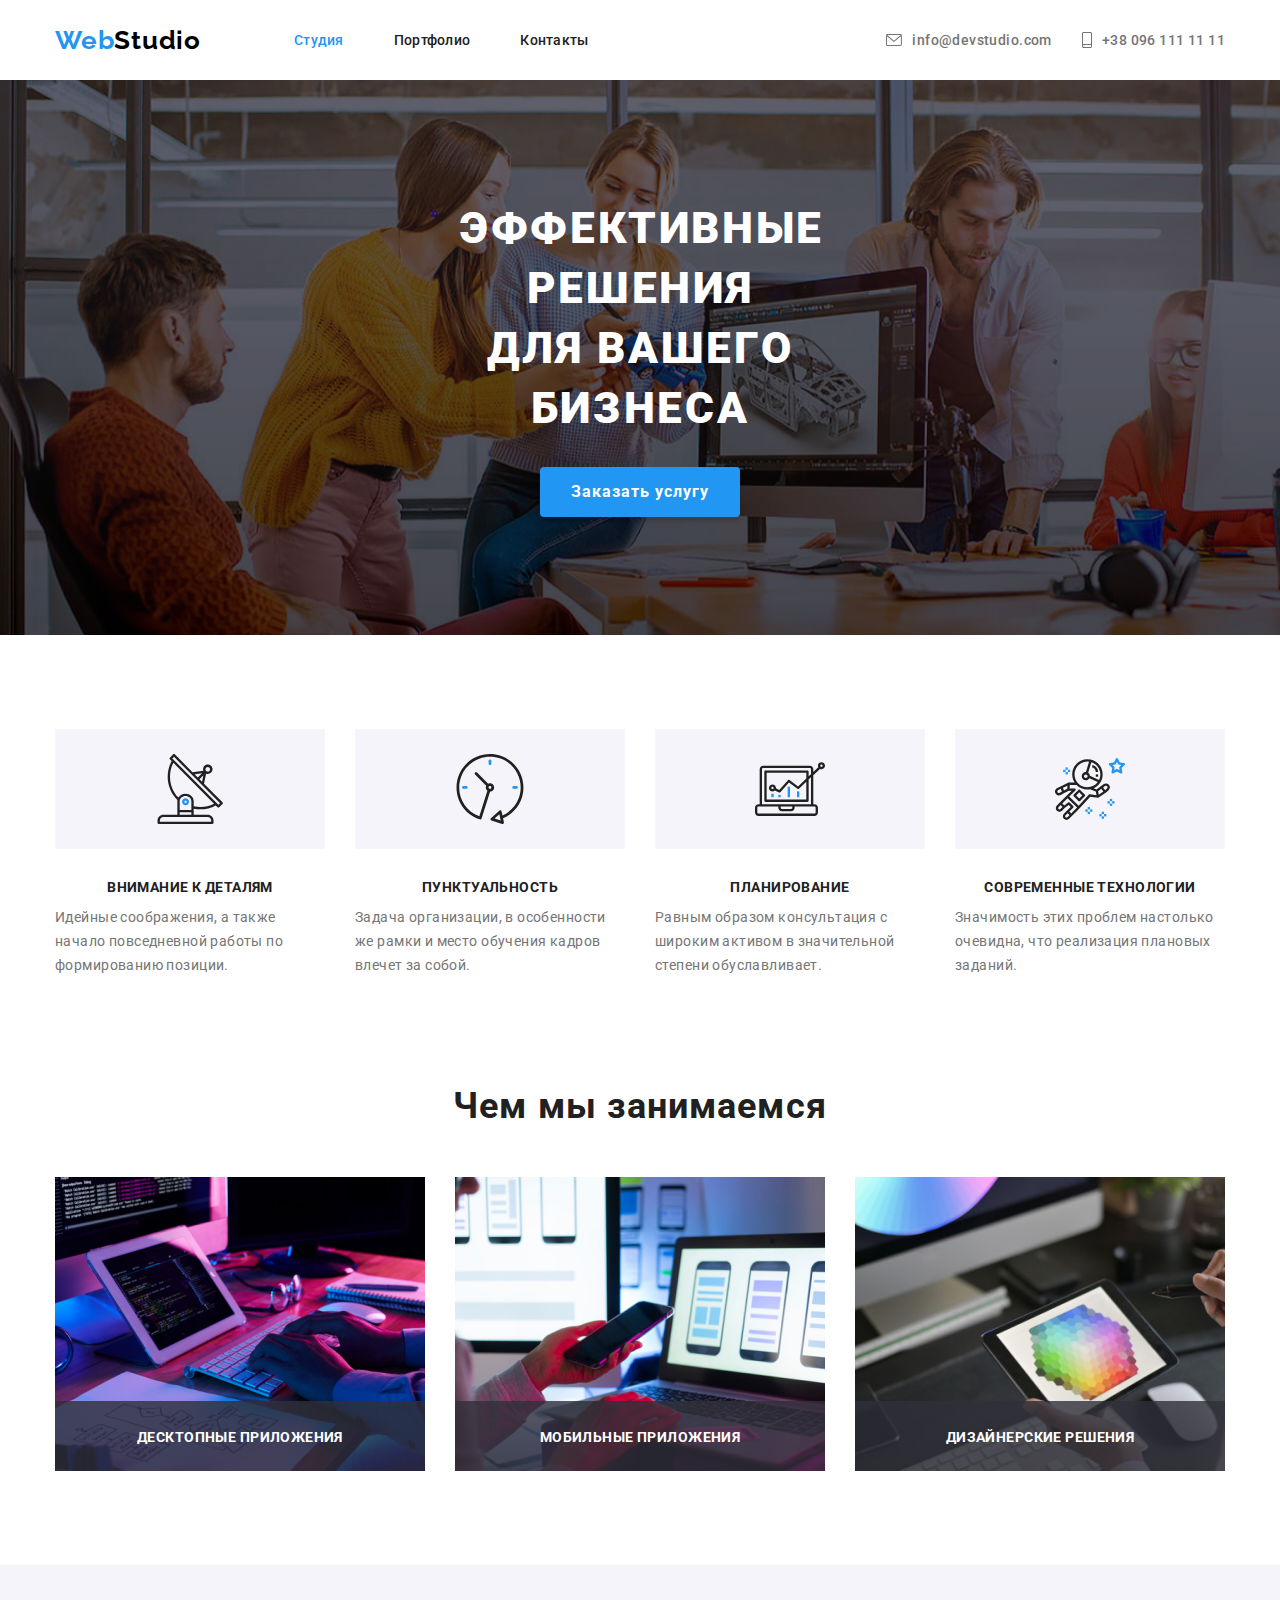
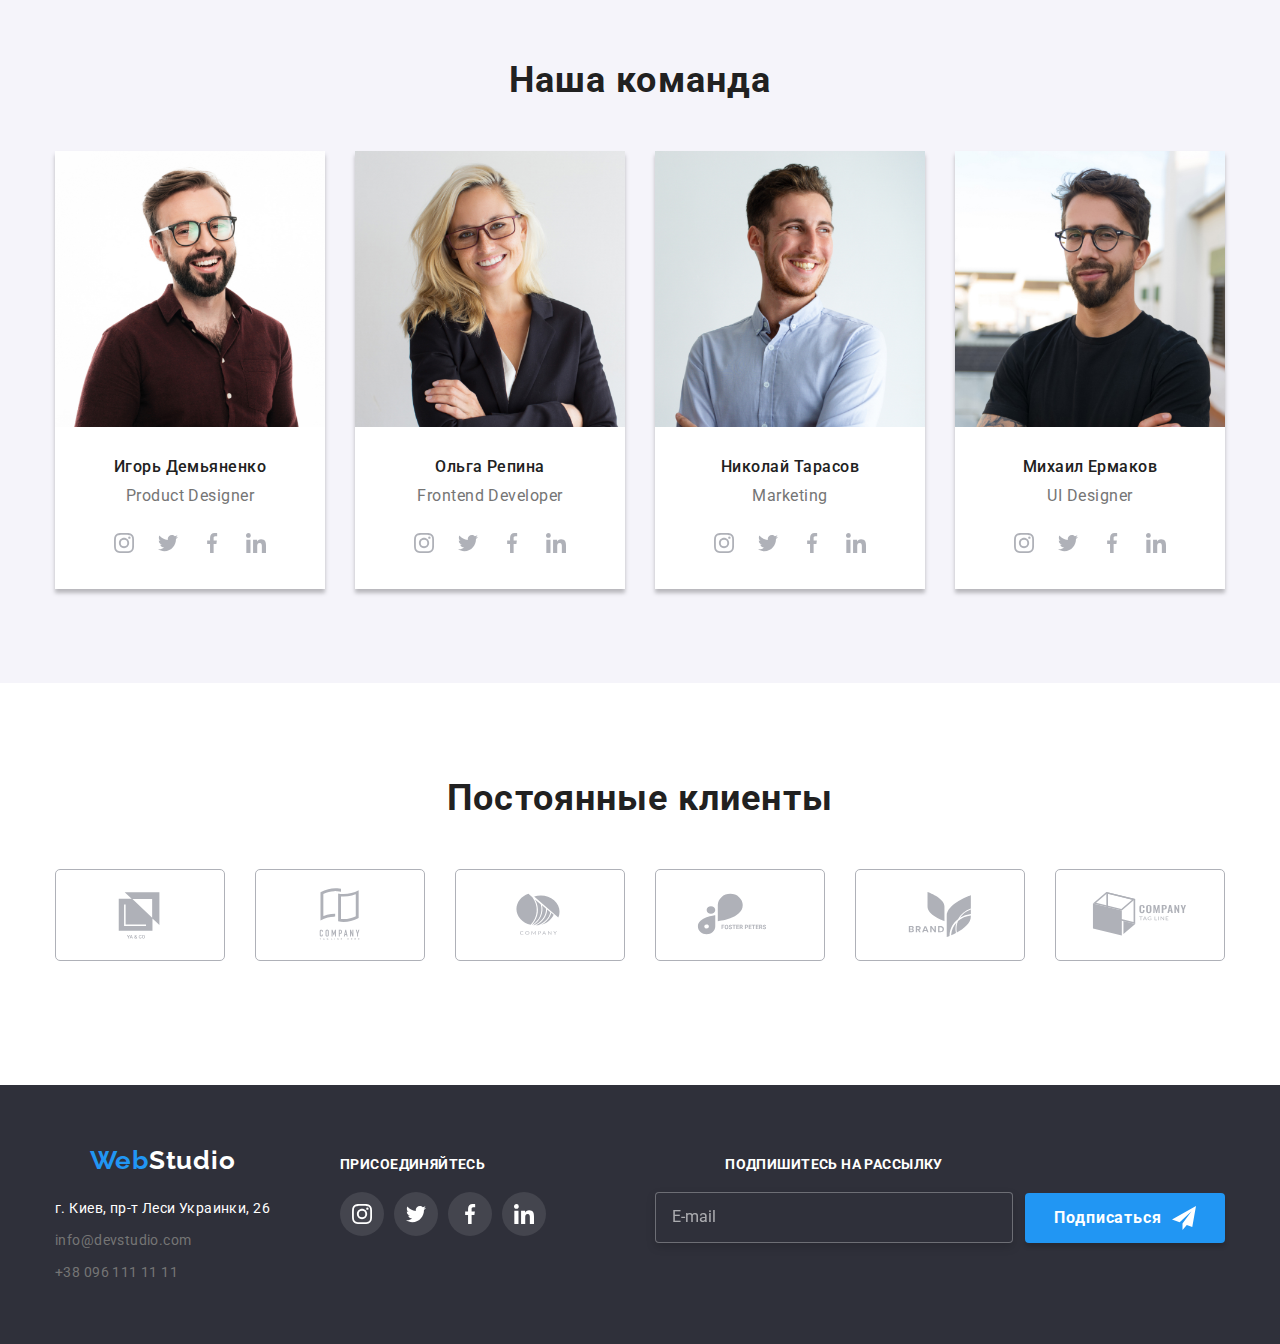
==== commit 64cf3034: "last" ====
--- a/index.html
+++ b/index.html
@@ -19,11 +19,45 @@
 
 <body>
   <!-- хидер -->
-  <header class="page-header">
-    
+  <header class="page-header page-header--tablet">
     <div class="container container--center">
+      <nav class="nav">
+        <a href="./index.html" class="nav__logo nav__logo--padding"><span
+            class="nav__logo nav__logo--web-color">Web</span>Studio</a>
+        <ul class="nav__list">
+          <li class="nav__item">
+            <a class="nav__link nav__link--active" href="./index.html">Студия</a>
+          </li>
+          <li class="nav__item"><a class="nav__link " href="./portfolio.html">Портфолио</a></li>
+          <li class="nav__item"><a class="nav__link" href="#">Контакты</a></li>
+        </ul>
+      </nav>
+      <ul class="address__list">
+        <li class="address__item">
+          <a class="address__link" href="">
+            <svg class="icon icon--mail" >
+              <use href="./img/icons/icons-main-opt.svg#icon-mail"></use>
+            </svg>
+            info@devstudio.com
+          </a>
+        </li>
+        <li class="address__item">
+          <a class="address__link" href="">
+            <svg class="icon icon--tel">
+              <use href="./img/icons/icons-main-opt.svg#icon-smartphone"></use>
+            </svg>
+            +38 096 111 11 11
+          </a>
+        </li>
+      </ul>
+    </div>
+    <!-- хидер конец-->
+  </header>
+  <header class="page-header page-header--mobile">
+  
+    <div class="container container--center container--mobile-padding">
       <nav class="mobile-nav">
-
+  
         <a href="./index.html" class="mobile-nav__logo mobile-nav__logo--padding"><span
             class="mobile-nav__logo mobile-nav__logo--web-color">Web</span>Studio</a>
         <button class="mobile-nav__button js-open-menu" type="button" aria-expanded="false" aria-controls="mobile-menu">
@@ -40,12 +74,12 @@
             </svg>
           </button>
           <nav class="nav">
-        
+  
             <ul class="nav__list">
               <li class="nav__item">
-                <a class="nav__link nav__link--active" href="./index.html">Студия</a>
+                <a class="nav__link " href="./index.html">Студия</a>
               </li>
-              <li class="nav__item"><a class="nav__link " href="./portfolio.html">Портфолио</a></li>
+              <li class="nav__item"><a class="nav__link nav__link--active" href="./portfolio.html">Портфолио</a></li>
               <li class="nav__item"><a class="nav__link" href="#">Контакты</a></li>
             </ul>
           </nav>
@@ -70,22 +104,26 @@
           <ul class="social">
             <li class="social__item">
               <a href="" class="social__link">
-                <span class="social__text">Instagram</span></a></li>
+                <span class="social__text">Instagram</span></a>
+            </li>
             <li class="social__item">
               <a href="" class="social__link">
-                <span class="social__text">Twitter</span></a></li>
+                <span class="social__text">Twitter</span></a>
+            </li>
             <li class="social__item">
               <a href="" class="social__link">
-                <span class="social__text">Facebook</span></a></li>
+                <span class="social__text">Facebook</span></a>
+            </li>
             <li class="social__item">
               <a href="" class="social__link">
-                <span class="social__text">LinkedIn</span></a></li>
+                <span class="social__text">LinkedIn</span></a>
+            </li>
           </ul>
         </div>
       </nav>
-      
-
-     
+  
+  
+  
     </div>
     <!-- хидер конец-->
   </header>
@@ -191,7 +229,7 @@
       <!-- герой конец-->
     </section>
     <!-- приоритеты -->
-    <section class="section">
+    <section class="section section--null-bot-padding">
       <div class="container">
         <ul class="our-priority">
           <li class="our-priority__item our-prioriry--antenna">
@@ -259,7 +297,11 @@
         <ul class="what-we-do">
           <li class="what-we-do__item">
             <div class="what-we-do__container">
-              <img class="what-we-do__img" src="img/index/img1.png" alt="exemple1" width="370" />
+              <picture>
+                <source srcset="/img/index/img1640.jpg" media="(min-width: 1200px)" />
+                <source srcset="/img/index/img1.png" media="(min-width: 768px)" />
+                <img class="what-we-do__img" width="370" alt="example1" src="/img/index/img1.png" />
+              </picture>
               <div class="what-we-do__title what-we-do__title--properties"></div>
               <h3 class="what-we-do__text">Десктопные приложения</h3>
             </div>
@@ -267,14 +309,26 @@
 
           <li class="what-we-do__item">
             <div class="what-we-do__container">
-              <img class="what-we-do__img" src="img/index/img2.png" alt="exemple2" width="370" />
+              <picture>
+                <source srcset="/img/index/img2640.jpg" media="(min-width: 1200px)" />
+                <source srcset="/img/index/img2.png" media="(min-width: 768px)" />
+                <img class="what-we-do__img" width="370" alt="example2" src="/img/index/img2.png" />
+              </picture>
               <div class="what-we-do__title what-we-do__title--properties"></div>
               <h3 class="what-we-do__text">Мобильные приложения</h3>
             </div>
           </li>
           <li class="what-we-do__item">
             <div class="what-we-do__container">
-              <img class="what-we-do__img" src="img/index/img3.png" alt="exemple3" width="370" />
+              <picture>
+                <source srcset="/img/index/img3640.jpg" media="(min-width: 1200px)" />
+                <source srcset="/img/index/img3.png" media="(min-width: 768px)" />
+                <img class="what-we-do__img" width="370" alt="example3" src="/img/index/img3.png" />
+              </picture>
+              <!-- <img class="what-we-do__img"
+                                        srcset="./img/index/img3.png x1, ./img/index/img3640.jpg x2"
+ 
+              src="img/index/img3.png" alt="exemple3" width="370" /> -->
               <div class="what-we-do__title what-we-do__title--properties"></div>
               <h3 class="what-we-do__text">Дизайнерские решения</h3>
             </div>
@@ -289,7 +343,11 @@
         <h2 class="section__title">Наша команда</h2>
         <ul class="our-team">
           <li class="our-team__item">
-            <img class="our-team__img" src="img/index/img4.jpg" alt="Игорь Демьяненко"  />
+            <picture>
+              <source srcset="/img/index/img4@2x.jpg" media="(min-width: 1200px)" />
+              <source srcset="/img/index/img4.jpg" media="(min-width: 768px)" />
+              <img class="our-team__img" alt="Михаил Ермаков" src="/img/index/img4.jpg" />
+            </picture>
             <div class="our-team__description">
               <h3>Игорь Демьяненко</h3>
               <p>Product Designer</p>
@@ -330,7 +388,11 @@
             </div>
           </li>
           <li class="our-team__item">
-            <img class="our-team__img" src="img/index/img5.jpg" alt="Ольга Репина"  />
+            <picture>
+              <source srcset="/img/index/img5@2x.jpg" media="(min-width: 1200px)" />
+              <source srcset="/img/index/img5.jpg" media="(min-width: 768px)" />
+              <img class="our-team__img" alt="Михаил Ермаков" src="/img/index/img5.jpg" />
+            </picture>
             <div class="our-team__description">
               <h3>Ольга Репина</h3>
               <p>Frontend Developer</p>
@@ -373,7 +435,11 @@
 
           </li>
           <li class="our-team__item">
-            <img class="our-team__img" src="img/index/img6.jpg" alt="Николай Тарасов" />
+            <picture>
+              <source srcset="/img/index/img6@2x.jpg" media="(min-width: 1200px)" />
+              <source srcset="/img/index/img6.jpg" media="(min-width: 768px)" />
+              <img class="our-team__img" alt="Михаил Ермаков" src="/img/index/img6.jpg" />
+            </picture>
             <div class="our-team__description">
               <h3>Николай Тарасов</h3>
               <p>Marketing</p>
@@ -416,7 +482,17 @@
 
           </li>
           <li class="our-team__item">
-            <img class="our-team__img" src="img/index/img7.jpg" alt="Михаил Ермаков" />
+            <picture>
+              <source srcset="/img/index/img7@2x.jpg" media="(min-width: 1200px)" />
+              <source srcset="/img/index/img7.jpg" media="(min-width: 768px)" />
+              <img class="our-team__img" alt="Михаил Ермаков" src="/img/index/img7.jpg" />
+            </picture>
+            <!-- <img class="our-team__img" 
+            @media (min-width:480px){
+                        srcset="./img/index/img7.jpg x1, ./img/index/img7@2x.jpg x2"
+            }
+            src="img/index/img7.jpg" 
+            alt="Михаил Ермаков" /> -->
             <div class="our-team__description">
               <h3>Михаил Ермаков</h3>
               <p>UI Designer</p>
@@ -508,60 +584,62 @@
   <!-- футер -->
   <footer class="footer ">
     <div class="container container--flex">
-      <div class="first-col">
-        <a href="index.html" class="nav__logo nav__logo--color">
-          <span class="nav__logo nav__logo--web-color">Web</span>Studio
-        </a>
-        <address class="address">
-          <ul class="address__list">
-            <li class="address__item">
-              г. Киев, пр-т Леси Украинки, 26
-            </li>
-            <li class="address__item">
-              <a class="address__link" href="">info@devstudio.com</a>
-            </li>
-            <li class="address__item">
-              <a class="address__link" href="">+38 096 111 11 11</a>
+      <div class="container__for-two-col">
+        <div class="first-col">
+          <a href="index.html" class="nav__logo nav__logo--color">
+            <span class="nav__logo nav__logo--web-color">Web</span>Studio
+          </a>
+          <address class="address">
+            <ul class="address__list">
+              <li class="address__item">
+                г. Киев, пр-т Леси Украинки, 26
+              </li>
+              <li class="address__item">
+                <a class="address__link" href="">info@devstudio.com</a>
+              </li>
+              <li class="address__item">
+                <a class="address__link" href="">+38 096 111 11 11</a>
+              </li>
+            </ul>
+          </address>
+        </div>
+        <div class="second-col">
+          <h3 class="second-col__title">присоединяйтесь</h3>
+          <ul class="second-col__list">
+            <li class="second-col__item">
+              <a class="second-col__link" href="#">
+                <svg class="icon">
+                  <use class="icon__prop" href="./img/icons/icons-main-opt.svg#icon-instagram">
+                  </use>
+                </svg>
+              </a>
+            </li>
+            <li class="second-col__item">
+              <a class="second-col__link" href="#">
+                <svg class="icon">
+                  <use class="icon__prop" href="./img/icons/icons-main-opt.svg#icon-twitter">
+                  </use>
+                </svg>
+              </a>
+            </li>
+            <li class="second-col__item">
+              <a class="second-col__link" href="#">
+                <svg class="icon">
+                  <use class="icon__prop" href="./img/icons/icons-main-opt.svg#icon-facebook">
+                  </use>
+                </svg>
+              </a>
+            </li>
+            <li class="second-col__item">
+              <a class="second-col__link" href="#">
+                <svg class="icon">
+                  <use class="icon__prop" href="./img/icons/icons-main-opt.svg#icon-linkedin-1">
+                  </use>
+                </svg>
+              </a>
             </li>
           </ul>
-        </address>
-      </div>
-      <div class="second-col">
-        <h3 class="second-col__title">присоединяйтесь</h3>
-        <ul class="second-col__list">
-          <li class="second-col__item">
-            <a class="second-col__link" href="#">
-              <svg class="icon">
-                <use class="icon__prop" href="./img/icons/icons-main-opt.svg#icon-instagram">
-                </use>
-              </svg>
-            </a>
-          </li>
-          <li class="second-col__item">
-            <a class="second-col__link" href="#">
-              <svg class="icon">
-                <use class="icon__prop" href="./img/icons/icons-main-opt.svg#icon-twitter">
-                </use>
-              </svg>
-            </a>
-          </li>
-          <li class="second-col__item">
-            <a class="second-col__link" href="#">
-              <svg class="icon">
-                <use class="icon__prop" href="./img/icons/icons-main-opt.svg#icon-facebook">
-                </use>
-              </svg>
-            </a>
-          </li>
-          <li class="second-col__item">
-            <a class="second-col__link" href="#">
-              <svg class="icon">
-                <use class="icon__prop" href="./img/icons/icons-main-opt.svg#icon-linkedin-1">
-                </use>
-              </svg>
-            </a>
-          </li>
-        </ul>
+        </div>
       </div>
 
       <form class="form" action="" name="subscribe-form">
--- a/css/main.min.css
+++ b/css/main.min.css
@@ -1,2 +1,2 @@
-.mobile-menu:active .body{overflow:hidden}.container{padding:10px 15px !important}.page-header{-webkit-box-shadow:0px 3px 0px 0px rgba(0,0,0,0.25);box-shadow:0px 3px 0px 0px rgba(0,0,0,0.25)}.page-header .mobile-nav{position:relative;display:-webkit-box;display:-ms-flexbox;display:flex}.page-header .mobile-nav__button{height:40px;margin-left:auto;border:none;background:none;padding:0}.page-header .mobile-nav__icon{width:40px;height:40px}.page-header .mobile-nav__icon:hover{fill:#2196f3;cursor:pointer}.page-header .mobile-nav__logo{display:-webkit-box;display:-ms-flexbox;display:flex;-webkit-box-align:center;-ms-flex-align:center;align-items:center;color:#000;font-family:Raleway;font-style:normal;font-weight:bold;font-size:24px;line-height:28px;letter-spacing:0.03em}.page-header .mobile-nav__logo--web-color{color:#2196f3}.page-header .mobile-nav__logo--color{color:#fff}.page-header .mobile-menu.is-open{position:fixed;visibility:visible}.page-header .mobile-menu{position:fixed;padding:40px;height:796px;width:calc(100%);left:0;top:0;bottom:0;right:0;padding-top:0;padding-right:0;background-color:#fff;visibility:hidden}.page-header .mobile-menu .social{display:-webkit-box;display:-ms-flexbox;display:flex;-webkit-box-orient:horizontal;-webkit-box-direction:normal;-ms-flex-direction:row;flex-direction:row;position:relative;bottom:0;margin-top:auto}.page-header .mobile-menu .social .social__link{font-size:18px;line-height:22px;letter-spacing:0.02em;color:#2196f3}.page-header .mobile-menu .social .social__item:not(:first-child){padding-left:10px}.page-header .mobile-menu .social .social__item:not(:last-child){border-right:solid 1px rgba(33,33,33,0.2);padding-right:10px}.page-header .mobile-menu .mobile-menu__button-close{border:none;background:#fff;margin-left:auto;height:40px;display:-webkit-box;display:-ms-flexbox;display:flex;padding:10px 15px}.page-header .mobile-menu .mobile-menu__button-close:hover,.page-header .mobile-menu .mobile-menu__button-close:focus{fill:#2196f3}.page-header .mobile-menu__svg{width:40px;height:40px}.page-header .mobile-menu .nav .nav__list{-webkit-box-align:start;-ms-flex-align:start;align-items:flex-start;display:-webkit-box;display:-ms-flexbox;display:flex;-webkit-box-orient:vertical;-webkit-box-direction:normal;-ms-flex-direction:column;flex-direction:column;margin-bottom:302px}.page-header .mobile-menu .nav .nav__item:not(:last-child){margin-bottom:36px}.page-header .mobile-menu .nav .nav__link{font-family:Roboto;font-style:normal;font-weight:500;font-size:40px;line-height:47px;letter-spacing:0.02em;color:inherit;-webkit-transition:color 250ms cubic-bezier(0.4, 0, 0.2, 1);transition:color 250ms cubic-bezier(0.4, 0, 0.2, 1)}.page-header .mobile-menu .nav .nav__link--active{color:#2196f3}.page-header .mobile-menu .nav .nav__link--active--active::before{content:'';width:100%;height:4px;border-radius:4px;background-color:#2196f3}.page-header .mobile-menu .nav .nav__link:hover,.page-header .mobile-menu .nav .nav__link:focus{color:#2196f3}.page-header .mobile-menu .address__list{display:-webkit-box;display:-ms-flexbox;display:flex;-webkit-box-orient:vertical;-webkit-box-direction:reverse;-ms-flex-direction:column-reverse;flex-direction:column-reverse;margin-bottom:64px}.page-header .mobile-menu .address__list .address__item:not(:first-child){margin-bottom:32px}.page-header .mobile-menu .address__list .address__link--tel-style{font-weight:500;font-size:34px;line-height:40px;letter-spacing:0.02em;color:#2196f3}.page-header .mobile-menu .address__list .address__link--mail-style{font-weight:500;font-size:24px;line-height:28px;letter-spacing:0.02em;color:#757575}.page-header .mobile-menu .address__list .address__link{font-family:Roboto;-webkit-transition:color 250ms cubic-bezier(0.4, 0, 0.2, 1);transition:color 250ms cubic-bezier(0.4, 0, 0.2, 1)}.page-header .mobile-menu .address__list .address__link:hover>.icon,.page-header .mobile-menu .address__list .address__link:focus>.icon,.page-header .mobile-menu .address__list .address__link:hover{color:#2196f3;fill:#2196f3}.page-header .mobile-menu .address__list .address__link .icon{display:none;fill:currentColor}.page-header .mobile-menu .address__list .address__link .icon--mail{width:16px;height:12px}.page-header .mobile-menu .address__list .address__link .icon--tel{width:10px;height:16px}.backdrop{overflow-y:hidden;position:fixed;top:0;left:0;width:100%;height:100%;background:rgba(150,145,145,0.2);z-index:3;opacity:1;-webkit-transition:opacity 250ms cubic-bezier(0.165, 0.84, 0.44, 1);transition:opacity 250ms cubic-bezier(0.165, 0.84, 0.44, 1)}.modal{position:relative;top:50%;left:50%;-webkit-transform:translate(-50%, -50%);transform:translate(-50%, -50%);width:450px;height:609px;background:#ffffff;-webkit-box-shadow:0px 1px 3px rgba(0,0,0,0.12),0px 1px 1px rgba(0,0,0,0.14),0px 2px 1px rgba(0,0,0,0.2);box-shadow:0px 1px 3px rgba(0,0,0,0.12),0px 1px 1px rgba(0,0,0,0.14),0px 2px 1px rgba(0,0,0,0.2);border-radius:4px}.modal .modal__container{padding:40px}.modal .button--modal-style{display:-webkit-box;display:-ms-flexbox;display:flex;position:absolute;left:calc(100% - 38px);margin-right:8px;display:block;margin-left:auto;width:30px;height:30px;margin-top:8px;border:1px solid rgba(197,46,66,0.1);border-radius:50%;cursor:pointer;-webkit-box-shadow:0px 2px 4px 1px rgba(47,48,58,0.4);box-shadow:0px 2px 4px 1px rgba(47,48,58,0.4);-webkit-transition:-webkit-box-shadow 250ms cubic-bezier(0.165, 0.84, 0.44, 1);transition:-webkit-box-shadow 250ms cubic-bezier(0.165, 0.84, 0.44, 1);transition:box-shadow 250ms cubic-bezier(0.165, 0.84, 0.44, 1);transition:box-shadow 250ms cubic-bezier(0.165, 0.84, 0.44, 1), -webkit-box-shadow 250ms cubic-bezier(0.165, 0.84, 0.44, 1)}.modal .button--modal-style:hover{-webkit-box-shadow:none;box-shadow:none}.modal .button:hover,.modal .button:focus{background-color:#fff;color:#2196f3}.modal .button .button__svg{width:18px;height:18px}.modal .button--submit-style{position:relative;right:-50%;-webkit-transform:translateX(-50%);transform:translateX(-50%);min-width:200px;height:50px;border-radius:4px;background-color:#2196f3;-webkit-box-shadow:0px 4px 4px rgba(0,0,0,0.15);box-shadow:0px 4px 4px rgba(0,0,0,0.15);font-weight:bold;font-size:16px;line-height:30px;text-align:center;letter-spacing:0.06em;color:#fff;border-color:transparent;-webkit-transition:background-color 250ms cubic-bezier(0.4, 0, 0.2, 1);transition:background-color 250ms cubic-bezier(0.4, 0, 0.2, 1)}.modal .button .button__svg{display:-webkit-box;display:-ms-flexbox;display:flex;-webkit-box-align:center;-ms-flex-align:center;align-items:center}.modal .button .button--modal-style{position:fixed;width:30px;height:30px;border:1px solid rgba(0,0,0,0.1);border-radius:50%;cursor:pointer;-webkit-box-shadow:0px 2px 4px 1px rgba(47,48,58,0.4);box-shadow:0px 2px 4px 1px rgba(47,48,58,0.4);-webkit-transition:-webkit-box-shadow 250ms cubic-bezier(0.165, 0.84, 0.44, 1);transition:-webkit-box-shadow 250ms cubic-bezier(0.165, 0.84, 0.44, 1);transition:box-shadow 250ms cubic-bezier(0.165, 0.84, 0.44, 1);transition:box-shadow 250ms cubic-bezier(0.165, 0.84, 0.44, 1), -webkit-box-shadow 250ms cubic-bezier(0.165, 0.84, 0.44, 1)}.modal .button .button--modal-style:hover{-webkit-box-shadow:none;box-shadow:none}.modal__title{font-weight:bold;font-size:20px;line-height:23px;text-align:center;letter-spacing:0.03em;margin-bottom:12px;color:#212121}.modal-form__checkbox--one,.modal-form__checkbox--two{height:15px;position:absolute;top:50%;left:-12px;-webkit-transform:translateY(-50%);transform:translateY(-50%)}.modal-form__checkbox--two{visibility:hidden}.modal-form__input:checked+.modal-form__checkbox--two{visibility:visible}.modal-form__input:checked+.modal-form__checkbox--two+.modal-form__checkbox--one{visibility:hidden}.modal-form__label{position:relative;display:block;margin-bottom:10px}.modal-form__label--margin{margin-bottom:30px}.modal-form__label:focus-within .modal-form__container{fill:#2196f3}.modal-form__label:focus-within .modal-form__input{outline-color:#2196f3}.modal-form__label--text-style textarea::-webkit-input-placeholder{font-size:14px;line-height:16px;letter-spacing:0.01em;color:rgba(117,117,117,0.5)}.modal-form__label--text-style textarea:-ms-input-placeholder{font-size:14px;line-height:16px;letter-spacing:0.01em;color:rgba(117,117,117,0.5)}.modal-form__label--text-style textarea::-ms-input-placeholder{font-size:14px;line-height:16px;letter-spacing:0.01em;color:rgba(117,117,117,0.5)}.modal-form__label--text-style textarea::placeholder{font-size:14px;line-height:16px;letter-spacing:0.01em;color:rgba(117,117,117,0.5)}.modal-form__label .modal-form__input{height:40px;border:1px solid rgba(33,33,33,0.2);border-radius:4px;min-width:370px;padding-left:42px;-webkit-transition:outline-color 250ms cubic-bezier(0.4, 0, 0.2, 1);transition:outline-color 250ms cubic-bezier(0.4, 0, 0.2, 1)}.modal-form__label .modal-form__container{position:relative;margin-top:4px}.modal-form__label .modal-form__icon{position:absolute;width:18px;height:18px;top:50%;left:12px;-webkit-transform:translateY(-50%);transform:translateY(-50%);-webkit-transition:fill 250ms cubic-bezier(0.4, 0, 0.2, 1);transition:fill 250ms cubic-bezier(0.4, 0, 0.2, 1)}.modal-form__label .modal-form__icon--checkbox{width:16px;height:15px;-webkit-transition:fill 250ms cubic-bezier(0.4, 0, 0.2, 1);transition:fill 250ms cubic-bezier(0.4, 0, 0.2, 1)}.modal-form__label .modal-form__textarea{height:120px;resize:none;min-width:370px;border-color:#2196f3;border:1px solid rgba(33,33,33,0.2);-webkit-box-sizing:border-box;box-sizing:border-box;border-radius:4px;padding:12px 16px;margin-top:4px;outline-color:none;-webkit-transition:outline-color 250ms cubic-bezier(0.4, 0, 0.2, 1);transition:outline-color 250ms cubic-bezier(0.4, 0, 0.2, 1)}.modal-form__label .modal-form__textarea:focus{outline-color:#2196f3;border-color:#2196f3}.modal-form__label .modal-form__text{font-weight:400;font-size:12px;line-height:14px;letter-spacing:0.03em}.modal-form__label .modal-form__text--checkbox{font-size:12px;line-height:14px;letter-spacing:0.03em;padding-left:24px;color:#757575}.modal-form__label .modal-form__link{text-decoration:underline}.is-hidden{opacity:0;pointer-events:none;visibility:hidden;-webkit-transition:opacity 250ms cubic-bezier(0.165, 0.84, 0.44, 1);transition:opacity 250ms cubic-bezier(0.165, 0.84, 0.44, 1)}.container--block-direction{padding:118px 60px !important;display:-webkit-box;display:-ms-flexbox;display:flex;-webkit-box-orient:vertical;-webkit-box-direction:normal;-ms-flex-direction:column;flex-direction:column;-webkit-box-align:center;-ms-flex-align:center;align-items:center}.hero{background-color:#2f303a;background:-webkit-gradient(linear, left top, left bottom, from(rgba(47,48,58,0.4)), to(rgba(0,0,0,0.5))),url(../img/index/bg-index.jpg);background:linear-gradient(rgba(47,48,58,0.4), rgba(0,0,0,0.5)),url(../img/index/bg-index.jpg);background-repeat:no-repeat;background-size:cover}.hero .hero__title{max-width:360px;font-weight:900;font-size:26px;line-height:42px;text-align:center;letter-spacing:0.06em;text-transform:uppercase;color:#fff}.hero .hero__button{min-width:200px;height:50px;-webkit-box-align:center;-ms-flex-align:center;align-items:center;background-color:#2196f3;-webkit-box-shadow:0px 4px 4px rgba(0,0,0,0.15);box-shadow:0px 4px 4px rgba(0,0,0,0.15);border-radius:4px;cursor:pointer;font-weight:bold;font-size:16px;line-height:30px;align-items:center;text-align:center;letter-spacing:0.06em;color:#fff;border-color:transparent;-webkit-transition:background-color 250ms cubic-bezier(0.4, 0, 0.2, 1);transition:background-color 250ms cubic-bezier(0.4, 0, 0.2, 1)}.hero .hero__button:hover,.hero .hero__button:focus{background-color:#fff;color:#2196f3}.our-clients{display:-webkit-box;display:-ms-flexbox;display:flex;-ms-flex-wrap:wrap;flex-wrap:wrap}.our-clients .our-clients__icon{width:106px;height:60px;fill:#afb1b8}.our-clients .our-clients__icon .icon__prop{-webkit-transition:fill 450ms cubic-bezier(0.4, 0, 0.2, 1);transition:fill 450ms cubic-bezier(0.4, 0, 0.2, 1)}.our-clients__item:not(:nth-child(2n+2)){margin-right:30px;width:calc((100% - 31px) / 2)}.our-clients__item:not(:nth-child(n+5)){margin-bottom:30px}.our-clients__link{width:210px;height:92px;display:-webkit-box;display:-ms-flexbox;display:flex;-webkit-box-pack:center;-ms-flex-pack:center;justify-content:center;-webkit-box-align:center;-ms-flex-align:center;align-items:center;border:1px solid #afb1b8;border-radius:5px;-webkit-transition:border-color 250ms cubic-bezier(0.4, 0, 0.2, 1);transition:border-color 250ms cubic-bezier(0.4, 0, 0.2, 1)}.our-clients__link:hover,.our-clients__link:focus{border-color:#2196f3}.our-clients__link:hover .icon__prop,.our-clients__link:focus .icon__prop{fill:#2196f3}.section--bg{background-color:#f5f4fa}.our-team .our-team__item{-webkit-box-shadow:0px 4px 4px rgba(0,0,0,0.25);box-shadow:0px 4px 4px rgba(0,0,0,0.25);background-color:#fff;margin-bottom:30px}.our-team .our-team__item__img{width:450px}.our-team .our-team__item:last-child{margin-right:0px}.our-team .our-team__item .our-team__description{padding:30px 0 24px 0}.our-team .our-team__item .our-team__description h3{font-weight:500;font-size:16px;line-height:19px;text-align:center;letter-spacing:0.03em;margin-bottom:10px}.our-team .our-team__item .our-team__description p{font-size:16px;line-height:19px;text-align:center;letter-spacing:0.03em;color:#757575;margin-bottom:16px}.our-team .icon-block{display:-webkit-box;display:-ms-flexbox;display:flex;-webkit-box-pack:center;-ms-flex-pack:center;justify-content:center}.our-team .icon-block .icon__prop{fill:#afb1b8;-webkit-transition:fill 150ms cubic-bezier(0.4, 0, 0.2, 1);transition:fill 150ms cubic-bezier(0.4, 0, 0.2, 1)}.our-team .icon-block .icon-block__link{padding:12px;display:-webkit-box;display:-ms-flexbox;display:flex;background-color:none;border-radius:50%;-webkit-transition:background-color 250ms cubic-bezier(0.4, 0, 0.2, 1);transition:background-color 250ms cubic-bezier(0.4, 0, 0.2, 1)}.our-team .icon-block .icon-block__link:hover,.our-team .icon-block .icon-block__link:focus{background-color:#2196f3}.our-team .icon-block .icon-block__link .icon-block__icon{width:20px;height:20px}.our-team .icon-block .icon-block__link:hover .icon__prop,.our-team .icon-block .icon-block__link:focus .icon__prop{fill:#fff}.our-priority__container{display:-webkit-box;display:-ms-flexbox;display:flex;-webkit-box-pack:center;-ms-flex-pack:center;justify-content:center;padding:25px 0 25px 0;margin-bottom:30px;background-color:#f5f4fa}.our-priority__title{display:-webkit-box;display:-ms-flexbox;display:flex;-webkit-box-pack:center;-ms-flex-pack:center;justify-content:center;font-weight:bold;font-size:14px;line-height:16px;letter-spacing:0.03em;text-transform:uppercase;margin-bottom:10px}.our-priority .our-priority__text{font-weight:normal;font-size:14px;line-height:24px;letter-spacing:0.03em;color:#757575}.our-priority .our-priority__item{margin-bottom:30px}.our-priority .our-priority__item:last-child{margin-bottom:0px}.section.section--null-top-padding{padding-top:0px}.section.section--display-none{display:none}.section__title{font-weight:bold;font-size:28px;line-height:33px;text-align:center;letter-spacing:0.03em;margin-bottom:30px}.what-we-do .what-we-do__item .what-we-do__container{z-index:1}.what-we-do .what-we-do__item .what-we-do__img{position:inherit}.what-we-do .what-we-do__text{position:absolute;text-transform:uppercase;top:calc(100% - 42px);color:#fff;font-size:14px;line-height:16px;text-align:center;letter-spacing:0.03em}.what-we-do .what-we-do__title--properties{display:-webkit-box;display:-ms-flexbox;display:flex;position:absolute;width:100%;height:70px;background-color:#2f303a;opacity:80%}.nav__logo{color:#000;font-family:Raleway;font-style:normal;font-weight:bold;font-size:26px;line-height:31px;letter-spacing:0.03em;margin-bottom:20px}.nav__logo--web-color{color:#2196f3}.nav__logo--color{color:#fff}.footer{background-color:#2f303a}.footer .first-col{-webkit-box-orient:vertical;-webkit-box-direction:normal;-ms-flex-direction:column;flex-direction:column;display:-webkit-box;display:-ms-flexbox;display:flex;-webkit-box-align:center;-ms-flex-align:center;align-items:center}.footer .container--flex{padding:60px 15px !important}.footer .container--flex .second-col{display:-webkit-box;display:-ms-flexbox;display:flex;-webkit-box-orient:vertical;-webkit-box-direction:normal;-ms-flex-direction:column;flex-direction:column;-webkit-box-align:center;-ms-flex-align:center;align-items:center;margin-bottom:60px}.footer .container--flex .second-col__list{display:-webkit-box;display:-ms-flexbox;display:flex}.footer .container--flex .second-col .second-col__item{border-radius:44px;background:rgba(255,255,255,0.1)}.footer .container--flex .second-col .second-col__item:not(:last-child){margin-right:10px}.footer .container--flex .second-col .second-col__item .icon{width:20px;height:20px}.footer .container--flex .second-col .second-col__item .icon__prop{fill:#fff}.footer .container--flex .second-col .second-col__item .second-col:last-child{margin-right:0}.footer .container--flex .second-col .second-col__link{width:44px;height:44px;display:-webkit-box;display:-ms-flexbox;display:flex;-webkit-box-pack:center;-ms-flex-pack:center;justify-content:center;-webkit-box-align:center;-ms-flex-align:center;align-items:center;border-radius:44px;-webkit-transition:background-color 250ms cubic-bezier(0.4, 0, 0.2, 1);transition:background-color 250ms cubic-bezier(0.4, 0, 0.2, 1)}.footer .container--flex .second-col .second-col__link:hover,.footer .container--flex .second-col .second-col__link:focus{background-color:#2196f3}.footer .container--flex .second-col .second-col__title{font-style:normal;font-weight:bold;font-size:14px;line-height:16px;letter-spacing:0.03em;text-transform:uppercase;margin-bottom:20px;color:#ffffff}.footer .address{font-family:Roboto;font-style:normal;font-weight:normal;font-size:14px;line-height:24px;letter-spacing:0.03em;color:#fff}.footer .address__list{display:-webkit-box;display:-ms-flexbox;display:flex;-webkit-box-align:center;-ms-flex-align:center;align-items:center;-webkit-box-orient:vertical;-webkit-box-direction:normal;-ms-flex-direction:column;flex-direction:column;margin-bottom:60px}.footer .address .address__item:not(:last-child){margin-bottom:8px}.footer .address .address__link{letter-spacing:0.03em;color:#757575;-webkit-transition:color 250ms cubic-bezier(0.4, 0, 0.2, 1);transition:color 250ms cubic-bezier(0.4, 0, 0.2, 1)}.footer .address .address__link:hover,.footer .address .address__link:focus{color:#fff}.footer .form{margin-left:auto;margin-right:auto;display:-webkit-box;display:-ms-flexbox;display:flex;-webkit-box-orient:vertical;-webkit-box-direction:normal;-ms-flex-direction:column;flex-direction:column;-webkit-box-align:center;-ms-flex-align:center;align-items:center}.footer .form__label{width:100%;margin-bottom:20px}.footer .form input::-webkit-input-placeholder{color:rgba(255,255,255,0.6)}.footer .form input:-ms-input-placeholder{color:rgba(255,255,255,0.6)}.footer .form input::-ms-input-placeholder{color:rgba(255,255,255,0.6)}.footer .form input::placeholder{color:rgba(255,255,255,0.6)}.footer .form__title{margin-bottom:20px;text-align:center;font-weight:bold;font-size:14px;line-height:16px;letter-spacing:0.03em;text-transform:uppercase;color:#ffffff}.footer .form .icon{fill:#fff;width:24px;height:24px;margin-left:10px}.footer .form .button__text{font-weight:bold;font-size:16px;line-height:30px;text-align:center;letter-spacing:0.06em}.footer .form .form__input{padding:15px 16px;width:100%;border:1px solid rgba(255,255,255,0.3);-webkit-box-sizing:border-box;box-sizing:border-box;-webkit-filter:drop-shadow(0px 4px 4px rgba(0,0,0,0.15));filter:drop-shadow(0px 4px 4px rgba(0,0,0,0.15));border-radius:4px;background:#2f303a}.footer .form .button{display:-webkit-box;display:-ms-flexbox;display:flex;position:relative;-webkit-box-align:center;-ms-flex-align:center;align-items:center;-webkit-box-pack:center;-ms-flex-pack:center;justify-content:center;border:0px;padding:0px;min-width:200px;height:50px;border-radius:4px;background-color:#2196f3;-webkit-box-shadow:0px 4px 4px rgba(0,0,0,0.15);box-shadow:0px 4px 4px rgba(0,0,0,0.15);font-weight:bold;font-size:16px;line-height:30px;text-align:center;letter-spacing:0.06em;color:#fff;border-color:transparent;-webkit-transition:background-color 250ms cubic-bezier(0.4, 0, 0.2, 1);transition:background-color 250ms cubic-bezier(0.4, 0, 0.2, 1)}.footer .form .button:hover,.footer .form .button:focus{background-color:#fff;color:#2196f3}.footer .form .button:hover .icon__prop,.footer .form .button:focus .icon__prop{fill:#2196f3}.buttons{display:-webkit-box;display:-ms-flexbox;display:flex;-webkit-box-pack:center;-ms-flex-pack:center;justify-content:center}.buttons--marg-bottom{margin-bottom:50px}.buttons__item:not(:last-child){margin-right:8px}.buttons .button{background-color:#f5f4fa;border-radius:4px;font-family:Roboto;font-style:normal;font-weight:500;font-size:16px;line-height:26px;text-align:center;letter-spacing:0.03em;border-color:transparent;padding:6px 22px;cursor:pointer;border-radius:4px;-webkit-transition:background-color 250ms cubic-bezier(0.4, 0, 0.2, 1),color 150ms cubic-bezier(0.4, 0, 0.2, 1),-webkit-box-shadow 250ms cubic-bezier(0.4, 0, 0.2, 1);transition:background-color 250ms cubic-bezier(0.4, 0, 0.2, 1),color 150ms cubic-bezier(0.4, 0, 0.2, 1),-webkit-box-shadow 250ms cubic-bezier(0.4, 0, 0.2, 1);transition:background-color 250ms cubic-bezier(0.4, 0, 0.2, 1),color 150ms cubic-bezier(0.4, 0, 0.2, 1),box-shadow 250ms cubic-bezier(0.4, 0, 0.2, 1);transition:background-color 250ms cubic-bezier(0.4, 0, 0.2, 1),color 150ms cubic-bezier(0.4, 0, 0.2, 1),box-shadow 250ms cubic-bezier(0.4, 0, 0.2, 1),-webkit-box-shadow 250ms cubic-bezier(0.4, 0, 0.2, 1)}.buttons .button:hover,.buttons .button:focus{background-color:#2196f3;color:#fff;-webkit-box-shadow:0px 4px 4px 0px rgba(0,0,0,0.25);box-shadow:0px 4px 4px 0px rgba(0,0,0,0.25)}.examples-sect{display:-webkit-box;display:-ms-flexbox;display:flex;-ms-flex-wrap:wrap;flex-wrap:wrap}.examples-sect .title-port{padding:20px 24px;border:1px solid #e5e5e5;border-top-color:transparent}.examples-sect span{font-weight:normal;font-size:16px;line-height:30px;letter-spacing:0.03em;color:#757575}.examples-sect h3{font-weight:bold;font-size:18px;line-height:36px;letter-spacing:0.06em}.examples-sect .img-description{overflow:hidden;position:relative}.examples-sect .img-description .img-description__text{font-size:18px;line-height:28px;letter-spacing:0.03em;padding:63px 24px;color:#ffffff}.examples-sect .img-description .img-description__overlay{position:absolute;background-color:#2196f3;width:370px;height:294px;opacity:80%;-webkit-transform:translateY(100%);transform:translateY(100%);-webkit-transition:-webkit-transform 250ms cubic-bezier(0.4, 0, 0.2, 1);transition:-webkit-transform 250ms cubic-bezier(0.4, 0, 0.2, 1);transition:transform 250ms cubic-bezier(0.4, 0, 0.2, 1);transition:transform 250ms cubic-bezier(0.4, 0, 0.2, 1), -webkit-transform 250ms cubic-bezier(0.4, 0, 0.2, 1)}.examples-sect__item{-webkit-box-shadow:0px 4px 4px 0px rgba(0,0,0,0);box-shadow:0px 4px 4px 0px rgba(0,0,0,0);-webkit-transition:-webkit-box-shadow 250ms cubic-bezier(0.4, 0, 0.2, 1);transition:-webkit-box-shadow 250ms cubic-bezier(0.4, 0, 0.2, 1);transition:box-shadow 250ms cubic-bezier(0.4, 0, 0.2, 1);transition:box-shadow 250ms cubic-bezier(0.4, 0, 0.2, 1), -webkit-box-shadow 250ms cubic-bezier(0.4, 0, 0.2, 1);margin-bottom:30px}.examples-sect__item:hover,.examples-sect__item:focus{-webkit-box-shadow:0px 4px 4px 0px rgba(0,0,0,0.25);box-shadow:0px 4px 4px 0px rgba(0,0,0,0.25)}.examples-sect__item:not(:nth-child(3n+3)){margin-right:30px;width:calc((100% - 60px) / 3)}.examples-sect__item:nth-child(n+7){margin-bottom:0px}.examples-sect__link{color:#212121}.examples-sect__link:hover .img-description__overlay,.examples-sect__link:focus .img-description__overlay{-webkit-transform:translateY(0%);transform:translateY(0%)}a{text-decoration:none}.visually_hidden{position:absolute;width:1px;height:1px;margin:-1px;border:0;padding:0;clip:rect(0 0 0 0);overflow:hidden}img{display:block}img{max-width:100%;height:auto}h1,h2,h3,h4,h5,p{margin-top:0}ul{margin-top:0;list-style:none;padding:0;margin:0}.is-hidden{opacity:0;pointer-events:none;visibility:hidden;-webkit-transition:opacity 250ms cubic-bezier(0.165, 0.84, 0.44, 1);transition:opacity 250ms cubic-bezier(0.165, 0.84, 0.44, 1)}.container{margin:0 auto;padding:0 15px}.section{padding:60px 0}body{max-width:480px;margin:0 auto;color:#212121;font-family:Roboto, sans-serif}
+.mobile-menu:active .body{overflow:hidden}.container--center{display:-webkit-box;display:-ms-flexbox;display:flex}.page-header{margin:0 auto;-webkit-box-shadow:0px 3px 0px 0px rgba(0,0,0,0.25);box-shadow:0px 3px 0px 0px rgba(0,0,0,0.25)}@media (max-width: 767px){.page-header .container--mobile-padding{padding-top:10px;padding-bottom:10px}}.page-header--mobile{display:none}@media (max-width: 767px){.page-header--mobile{display:block}}.page-header--tablet{display:none;-webkit-box-shadow:0px 3px 0px 0px rgba(0,0,0,0.25);box-shadow:0px 3px 0px 0px rgba(0,0,0,0.25)}@media (min-width: 768px){.page-header--tablet{display:block}}.page-header--tablet .address__list{margin-left:auto}@media (min-width: 767px){.page-header--tablet .address__list{margin-left:auto;padding:21px 0}.page-header--tablet .address__list .address__item{display:-webkit-box;display:-ms-flexbox;display:flex}.page-header--tablet .address__list .address__item:not(:last-child){margin-bottom:10px}}@media (min-width: 1200px){.page-header--tablet .address__list{display:-webkit-box;display:-ms-flexbox;display:flex;-webkit-box-pack:center;-ms-flex-pack:center;justify-content:center;-webkit-box-align:center;-ms-flex-align:center;align-items:center}.page-header--tablet .address__list .address__item:not(:last-child){margin-bottom:0px}.page-header--tablet .address__list .address__item:not(:first-child){margin-left:30px}.page-header--tablet .address__list .address__link{font-size:14px;line-height:16px;letter-spacing:0.03em;display:-webkit-box;display:-ms-flexbox;display:flex;-webkit-box-pack:center;-ms-flex-pack:center;justify-content:center;-webkit-box-align:center;-ms-flex-align:center;align-items:center}}.page-header--tablet .icon{margin-right:10px;fill:currentColor}.page-header--tablet .icon--mail{width:16px;height:12px}.page-header--tablet .icon--tel{width:10px;height:16px}.page-header--tablet .address__link{color:#757575;font-family:Roboto;font-style:normal;font-weight:500;font-size:12px;line-height:14px;letter-spacing:0.03em;color:#757575;-webkit-transition:color 250ms cubic-bezier(0.4, 0, 0.2, 1);transition:color 250ms cubic-bezier(0.4, 0, 0.2, 1)}.page-header--tablet .address__link:hover>.icon,.page-header--tablet .address__link:focus>.icon,.page-header--tablet .address__link:hover{color:#2196f3;fill:#2196f3}.page-header--tablet .nav{height:80px;display:-webkit-box;display:-ms-flexbox;display:flex;-webkit-box-align:center;-ms-flex-align:center;align-items:center}.page-header--tablet .nav .nav__list{-webkit-box-align:center;-ms-flex-align:center;align-items:center;display:-webkit-box;display:-ms-flexbox;display:flex;margin-left:88px}@media (min-width: 1200px){.page-header--tablet .nav .nav__list{margin-left:93px}}.page-header--tablet .nav .nav__item{position:relative;display:-webkit-box;display:-ms-flexbox;display:flex;-webkit-box-align:center;-ms-flex-align:center;align-items:center;height:80px}.page-header--tablet .nav .nav__item:not(:first-child){margin-left:50px}.page-header--tablet .nav .nav__logo--padding{padding:24px 0}.page-header--tablet .nav .nav__link{padding:32px 0;font-family:Roboto;font-style:normal;font-weight:500;font-size:14px;line-height:16px;letter-spacing:0.02em;color:inherit;-webkit-transition:color 250ms cubic-bezier(0.4, 0, 0.2, 1);transition:color 250ms cubic-bezier(0.4, 0, 0.2, 1)}.page-header--tablet .nav .nav__link--active{color:#2196f3}.page-header--tablet .nav .nav__link--active--active::before{position:absolute;top:calc(100% - 4px);content:'';width:100%;height:4px;border-radius:4px;background-color:#2196f3}.page-header--tablet .nav .nav__link:hover,.page-header--tablet .nav .nav__link:focus{color:#2196f3}@media (min-width: 480px){.page-header{width:480px}}@media (min-width: 768px){.page-header{width:768px}}@media (min-width: 1200px){.page-header{width:1200px}}.page-header .mobile-nav{position:relative;display:-webkit-box;display:-ms-flexbox;display:flex;width:100%}.page-header .mobile-nav .mobile-nav__button{height:40px;margin-left:auto;border:none;background:none;padding:0}.page-header .mobile-nav .mobile-nav__icon{width:40px;height:40px}.page-header .mobile-nav .mobile-nav__icon:hover{fill:#2196f3;cursor:pointer}.page-header .mobile-nav .mobile-nav__logo{display:-webkit-box;display:-ms-flexbox;display:flex;-webkit-box-align:center;-ms-flex-align:center;align-items:center;color:#000;font-family:Raleway;font-style:normal;font-weight:bold;font-size:24px;line-height:28px;letter-spacing:0.03em}.page-header .mobile-nav .mobile-nav__logo--web-color{color:#2196f3}.page-header .mobile-nav .mobile-nav__logo--color{color:#fff}.page-header .nav__logo{margin-bottom:0}.page-header .mobile-menu.is-open{position:fixed;visibility:visible;z-index:1}.page-header .mobile-menu{position:fixed;padding:40px;height:796px;margin:0 auto;left:0;top:0;bottom:0;right:0;padding-top:0;padding-right:0;background-color:#fff;visibility:hidden}.page-header .mobile-menu .social{display:-webkit-box;display:-ms-flexbox;display:flex;-webkit-box-orient:horizontal;-webkit-box-direction:normal;-ms-flex-direction:row;flex-direction:row;position:relative;bottom:0;margin-top:auto}.page-header .mobile-menu .social .social__link{font-size:18px;line-height:22px;letter-spacing:0.02em;color:#2196f3}.page-header .mobile-menu .social .social__item:not(:first-child){padding-left:10px}.page-header .mobile-menu .social .social__item:not(:last-child){border-right:solid 1px rgba(33,33,33,0.2);padding-right:10px}@media (max-width: 450px){.page-header .mobile-menu{width:100%}}@media (min-width: 451px){.page-header .mobile-menu{width:482px}}.page-header .mobile-menu .mobile-menu__button-close{border:none;background:#fff;margin-left:auto;height:40px;display:-webkit-box;display:-ms-flexbox;display:flex;padding:10px 15px}.page-header .mobile-menu .mobile-menu__button-close:hover,.page-header .mobile-menu .mobile-menu__button-close:focus{fill:#2196f3}.page-header .mobile-menu__svg{width:40px;height:40px}.page-header .mobile-menu .nav .nav__list{-webkit-box-align:start;-ms-flex-align:start;align-items:flex-start;display:-webkit-box;display:-ms-flexbox;display:flex;-webkit-box-orient:vertical;-webkit-box-direction:normal;-ms-flex-direction:column;flex-direction:column;margin-bottom:302px}.page-header .mobile-menu .nav .nav__item:not(:last-child){margin-bottom:36px}.page-header .mobile-menu .nav .nav__link{font-family:Roboto;font-style:normal;font-weight:500;font-size:40px;line-height:47px;letter-spacing:0.02em;color:inherit;-webkit-transition:color 250ms cubic-bezier(0.4, 0, 0.2, 1);transition:color 250ms cubic-bezier(0.4, 0, 0.2, 1)}.page-header .mobile-menu .nav .nav__link--active{color:#2196f3}.page-header .mobile-menu .nav .nav__link--active--active::before{content:'';width:100%;height:4px;border-radius:4px;background-color:#2196f3}.page-header .mobile-menu .nav .nav__link:hover,.page-header .mobile-menu .nav .nav__link:focus{color:#2196f3}.page-header .mobile-menu .address__list{display:-webkit-box;display:-ms-flexbox;display:flex;-webkit-box-orient:vertical;-webkit-box-direction:reverse;-ms-flex-direction:column-reverse;flex-direction:column-reverse;margin-bottom:64px}.page-header .mobile-menu .address__list .address__item:not(:first-child){margin-bottom:32px}.page-header .mobile-menu .address__list .address__link--tel-style{font-weight:500;font-size:34px;line-height:40px;letter-spacing:0.02em;color:#2196f3}.page-header .mobile-menu .address__list .address__link--mail-style{font-weight:500;font-size:24px;line-height:28px;letter-spacing:0.02em;color:#757575}.page-header .mobile-menu .address__list .address__link{font-family:Roboto;-webkit-transition:color 250ms cubic-bezier(0.4, 0, 0.2, 1);transition:color 250ms cubic-bezier(0.4, 0, 0.2, 1)}.page-header .mobile-menu .address__list .address__link:hover>.icon,.page-header .mobile-menu .address__list .address__link:focus>.icon,.page-header .mobile-menu .address__list .address__link:hover{color:#2196f3;fill:#2196f3}.page-header .mobile-menu .address__list .address__link .icon{display:none;fill:currentColor}@media (min-width: 480px){.page-header .mobile-menu .address__list .address__link .icon--mail{width:14px;height:10px}}@media (min-width: 1200px){.page-header .mobile-menu .address__list .address__link .icon--mail{width:16px;height:12px}}@media (min-width: 480px){.page-header .mobile-menu .address__list .address__link .icon--tel{width:10px;height:14px}}@media (min-width: 1200px){.page-header .mobile-menu .address__list .address__link .icon--tel{width:10px;height:16px}}.backdrop{overflow-y:hidden;position:fixed;top:0;left:0;width:100%;height:100%;background:rgba(150,145,145,0.2);z-index:3;opacity:1;-webkit-transition:opacity 250ms cubic-bezier(0.165, 0.84, 0.44, 1);transition:opacity 250ms cubic-bezier(0.165, 0.84, 0.44, 1)}.modal{position:relative;top:50%;left:50%;-webkit-transform:translate(-50%, -50%);transform:translate(-50%, -50%);width:450px;height:609px;background:#ffffff;-webkit-box-shadow:0px 1px 3px rgba(0,0,0,0.12),0px 1px 1px rgba(0,0,0,0.14),0px 2px 1px rgba(0,0,0,0.2);box-shadow:0px 1px 3px rgba(0,0,0,0.12),0px 1px 1px rgba(0,0,0,0.14),0px 2px 1px rgba(0,0,0,0.2);border-radius:4px}.modal .modal__container{padding:40px}.modal .button--modal-style{display:-webkit-box;display:-ms-flexbox;display:flex;position:absolute;left:calc(100% - 38px);margin-right:8px;display:block;margin-left:auto;width:30px;height:30px;margin-top:8px;border:1px solid rgba(197,46,66,0.1);border-radius:50%;cursor:pointer;-webkit-box-shadow:0px 2px 4px 1px rgba(47,48,58,0.4);box-shadow:0px 2px 4px 1px rgba(47,48,58,0.4);-webkit-transition:-webkit-box-shadow 250ms cubic-bezier(0.165, 0.84, 0.44, 1);transition:-webkit-box-shadow 250ms cubic-bezier(0.165, 0.84, 0.44, 1);transition:box-shadow 250ms cubic-bezier(0.165, 0.84, 0.44, 1);transition:box-shadow 250ms cubic-bezier(0.165, 0.84, 0.44, 1), -webkit-box-shadow 250ms cubic-bezier(0.165, 0.84, 0.44, 1)}.modal .button--modal-style:hover{-webkit-box-shadow:none;box-shadow:none}.modal .button:hover,.modal .button:focus{background-color:#fff;color:#2196f3}.modal .button .button__svg{width:18px;height:18px}.modal .button--submit-style{position:relative;right:-50%;-webkit-transform:translateX(-50%);transform:translateX(-50%);min-width:200px;height:50px;border-radius:4px;background-color:#2196f3;-webkit-box-shadow:0px 4px 4px rgba(0,0,0,0.15);box-shadow:0px 4px 4px rgba(0,0,0,0.15);font-weight:bold;font-size:16px;line-height:30px;text-align:center;letter-spacing:0.06em;color:#fff;border-color:transparent;-webkit-transition:background-color 250ms cubic-bezier(0.4, 0, 0.2, 1);transition:background-color 250ms cubic-bezier(0.4, 0, 0.2, 1)}.modal .button .button__svg{display:-webkit-box;display:-ms-flexbox;display:flex;-webkit-box-align:center;-ms-flex-align:center;align-items:center}.modal .button .button--modal-style{position:fixed;width:30px;height:30px;border:1px solid rgba(0,0,0,0.1);border-radius:50%;cursor:pointer;-webkit-box-shadow:0px 2px 4px 1px rgba(47,48,58,0.4);box-shadow:0px 2px 4px 1px rgba(47,48,58,0.4);-webkit-transition:-webkit-box-shadow 250ms cubic-bezier(0.165, 0.84, 0.44, 1);transition:-webkit-box-shadow 250ms cubic-bezier(0.165, 0.84, 0.44, 1);transition:box-shadow 250ms cubic-bezier(0.165, 0.84, 0.44, 1);transition:box-shadow 250ms cubic-bezier(0.165, 0.84, 0.44, 1), -webkit-box-shadow 250ms cubic-bezier(0.165, 0.84, 0.44, 1)}.modal .button .button--modal-style:hover{-webkit-box-shadow:none;box-shadow:none}.modal__title{font-weight:bold;font-size:20px;line-height:23px;text-align:center;letter-spacing:0.03em;margin-bottom:12px;color:#212121}.modal-form__checkbox--one,.modal-form__checkbox--two{height:15px;position:absolute;top:50%;left:-12px;-webkit-transform:translateY(-50%);transform:translateY(-50%)}.modal-form__checkbox--two{visibility:hidden}.modal-form__input:checked+.modal-form__checkbox--two{visibility:visible}.modal-form__input:checked+.modal-form__checkbox--two+.modal-form__checkbox--one{visibility:hidden}.modal-form__label{position:relative;display:block;margin-bottom:10px}.modal-form__label--margin{margin-bottom:30px}.modal-form__label:focus-within .modal-form__container{fill:#2196f3}.modal-form__label:focus-within .modal-form__input{outline-color:#2196f3}.modal-form__label--text-style textarea::-webkit-input-placeholder{font-size:14px;line-height:16px;letter-spacing:0.01em;color:rgba(117,117,117,0.5)}.modal-form__label--text-style textarea:-ms-input-placeholder{font-size:14px;line-height:16px;letter-spacing:0.01em;color:rgba(117,117,117,0.5)}.modal-form__label--text-style textarea::-ms-input-placeholder{font-size:14px;line-height:16px;letter-spacing:0.01em;color:rgba(117,117,117,0.5)}.modal-form__label--text-style textarea::placeholder{font-size:14px;line-height:16px;letter-spacing:0.01em;color:rgba(117,117,117,0.5)}.modal-form__label .modal-form__input{height:40px;border:1px solid rgba(33,33,33,0.2);border-radius:4px;min-width:370px;padding-left:42px;-webkit-transition:outline-color 250ms cubic-bezier(0.4, 0, 0.2, 1);transition:outline-color 250ms cubic-bezier(0.4, 0, 0.2, 1)}.modal-form__label .modal-form__container{position:relative;margin-top:4px}.modal-form__label .modal-form__icon{position:absolute;width:18px;height:18px;top:50%;left:12px;-webkit-transform:translateY(-50%);transform:translateY(-50%);-webkit-transition:fill 250ms cubic-bezier(0.4, 0, 0.2, 1);transition:fill 250ms cubic-bezier(0.4, 0, 0.2, 1)}.modal-form__label .modal-form__icon--checkbox{width:16px;height:15px;-webkit-transition:fill 250ms cubic-bezier(0.4, 0, 0.2, 1);transition:fill 250ms cubic-bezier(0.4, 0, 0.2, 1)}.modal-form__label .modal-form__textarea{height:120px;resize:none;min-width:370px;border-color:#2196f3;border:1px solid rgba(33,33,33,0.2);-webkit-box-sizing:border-box;box-sizing:border-box;border-radius:4px;padding:12px 16px;margin-top:4px;outline-color:none;-webkit-transition:outline-color 250ms cubic-bezier(0.4, 0, 0.2, 1);transition:outline-color 250ms cubic-bezier(0.4, 0, 0.2, 1)}.modal-form__label .modal-form__textarea:focus{outline-color:#2196f3;border-color:#2196f3}.modal-form__label .modal-form__text{font-weight:400;font-size:12px;line-height:14px;letter-spacing:0.03em}.modal-form__label .modal-form__text--checkbox{font-size:12px;line-height:14px;letter-spacing:0.03em;padding-left:24px;color:#757575}.modal-form__label .modal-form__link{text-decoration:underline}.is-hidden{opacity:0;pointer-events:none;visibility:hidden;-webkit-transition:opacity 250ms cubic-bezier(0.165, 0.84, 0.44, 1);transition:opacity 250ms cubic-bezier(0.165, 0.84, 0.44, 1)}.container--block-direction{padding:118px 60px !important;display:-webkit-box;display:-ms-flexbox;display:flex;-webkit-box-orient:vertical;-webkit-box-direction:normal;-ms-flex-direction:column;flex-direction:column;-webkit-box-align:center;-ms-flex-align:center;align-items:center}.hero{width:100%;background-color:#2f303a;background-repeat:no-repeat;background-size:cover}@media (max-width: 767px){.hero{background:-webkit-gradient(linear, left top, left bottom, from(rgba(47,48,58,0.4)), to(rgba(0,0,0,0.5))),url(../img/index/hero480.jpg);background:linear-gradient(rgba(47,48,58,0.4), rgba(0,0,0,0.5)),url(../img/index/hero480.jpg)}}@media (max-width: 767px) and (min-device-pixel-ratio: 2), (max-width: 767px) and (-webkit-min-device-pixel-ratio: 2), (max-width: 767px) and (min-resolution: 192dpi), (max-width: 767px) and (min-resolution: 2dppx){.hero .hero{background-image:url("../img/index/hero480@2x.jpg")}}@media (max-width: 1199px){.hero{background:-webkit-gradient(linear, left top, left bottom, from(rgba(47,48,58,0.4)), to(rgba(0,0,0,0.5))),url(../img/index/hero768.jpg);background:linear-gradient(rgba(47,48,58,0.4), rgba(0,0,0,0.5)),url(../img/index/hero768.jpg)}}@media (max-width: 1199px) and (min-device-pixel-ratio: 2), (max-width: 1199px) and (-webkit-min-device-pixel-ratio: 2), (max-width: 1199px) and (min-resolution: 192dpi), (max-width: 1199px) and (min-resolution: 2dppx){.hero .hero{background-image:url("../img/index/hero720@2x.jpg")}}@media (min-width: 1200px){.hero{background:-webkit-gradient(linear, left top, left bottom, from(rgba(47,48,58,0.4)), to(rgba(0,0,0,0.5))),url(../img/index/hero1600.jpg);background:linear-gradient(rgba(47,48,58,0.4), rgba(0,0,0,0.5)),url(../img/index/hero1600.jpg)}}@media (min-width: 1200px) and (min-device-pixel-ratio: 2), (min-width: 1200px) and (-webkit-min-device-pixel-ratio: 2), (min-width: 1200px) and (min-resolution: 192dpi), (min-width: 1200px) and (min-resolution: 2dppx){.hero .hero{background-image:url("../img/index/hero1600@2x.jpg")}}.hero .hero__title{max-width:360px;font-weight:900;text-align:center;letter-spacing:0.06em;text-transform:uppercase;color:#fff}@media (min-width: 768px){.hero .hero__title{font-size:26px;line-height:42px}}@media (min-width: 1200px){.hero .hero__title{font-size:44px;line-height:60px}}.hero .hero__button{min-width:200px;height:50px;-webkit-box-align:center;-ms-flex-align:center;align-items:center;background-color:#2196f3;-webkit-box-shadow:0px 4px 4px rgba(0,0,0,0.15);box-shadow:0px 4px 4px rgba(0,0,0,0.15);border-radius:4px;cursor:pointer;font-weight:bold;font-size:16px;line-height:30px;align-items:center;text-align:center;letter-spacing:0.06em;color:#fff;border-color:transparent;-webkit-transition:background-color 250ms cubic-bezier(0.4, 0, 0.2, 1);transition:background-color 250ms cubic-bezier(0.4, 0, 0.2, 1)}.hero .hero__button:hover,.hero .hero__button:focus{background-color:#fff;color:#2196f3}.our-clients{display:-webkit-box;display:-ms-flexbox;display:flex;-ms-flex-wrap:wrap;flex-wrap:wrap}@media (min-width: 768px){.our-clients{margin-bottom:60px}}@media (min-width: 1200px){.our-clients{margin-bottom:0;-ms-flex-wrap:nowrap;flex-wrap:nowrap}}@media (max-width: 768px){.our-clients .our-clients__item:not(:nth-child(2n+2)){margin-right:30px;width:calc((100% - 31px) / 2)}.our-clients .our-clients__item:not(:nth-child(n+5)){margin-bottom:30px}}@media (min-width: 768px){.our-clients .our-clients__item{width:calc((100% - 60px) / 3)}.our-clients .our-clients__item:not(:nth-child(3n+3)){margin-right:30px}.our-clients .our-clients__item:not(:nth-child(n+3)){margin-bottom:30px}}@media (min-width: 1200px){.our-clients .our-clients__item{width:100%;margin-bottom:0}.our-clients .our-clients__item:not(:last-child){margin-right:30px}}.our-clients .our-clients__icon{width:106px;height:60px;fill:#afb1b8}.our-clients .our-clients__icon .icon__prop{-webkit-transition:fill 450ms cubic-bezier(0.4, 0, 0.2, 1);transition:fill 450ms cubic-bezier(0.4, 0, 0.2, 1)}.our-clients__link{margin:0;width:210px;height:92px;display:-webkit-box;display:-ms-flexbox;display:flex;-webkit-box-pack:center;-ms-flex-pack:center;justify-content:center;-webkit-box-align:center;-ms-flex-align:center;align-items:center;border:1px solid #afb1b8;border-radius:5px;-webkit-transition:border-color 250ms cubic-bezier(0.4, 0, 0.2, 1);transition:border-color 250ms cubic-bezier(0.4, 0, 0.2, 1)}@media (min-width: 768px){.our-clients__link{width:auto}}.our-clients__link:hover,.our-clients__link:focus{border-color:#2196f3}.our-clients__link:hover .icon__prop,.our-clients__link:focus .icon__prop{fill:#2196f3}.section--bg{background-color:#f5f4fa}@media (max-width: 767px){.our-team__item:not(:last-child){margin-bottom:30px}}@media (min-width: 768px){.our-team{display:-webkit-box;display:-ms-flexbox;display:flex;-ms-flex-wrap:wrap;flex-wrap:wrap}.our-team .our-team__item{width:calc((100% - 30px) / 2)}.our-team .our-team__item:not(:nth-child(2n+2)){margin-right:30px}.our-team .our-team__item:not(:nth-child(n+3)){margin-bottom:30px}}@media (min-width: 1200px){.our-team{display:-webkit-box;display:-ms-flexbox;display:flex}.our-team .our-team__item{width:calc((100% - 90px) / 4);margin-right:30px;margin-bottom:0 !important}}.our-team .our-team__item{-webkit-box-shadow:0px 4px 4px rgba(0,0,0,0.25);box-shadow:0px 4px 4px rgba(0,0,0,0.25);background-color:#fff}@media (min-width: 480px){.our-team .our-team__item__img{width:450px}}@media (min-width: 1200px){.our-team .our-team__item__img{width:100%;height:auto}}.our-team .our-team__item:last-child{margin-right:0px}.our-team .our-team__item .our-team__description{padding:30px 0 24px 0}.our-team .our-team__item .our-team__description h3{font-weight:500;font-size:16px;line-height:19px;text-align:center;letter-spacing:0.03em;margin-bottom:10px}.our-team .our-team__item .our-team__description p{font-size:16px;line-height:19px;text-align:center;letter-spacing:0.03em;color:#757575;margin-bottom:16px}.our-team .icon-block{display:-webkit-box;display:-ms-flexbox;display:flex;-webkit-box-pack:center;-ms-flex-pack:center;justify-content:center}.our-team .icon-block .icon__prop{fill:#afb1b8;-webkit-transition:fill 150ms cubic-bezier(0.4, 0, 0.2, 1);transition:fill 150ms cubic-bezier(0.4, 0, 0.2, 1)}.our-team .icon-block .icon-block__link{padding:12px;display:-webkit-box;display:-ms-flexbox;display:flex;background-color:none;border-radius:50%;-webkit-transition:background-color 250ms cubic-bezier(0.4, 0, 0.2, 1);transition:background-color 250ms cubic-bezier(0.4, 0, 0.2, 1)}.our-team .icon-block .icon-block__link:hover,.our-team .icon-block .icon-block__link:focus{background-color:#2196f3}.our-team .icon-block .icon-block__link .icon-block__icon{width:20px;height:20px}.our-team .icon-block .icon-block__link:hover .icon__prop,.our-team .icon-block .icon-block__link:focus .icon__prop{fill:#fff}a{text-decoration:none}.visually_hidden{position:absolute;width:1px;height:1px;margin:-1px;border:0;padding:0;clip:rect(0 0 0 0);overflow:hidden}img{display:block}img{max-width:100%;height:auto}h1,h2,h3,h4,h5,p{margin-top:0}ul{margin-top:0;list-style:none;padding:0;margin:0}.is-hidden{opacity:0;pointer-events:none;visibility:hidden;-webkit-transition:opacity 250ms cubic-bezier(0.165, 0.84, 0.44, 1);transition:opacity 250ms cubic-bezier(0.165, 0.84, 0.44, 1)}.container{margin:0 auto;padding-left:15px;padding-right:15px}@media (min-width: 480px){.container{width:480px}}@media (min-width: 768px){.container{width:768px}}@media (min-width: 1200px){.container{width:1200px}}.section{padding:60px 0}@media (min-width: 1200px){.section{padding:94px 0}}body{max-width:480px;margin:0 auto;color:#212121;font-family:Roboto, sans-serif}@media (min-width: 768px){body{max-width:768px}}@media (min-width: 1200px){body{max-width:1600px}}.section .section--null-bot-padding{padding:94px 0 0 0}.our-priority__container{display:-webkit-box;display:-ms-flexbox;display:flex;-webkit-box-pack:center;-ms-flex-pack:center;justify-content:center;padding:25px 0;margin-bottom:30px;background-color:#f5f4fa}.our-priority__title{display:-webkit-box;display:-ms-flexbox;display:flex;-webkit-box-pack:center;-ms-flex-pack:center;justify-content:center;font-weight:bold;font-size:14px;line-height:16px;letter-spacing:0.03em;text-transform:uppercase;margin-bottom:10px}.our-priority .our-priority__text{font-weight:normal;font-size:14px;line-height:24px;letter-spacing:0.03em;color:#757575}@media (min-width: 768px){.our-priority{display:-webkit-box;display:-ms-flexbox;display:flex;-ms-flex-wrap:wrap;flex-wrap:wrap}.our-priority .our-priority__item{width:calc((100% - 30px) / 2)}.our-priority .our-priority__item:not(:nth-child(2n+2)){margin-right:30px}.our-priority .our-priority__item:not(:nth-child(n+3)){margin-bottom:30px}}@media (min-width: 1200px){.our-priority{display:-webkit-box;display:-ms-flexbox;display:flex}.our-priority .our-priority__item{width:calc((100% - 90px) / 4);margin-bottom:0 !important}.our-priority .our-priority__item:not(:last-child){margin-right:30px}}.section.section--null-top-padding{padding-top:0px}.section__title{display:-webkit-box;display:-ms-flexbox;display:flex;-webkit-box-pack:center;-ms-flex-pack:center;justify-content:center;font-weight:bold;font-size:28px;line-height:33px;text-align:center;letter-spacing:0.03em;margin-bottom:30px}@media (min-width: 1200px){.section__title{font-size:36px;line-height:42px;margin-bottom:50px}}.section.section--display-none{display:none}@media (min-width: 1200px){.section.section--display-none{display:block}.section.section--display-none .what-we-do{display:-webkit-box;display:-ms-flexbox;display:flex}.section.section--display-none .what-we-do .what-we-do__item{position:relative}.section.section--display-none .what-we-do .what-we-do__item .what-we-do__container{position:relative;display:-webkit-box;display:-ms-flexbox;display:flex;-webkit-box-pack:center;-ms-flex-pack:center;justify-content:center}.section.section--display-none .what-we-do .what-we-do__item .what-we-do__img{position:inherit}.section.section--display-none .what-we-do .what-we-do__item:not(:last-child){margin-right:30px}.section.section--display-none .what-we-do .what-we-do__text{position:absolute;text-transform:uppercase;top:calc(100% - 42px);color:#fff;font-size:14px;line-height:16px;text-align:center;letter-spacing:0.03em}.section.section--display-none .what-we-do .what-we-do__title--properties{display:-webkit-box;display:-ms-flexbox;display:flex;position:absolute;top:calc(100% - 70px);width:100%;height:70px;background-color:#2f303a;opacity:80%}}.nav__logo{color:#000;font-family:Raleway;font-style:normal;font-weight:bold;font-size:26px;line-height:31px;letter-spacing:0.03em;margin-bottom:20px}.nav__logo--web-color{color:#2196f3}.nav__logo--color{color:#fff}@media (max-width: 479px){.footer{padding:60px 0;background-color:#2f303a}.footer .first-col{-webkit-box-orient:vertical;-webkit-box-direction:normal;-ms-flex-direction:column;flex-direction:column;display:-webkit-box;display:-ms-flexbox;display:flex;-webkit-box-align:center;-ms-flex-align:center;align-items:center}}@media (max-width: 479px) and (min-width: 768px){.footer .first-col{margin-right:165px}}@media (max-width: 479px){.footer .container--flex{padding:60px 15px !important}.footer .container--flex .second-col{display:-webkit-box;display:-ms-flexbox;display:flex;-webkit-box-orient:vertical;-webkit-box-direction:normal;-ms-flex-direction:column;flex-direction:column;-webkit-box-align:center;-ms-flex-align:center;align-items:center;margin:60px 0}.footer .container--flex .second-col__list{display:-webkit-box;display:-ms-flexbox;display:flex}.footer .container--flex .second-col .second-col__item{border-radius:44px;background:rgba(255,255,255,0.1)}.footer .container--flex .second-col .second-col__item:not(:last-child){margin-right:10px}.footer .container--flex .second-col .second-col__item .icon{width:20px;height:20px}.footer .container--flex .second-col .second-col__item .icon__prop{fill:#fff}.footer .container--flex .second-col .second-col__item .second-col:last-child{margin-right:0}.footer .container--flex .second-col .second-col__link{width:44px;height:44px;display:-webkit-box;display:-ms-flexbox;display:flex;-webkit-box-pack:center;-ms-flex-pack:center;justify-content:center;-webkit-box-align:center;-ms-flex-align:center;align-items:center;border-radius:44px;-webkit-transition:background-color 250ms cubic-bezier(0.4, 0, 0.2, 1);transition:background-color 250ms cubic-bezier(0.4, 0, 0.2, 1)}.footer .container--flex .second-col .second-col__link:hover,.footer .container--flex .second-col .second-col__link:focus{background-color:#2196f3}.footer .container--flex .second-col .second-col__title{font-style:normal;font-weight:bold;font-size:14px;line-height:16px;letter-spacing:0.03em;text-transform:uppercase;margin-bottom:20px;color:#ffffff}.footer .address{font-family:Roboto;font-style:normal;font-weight:normal;font-size:14px;line-height:24px;letter-spacing:0.03em;color:#fff}.footer .address__list{display:-webkit-box;display:-ms-flexbox;display:flex;-webkit-box-align:center;-ms-flex-align:center;align-items:center;-webkit-box-orient:vertical;-webkit-box-direction:normal;-ms-flex-direction:column;flex-direction:column}.footer .address .address__item:not(:last-child){margin-bottom:8px}.footer .address .address__link{letter-spacing:0.03em;color:#757575;-webkit-transition:color 250ms cubic-bezier(0.4, 0, 0.2, 1);transition:color 250ms cubic-bezier(0.4, 0, 0.2, 1)}.footer .address .address__link:hover,.footer .address .address__link:focus{color:#fff}.footer .form{display:-webkit-box;display:-ms-flexbox;display:flex;-ms-flex-wrap:wrap;flex-wrap:wrap;-webkit-box-pack:center;-ms-flex-pack:center;justify-content:center}.footer .form__input{width:100%}.footer .form__label{margin-bottom:20px}}@media (max-width: 479px) and (min-width: 768px){.footer .form{width:450px;margin-left:auto;margin-right:auto;display:-webkit-box;display:-ms-flexbox;display:flex;-webkit-box-orient:vertical;-webkit-box-direction:normal;-ms-flex-direction:column;flex-direction:column;-webkit-box-align:center;-ms-flex-align:center;align-items:center}}@media (max-width: 479px){.footer .form input::-webkit-input-placeholder{color:rgba(255,255,255,0.6)}.footer .form input:-ms-input-placeholder{color:rgba(255,255,255,0.6)}.footer .form input::-ms-input-placeholder{color:rgba(255,255,255,0.6)}.footer .form input::placeholder{color:rgba(255,255,255,0.6)}.footer .form__title{margin-bottom:20px;text-align:center;font-weight:bold;font-size:14px;line-height:16px;letter-spacing:0.03em;text-transform:uppercase;color:#ffffff}.footer .form .icon{fill:#fff;width:24px;height:24px;margin-left:10px}.footer .form .button__text{font-weight:bold;font-size:16px;line-height:30px;text-align:center;letter-spacing:0.06em}.footer .form .form__input{padding:15px 16px;width:450px;border:1px solid rgba(255,255,255,0.3);-webkit-box-sizing:border-box;box-sizing:border-box;-webkit-filter:drop-shadow(0px 4px 4px rgba(0,0,0,0.15));filter:drop-shadow(0px 4px 4px rgba(0,0,0,0.15));border-radius:4px;background:#2f303a}}@media (max-width: 479px) and (min-width: 768px){.footer .form .form__input{width:100%}}@media (max-width: 479px){.footer .form .button{display:-webkit-box;display:-ms-flexbox;display:flex;position:relative;-webkit-box-align:center;-ms-flex-align:center;align-items:center;-webkit-box-pack:center;-ms-flex-pack:center;justify-content:center;border:0px;padding:0px;min-width:200px;height:50px;border-radius:4px;background-color:#2196f3;-webkit-box-shadow:0px 4px 4px rgba(0,0,0,0.15);box-shadow:0px 4px 4px rgba(0,0,0,0.15);font-weight:bold;font-size:16px;line-height:30px;text-align:center;letter-spacing:0.06em;color:#fff;border-color:transparent;-webkit-transition:background-color 250ms cubic-bezier(0.4, 0, 0.2, 1);transition:background-color 250ms cubic-bezier(0.4, 0, 0.2, 1)}.footer .form .button:hover,.footer .form .button:focus{background-color:#fff;color:#2196f3}.footer .form .button:hover .icon__prop,.footer .form .button:focus .icon__prop{fill:#2196f3}}@media (min-width: 480px){.footer{padding:60px 0;background-color:#2f303a}.footer .first-col{-webkit-box-orient:vertical;-webkit-box-direction:normal;-ms-flex-direction:column;flex-direction:column;display:-webkit-box;display:-ms-flexbox;display:flex;-webkit-box-align:center;-ms-flex-align:center;align-items:center}}@media (min-width: 480px) and (min-width: 768px){.footer .first-col{margin-right:165px}}@media (min-width: 480px) and (max-width: 767px){.footer .container--flex .container__for-two-col{display:block}}@media (min-width: 480px){.footer .container--flex .second-col{display:-webkit-box;display:-ms-flexbox;display:flex;-webkit-box-orient:vertical;-webkit-box-direction:normal;-ms-flex-direction:column;flex-direction:column;-webkit-box-align:center;-ms-flex-align:center;align-items:center}}@media (min-width: 480px) and (max-width: 767px){.footer .container--flex .second-col{margin:60px 0}}@media (min-width: 480px) and (min-width: 768px){.footer .container--flex .second-col{-webkit-box-align:baseline;-ms-flex-align:baseline;align-items:baseline}}@media (min-width: 480px){.footer .container--flex .second-col__list{display:-webkit-box;display:-ms-flexbox;display:flex}.footer .container--flex .second-col .second-col__item{border-radius:44px;background:rgba(255,255,255,0.1)}.footer .container--flex .second-col .second-col__item:not(:last-child){margin-right:10px}.footer .container--flex .second-col .second-col__item .icon{width:20px;height:20px}.footer .container--flex .second-col .second-col__item .icon__prop{fill:#fff}.footer .container--flex .second-col .second-col__item .second-col:last-child{margin-right:0}.footer .container--flex .second-col .second-col__link{width:44px;height:44px;display:-webkit-box;display:-ms-flexbox;display:flex;-webkit-box-pack:center;-ms-flex-pack:center;justify-content:center;-webkit-box-align:center;-ms-flex-align:center;align-items:center;border-radius:44px;-webkit-transition:background-color 250ms cubic-bezier(0.4, 0, 0.2, 1);transition:background-color 250ms cubic-bezier(0.4, 0, 0.2, 1)}.footer .container--flex .second-col .second-col__link:hover,.footer .container--flex .second-col .second-col__link:focus{background-color:#2196f3}.footer .container--flex .second-col .second-col__title{font-style:normal;font-weight:bold;font-size:14px;line-height:16px;letter-spacing:0.03em;text-transform:uppercase;margin-bottom:20px;color:#ffffff}.footer .address{font-family:Roboto;font-style:normal;font-weight:normal;font-size:14px;line-height:24px;letter-spacing:0.03em;color:#fff}.footer .address__list{display:-webkit-box;display:-ms-flexbox;display:flex;-webkit-box-align:center;-ms-flex-align:center;align-items:center;-webkit-box-orient:vertical;-webkit-box-direction:normal;-ms-flex-direction:column;flex-direction:column}.footer .address .address__item:not(:last-child){margin-bottom:8px}.footer .address .address__link{letter-spacing:0.03em;color:#757575;-webkit-transition:color 250ms cubic-bezier(0.4, 0, 0.2, 1);transition:color 250ms cubic-bezier(0.4, 0, 0.2, 1)}.footer .address .address__link:hover,.footer .address .address__link:focus{color:#fff}.footer .form{display:-webkit-box;display:-ms-flexbox;display:flex;-ms-flex-wrap:wrap;flex-wrap:wrap;-webkit-box-pack:center;-ms-flex-pack:center;justify-content:center}.footer .form__input{width:100%}.footer .form__label{margin-bottom:20px}}@media (min-width: 480px) and (min-width: 768px){.footer .form__label{width:450px}}@media (min-width: 480px) and (min-width: 768px){.footer .form{width:450px;margin-left:auto;margin-right:auto;display:-webkit-box;display:-ms-flexbox;display:flex;-webkit-box-orient:vertical;-webkit-box-direction:normal;-ms-flex-direction:column;flex-direction:column;-webkit-box-align:center;-ms-flex-align:center;align-items:center}}@media (min-width: 480px){.footer .form input::-webkit-input-placeholder{color:rgba(255,255,255,0.6)}.footer .form input:-ms-input-placeholder{color:rgba(255,255,255,0.6)}.footer .form input::-ms-input-placeholder{color:rgba(255,255,255,0.6)}.footer .form input::placeholder{color:rgba(255,255,255,0.6)}.footer .form__title{margin-bottom:20px;text-align:center;font-weight:bold;font-size:14px;line-height:16px;letter-spacing:0.03em;text-transform:uppercase;color:#ffffff}.footer .form .icon{fill:#fff;width:24px;height:24px;margin-left:10px}.footer .form .button__text{font-weight:bold;font-size:16px;line-height:30px;text-align:center;letter-spacing:0.06em}.footer .form .form__input{padding:15px 16px;width:450px;border:1px solid rgba(255,255,255,0.3);-webkit-box-sizing:border-box;box-sizing:border-box;-webkit-filter:drop-shadow(0px 4px 4px rgba(0,0,0,0.15));filter:drop-shadow(0px 4px 4px rgba(0,0,0,0.15));border-radius:4px;background:#2f303a}}@media (min-width: 480px) and (min-width: 768px){.footer .form .form__input{width:100%}}@media (min-width: 480px){.footer .form .button{display:-webkit-box;display:-ms-flexbox;display:flex;position:relative;-webkit-box-align:center;-ms-flex-align:center;align-items:center;-webkit-box-pack:center;-ms-flex-pack:center;justify-content:center;border:0px;padding:0px;min-width:200px;height:50px;border-radius:4px;background-color:#2196f3;-webkit-box-shadow:0px 4px 4px rgba(0,0,0,0.15);box-shadow:0px 4px 4px rgba(0,0,0,0.15);font-weight:bold;font-size:16px;line-height:30px;text-align:center;letter-spacing:0.06em;color:#fff;border-color:transparent;-webkit-transition:background-color 250ms cubic-bezier(0.4, 0, 0.2, 1);transition:background-color 250ms cubic-bezier(0.4, 0, 0.2, 1)}.footer .form .button:hover,.footer .form .button:focus{background-color:#fff;color:#2196f3}.footer .form .button:hover .icon__prop,.footer .form .button:focus .icon__prop{fill:#2196f3}}@media (min-width: 768px){.footer{padding:60px 0;background-color:#2f303a}.footer .first-col{-webkit-box-orient:vertical;-webkit-box-direction:normal;-ms-flex-direction:column;flex-direction:column;display:-webkit-box;display:-ms-flexbox;display:flex;-webkit-box-align:center;-ms-flex-align:center;align-items:center}}@media (min-width: 768px) and (min-width: 768px){.footer .first-col{margin-right:165px}}@media (min-width: 768px) and (max-width: 480px){.footer .container--flex{padding:60px 15px !important}}@media (min-width: 768px) and (max-width: 767px){.footer .container--flex .container__for-two-col{display:block}}@media (min-width: 768px) and (min-width: 768px){.footer .container--flex .container__for-two-col{display:-webkit-box;display:-ms-flexbox;display:flex;-webkit-box-pack:center;-ms-flex-pack:center;justify-content:center;margin-bottom:60px}}@media (min-width: 768px){.footer .container--flex .second-col{display:-webkit-box;display:-ms-flexbox;display:flex;-webkit-box-orient:vertical;-webkit-box-direction:normal;-ms-flex-direction:column;flex-direction:column;-webkit-box-align:center;-ms-flex-align:center;align-items:center}}@media (min-width: 768px) and (max-width: 767px){.footer .container--flex .second-col{margin:60px 0}}@media (min-width: 768px) and (min-width: 768px){.footer .container--flex .second-col{-webkit-box-align:baseline;-ms-flex-align:baseline;align-items:baseline}}@media (min-width: 768px){.footer .container--flex .second-col__list{display:-webkit-box;display:-ms-flexbox;display:flex}.footer .container--flex .second-col .second-col__item{border-radius:44px;background:rgba(255,255,255,0.1)}.footer .container--flex .second-col .second-col__item:not(:last-child){margin-right:10px}.footer .container--flex .second-col .second-col__item .icon{width:20px;height:20px}.footer .container--flex .second-col .second-col__item .icon__prop{fill:#fff}.footer .container--flex .second-col .second-col__item .second-col:last-child{margin-right:0}.footer .container--flex .second-col .second-col__link{width:44px;height:44px;display:-webkit-box;display:-ms-flexbox;display:flex;-webkit-box-pack:center;-ms-flex-pack:center;justify-content:center;-webkit-box-align:center;-ms-flex-align:center;align-items:center;border-radius:44px;-webkit-transition:background-color 250ms cubic-bezier(0.4, 0, 0.2, 1);transition:background-color 250ms cubic-bezier(0.4, 0, 0.2, 1)}.footer .container--flex .second-col .second-col__link:hover,.footer .container--flex .second-col .second-col__link:focus{background-color:#2196f3}.footer .container--flex .second-col .second-col__title{font-style:normal;font-weight:bold;font-size:14px;line-height:16px;letter-spacing:0.03em;text-transform:uppercase;margin-bottom:20px;color:#ffffff}.footer .address{font-family:Roboto;font-style:normal;font-weight:normal;font-size:14px;line-height:24px;letter-spacing:0.03em;color:#fff}.footer .address__list{display:-webkit-box;display:-ms-flexbox;display:flex;-webkit-box-align:center;-ms-flex-align:center;align-items:center;-webkit-box-orient:vertical;-webkit-box-direction:normal;-ms-flex-direction:column;flex-direction:column}.footer .address .address__item:not(:last-child){margin-bottom:8px}.footer .address .address__link{letter-spacing:0.03em;color:#757575;-webkit-transition:color 250ms cubic-bezier(0.4, 0, 0.2, 1);transition:color 250ms cubic-bezier(0.4, 0, 0.2, 1)}.footer .address .address__link:hover,.footer .address .address__link:focus{color:#fff}.footer .form__label{margin-bottom:20px}}@media (min-width: 768px) and (min-width: 768px){.footer .form__label{width:450px}}@media (min-width: 768px) and (min-width: 768px){.footer .form{width:450px;margin-left:auto;margin-right:auto;display:-webkit-box;display:-ms-flexbox;display:flex;-webkit-box-orient:vertical;-webkit-box-direction:normal;-ms-flex-direction:column;flex-direction:column;-webkit-box-align:center;-ms-flex-align:center;align-items:center}}@media (min-width: 768px){.footer .form input::-webkit-input-placeholder{color:rgba(255,255,255,0.6)}.footer .form input:-ms-input-placeholder{color:rgba(255,255,255,0.6)}.footer .form input::-ms-input-placeholder{color:rgba(255,255,255,0.6)}.footer .form input::placeholder{color:rgba(255,255,255,0.6)}.footer .form__title{margin-bottom:20px;text-align:center;font-weight:bold;font-size:14px;line-height:16px;letter-spacing:0.03em;text-transform:uppercase;color:#ffffff}.footer .form .icon{fill:#fff;width:24px;height:24px;margin-left:10px}.footer .form .button__text{font-weight:bold;font-size:16px;line-height:30px;text-align:center;letter-spacing:0.06em}.footer .form .form__input{padding:15px 16px;width:450px;border:1px solid rgba(255,255,255,0.3);-webkit-box-sizing:border-box;box-sizing:border-box;-webkit-filter:drop-shadow(0px 4px 4px rgba(0,0,0,0.15));filter:drop-shadow(0px 4px 4px rgba(0,0,0,0.15));border-radius:4px;background:#2f303a}}@media (min-width: 768px) and (min-width: 768px){.footer .form .form__input{width:100%}}@media (min-width: 768px){.footer .form .button{display:-webkit-box;display:-ms-flexbox;display:flex;position:relative;-webkit-box-align:center;-ms-flex-align:center;align-items:center;-webkit-box-pack:center;-ms-flex-pack:center;justify-content:center;border:0px;padding:0px;min-width:200px;height:50px;border-radius:4px;background-color:#2196f3;-webkit-box-shadow:0px 4px 4px rgba(0,0,0,0.15);box-shadow:0px 4px 4px rgba(0,0,0,0.15);font-weight:bold;font-size:16px;line-height:30px;text-align:center;letter-spacing:0.06em;color:#fff;border-color:transparent;-webkit-transition:background-color 250ms cubic-bezier(0.4, 0, 0.2, 1);transition:background-color 250ms cubic-bezier(0.4, 0, 0.2, 1)}.footer .form .button:hover,.footer .form .button:focus{background-color:#fff;color:#2196f3}.footer .form .button:hover .icon__prop,.footer .form .button:focus .icon__prop{fill:#2196f3}}@media (min-width: 1200px){.footer{padding:60px 0}.footer .first-col{margin-right:0}.footer .container__for-two-col{margin-bottom:0 !important;-webkit-box-align:baseline;-ms-flex-align:baseline;align-items:baseline}.footer .address__list{-webkit-box-align:unset;-ms-flex-align:unset;align-items:unset}.footer .container--flex{display:-webkit-box;display:-ms-flexbox;display:flex;-webkit-box-align:baseline;-ms-flex-align:baseline;align-items:baseline}.footer .second-col{margin-left:70px}.footer .second-col__list{display:-webkit-box;display:-ms-flexbox;display:flex;width:206px}.footer .second-col__item{display:-webkit-box;display:-ms-flexbox;display:flex;border-radius:44px;background:rgba(255,255,255,0.1)}.footer .form{width:unset;margin:0;margin-left:auto;display:-webkit-box;display:-ms-flexbox;display:flex;-webkit-box-orient:horizontal;-webkit-box-direction:normal;-ms-flex-direction:row;flex-direction:row;-webkit-box-align:end;-ms-flex-align:end;align-items:flex-end}.footer .form__label{width:unset;margin-bottom:0;margin-right:12px}.footer .form__input{width:358px !important}}.container .buttons{display:block;margin-bottom:40px}@media (min-width: 768px){.container .buttons{display:-webkit-box;display:-ms-flexbox;display:flex;-webkit-box-pack:center;-ms-flex-pack:center;justify-content:center}}.container .buttons__item{display:-webkit-inline-box;display:-ms-inline-flexbox;display:inline-flex}@media (max-width: 767px){.container .buttons__item:not(:nth-child(3n+3)){margin-right:8px}.container .buttons__item:not(:nth-child(n+4)){margin-bottom:15px}}@media (min-width: 768px){.container .buttons__item:not(:last-child){margin-right:8px}}.container .buttons .button{background-color:#f5f4fa;border-radius:4px;font-family:Roboto;font-style:normal;font-weight:500;font-size:16px;line-height:26px;text-align:center;letter-spacing:0.03em;border-color:transparent;padding:6px 22px;cursor:pointer;-webkit-transition:background-color 250ms cubic-bezier(0.4, 0, 0.2, 1),color 150ms cubic-bezier(0.4, 0, 0.2, 1),-webkit-box-shadow 250ms cubic-bezier(0.4, 0, 0.2, 1);transition:background-color 250ms cubic-bezier(0.4, 0, 0.2, 1),color 150ms cubic-bezier(0.4, 0, 0.2, 1),-webkit-box-shadow 250ms cubic-bezier(0.4, 0, 0.2, 1);transition:background-color 250ms cubic-bezier(0.4, 0, 0.2, 1),color 150ms cubic-bezier(0.4, 0, 0.2, 1),box-shadow 250ms cubic-bezier(0.4, 0, 0.2, 1);transition:background-color 250ms cubic-bezier(0.4, 0, 0.2, 1),color 150ms cubic-bezier(0.4, 0, 0.2, 1),box-shadow 250ms cubic-bezier(0.4, 0, 0.2, 1),-webkit-box-shadow 250ms cubic-bezier(0.4, 0, 0.2, 1)}.container .buttons .button:hover,.container .buttons .button:focus{background-color:#2196f3;color:#fff;-webkit-box-shadow:0px 4px 4px 0px rgba(0,0,0,0.25);box-shadow:0px 4px 4px 0px rgba(0,0,0,0.25)}@media screen and (min-width: 480){.container .buttons .button{width:480px}}.examples-sect{display:-webkit-box;display:-ms-flexbox;display:flex;-ms-flex-wrap:wrap;flex-wrap:wrap}@media (min-width: 768px){.examples-sect .title-port{height:144px}}.examples-sect__item--margin-title-port .title-port h3{margin-bottom:0px}@media (min-width: 1200px){.examples-sect .title-port{height:auto}.examples-sect__item--margin-title-port .title-port h3{margin-bottom:18px}}.examples-sect .title-port{padding:20px 24px;border:1px solid #e5e5e5;border-top-color:transparent}.examples-sect span{font-weight:normal;font-size:16px;line-height:30px;letter-spacing:0.03em;color:#757575}.examples-sect h3{font-weight:bold;font-size:18px;line-height:36px;letter-spacing:0.06em}.examples-sect .img-description{overflow:hidden;position:relative}.examples-sect .img-description .img-description__text{font-size:18px;line-height:28px;letter-spacing:0.03em;padding:63px 24px;color:#ffffff}.examples-sect .img-description .img-description__overlay{position:absolute;background-color:#2196f3;height:100%;opacity:80%;-webkit-transform:translateY(100%);transform:translateY(100%);-webkit-transition:-webkit-transform 250ms cubic-bezier(0.4, 0, 0.2, 1);transition:-webkit-transform 250ms cubic-bezier(0.4, 0, 0.2, 1);transition:transform 250ms cubic-bezier(0.4, 0, 0.2, 1);transition:transform 250ms cubic-bezier(0.4, 0, 0.2, 1), -webkit-transform 250ms cubic-bezier(0.4, 0, 0.2, 1)}.examples-sect__item{-webkit-box-shadow:0px 4px 4px 0px rgba(0,0,0,0);box-shadow:0px 4px 4px 0px rgba(0,0,0,0);-webkit-transition:-webkit-box-shadow 250ms cubic-bezier(0.4, 0, 0.2, 1);transition:-webkit-box-shadow 250ms cubic-bezier(0.4, 0, 0.2, 1);transition:box-shadow 250ms cubic-bezier(0.4, 0, 0.2, 1);transition:box-shadow 250ms cubic-bezier(0.4, 0, 0.2, 1), -webkit-box-shadow 250ms cubic-bezier(0.4, 0, 0.2, 1)}@media (min-width: 480px){.examples-sect__item{width:100%}.examples-sect__item:not(:last-child){margin-bottom:30px}}@media (min-width: 768px){.examples-sect__item{width:calc((100% - 30px) / 2);height:420px}.examples-sect__item:not(:nth-child(2n+2)){margin-right:30px}}@media (min-width: 1200px){.examples-sect__item{width:calc((100% - 60px) / 3);margin-right:30px;height:420px}.examples-sect__item:nth-child(3n+3){margin-right:0px}.examples-sect__item:nth-child(n+7){margin-bottom:0}}.examples-sect__item .img{width:100%}.examples-sect__item:hover,.examples-sect__item:focus{-webkit-box-shadow:0px 4px 4px 0px rgba(0,0,0,0.25);box-shadow:0px 4px 4px 0px rgba(0,0,0,0.25)}.examples-sect__link{color:#212121}.examples-sect__link:hover .img-description__overlay,.examples-sect__link:focus .img-description__overlay{-webkit-transform:translateY(0%);transform:translateY(0%)}
 /*# sourceMappingURL=main.min.css.map */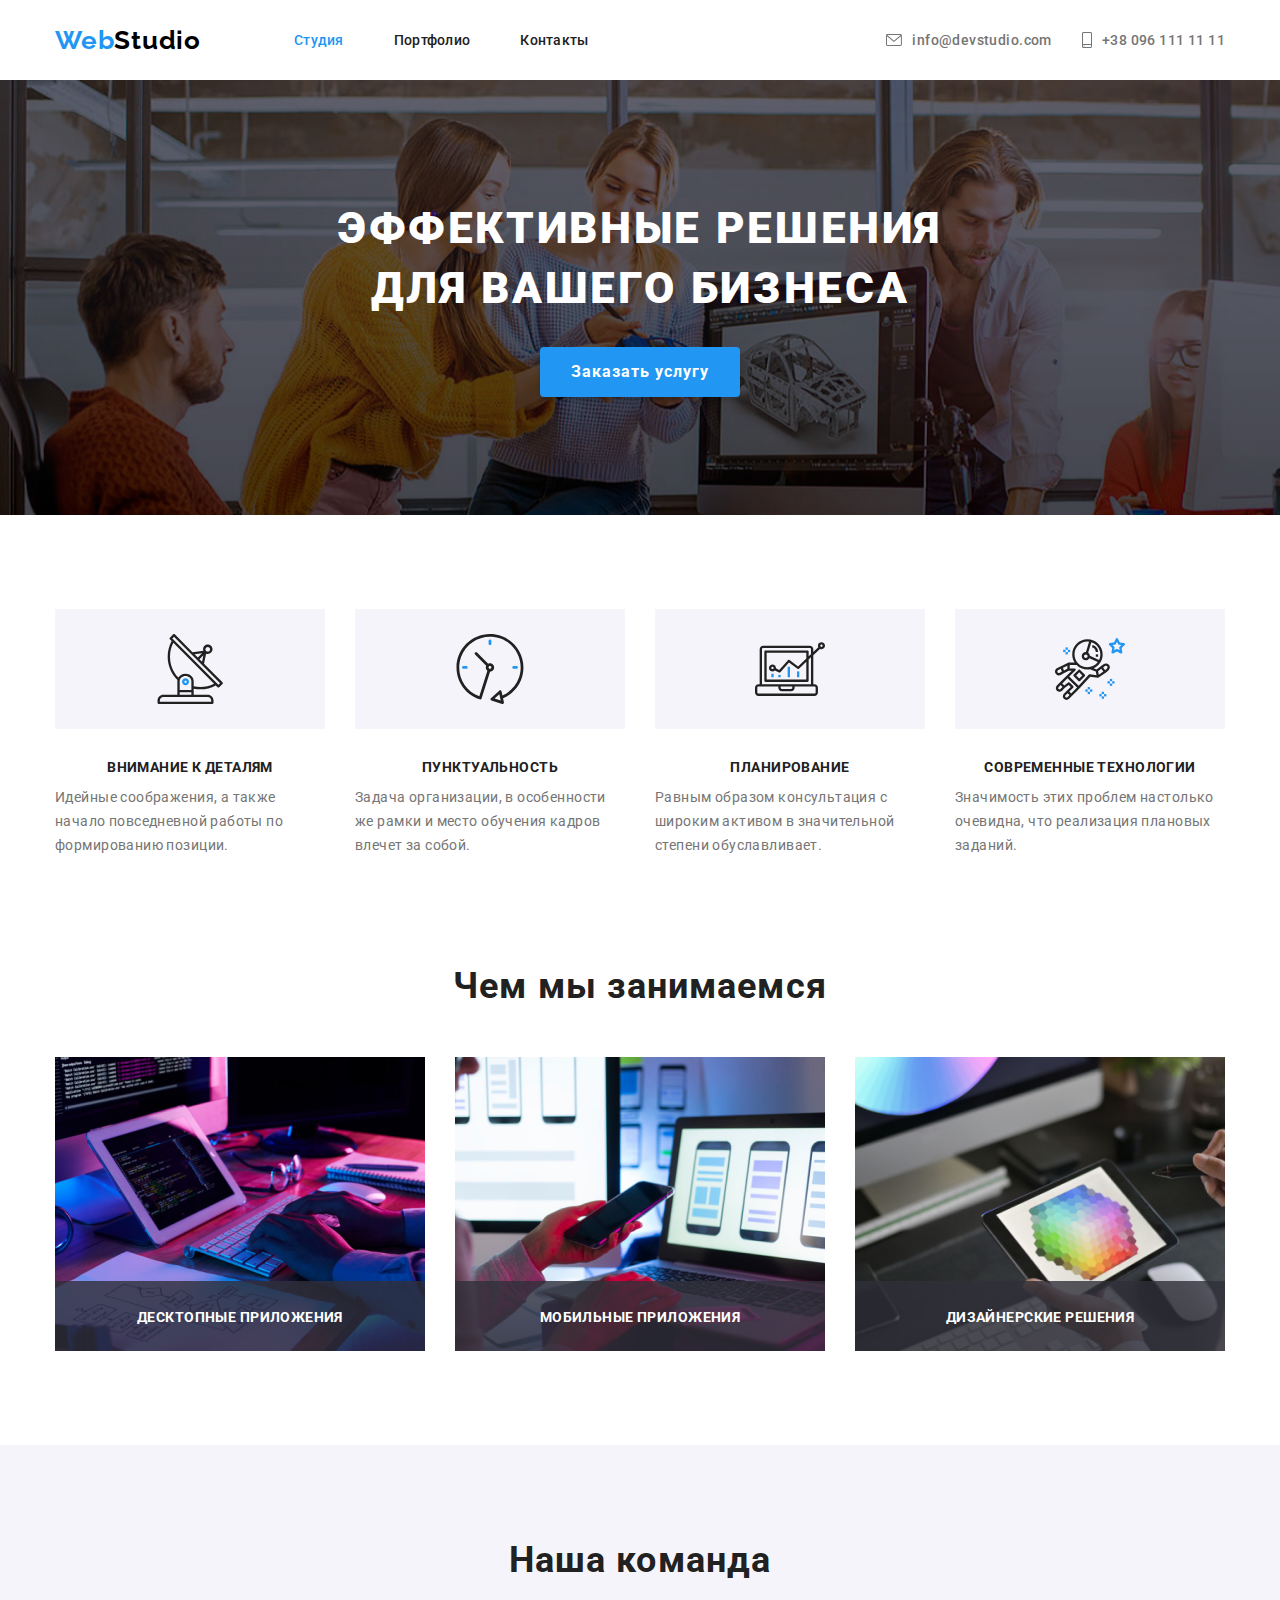
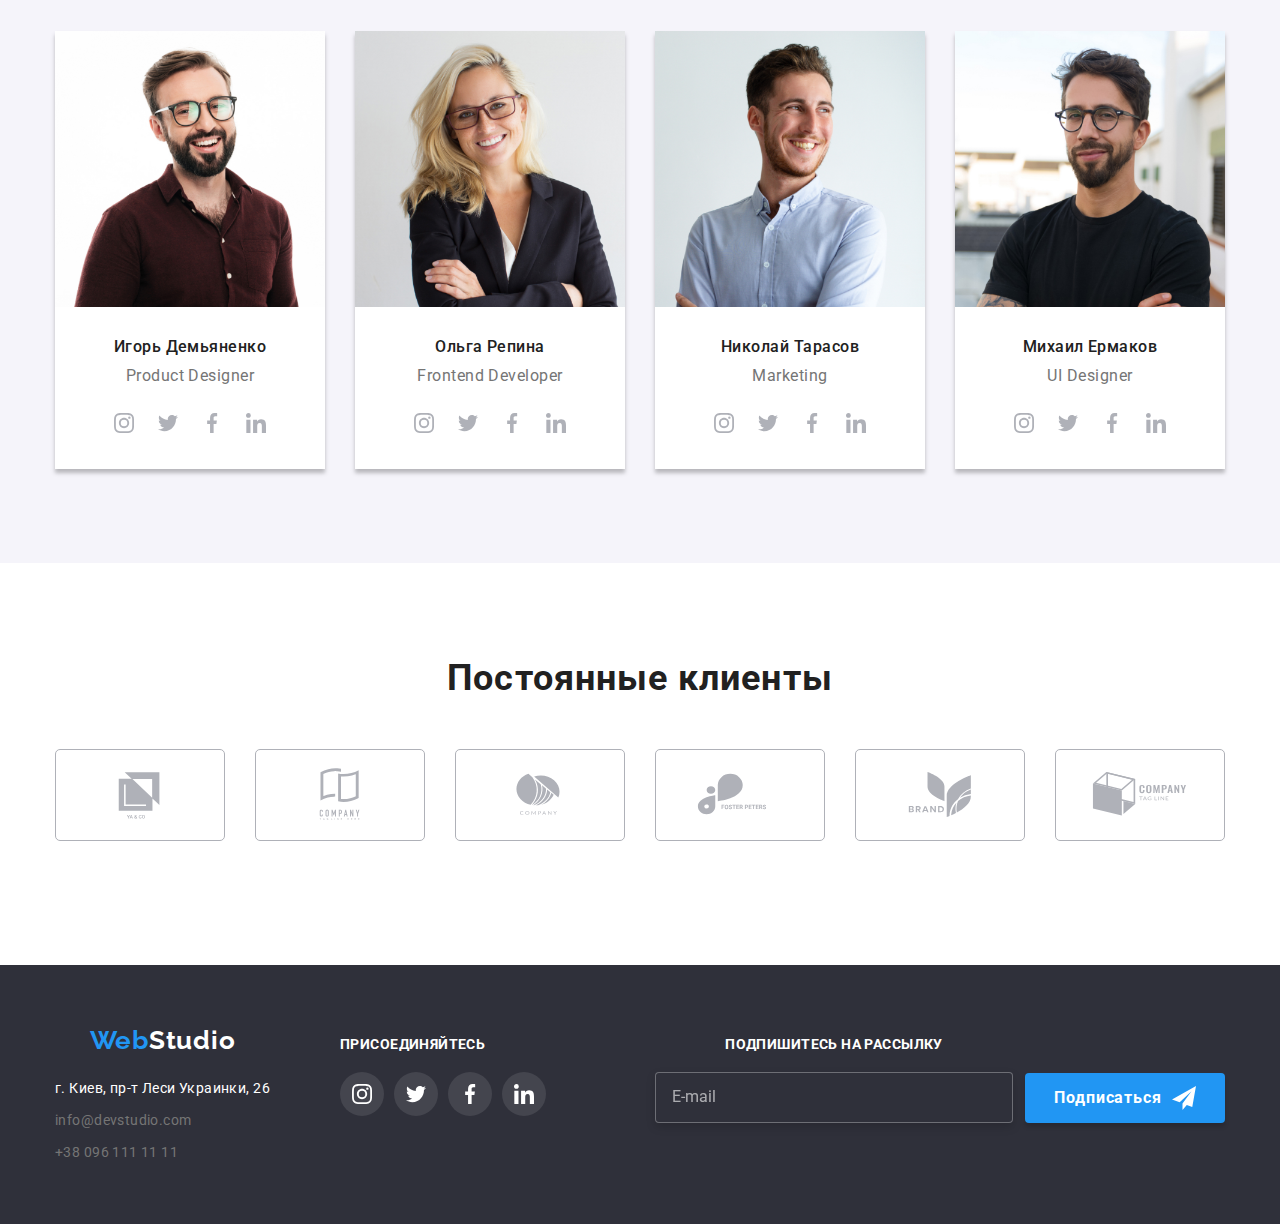
==== commit 29e1ea13: "ddd" ====
--- a/index.html
+++ b/index.html
@@ -300,7 +300,7 @@
               <picture>
                 <source srcset="/img/index/img1640.jpg" media="(min-width: 1200px)" />
                 <source srcset="/img/index/img1.png" media="(min-width: 768px)" />
-                <img class="what-we-do__img" width="370" alt="example1" src="/img/index/img1.png" />
+                <img class="what-we-do__img" width="370" alt="example1" src="./img/index/img1.png" />
               </picture>
               <div class="what-we-do__title what-we-do__title--properties"></div>
               <h3 class="what-we-do__text">Десктопные приложения</h3>
@@ -312,7 +312,7 @@
               <picture>
                 <source srcset="/img/index/img2640.jpg" media="(min-width: 1200px)" />
                 <source srcset="/img/index/img2.png" media="(min-width: 768px)" />
-                <img class="what-we-do__img" width="370" alt="example2" src="/img/index/img2.png" />
+                <img class="what-we-do__img" width="370" alt="example2" src="./img/index/img2.png" />
               </picture>
               <div class="what-we-do__title what-we-do__title--properties"></div>
               <h3 class="what-we-do__text">Мобильные приложения</h3>
@@ -323,7 +323,7 @@
               <picture>
                 <source srcset="/img/index/img3640.jpg" media="(min-width: 1200px)" />
                 <source srcset="/img/index/img3.png" media="(min-width: 768px)" />
-                <img class="what-we-do__img" width="370" alt="example3" src="/img/index/img3.png" />
+                <img class="what-we-do__img" width="370" alt="example3" src="./img/index/img3.png" />
               </picture>
               <!-- <img class="what-we-do__img"
                                         srcset="./img/index/img3.png x1, ./img/index/img3640.jpg x2"
@@ -344,9 +344,9 @@
         <ul class="our-team">
           <li class="our-team__item">
             <picture>
-              <source srcset="/img/index/img4@2x.jpg" media="(min-width: 1200px)" />
-              <source srcset="/img/index/img4.jpg" media="(min-width: 768px)" />
-              <img class="our-team__img" alt="Михаил Ермаков" src="/img/index/img4.jpg" />
+              <source srcset="./img/index/img4@2x.jpg" media="(min-width: 1200px)" />
+              <source srcset="./img/index/img4.jpg" media="(min-width: 768px)" />
+              <img class="our-team__img" alt="Михаил Ермаков" src="./img/index/img4.jpg" />
             </picture>
             <div class="our-team__description">
               <h3>Игорь Демьяненко</h3>
@@ -389,9 +389,9 @@
           </li>
           <li class="our-team__item">
             <picture>
-              <source srcset="/img/index/img5@2x.jpg" media="(min-width: 1200px)" />
-              <source srcset="/img/index/img5.jpg" media="(min-width: 768px)" />
-              <img class="our-team__img" alt="Михаил Ермаков" src="/img/index/img5.jpg" />
+              <source srcset="./img/index/img5@2x.jpg" media="(min-width: 1200px)" />
+              <source srcset="./img/index/img5.jpg" media="(min-width: 768px)" />
+              <img class="our-team__img" alt="Михаил Ермаков" src="./img/index/img5.jpg" />
             </picture>
             <div class="our-team__description">
               <h3>Ольга Репина</h3>
@@ -436,9 +436,9 @@
           </li>
           <li class="our-team__item">
             <picture>
-              <source srcset="/img/index/img6@2x.jpg" media="(min-width: 1200px)" />
-              <source srcset="/img/index/img6.jpg" media="(min-width: 768px)" />
-              <img class="our-team__img" alt="Михаил Ермаков" src="/img/index/img6.jpg" />
+              <source srcset="./img/index/img6@2x.jpg" media="(min-width: 1200px)" />
+              <source srcset="./img/index/img6.jpg" media="(min-width: 768px)" />
+              <img class="our-team__img" alt="Михаил Ермаков" src="./img/index/img6.jpg" />
             </picture>
             <div class="our-team__description">
               <h3>Николай Тарасов</h3>
@@ -483,9 +483,9 @@
           </li>
           <li class="our-team__item">
             <picture>
-              <source srcset="/img/index/img7@2x.jpg" media="(min-width: 1200px)" />
-              <source srcset="/img/index/img7.jpg" media="(min-width: 768px)" />
-              <img class="our-team__img" alt="Михаил Ермаков" src="/img/index/img7.jpg" />
+              <source srcset="./img/index/img7@2x.jpg" media="(min-width: 1200px)" />
+              <source srcset="./img/index/img7.jpg" media="(min-width: 768px)" />
+              <img class="our-team__img" alt="Михаил Ермаков" src="./img/index/img7.jpg" />
             </picture>
             <!-- <img class="our-team__img" 
             @media (min-width:480px){
--- a/css/main.min.css
+++ b/css/main.min.css
@@ -1,2 +1,2 @@
-.mobile-menu:active .body{overflow:hidden}.container--center{display:-webkit-box;display:-ms-flexbox;display:flex}.page-header{margin:0 auto;-webkit-box-shadow:0px 3px 0px 0px rgba(0,0,0,0.25);box-shadow:0px 3px 0px 0px rgba(0,0,0,0.25)}@media (max-width: 767px){.page-header .container--mobile-padding{padding-top:10px;padding-bottom:10px}}.page-header--mobile{display:none}@media (max-width: 767px){.page-header--mobile{display:block}}.page-header--tablet{display:none;-webkit-box-shadow:0px 3px 0px 0px rgba(0,0,0,0.25);box-shadow:0px 3px 0px 0px rgba(0,0,0,0.25)}@media (min-width: 768px){.page-header--tablet{display:block}}.page-header--tablet .address__list{margin-left:auto}@media (min-width: 767px){.page-header--tablet .address__list{margin-left:auto;padding:21px 0}.page-header--tablet .address__list .address__item{display:-webkit-box;display:-ms-flexbox;display:flex}.page-header--tablet .address__list .address__item:not(:last-child){margin-bottom:10px}}@media (min-width: 1200px){.page-header--tablet .address__list{display:-webkit-box;display:-ms-flexbox;display:flex;-webkit-box-pack:center;-ms-flex-pack:center;justify-content:center;-webkit-box-align:center;-ms-flex-align:center;align-items:center}.page-header--tablet .address__list .address__item:not(:last-child){margin-bottom:0px}.page-header--tablet .address__list .address__item:not(:first-child){margin-left:30px}.page-header--tablet .address__list .address__link{font-size:14px;line-height:16px;letter-spacing:0.03em;display:-webkit-box;display:-ms-flexbox;display:flex;-webkit-box-pack:center;-ms-flex-pack:center;justify-content:center;-webkit-box-align:center;-ms-flex-align:center;align-items:center}}.page-header--tablet .icon{margin-right:10px;fill:currentColor}.page-header--tablet .icon--mail{width:16px;height:12px}.page-header--tablet .icon--tel{width:10px;height:16px}.page-header--tablet .address__link{color:#757575;font-family:Roboto;font-style:normal;font-weight:500;font-size:12px;line-height:14px;letter-spacing:0.03em;color:#757575;-webkit-transition:color 250ms cubic-bezier(0.4, 0, 0.2, 1);transition:color 250ms cubic-bezier(0.4, 0, 0.2, 1)}.page-header--tablet .address__link:hover>.icon,.page-header--tablet .address__link:focus>.icon,.page-header--tablet .address__link:hover{color:#2196f3;fill:#2196f3}.page-header--tablet .nav{height:80px;display:-webkit-box;display:-ms-flexbox;display:flex;-webkit-box-align:center;-ms-flex-align:center;align-items:center}.page-header--tablet .nav .nav__list{-webkit-box-align:center;-ms-flex-align:center;align-items:center;display:-webkit-box;display:-ms-flexbox;display:flex;margin-left:88px}@media (min-width: 1200px){.page-header--tablet .nav .nav__list{margin-left:93px}}.page-header--tablet .nav .nav__item{position:relative;display:-webkit-box;display:-ms-flexbox;display:flex;-webkit-box-align:center;-ms-flex-align:center;align-items:center;height:80px}.page-header--tablet .nav .nav__item:not(:first-child){margin-left:50px}.page-header--tablet .nav .nav__logo--padding{padding:24px 0}.page-header--tablet .nav .nav__link{padding:32px 0;font-family:Roboto;font-style:normal;font-weight:500;font-size:14px;line-height:16px;letter-spacing:0.02em;color:inherit;-webkit-transition:color 250ms cubic-bezier(0.4, 0, 0.2, 1);transition:color 250ms cubic-bezier(0.4, 0, 0.2, 1)}.page-header--tablet .nav .nav__link--active{color:#2196f3}.page-header--tablet .nav .nav__link--active--active::before{position:absolute;top:calc(100% - 4px);content:'';width:100%;height:4px;border-radius:4px;background-color:#2196f3}.page-header--tablet .nav .nav__link:hover,.page-header--tablet .nav .nav__link:focus{color:#2196f3}@media (min-width: 480px){.page-header{width:480px}}@media (min-width: 768px){.page-header{width:768px}}@media (min-width: 1200px){.page-header{width:1200px}}.page-header .mobile-nav{position:relative;display:-webkit-box;display:-ms-flexbox;display:flex;width:100%}.page-header .mobile-nav .mobile-nav__button{height:40px;margin-left:auto;border:none;background:none;padding:0}.page-header .mobile-nav .mobile-nav__icon{width:40px;height:40px}.page-header .mobile-nav .mobile-nav__icon:hover{fill:#2196f3;cursor:pointer}.page-header .mobile-nav .mobile-nav__logo{display:-webkit-box;display:-ms-flexbox;display:flex;-webkit-box-align:center;-ms-flex-align:center;align-items:center;color:#000;font-family:Raleway;font-style:normal;font-weight:bold;font-size:24px;line-height:28px;letter-spacing:0.03em}.page-header .mobile-nav .mobile-nav__logo--web-color{color:#2196f3}.page-header .mobile-nav .mobile-nav__logo--color{color:#fff}.page-header .nav__logo{margin-bottom:0}.page-header .mobile-menu.is-open{position:fixed;visibility:visible;z-index:1}.page-header .mobile-menu{position:fixed;padding:40px;height:796px;margin:0 auto;left:0;top:0;bottom:0;right:0;padding-top:0;padding-right:0;background-color:#fff;visibility:hidden}.page-header .mobile-menu .social{display:-webkit-box;display:-ms-flexbox;display:flex;-webkit-box-orient:horizontal;-webkit-box-direction:normal;-ms-flex-direction:row;flex-direction:row;position:relative;bottom:0;margin-top:auto}.page-header .mobile-menu .social .social__link{font-size:18px;line-height:22px;letter-spacing:0.02em;color:#2196f3}.page-header .mobile-menu .social .social__item:not(:first-child){padding-left:10px}.page-header .mobile-menu .social .social__item:not(:last-child){border-right:solid 1px rgba(33,33,33,0.2);padding-right:10px}@media (max-width: 450px){.page-header .mobile-menu{width:100%}}@media (min-width: 451px){.page-header .mobile-menu{width:482px}}.page-header .mobile-menu .mobile-menu__button-close{border:none;background:#fff;margin-left:auto;height:40px;display:-webkit-box;display:-ms-flexbox;display:flex;padding:10px 15px}.page-header .mobile-menu .mobile-menu__button-close:hover,.page-header .mobile-menu .mobile-menu__button-close:focus{fill:#2196f3}.page-header .mobile-menu__svg{width:40px;height:40px}.page-header .mobile-menu .nav .nav__list{-webkit-box-align:start;-ms-flex-align:start;align-items:flex-start;display:-webkit-box;display:-ms-flexbox;display:flex;-webkit-box-orient:vertical;-webkit-box-direction:normal;-ms-flex-direction:column;flex-direction:column;margin-bottom:302px}.page-header .mobile-menu .nav .nav__item:not(:last-child){margin-bottom:36px}.page-header .mobile-menu .nav .nav__link{font-family:Roboto;font-style:normal;font-weight:500;font-size:40px;line-height:47px;letter-spacing:0.02em;color:inherit;-webkit-transition:color 250ms cubic-bezier(0.4, 0, 0.2, 1);transition:color 250ms cubic-bezier(0.4, 0, 0.2, 1)}.page-header .mobile-menu .nav .nav__link--active{color:#2196f3}.page-header .mobile-menu .nav .nav__link--active--active::before{content:'';width:100%;height:4px;border-radius:4px;background-color:#2196f3}.page-header .mobile-menu .nav .nav__link:hover,.page-header .mobile-menu .nav .nav__link:focus{color:#2196f3}.page-header .mobile-menu .address__list{display:-webkit-box;display:-ms-flexbox;display:flex;-webkit-box-orient:vertical;-webkit-box-direction:reverse;-ms-flex-direction:column-reverse;flex-direction:column-reverse;margin-bottom:64px}.page-header .mobile-menu .address__list .address__item:not(:first-child){margin-bottom:32px}.page-header .mobile-menu .address__list .address__link--tel-style{font-weight:500;font-size:34px;line-height:40px;letter-spacing:0.02em;color:#2196f3}.page-header .mobile-menu .address__list .address__link--mail-style{font-weight:500;font-size:24px;line-height:28px;letter-spacing:0.02em;color:#757575}.page-header .mobile-menu .address__list .address__link{font-family:Roboto;-webkit-transition:color 250ms cubic-bezier(0.4, 0, 0.2, 1);transition:color 250ms cubic-bezier(0.4, 0, 0.2, 1)}.page-header .mobile-menu .address__list .address__link:hover>.icon,.page-header .mobile-menu .address__list .address__link:focus>.icon,.page-header .mobile-menu .address__list .address__link:hover{color:#2196f3;fill:#2196f3}.page-header .mobile-menu .address__list .address__link .icon{display:none;fill:currentColor}@media (min-width: 480px){.page-header .mobile-menu .address__list .address__link .icon--mail{width:14px;height:10px}}@media (min-width: 1200px){.page-header .mobile-menu .address__list .address__link .icon--mail{width:16px;height:12px}}@media (min-width: 480px){.page-header .mobile-menu .address__list .address__link .icon--tel{width:10px;height:14px}}@media (min-width: 1200px){.page-header .mobile-menu .address__list .address__link .icon--tel{width:10px;height:16px}}.backdrop{overflow-y:hidden;position:fixed;top:0;left:0;width:100%;height:100%;background:rgba(150,145,145,0.2);z-index:3;opacity:1;-webkit-transition:opacity 250ms cubic-bezier(0.165, 0.84, 0.44, 1);transition:opacity 250ms cubic-bezier(0.165, 0.84, 0.44, 1)}.modal{position:relative;top:50%;left:50%;-webkit-transform:translate(-50%, -50%);transform:translate(-50%, -50%);width:450px;height:609px;background:#ffffff;-webkit-box-shadow:0px 1px 3px rgba(0,0,0,0.12),0px 1px 1px rgba(0,0,0,0.14),0px 2px 1px rgba(0,0,0,0.2);box-shadow:0px 1px 3px rgba(0,0,0,0.12),0px 1px 1px rgba(0,0,0,0.14),0px 2px 1px rgba(0,0,0,0.2);border-radius:4px}.modal .modal__container{padding:40px}.modal .button--modal-style{display:-webkit-box;display:-ms-flexbox;display:flex;position:absolute;left:calc(100% - 38px);margin-right:8px;display:block;margin-left:auto;width:30px;height:30px;margin-top:8px;border:1px solid rgba(197,46,66,0.1);border-radius:50%;cursor:pointer;-webkit-box-shadow:0px 2px 4px 1px rgba(47,48,58,0.4);box-shadow:0px 2px 4px 1px rgba(47,48,58,0.4);-webkit-transition:-webkit-box-shadow 250ms cubic-bezier(0.165, 0.84, 0.44, 1);transition:-webkit-box-shadow 250ms cubic-bezier(0.165, 0.84, 0.44, 1);transition:box-shadow 250ms cubic-bezier(0.165, 0.84, 0.44, 1);transition:box-shadow 250ms cubic-bezier(0.165, 0.84, 0.44, 1), -webkit-box-shadow 250ms cubic-bezier(0.165, 0.84, 0.44, 1)}.modal .button--modal-style:hover{-webkit-box-shadow:none;box-shadow:none}.modal .button:hover,.modal .button:focus{background-color:#fff;color:#2196f3}.modal .button .button__svg{width:18px;height:18px}.modal .button--submit-style{position:relative;right:-50%;-webkit-transform:translateX(-50%);transform:translateX(-50%);min-width:200px;height:50px;border-radius:4px;background-color:#2196f3;-webkit-box-shadow:0px 4px 4px rgba(0,0,0,0.15);box-shadow:0px 4px 4px rgba(0,0,0,0.15);font-weight:bold;font-size:16px;line-height:30px;text-align:center;letter-spacing:0.06em;color:#fff;border-color:transparent;-webkit-transition:background-color 250ms cubic-bezier(0.4, 0, 0.2, 1);transition:background-color 250ms cubic-bezier(0.4, 0, 0.2, 1)}.modal .button .button__svg{display:-webkit-box;display:-ms-flexbox;display:flex;-webkit-box-align:center;-ms-flex-align:center;align-items:center}.modal .button .button--modal-style{position:fixed;width:30px;height:30px;border:1px solid rgba(0,0,0,0.1);border-radius:50%;cursor:pointer;-webkit-box-shadow:0px 2px 4px 1px rgba(47,48,58,0.4);box-shadow:0px 2px 4px 1px rgba(47,48,58,0.4);-webkit-transition:-webkit-box-shadow 250ms cubic-bezier(0.165, 0.84, 0.44, 1);transition:-webkit-box-shadow 250ms cubic-bezier(0.165, 0.84, 0.44, 1);transition:box-shadow 250ms cubic-bezier(0.165, 0.84, 0.44, 1);transition:box-shadow 250ms cubic-bezier(0.165, 0.84, 0.44, 1), -webkit-box-shadow 250ms cubic-bezier(0.165, 0.84, 0.44, 1)}.modal .button .button--modal-style:hover{-webkit-box-shadow:none;box-shadow:none}.modal__title{font-weight:bold;font-size:20px;line-height:23px;text-align:center;letter-spacing:0.03em;margin-bottom:12px;color:#212121}.modal-form__checkbox--one,.modal-form__checkbox--two{height:15px;position:absolute;top:50%;left:-12px;-webkit-transform:translateY(-50%);transform:translateY(-50%)}.modal-form__checkbox--two{visibility:hidden}.modal-form__input:checked+.modal-form__checkbox--two{visibility:visible}.modal-form__input:checked+.modal-form__checkbox--two+.modal-form__checkbox--one{visibility:hidden}.modal-form__label{position:relative;display:block;margin-bottom:10px}.modal-form__label--margin{margin-bottom:30px}.modal-form__label:focus-within .modal-form__container{fill:#2196f3}.modal-form__label:focus-within .modal-form__input{outline-color:#2196f3}.modal-form__label--text-style textarea::-webkit-input-placeholder{font-size:14px;line-height:16px;letter-spacing:0.01em;color:rgba(117,117,117,0.5)}.modal-form__label--text-style textarea:-ms-input-placeholder{font-size:14px;line-height:16px;letter-spacing:0.01em;color:rgba(117,117,117,0.5)}.modal-form__label--text-style textarea::-ms-input-placeholder{font-size:14px;line-height:16px;letter-spacing:0.01em;color:rgba(117,117,117,0.5)}.modal-form__label--text-style textarea::placeholder{font-size:14px;line-height:16px;letter-spacing:0.01em;color:rgba(117,117,117,0.5)}.modal-form__label .modal-form__input{height:40px;border:1px solid rgba(33,33,33,0.2);border-radius:4px;min-width:370px;padding-left:42px;-webkit-transition:outline-color 250ms cubic-bezier(0.4, 0, 0.2, 1);transition:outline-color 250ms cubic-bezier(0.4, 0, 0.2, 1)}.modal-form__label .modal-form__container{position:relative;margin-top:4px}.modal-form__label .modal-form__icon{position:absolute;width:18px;height:18px;top:50%;left:12px;-webkit-transform:translateY(-50%);transform:translateY(-50%);-webkit-transition:fill 250ms cubic-bezier(0.4, 0, 0.2, 1);transition:fill 250ms cubic-bezier(0.4, 0, 0.2, 1)}.modal-form__label .modal-form__icon--checkbox{width:16px;height:15px;-webkit-transition:fill 250ms cubic-bezier(0.4, 0, 0.2, 1);transition:fill 250ms cubic-bezier(0.4, 0, 0.2, 1)}.modal-form__label .modal-form__textarea{height:120px;resize:none;min-width:370px;border-color:#2196f3;border:1px solid rgba(33,33,33,0.2);-webkit-box-sizing:border-box;box-sizing:border-box;border-radius:4px;padding:12px 16px;margin-top:4px;outline-color:none;-webkit-transition:outline-color 250ms cubic-bezier(0.4, 0, 0.2, 1);transition:outline-color 250ms cubic-bezier(0.4, 0, 0.2, 1)}.modal-form__label .modal-form__textarea:focus{outline-color:#2196f3;border-color:#2196f3}.modal-form__label .modal-form__text{font-weight:400;font-size:12px;line-height:14px;letter-spacing:0.03em}.modal-form__label .modal-form__text--checkbox{font-size:12px;line-height:14px;letter-spacing:0.03em;padding-left:24px;color:#757575}.modal-form__label .modal-form__link{text-decoration:underline}.is-hidden{opacity:0;pointer-events:none;visibility:hidden;-webkit-transition:opacity 250ms cubic-bezier(0.165, 0.84, 0.44, 1);transition:opacity 250ms cubic-bezier(0.165, 0.84, 0.44, 1)}.container--block-direction{padding:118px 60px !important;display:-webkit-box;display:-ms-flexbox;display:flex;-webkit-box-orient:vertical;-webkit-box-direction:normal;-ms-flex-direction:column;flex-direction:column;-webkit-box-align:center;-ms-flex-align:center;align-items:center}.hero{width:100%;background-color:#2f303a;background-repeat:no-repeat;background-size:cover}@media (max-width: 767px){.hero{background:-webkit-gradient(linear, left top, left bottom, from(rgba(47,48,58,0.4)), to(rgba(0,0,0,0.5))),url(../img/index/hero480.jpg);background:linear-gradient(rgba(47,48,58,0.4), rgba(0,0,0,0.5)),url(../img/index/hero480.jpg)}}@media (max-width: 767px) and (min-device-pixel-ratio: 2), (max-width: 767px) and (-webkit-min-device-pixel-ratio: 2), (max-width: 767px) and (min-resolution: 192dpi), (max-width: 767px) and (min-resolution: 2dppx){.hero .hero{background-image:url("../img/index/hero480@2x.jpg")}}@media (max-width: 1199px){.hero{background:-webkit-gradient(linear, left top, left bottom, from(rgba(47,48,58,0.4)), to(rgba(0,0,0,0.5))),url(../img/index/hero768.jpg);background:linear-gradient(rgba(47,48,58,0.4), rgba(0,0,0,0.5)),url(../img/index/hero768.jpg)}}@media (max-width: 1199px) and (min-device-pixel-ratio: 2), (max-width: 1199px) and (-webkit-min-device-pixel-ratio: 2), (max-width: 1199px) and (min-resolution: 192dpi), (max-width: 1199px) and (min-resolution: 2dppx){.hero .hero{background-image:url("../img/index/hero720@2x.jpg")}}@media (min-width: 1200px){.hero{background:-webkit-gradient(linear, left top, left bottom, from(rgba(47,48,58,0.4)), to(rgba(0,0,0,0.5))),url(../img/index/hero1600.jpg);background:linear-gradient(rgba(47,48,58,0.4), rgba(0,0,0,0.5)),url(../img/index/hero1600.jpg)}}@media (min-width: 1200px) and (min-device-pixel-ratio: 2), (min-width: 1200px) and (-webkit-min-device-pixel-ratio: 2), (min-width: 1200px) and (min-resolution: 192dpi), (min-width: 1200px) and (min-resolution: 2dppx){.hero .hero{background-image:url("../img/index/hero1600@2x.jpg")}}.hero .hero__title{max-width:360px;font-weight:900;text-align:center;letter-spacing:0.06em;text-transform:uppercase;color:#fff}@media (min-width: 768px){.hero .hero__title{font-size:26px;line-height:42px}}@media (min-width: 1200px){.hero .hero__title{font-size:44px;line-height:60px}}.hero .hero__button{min-width:200px;height:50px;-webkit-box-align:center;-ms-flex-align:center;align-items:center;background-color:#2196f3;-webkit-box-shadow:0px 4px 4px rgba(0,0,0,0.15);box-shadow:0px 4px 4px rgba(0,0,0,0.15);border-radius:4px;cursor:pointer;font-weight:bold;font-size:16px;line-height:30px;align-items:center;text-align:center;letter-spacing:0.06em;color:#fff;border-color:transparent;-webkit-transition:background-color 250ms cubic-bezier(0.4, 0, 0.2, 1);transition:background-color 250ms cubic-bezier(0.4, 0, 0.2, 1)}.hero .hero__button:hover,.hero .hero__button:focus{background-color:#fff;color:#2196f3}.our-clients{display:-webkit-box;display:-ms-flexbox;display:flex;-ms-flex-wrap:wrap;flex-wrap:wrap}@media (min-width: 768px){.our-clients{margin-bottom:60px}}@media (min-width: 1200px){.our-clients{margin-bottom:0;-ms-flex-wrap:nowrap;flex-wrap:nowrap}}@media (max-width: 768px){.our-clients .our-clients__item:not(:nth-child(2n+2)){margin-right:30px;width:calc((100% - 31px) / 2)}.our-clients .our-clients__item:not(:nth-child(n+5)){margin-bottom:30px}}@media (min-width: 768px){.our-clients .our-clients__item{width:calc((100% - 60px) / 3)}.our-clients .our-clients__item:not(:nth-child(3n+3)){margin-right:30px}.our-clients .our-clients__item:not(:nth-child(n+3)){margin-bottom:30px}}@media (min-width: 1200px){.our-clients .our-clients__item{width:100%;margin-bottom:0}.our-clients .our-clients__item:not(:last-child){margin-right:30px}}.our-clients .our-clients__icon{width:106px;height:60px;fill:#afb1b8}.our-clients .our-clients__icon .icon__prop{-webkit-transition:fill 450ms cubic-bezier(0.4, 0, 0.2, 1);transition:fill 450ms cubic-bezier(0.4, 0, 0.2, 1)}.our-clients__link{margin:0;width:210px;height:92px;display:-webkit-box;display:-ms-flexbox;display:flex;-webkit-box-pack:center;-ms-flex-pack:center;justify-content:center;-webkit-box-align:center;-ms-flex-align:center;align-items:center;border:1px solid #afb1b8;border-radius:5px;-webkit-transition:border-color 250ms cubic-bezier(0.4, 0, 0.2, 1);transition:border-color 250ms cubic-bezier(0.4, 0, 0.2, 1)}@media (min-width: 768px){.our-clients__link{width:auto}}.our-clients__link:hover,.our-clients__link:focus{border-color:#2196f3}.our-clients__link:hover .icon__prop,.our-clients__link:focus .icon__prop{fill:#2196f3}.section--bg{background-color:#f5f4fa}@media (max-width: 767px){.our-team__item:not(:last-child){margin-bottom:30px}}@media (min-width: 768px){.our-team{display:-webkit-box;display:-ms-flexbox;display:flex;-ms-flex-wrap:wrap;flex-wrap:wrap}.our-team .our-team__item{width:calc((100% - 30px) / 2)}.our-team .our-team__item:not(:nth-child(2n+2)){margin-right:30px}.our-team .our-team__item:not(:nth-child(n+3)){margin-bottom:30px}}@media (min-width: 1200px){.our-team{display:-webkit-box;display:-ms-flexbox;display:flex}.our-team .our-team__item{width:calc((100% - 90px) / 4);margin-right:30px;margin-bottom:0 !important}}.our-team .our-team__item{-webkit-box-shadow:0px 4px 4px rgba(0,0,0,0.25);box-shadow:0px 4px 4px rgba(0,0,0,0.25);background-color:#fff}@media (min-width: 480px){.our-team .our-team__item__img{width:450px}}@media (min-width: 1200px){.our-team .our-team__item__img{width:100%;height:auto}}.our-team .our-team__item:last-child{margin-right:0px}.our-team .our-team__item .our-team__description{padding:30px 0 24px 0}.our-team .our-team__item .our-team__description h3{font-weight:500;font-size:16px;line-height:19px;text-align:center;letter-spacing:0.03em;margin-bottom:10px}.our-team .our-team__item .our-team__description p{font-size:16px;line-height:19px;text-align:center;letter-spacing:0.03em;color:#757575;margin-bottom:16px}.our-team .icon-block{display:-webkit-box;display:-ms-flexbox;display:flex;-webkit-box-pack:center;-ms-flex-pack:center;justify-content:center}.our-team .icon-block .icon__prop{fill:#afb1b8;-webkit-transition:fill 150ms cubic-bezier(0.4, 0, 0.2, 1);transition:fill 150ms cubic-bezier(0.4, 0, 0.2, 1)}.our-team .icon-block .icon-block__link{padding:12px;display:-webkit-box;display:-ms-flexbox;display:flex;background-color:none;border-radius:50%;-webkit-transition:background-color 250ms cubic-bezier(0.4, 0, 0.2, 1);transition:background-color 250ms cubic-bezier(0.4, 0, 0.2, 1)}.our-team .icon-block .icon-block__link:hover,.our-team .icon-block .icon-block__link:focus{background-color:#2196f3}.our-team .icon-block .icon-block__link .icon-block__icon{width:20px;height:20px}.our-team .icon-block .icon-block__link:hover .icon__prop,.our-team .icon-block .icon-block__link:focus .icon__prop{fill:#fff}a{text-decoration:none}.visually_hidden{position:absolute;width:1px;height:1px;margin:-1px;border:0;padding:0;clip:rect(0 0 0 0);overflow:hidden}img{display:block}img{max-width:100%;height:auto}h1,h2,h3,h4,h5,p{margin-top:0}ul{margin-top:0;list-style:none;padding:0;margin:0}.is-hidden{opacity:0;pointer-events:none;visibility:hidden;-webkit-transition:opacity 250ms cubic-bezier(0.165, 0.84, 0.44, 1);transition:opacity 250ms cubic-bezier(0.165, 0.84, 0.44, 1)}.container{margin:0 auto;padding-left:15px;padding-right:15px}@media (min-width: 480px){.container{width:480px}}@media (min-width: 768px){.container{width:768px}}@media (min-width: 1200px){.container{width:1200px}}.section{padding:60px 0}@media (min-width: 1200px){.section{padding:94px 0}}body{max-width:480px;margin:0 auto;color:#212121;font-family:Roboto, sans-serif}@media (min-width: 768px){body{max-width:768px}}@media (min-width: 1200px){body{max-width:1600px}}.section .section--null-bot-padding{padding:94px 0 0 0}.our-priority__container{display:-webkit-box;display:-ms-flexbox;display:flex;-webkit-box-pack:center;-ms-flex-pack:center;justify-content:center;padding:25px 0;margin-bottom:30px;background-color:#f5f4fa}.our-priority__title{display:-webkit-box;display:-ms-flexbox;display:flex;-webkit-box-pack:center;-ms-flex-pack:center;justify-content:center;font-weight:bold;font-size:14px;line-height:16px;letter-spacing:0.03em;text-transform:uppercase;margin-bottom:10px}.our-priority .our-priority__text{font-weight:normal;font-size:14px;line-height:24px;letter-spacing:0.03em;color:#757575}@media (min-width: 768px){.our-priority{display:-webkit-box;display:-ms-flexbox;display:flex;-ms-flex-wrap:wrap;flex-wrap:wrap}.our-priority .our-priority__item{width:calc((100% - 30px) / 2)}.our-priority .our-priority__item:not(:nth-child(2n+2)){margin-right:30px}.our-priority .our-priority__item:not(:nth-child(n+3)){margin-bottom:30px}}@media (min-width: 1200px){.our-priority{display:-webkit-box;display:-ms-flexbox;display:flex}.our-priority .our-priority__item{width:calc((100% - 90px) / 4);margin-bottom:0 !important}.our-priority .our-priority__item:not(:last-child){margin-right:30px}}.section.section--null-top-padding{padding-top:0px}.section__title{display:-webkit-box;display:-ms-flexbox;display:flex;-webkit-box-pack:center;-ms-flex-pack:center;justify-content:center;font-weight:bold;font-size:28px;line-height:33px;text-align:center;letter-spacing:0.03em;margin-bottom:30px}@media (min-width: 1200px){.section__title{font-size:36px;line-height:42px;margin-bottom:50px}}.section.section--display-none{display:none}@media (min-width: 1200px){.section.section--display-none{display:block}.section.section--display-none .what-we-do{display:-webkit-box;display:-ms-flexbox;display:flex}.section.section--display-none .what-we-do .what-we-do__item{position:relative}.section.section--display-none .what-we-do .what-we-do__item .what-we-do__container{position:relative;display:-webkit-box;display:-ms-flexbox;display:flex;-webkit-box-pack:center;-ms-flex-pack:center;justify-content:center}.section.section--display-none .what-we-do .what-we-do__item .what-we-do__img{position:inherit}.section.section--display-none .what-we-do .what-we-do__item:not(:last-child){margin-right:30px}.section.section--display-none .what-we-do .what-we-do__text{position:absolute;text-transform:uppercase;top:calc(100% - 42px);color:#fff;font-size:14px;line-height:16px;text-align:center;letter-spacing:0.03em}.section.section--display-none .what-we-do .what-we-do__title--properties{display:-webkit-box;display:-ms-flexbox;display:flex;position:absolute;top:calc(100% - 70px);width:100%;height:70px;background-color:#2f303a;opacity:80%}}.nav__logo{color:#000;font-family:Raleway;font-style:normal;font-weight:bold;font-size:26px;line-height:31px;letter-spacing:0.03em;margin-bottom:20px}.nav__logo--web-color{color:#2196f3}.nav__logo--color{color:#fff}@media (max-width: 479px){.footer{padding:60px 0;background-color:#2f303a}.footer .first-col{-webkit-box-orient:vertical;-webkit-box-direction:normal;-ms-flex-direction:column;flex-direction:column;display:-webkit-box;display:-ms-flexbox;display:flex;-webkit-box-align:center;-ms-flex-align:center;align-items:center}}@media (max-width: 479px) and (min-width: 768px){.footer .first-col{margin-right:165px}}@media (max-width: 479px){.footer .container--flex{padding:60px 15px !important}.footer .container--flex .second-col{display:-webkit-box;display:-ms-flexbox;display:flex;-webkit-box-orient:vertical;-webkit-box-direction:normal;-ms-flex-direction:column;flex-direction:column;-webkit-box-align:center;-ms-flex-align:center;align-items:center;margin:60px 0}.footer .container--flex .second-col__list{display:-webkit-box;display:-ms-flexbox;display:flex}.footer .container--flex .second-col .second-col__item{border-radius:44px;background:rgba(255,255,255,0.1)}.footer .container--flex .second-col .second-col__item:not(:last-child){margin-right:10px}.footer .container--flex .second-col .second-col__item .icon{width:20px;height:20px}.footer .container--flex .second-col .second-col__item .icon__prop{fill:#fff}.footer .container--flex .second-col .second-col__item .second-col:last-child{margin-right:0}.footer .container--flex .second-col .second-col__link{width:44px;height:44px;display:-webkit-box;display:-ms-flexbox;display:flex;-webkit-box-pack:center;-ms-flex-pack:center;justify-content:center;-webkit-box-align:center;-ms-flex-align:center;align-items:center;border-radius:44px;-webkit-transition:background-color 250ms cubic-bezier(0.4, 0, 0.2, 1);transition:background-color 250ms cubic-bezier(0.4, 0, 0.2, 1)}.footer .container--flex .second-col .second-col__link:hover,.footer .container--flex .second-col .second-col__link:focus{background-color:#2196f3}.footer .container--flex .second-col .second-col__title{font-style:normal;font-weight:bold;font-size:14px;line-height:16px;letter-spacing:0.03em;text-transform:uppercase;margin-bottom:20px;color:#ffffff}.footer .address{font-family:Roboto;font-style:normal;font-weight:normal;font-size:14px;line-height:24px;letter-spacing:0.03em;color:#fff}.footer .address__list{display:-webkit-box;display:-ms-flexbox;display:flex;-webkit-box-align:center;-ms-flex-align:center;align-items:center;-webkit-box-orient:vertical;-webkit-box-direction:normal;-ms-flex-direction:column;flex-direction:column}.footer .address .address__item:not(:last-child){margin-bottom:8px}.footer .address .address__link{letter-spacing:0.03em;color:#757575;-webkit-transition:color 250ms cubic-bezier(0.4, 0, 0.2, 1);transition:color 250ms cubic-bezier(0.4, 0, 0.2, 1)}.footer .address .address__link:hover,.footer .address .address__link:focus{color:#fff}.footer .form{display:-webkit-box;display:-ms-flexbox;display:flex;-ms-flex-wrap:wrap;flex-wrap:wrap;-webkit-box-pack:center;-ms-flex-pack:center;justify-content:center}.footer .form__input{width:100%}.footer .form__label{margin-bottom:20px}}@media (max-width: 479px) and (min-width: 768px){.footer .form{width:450px;margin-left:auto;margin-right:auto;display:-webkit-box;display:-ms-flexbox;display:flex;-webkit-box-orient:vertical;-webkit-box-direction:normal;-ms-flex-direction:column;flex-direction:column;-webkit-box-align:center;-ms-flex-align:center;align-items:center}}@media (max-width: 479px){.footer .form input::-webkit-input-placeholder{color:rgba(255,255,255,0.6)}.footer .form input:-ms-input-placeholder{color:rgba(255,255,255,0.6)}.footer .form input::-ms-input-placeholder{color:rgba(255,255,255,0.6)}.footer .form input::placeholder{color:rgba(255,255,255,0.6)}.footer .form__title{margin-bottom:20px;text-align:center;font-weight:bold;font-size:14px;line-height:16px;letter-spacing:0.03em;text-transform:uppercase;color:#ffffff}.footer .form .icon{fill:#fff;width:24px;height:24px;margin-left:10px}.footer .form .button__text{font-weight:bold;font-size:16px;line-height:30px;text-align:center;letter-spacing:0.06em}.footer .form .form__input{padding:15px 16px;width:450px;border:1px solid rgba(255,255,255,0.3);-webkit-box-sizing:border-box;box-sizing:border-box;-webkit-filter:drop-shadow(0px 4px 4px rgba(0,0,0,0.15));filter:drop-shadow(0px 4px 4px rgba(0,0,0,0.15));border-radius:4px;background:#2f303a}}@media (max-width: 479px) and (min-width: 768px){.footer .form .form__input{width:100%}}@media (max-width: 479px){.footer .form .button{display:-webkit-box;display:-ms-flexbox;display:flex;position:relative;-webkit-box-align:center;-ms-flex-align:center;align-items:center;-webkit-box-pack:center;-ms-flex-pack:center;justify-content:center;border:0px;padding:0px;min-width:200px;height:50px;border-radius:4px;background-color:#2196f3;-webkit-box-shadow:0px 4px 4px rgba(0,0,0,0.15);box-shadow:0px 4px 4px rgba(0,0,0,0.15);font-weight:bold;font-size:16px;line-height:30px;text-align:center;letter-spacing:0.06em;color:#fff;border-color:transparent;-webkit-transition:background-color 250ms cubic-bezier(0.4, 0, 0.2, 1);transition:background-color 250ms cubic-bezier(0.4, 0, 0.2, 1)}.footer .form .button:hover,.footer .form .button:focus{background-color:#fff;color:#2196f3}.footer .form .button:hover .icon__prop,.footer .form .button:focus .icon__prop{fill:#2196f3}}@media (min-width: 480px){.footer{padding:60px 0;background-color:#2f303a}.footer .first-col{-webkit-box-orient:vertical;-webkit-box-direction:normal;-ms-flex-direction:column;flex-direction:column;display:-webkit-box;display:-ms-flexbox;display:flex;-webkit-box-align:center;-ms-flex-align:center;align-items:center}}@media (min-width: 480px) and (min-width: 768px){.footer .first-col{margin-right:165px}}@media (min-width: 480px) and (max-width: 767px){.footer .container--flex .container__for-two-col{display:block}}@media (min-width: 480px){.footer .container--flex .second-col{display:-webkit-box;display:-ms-flexbox;display:flex;-webkit-box-orient:vertical;-webkit-box-direction:normal;-ms-flex-direction:column;flex-direction:column;-webkit-box-align:center;-ms-flex-align:center;align-items:center}}@media (min-width: 480px) and (max-width: 767px){.footer .container--flex .second-col{margin:60px 0}}@media (min-width: 480px) and (min-width: 768px){.footer .container--flex .second-col{-webkit-box-align:baseline;-ms-flex-align:baseline;align-items:baseline}}@media (min-width: 480px){.footer .container--flex .second-col__list{display:-webkit-box;display:-ms-flexbox;display:flex}.footer .container--flex .second-col .second-col__item{border-radius:44px;background:rgba(255,255,255,0.1)}.footer .container--flex .second-col .second-col__item:not(:last-child){margin-right:10px}.footer .container--flex .second-col .second-col__item .icon{width:20px;height:20px}.footer .container--flex .second-col .second-col__item .icon__prop{fill:#fff}.footer .container--flex .second-col .second-col__item .second-col:last-child{margin-right:0}.footer .container--flex .second-col .second-col__link{width:44px;height:44px;display:-webkit-box;display:-ms-flexbox;display:flex;-webkit-box-pack:center;-ms-flex-pack:center;justify-content:center;-webkit-box-align:center;-ms-flex-align:center;align-items:center;border-radius:44px;-webkit-transition:background-color 250ms cubic-bezier(0.4, 0, 0.2, 1);transition:background-color 250ms cubic-bezier(0.4, 0, 0.2, 1)}.footer .container--flex .second-col .second-col__link:hover,.footer .container--flex .second-col .second-col__link:focus{background-color:#2196f3}.footer .container--flex .second-col .second-col__title{font-style:normal;font-weight:bold;font-size:14px;line-height:16px;letter-spacing:0.03em;text-transform:uppercase;margin-bottom:20px;color:#ffffff}.footer .address{font-family:Roboto;font-style:normal;font-weight:normal;font-size:14px;line-height:24px;letter-spacing:0.03em;color:#fff}.footer .address__list{display:-webkit-box;display:-ms-flexbox;display:flex;-webkit-box-align:center;-ms-flex-align:center;align-items:center;-webkit-box-orient:vertical;-webkit-box-direction:normal;-ms-flex-direction:column;flex-direction:column}.footer .address .address__item:not(:last-child){margin-bottom:8px}.footer .address .address__link{letter-spacing:0.03em;color:#757575;-webkit-transition:color 250ms cubic-bezier(0.4, 0, 0.2, 1);transition:color 250ms cubic-bezier(0.4, 0, 0.2, 1)}.footer .address .address__link:hover,.footer .address .address__link:focus{color:#fff}.footer .form{display:-webkit-box;display:-ms-flexbox;display:flex;-ms-flex-wrap:wrap;flex-wrap:wrap;-webkit-box-pack:center;-ms-flex-pack:center;justify-content:center}.footer .form__input{width:100%}.footer .form__label{margin-bottom:20px}}@media (min-width: 480px) and (min-width: 768px){.footer .form__label{width:450px}}@media (min-width: 480px) and (min-width: 768px){.footer .form{width:450px;margin-left:auto;margin-right:auto;display:-webkit-box;display:-ms-flexbox;display:flex;-webkit-box-orient:vertical;-webkit-box-direction:normal;-ms-flex-direction:column;flex-direction:column;-webkit-box-align:center;-ms-flex-align:center;align-items:center}}@media (min-width: 480px){.footer .form input::-webkit-input-placeholder{color:rgba(255,255,255,0.6)}.footer .form input:-ms-input-placeholder{color:rgba(255,255,255,0.6)}.footer .form input::-ms-input-placeholder{color:rgba(255,255,255,0.6)}.footer .form input::placeholder{color:rgba(255,255,255,0.6)}.footer .form__title{margin-bottom:20px;text-align:center;font-weight:bold;font-size:14px;line-height:16px;letter-spacing:0.03em;text-transform:uppercase;color:#ffffff}.footer .form .icon{fill:#fff;width:24px;height:24px;margin-left:10px}.footer .form .button__text{font-weight:bold;font-size:16px;line-height:30px;text-align:center;letter-spacing:0.06em}.footer .form .form__input{padding:15px 16px;width:450px;border:1px solid rgba(255,255,255,0.3);-webkit-box-sizing:border-box;box-sizing:border-box;-webkit-filter:drop-shadow(0px 4px 4px rgba(0,0,0,0.15));filter:drop-shadow(0px 4px 4px rgba(0,0,0,0.15));border-radius:4px;background:#2f303a}}@media (min-width: 480px) and (min-width: 768px){.footer .form .form__input{width:100%}}@media (min-width: 480px){.footer .form .button{display:-webkit-box;display:-ms-flexbox;display:flex;position:relative;-webkit-box-align:center;-ms-flex-align:center;align-items:center;-webkit-box-pack:center;-ms-flex-pack:center;justify-content:center;border:0px;padding:0px;min-width:200px;height:50px;border-radius:4px;background-color:#2196f3;-webkit-box-shadow:0px 4px 4px rgba(0,0,0,0.15);box-shadow:0px 4px 4px rgba(0,0,0,0.15);font-weight:bold;font-size:16px;line-height:30px;text-align:center;letter-spacing:0.06em;color:#fff;border-color:transparent;-webkit-transition:background-color 250ms cubic-bezier(0.4, 0, 0.2, 1);transition:background-color 250ms cubic-bezier(0.4, 0, 0.2, 1)}.footer .form .button:hover,.footer .form .button:focus{background-color:#fff;color:#2196f3}.footer .form .button:hover .icon__prop,.footer .form .button:focus .icon__prop{fill:#2196f3}}@media (min-width: 768px){.footer{padding:60px 0;background-color:#2f303a}.footer .first-col{-webkit-box-orient:vertical;-webkit-box-direction:normal;-ms-flex-direction:column;flex-direction:column;display:-webkit-box;display:-ms-flexbox;display:flex;-webkit-box-align:center;-ms-flex-align:center;align-items:center}}@media (min-width: 768px) and (min-width: 768px){.footer .first-col{margin-right:165px}}@media (min-width: 768px) and (max-width: 480px){.footer .container--flex{padding:60px 15px !important}}@media (min-width: 768px) and (max-width: 767px){.footer .container--flex .container__for-two-col{display:block}}@media (min-width: 768px) and (min-width: 768px){.footer .container--flex .container__for-two-col{display:-webkit-box;display:-ms-flexbox;display:flex;-webkit-box-pack:center;-ms-flex-pack:center;justify-content:center;margin-bottom:60px}}@media (min-width: 768px){.footer .container--flex .second-col{display:-webkit-box;display:-ms-flexbox;display:flex;-webkit-box-orient:vertical;-webkit-box-direction:normal;-ms-flex-direction:column;flex-direction:column;-webkit-box-align:center;-ms-flex-align:center;align-items:center}}@media (min-width: 768px) and (max-width: 767px){.footer .container--flex .second-col{margin:60px 0}}@media (min-width: 768px) and (min-width: 768px){.footer .container--flex .second-col{-webkit-box-align:baseline;-ms-flex-align:baseline;align-items:baseline}}@media (min-width: 768px){.footer .container--flex .second-col__list{display:-webkit-box;display:-ms-flexbox;display:flex}.footer .container--flex .second-col .second-col__item{border-radius:44px;background:rgba(255,255,255,0.1)}.footer .container--flex .second-col .second-col__item:not(:last-child){margin-right:10px}.footer .container--flex .second-col .second-col__item .icon{width:20px;height:20px}.footer .container--flex .second-col .second-col__item .icon__prop{fill:#fff}.footer .container--flex .second-col .second-col__item .second-col:last-child{margin-right:0}.footer .container--flex .second-col .second-col__link{width:44px;height:44px;display:-webkit-box;display:-ms-flexbox;display:flex;-webkit-box-pack:center;-ms-flex-pack:center;justify-content:center;-webkit-box-align:center;-ms-flex-align:center;align-items:center;border-radius:44px;-webkit-transition:background-color 250ms cubic-bezier(0.4, 0, 0.2, 1);transition:background-color 250ms cubic-bezier(0.4, 0, 0.2, 1)}.footer .container--flex .second-col .second-col__link:hover,.footer .container--flex .second-col .second-col__link:focus{background-color:#2196f3}.footer .container--flex .second-col .second-col__title{font-style:normal;font-weight:bold;font-size:14px;line-height:16px;letter-spacing:0.03em;text-transform:uppercase;margin-bottom:20px;color:#ffffff}.footer .address{font-family:Roboto;font-style:normal;font-weight:normal;font-size:14px;line-height:24px;letter-spacing:0.03em;color:#fff}.footer .address__list{display:-webkit-box;display:-ms-flexbox;display:flex;-webkit-box-align:center;-ms-flex-align:center;align-items:center;-webkit-box-orient:vertical;-webkit-box-direction:normal;-ms-flex-direction:column;flex-direction:column}.footer .address .address__item:not(:last-child){margin-bottom:8px}.footer .address .address__link{letter-spacing:0.03em;color:#757575;-webkit-transition:color 250ms cubic-bezier(0.4, 0, 0.2, 1);transition:color 250ms cubic-bezier(0.4, 0, 0.2, 1)}.footer .address .address__link:hover,.footer .address .address__link:focus{color:#fff}.footer .form__label{margin-bottom:20px}}@media (min-width: 768px) and (min-width: 768px){.footer .form__label{width:450px}}@media (min-width: 768px) and (min-width: 768px){.footer .form{width:450px;margin-left:auto;margin-right:auto;display:-webkit-box;display:-ms-flexbox;display:flex;-webkit-box-orient:vertical;-webkit-box-direction:normal;-ms-flex-direction:column;flex-direction:column;-webkit-box-align:center;-ms-flex-align:center;align-items:center}}@media (min-width: 768px){.footer .form input::-webkit-input-placeholder{color:rgba(255,255,255,0.6)}.footer .form input:-ms-input-placeholder{color:rgba(255,255,255,0.6)}.footer .form input::-ms-input-placeholder{color:rgba(255,255,255,0.6)}.footer .form input::placeholder{color:rgba(255,255,255,0.6)}.footer .form__title{margin-bottom:20px;text-align:center;font-weight:bold;font-size:14px;line-height:16px;letter-spacing:0.03em;text-transform:uppercase;color:#ffffff}.footer .form .icon{fill:#fff;width:24px;height:24px;margin-left:10px}.footer .form .button__text{font-weight:bold;font-size:16px;line-height:30px;text-align:center;letter-spacing:0.06em}.footer .form .form__input{padding:15px 16px;width:450px;border:1px solid rgba(255,255,255,0.3);-webkit-box-sizing:border-box;box-sizing:border-box;-webkit-filter:drop-shadow(0px 4px 4px rgba(0,0,0,0.15));filter:drop-shadow(0px 4px 4px rgba(0,0,0,0.15));border-radius:4px;background:#2f303a}}@media (min-width: 768px) and (min-width: 768px){.footer .form .form__input{width:100%}}@media (min-width: 768px){.footer .form .button{display:-webkit-box;display:-ms-flexbox;display:flex;position:relative;-webkit-box-align:center;-ms-flex-align:center;align-items:center;-webkit-box-pack:center;-ms-flex-pack:center;justify-content:center;border:0px;padding:0px;min-width:200px;height:50px;border-radius:4px;background-color:#2196f3;-webkit-box-shadow:0px 4px 4px rgba(0,0,0,0.15);box-shadow:0px 4px 4px rgba(0,0,0,0.15);font-weight:bold;font-size:16px;line-height:30px;text-align:center;letter-spacing:0.06em;color:#fff;border-color:transparent;-webkit-transition:background-color 250ms cubic-bezier(0.4, 0, 0.2, 1);transition:background-color 250ms cubic-bezier(0.4, 0, 0.2, 1)}.footer .form .button:hover,.footer .form .button:focus{background-color:#fff;color:#2196f3}.footer .form .button:hover .icon__prop,.footer .form .button:focus .icon__prop{fill:#2196f3}}@media (min-width: 1200px){.footer{padding:60px 0}.footer .first-col{margin-right:0}.footer .container__for-two-col{margin-bottom:0 !important;-webkit-box-align:baseline;-ms-flex-align:baseline;align-items:baseline}.footer .address__list{-webkit-box-align:unset;-ms-flex-align:unset;align-items:unset}.footer .container--flex{display:-webkit-box;display:-ms-flexbox;display:flex;-webkit-box-align:baseline;-ms-flex-align:baseline;align-items:baseline}.footer .second-col{margin-left:70px}.footer .second-col__list{display:-webkit-box;display:-ms-flexbox;display:flex;width:206px}.footer .second-col__item{display:-webkit-box;display:-ms-flexbox;display:flex;border-radius:44px;background:rgba(255,255,255,0.1)}.footer .form{width:unset;margin:0;margin-left:auto;display:-webkit-box;display:-ms-flexbox;display:flex;-webkit-box-orient:horizontal;-webkit-box-direction:normal;-ms-flex-direction:row;flex-direction:row;-webkit-box-align:end;-ms-flex-align:end;align-items:flex-end}.footer .form__label{width:unset;margin-bottom:0;margin-right:12px}.footer .form__input{width:358px !important}}.container .buttons{display:block;margin-bottom:40px}@media (min-width: 768px){.container .buttons{display:-webkit-box;display:-ms-flexbox;display:flex;-webkit-box-pack:center;-ms-flex-pack:center;justify-content:center}}.container .buttons__item{display:-webkit-inline-box;display:-ms-inline-flexbox;display:inline-flex}@media (max-width: 767px){.container .buttons__item:not(:nth-child(3n+3)){margin-right:8px}.container .buttons__item:not(:nth-child(n+4)){margin-bottom:15px}}@media (min-width: 768px){.container .buttons__item:not(:last-child){margin-right:8px}}.container .buttons .button{background-color:#f5f4fa;border-radius:4px;font-family:Roboto;font-style:normal;font-weight:500;font-size:16px;line-height:26px;text-align:center;letter-spacing:0.03em;border-color:transparent;padding:6px 22px;cursor:pointer;-webkit-transition:background-color 250ms cubic-bezier(0.4, 0, 0.2, 1),color 150ms cubic-bezier(0.4, 0, 0.2, 1),-webkit-box-shadow 250ms cubic-bezier(0.4, 0, 0.2, 1);transition:background-color 250ms cubic-bezier(0.4, 0, 0.2, 1),color 150ms cubic-bezier(0.4, 0, 0.2, 1),-webkit-box-shadow 250ms cubic-bezier(0.4, 0, 0.2, 1);transition:background-color 250ms cubic-bezier(0.4, 0, 0.2, 1),color 150ms cubic-bezier(0.4, 0, 0.2, 1),box-shadow 250ms cubic-bezier(0.4, 0, 0.2, 1);transition:background-color 250ms cubic-bezier(0.4, 0, 0.2, 1),color 150ms cubic-bezier(0.4, 0, 0.2, 1),box-shadow 250ms cubic-bezier(0.4, 0, 0.2, 1),-webkit-box-shadow 250ms cubic-bezier(0.4, 0, 0.2, 1)}.container .buttons .button:hover,.container .buttons .button:focus{background-color:#2196f3;color:#fff;-webkit-box-shadow:0px 4px 4px 0px rgba(0,0,0,0.25);box-shadow:0px 4px 4px 0px rgba(0,0,0,0.25)}@media screen and (min-width: 480){.container .buttons .button{width:480px}}.examples-sect{display:-webkit-box;display:-ms-flexbox;display:flex;-ms-flex-wrap:wrap;flex-wrap:wrap}@media (min-width: 768px){.examples-sect .title-port{height:144px}}.examples-sect__item--margin-title-port .title-port h3{margin-bottom:0px}@media (min-width: 1200px){.examples-sect .title-port{height:auto}.examples-sect__item--margin-title-port .title-port h3{margin-bottom:18px}}.examples-sect .title-port{padding:20px 24px;border:1px solid #e5e5e5;border-top-color:transparent}.examples-sect span{font-weight:normal;font-size:16px;line-height:30px;letter-spacing:0.03em;color:#757575}.examples-sect h3{font-weight:bold;font-size:18px;line-height:36px;letter-spacing:0.06em}.examples-sect .img-description{overflow:hidden;position:relative}.examples-sect .img-description .img-description__text{font-size:18px;line-height:28px;letter-spacing:0.03em;padding:63px 24px;color:#ffffff}.examples-sect .img-description .img-description__overlay{position:absolute;background-color:#2196f3;height:100%;opacity:80%;-webkit-transform:translateY(100%);transform:translateY(100%);-webkit-transition:-webkit-transform 250ms cubic-bezier(0.4, 0, 0.2, 1);transition:-webkit-transform 250ms cubic-bezier(0.4, 0, 0.2, 1);transition:transform 250ms cubic-bezier(0.4, 0, 0.2, 1);transition:transform 250ms cubic-bezier(0.4, 0, 0.2, 1), -webkit-transform 250ms cubic-bezier(0.4, 0, 0.2, 1)}.examples-sect__item{-webkit-box-shadow:0px 4px 4px 0px rgba(0,0,0,0);box-shadow:0px 4px 4px 0px rgba(0,0,0,0);-webkit-transition:-webkit-box-shadow 250ms cubic-bezier(0.4, 0, 0.2, 1);transition:-webkit-box-shadow 250ms cubic-bezier(0.4, 0, 0.2, 1);transition:box-shadow 250ms cubic-bezier(0.4, 0, 0.2, 1);transition:box-shadow 250ms cubic-bezier(0.4, 0, 0.2, 1), -webkit-box-shadow 250ms cubic-bezier(0.4, 0, 0.2, 1)}@media (min-width: 480px){.examples-sect__item{width:100%}.examples-sect__item:not(:last-child){margin-bottom:30px}}@media (min-width: 768px){.examples-sect__item{width:calc((100% - 30px) / 2);height:420px}.examples-sect__item:not(:nth-child(2n+2)){margin-right:30px}}@media (min-width: 1200px){.examples-sect__item{width:calc((100% - 60px) / 3);margin-right:30px;height:420px}.examples-sect__item:nth-child(3n+3){margin-right:0px}.examples-sect__item:nth-child(n+7){margin-bottom:0}}.examples-sect__item .img{width:100%}.examples-sect__item:hover,.examples-sect__item:focus{-webkit-box-shadow:0px 4px 4px 0px rgba(0,0,0,0.25);box-shadow:0px 4px 4px 0px rgba(0,0,0,0.25)}.examples-sect__link{color:#212121}.examples-sect__link:hover .img-description__overlay,.examples-sect__link:focus .img-description__overlay{-webkit-transform:translateY(0%);transform:translateY(0%)}
+.mobile-menu:active .body{overflow:hidden}.container--center{display:-webkit-box;display:-ms-flexbox;display:flex}.page-header{margin:0 auto;-webkit-box-shadow:0px 3px 0px 0px rgba(0,0,0,0.25);box-shadow:0px 3px 0px 0px rgba(0,0,0,0.25)}@media (max-width: 767px){.page-header .container--mobile-padding{padding-top:10px;padding-bottom:10px}}.page-header--mobile{display:none}@media (max-width: 767px){.page-header--mobile{display:block}}.page-header--tablet{display:none;-webkit-box-shadow:0px 3px 0px 0px rgba(0,0,0,0.25);box-shadow:0px 3px 0px 0px rgba(0,0,0,0.25)}@media (min-width: 768px){.page-header--tablet{display:block}}.page-header--tablet .address__list{margin-left:auto}@media (min-width: 767px){.page-header--tablet .address__list{margin-left:auto;padding:21px 0}.page-header--tablet .address__list .address__item{display:-webkit-box;display:-ms-flexbox;display:flex}.page-header--tablet .address__list .address__item:not(:last-child){margin-bottom:10px}}@media (min-width: 1200px){.page-header--tablet .address__list{display:-webkit-box;display:-ms-flexbox;display:flex;-webkit-box-pack:center;-ms-flex-pack:center;justify-content:center;-webkit-box-align:center;-ms-flex-align:center;align-items:center}.page-header--tablet .address__list .address__item:not(:last-child){margin-bottom:0px}.page-header--tablet .address__list .address__item:not(:first-child){margin-left:30px}.page-header--tablet .address__list .address__link{font-size:14px;line-height:16px;letter-spacing:0.03em;display:-webkit-box;display:-ms-flexbox;display:flex;-webkit-box-pack:center;-ms-flex-pack:center;justify-content:center;-webkit-box-align:center;-ms-flex-align:center;align-items:center}}.page-header--tablet .icon{margin-right:10px;fill:currentColor}.page-header--tablet .icon--mail{width:16px;height:12px}.page-header--tablet .icon--tel{width:10px;height:16px}.page-header--tablet .address__link{color:#757575;font-family:Roboto;font-style:normal;font-weight:500;font-size:12px;line-height:14px;letter-spacing:0.03em;color:#757575;-webkit-transition:color 250ms cubic-bezier(0.4, 0, 0.2, 1);transition:color 250ms cubic-bezier(0.4, 0, 0.2, 1)}.page-header--tablet .address__link:hover>.icon,.page-header--tablet .address__link:focus>.icon,.page-header--tablet .address__link:hover{color:#2196f3;fill:#2196f3}.page-header--tablet .nav{height:80px;display:-webkit-box;display:-ms-flexbox;display:flex;-webkit-box-align:center;-ms-flex-align:center;align-items:center}.page-header--tablet .nav .nav__list{-webkit-box-align:center;-ms-flex-align:center;align-items:center;display:-webkit-box;display:-ms-flexbox;display:flex;margin-left:88px}@media (min-width: 1200px){.page-header--tablet .nav .nav__list{margin-left:93px}}.page-header--tablet .nav .nav__item{position:relative;display:-webkit-box;display:-ms-flexbox;display:flex;-webkit-box-align:center;-ms-flex-align:center;align-items:center;height:80px}.page-header--tablet .nav .nav__item:not(:first-child){margin-left:50px}.page-header--tablet .nav .nav__logo--padding{padding:24px 0}.page-header--tablet .nav .nav__link{padding:32px 0;font-family:Roboto;font-style:normal;font-weight:500;font-size:14px;line-height:16px;letter-spacing:0.02em;color:inherit;-webkit-transition:color 250ms cubic-bezier(0.4, 0, 0.2, 1);transition:color 250ms cubic-bezier(0.4, 0, 0.2, 1)}.page-header--tablet .nav .nav__link--active{color:#2196f3}.page-header--tablet .nav .nav__link--active--active::before{position:absolute;top:calc(100% - 4px);content:'';width:100%;height:4px;border-radius:4px;background-color:#2196f3}.page-header--tablet .nav .nav__link:hover,.page-header--tablet .nav .nav__link:focus{color:#2196f3}@media (min-width: 480px){.page-header{width:480px}}@media (min-width: 768px){.page-header{width:768px}}@media (min-width: 1200px){.page-header{width:1200px}}.page-header .mobile-nav{position:relative;display:-webkit-box;display:-ms-flexbox;display:flex;width:100%}.page-header .mobile-nav .mobile-nav__button{height:40px;margin-left:auto;border:none;background:none;padding:0}.page-header .mobile-nav .mobile-nav__icon{width:40px;height:40px}.page-header .mobile-nav .mobile-nav__icon:hover{fill:#2196f3;cursor:pointer}.page-header .mobile-nav .mobile-nav__logo{display:-webkit-box;display:-ms-flexbox;display:flex;-webkit-box-align:center;-ms-flex-align:center;align-items:center;color:#000;font-family:Raleway;font-style:normal;font-weight:bold;font-size:24px;line-height:28px;letter-spacing:0.03em}.page-header .mobile-nav .mobile-nav__logo--web-color{color:#2196f3}.page-header .mobile-nav .mobile-nav__logo--color{color:#fff}.page-header .nav__logo{margin-bottom:0}.page-header .mobile-menu.is-open{position:fixed;visibility:visible;z-index:1}.page-header .mobile-menu{position:fixed;padding:40px;height:796px;margin:0 auto;left:0;top:0;bottom:0;right:0;padding-top:0;padding-right:0;background-color:#fff;visibility:hidden}.page-header .mobile-menu .social{display:-webkit-box;display:-ms-flexbox;display:flex;-webkit-box-orient:horizontal;-webkit-box-direction:normal;-ms-flex-direction:row;flex-direction:row;position:relative;bottom:0;margin-top:auto}.page-header .mobile-menu .social .social__link{font-size:18px;line-height:22px;letter-spacing:0.02em;color:#2196f3}.page-header .mobile-menu .social .social__item:not(:first-child){padding-left:10px}.page-header .mobile-menu .social .social__item:not(:last-child){border-right:solid 1px rgba(33,33,33,0.2);padding-right:10px}@media (max-width: 450px){.page-header .mobile-menu{width:100%}}@media (min-width: 451px){.page-header .mobile-menu{width:482px}}.page-header .mobile-menu .mobile-menu__button-close{border:none;background:#fff;margin-left:auto;height:40px;display:-webkit-box;display:-ms-flexbox;display:flex;padding:10px 15px}.page-header .mobile-menu .mobile-menu__button-close:hover,.page-header .mobile-menu .mobile-menu__button-close:focus{fill:#2196f3}.page-header .mobile-menu__svg{width:40px;height:40px}.page-header .mobile-menu .nav .nav__list{-webkit-box-align:start;-ms-flex-align:start;align-items:flex-start;display:-webkit-box;display:-ms-flexbox;display:flex;-webkit-box-orient:vertical;-webkit-box-direction:normal;-ms-flex-direction:column;flex-direction:column;margin-bottom:302px}.page-header .mobile-menu .nav .nav__item:not(:last-child){margin-bottom:36px}.page-header .mobile-menu .nav .nav__link{font-family:Roboto;font-style:normal;font-weight:500;font-size:40px;line-height:47px;letter-spacing:0.02em;color:inherit;-webkit-transition:color 250ms cubic-bezier(0.4, 0, 0.2, 1);transition:color 250ms cubic-bezier(0.4, 0, 0.2, 1)}.page-header .mobile-menu .nav .nav__link--active{color:#2196f3}.page-header .mobile-menu .nav .nav__link--active--active::before{content:'';width:100%;height:4px;border-radius:4px;background-color:#2196f3}.page-header .mobile-menu .nav .nav__link:hover,.page-header .mobile-menu .nav .nav__link:focus{color:#2196f3}.page-header .mobile-menu .address__list{display:-webkit-box;display:-ms-flexbox;display:flex;-webkit-box-orient:vertical;-webkit-box-direction:reverse;-ms-flex-direction:column-reverse;flex-direction:column-reverse;margin-bottom:64px}.page-header .mobile-menu .address__list .address__item:not(:first-child){margin-bottom:32px}.page-header .mobile-menu .address__list .address__link--tel-style{font-weight:500;font-size:34px;line-height:40px;letter-spacing:0.02em;color:#2196f3}.page-header .mobile-menu .address__list .address__link--mail-style{font-weight:500;font-size:24px;line-height:28px;letter-spacing:0.02em;color:#757575}.page-header .mobile-menu .address__list .address__link{font-family:Roboto;-webkit-transition:color 250ms cubic-bezier(0.4, 0, 0.2, 1);transition:color 250ms cubic-bezier(0.4, 0, 0.2, 1)}.page-header .mobile-menu .address__list .address__link:hover>.icon,.page-header .mobile-menu .address__list .address__link:focus>.icon,.page-header .mobile-menu .address__list .address__link:hover{color:#2196f3;fill:#2196f3}.page-header .mobile-menu .address__list .address__link .icon{display:none;fill:currentColor}@media (min-width: 480px){.page-header .mobile-menu .address__list .address__link .icon--mail{width:14px;height:10px}}@media (min-width: 1200px){.page-header .mobile-menu .address__list .address__link .icon--mail{width:16px;height:12px}}@media (min-width: 480px){.page-header .mobile-menu .address__list .address__link .icon--tel{width:10px;height:14px}}@media (min-width: 1200px){.page-header .mobile-menu .address__list .address__link .icon--tel{width:10px;height:16px}}.backdrop{overflow-y:hidden;position:fixed;top:0;left:0;width:100%;height:100%;background:rgba(150,145,145,0.2);z-index:3;opacity:1;-webkit-transition:opacity 250ms cubic-bezier(0.165, 0.84, 0.44, 1);transition:opacity 250ms cubic-bezier(0.165, 0.84, 0.44, 1)}.modal{position:relative;top:50%;left:50%;-webkit-transform:translate(-50%, -50%);transform:translate(-50%, -50%);width:450px;height:609px;background:#ffffff;-webkit-box-shadow:0px 1px 3px rgba(0,0,0,0.12),0px 1px 1px rgba(0,0,0,0.14),0px 2px 1px rgba(0,0,0,0.2);box-shadow:0px 1px 3px rgba(0,0,0,0.12),0px 1px 1px rgba(0,0,0,0.14),0px 2px 1px rgba(0,0,0,0.2);border-radius:4px}.modal .modal__container{padding:40px}.modal .button--modal-style{display:-webkit-box;display:-ms-flexbox;display:flex;position:absolute;left:calc(100% - 38px);margin-right:8px;display:block;margin-left:auto;width:30px;height:30px;margin-top:8px;border:1px solid rgba(197,46,66,0.1);border-radius:50%;cursor:pointer;-webkit-box-shadow:0px 2px 4px 1px rgba(47,48,58,0.4);box-shadow:0px 2px 4px 1px rgba(47,48,58,0.4);-webkit-transition:-webkit-box-shadow 250ms cubic-bezier(0.165, 0.84, 0.44, 1);transition:-webkit-box-shadow 250ms cubic-bezier(0.165, 0.84, 0.44, 1);transition:box-shadow 250ms cubic-bezier(0.165, 0.84, 0.44, 1);transition:box-shadow 250ms cubic-bezier(0.165, 0.84, 0.44, 1), -webkit-box-shadow 250ms cubic-bezier(0.165, 0.84, 0.44, 1)}.modal .button--modal-style:hover{-webkit-box-shadow:none;box-shadow:none}.modal .button:hover,.modal .button:focus{background-color:#fff;color:#2196f3}.modal .button .button__svg{width:18px;height:18px}.modal .button--submit-style{position:relative;right:-50%;-webkit-transform:translateX(-50%);transform:translateX(-50%);min-width:200px;height:50px;border-radius:4px;background-color:#2196f3;-webkit-box-shadow:0px 4px 4px rgba(0,0,0,0.15);box-shadow:0px 4px 4px rgba(0,0,0,0.15);font-weight:bold;font-size:16px;line-height:30px;text-align:center;letter-spacing:0.06em;color:#fff;border-color:transparent;-webkit-transition:background-color 250ms cubic-bezier(0.4, 0, 0.2, 1);transition:background-color 250ms cubic-bezier(0.4, 0, 0.2, 1)}.modal .button .button__svg{display:-webkit-box;display:-ms-flexbox;display:flex;-webkit-box-align:center;-ms-flex-align:center;align-items:center}.modal .button .button--modal-style{position:fixed;width:30px;height:30px;border:1px solid rgba(0,0,0,0.1);border-radius:50%;cursor:pointer;-webkit-box-shadow:0px 2px 4px 1px rgba(47,48,58,0.4);box-shadow:0px 2px 4px 1px rgba(47,48,58,0.4);-webkit-transition:-webkit-box-shadow 250ms cubic-bezier(0.165, 0.84, 0.44, 1);transition:-webkit-box-shadow 250ms cubic-bezier(0.165, 0.84, 0.44, 1);transition:box-shadow 250ms cubic-bezier(0.165, 0.84, 0.44, 1);transition:box-shadow 250ms cubic-bezier(0.165, 0.84, 0.44, 1), -webkit-box-shadow 250ms cubic-bezier(0.165, 0.84, 0.44, 1)}.modal .button .button--modal-style:hover{-webkit-box-shadow:none;box-shadow:none}.modal__title{font-weight:bold;font-size:20px;line-height:23px;text-align:center;letter-spacing:0.03em;margin-bottom:12px;color:#212121}.modal-form__checkbox--one,.modal-form__checkbox--two{height:15px;position:absolute;top:50%;left:-12px;-webkit-transform:translateY(-50%);transform:translateY(-50%)}.modal-form__checkbox--two{visibility:hidden}.modal-form__input:checked+.modal-form__checkbox--two{visibility:visible}.modal-form__input:checked+.modal-form__checkbox--two+.modal-form__checkbox--one{visibility:hidden}.modal-form__label{position:relative;display:block;margin-bottom:10px}.modal-form__label--margin{margin-bottom:30px}.modal-form__label:focus-within .modal-form__container{fill:#2196f3}.modal-form__label:focus-within .modal-form__input{outline-color:#2196f3}.modal-form__label--text-style textarea::-webkit-input-placeholder{font-size:14px;line-height:16px;letter-spacing:0.01em;color:rgba(117,117,117,0.5)}.modal-form__label--text-style textarea:-ms-input-placeholder{font-size:14px;line-height:16px;letter-spacing:0.01em;color:rgba(117,117,117,0.5)}.modal-form__label--text-style textarea::-ms-input-placeholder{font-size:14px;line-height:16px;letter-spacing:0.01em;color:rgba(117,117,117,0.5)}.modal-form__label--text-style textarea::placeholder{font-size:14px;line-height:16px;letter-spacing:0.01em;color:rgba(117,117,117,0.5)}.modal-form__label .modal-form__input{height:40px;border:1px solid rgba(33,33,33,0.2);border-radius:4px;min-width:370px;padding-left:42px;-webkit-transition:outline-color 250ms cubic-bezier(0.4, 0, 0.2, 1);transition:outline-color 250ms cubic-bezier(0.4, 0, 0.2, 1)}.modal-form__label .modal-form__container{position:relative;margin-top:4px}.modal-form__label .modal-form__icon{position:absolute;width:18px;height:18px;top:50%;left:12px;-webkit-transform:translateY(-50%);transform:translateY(-50%);-webkit-transition:fill 250ms cubic-bezier(0.4, 0, 0.2, 1);transition:fill 250ms cubic-bezier(0.4, 0, 0.2, 1)}.modal-form__label .modal-form__icon--checkbox{width:16px;height:15px;-webkit-transition:fill 250ms cubic-bezier(0.4, 0, 0.2, 1);transition:fill 250ms cubic-bezier(0.4, 0, 0.2, 1)}.modal-form__label .modal-form__textarea{height:120px;resize:none;min-width:370px;border-color:#2196f3;border:1px solid rgba(33,33,33,0.2);-webkit-box-sizing:border-box;box-sizing:border-box;border-radius:4px;padding:12px 16px;margin-top:4px;outline-color:none;-webkit-transition:outline-color 250ms cubic-bezier(0.4, 0, 0.2, 1);transition:outline-color 250ms cubic-bezier(0.4, 0, 0.2, 1)}.modal-form__label .modal-form__textarea:focus{outline-color:#2196f3;border-color:#2196f3}.modal-form__label .modal-form__text{font-weight:400;font-size:12px;line-height:14px;letter-spacing:0.03em}.modal-form__label .modal-form__text--checkbox{font-size:12px;line-height:14px;letter-spacing:0.03em;padding-left:24px;color:#757575}.modal-form__label .modal-form__link{text-decoration:underline}.is-hidden{opacity:0;pointer-events:none;visibility:hidden;-webkit-transition:opacity 250ms cubic-bezier(0.165, 0.84, 0.44, 1);transition:opacity 250ms cubic-bezier(0.165, 0.84, 0.44, 1)}.container--block-direction{padding:118px 60px !important;display:-webkit-box;display:-ms-flexbox;display:flex;-webkit-box-orient:vertical;-webkit-box-direction:normal;-ms-flex-direction:column;flex-direction:column;-webkit-box-align:center;-ms-flex-align:center;align-items:center}.hero{width:100%;background-color:#2f303a;background-repeat:no-repeat;background-size:cover}@media (max-width: 767px){.hero{background:-webkit-gradient(linear, left top, left bottom, from(rgba(47,48,58,0.4)), to(rgba(0,0,0,0.5))),url(../img/index/hero480.jpg);background:linear-gradient(rgba(47,48,58,0.4), rgba(0,0,0,0.5)),url(../img/index/hero480.jpg)}}@media (max-width: 767px) and (min-device-pixel-ratio: 2), (max-width: 767px) and (-webkit-min-device-pixel-ratio: 2), (max-width: 767px) and (min-resolution: 192dpi), (max-width: 767px) and (min-resolution: 2dppx){.hero .hero{background-image:url("../img/index/hero480@2x.jpg")}}@media (max-width: 1199px){.hero{background:-webkit-gradient(linear, left top, left bottom, from(rgba(47,48,58,0.4)), to(rgba(0,0,0,0.5))),url(../img/index/hero768.jpg);background:linear-gradient(rgba(47,48,58,0.4), rgba(0,0,0,0.5)),url(../img/index/hero768.jpg)}}@media (max-width: 1199px) and (min-device-pixel-ratio: 2), (max-width: 1199px) and (-webkit-min-device-pixel-ratio: 2), (max-width: 1199px) and (min-resolution: 192dpi), (max-width: 1199px) and (min-resolution: 2dppx){.hero .hero{background-image:url("../img/index/hero720@2x.jpg")}}@media (min-width: 1200px){.hero{background:-webkit-gradient(linear, left top, left bottom, from(rgba(47,48,58,0.4)), to(rgba(0,0,0,0.5))),url(../img/index/hero1600.jpg);background:linear-gradient(rgba(47,48,58,0.4), rgba(0,0,0,0.5)),url(../img/index/hero1600.jpg)}}@media (min-width: 1200px) and (min-device-pixel-ratio: 2), (min-width: 1200px) and (-webkit-min-device-pixel-ratio: 2), (min-width: 1200px) and (min-resolution: 192dpi), (min-width: 1200px) and (min-resolution: 2dppx){.hero .hero{background-image:url("../img/index/hero1600@2x.jpg")}}.hero .hero__title{font-weight:900;text-align:center;letter-spacing:0.06em;text-transform:uppercase;color:#fff}@media (min-width: 768px){.hero .hero__title{max-width:unset;font-size:26px;line-height:42px}}@media (min-width: 1200px){.hero .hero__title{font-size:44px;line-height:60px}}.hero .hero__button{min-width:200px;height:50px;-webkit-box-align:center;-ms-flex-align:center;align-items:center;background-color:#2196f3;-webkit-box-shadow:0px 4px 4px rgba(0,0,0,0.15);box-shadow:0px 4px 4px rgba(0,0,0,0.15);border-radius:4px;cursor:pointer;font-weight:bold;font-size:16px;line-height:30px;align-items:center;text-align:center;letter-spacing:0.06em;color:#fff;border-color:transparent;-webkit-transition:background-color 250ms cubic-bezier(0.4, 0, 0.2, 1);transition:background-color 250ms cubic-bezier(0.4, 0, 0.2, 1)}.hero .hero__button:hover,.hero .hero__button:focus{background-color:#fff;color:#2196f3}.our-clients{display:-webkit-box;display:-ms-flexbox;display:flex;-ms-flex-wrap:wrap;flex-wrap:wrap}@media (min-width: 768px){.our-clients{margin-bottom:60px}}@media (min-width: 1200px){.our-clients{margin-bottom:0;-ms-flex-wrap:nowrap;flex-wrap:nowrap}}@media (max-width: 768px){.our-clients .our-clients__item:not(:nth-child(2n+2)){margin-right:30px;width:calc((100% - 31px) / 2)}.our-clients .our-clients__item:not(:nth-child(n+5)){margin-bottom:30px}}@media (min-width: 768px){.our-clients .our-clients__item{width:calc((100% - 60px) / 3)}.our-clients .our-clients__item:not(:nth-child(3n+3)){margin-right:30px}.our-clients .our-clients__item:not(:nth-child(n+3)){margin-bottom:30px}}@media (min-width: 1200px){.our-clients .our-clients__item{width:100%;margin-bottom:0}.our-clients .our-clients__item:not(:last-child){margin-right:30px}}.our-clients .our-clients__icon{width:106px;height:60px;fill:#afb1b8}.our-clients .our-clients__icon .icon__prop{-webkit-transition:fill 450ms cubic-bezier(0.4, 0, 0.2, 1);transition:fill 450ms cubic-bezier(0.4, 0, 0.2, 1)}.our-clients__link{margin:0;width:210px;height:92px;display:-webkit-box;display:-ms-flexbox;display:flex;-webkit-box-pack:center;-ms-flex-pack:center;justify-content:center;-webkit-box-align:center;-ms-flex-align:center;align-items:center;border:1px solid #afb1b8;border-radius:5px;-webkit-transition:border-color 250ms cubic-bezier(0.4, 0, 0.2, 1);transition:border-color 250ms cubic-bezier(0.4, 0, 0.2, 1)}@media (min-width: 768px){.our-clients__link{width:auto}}.our-clients__link:hover,.our-clients__link:focus{border-color:#2196f3}.our-clients__link:hover .icon__prop,.our-clients__link:focus .icon__prop{fill:#2196f3}.section--bg{background-color:#f5f4fa}@media (max-width: 767px){.our-team__item:not(:last-child){margin-bottom:30px}}@media (min-width: 768px){.our-team{display:-webkit-box;display:-ms-flexbox;display:flex;-ms-flex-wrap:wrap;flex-wrap:wrap}.our-team .our-team__item{width:calc((100% - 30px) / 2)}.our-team .our-team__item:not(:nth-child(2n+2)){margin-right:30px}.our-team .our-team__item:not(:nth-child(n+3)){margin-bottom:30px}}@media (min-width: 1200px){.our-team{display:-webkit-box;display:-ms-flexbox;display:flex}.our-team .our-team__item{width:calc((100% - 90px) / 4);margin-right:30px;margin-bottom:0 !important}}.our-team .our-team__item{-webkit-box-shadow:0px 4px 4px rgba(0,0,0,0.25);box-shadow:0px 4px 4px rgba(0,0,0,0.25);background-color:#fff}@media (min-width: 480px){.our-team .our-team__item__img{width:450px}}@media (min-width: 1200px){.our-team .our-team__item__img{width:100%;height:auto}}.our-team .our-team__item:last-child{margin-right:0px}.our-team .our-team__item .our-team__description{padding:30px 0 24px 0}.our-team .our-team__item .our-team__description h3{font-weight:500;font-size:16px;line-height:19px;text-align:center;letter-spacing:0.03em;margin-bottom:10px}.our-team .our-team__item .our-team__description p{font-size:16px;line-height:19px;text-align:center;letter-spacing:0.03em;color:#757575;margin-bottom:16px}.our-team .icon-block{display:-webkit-box;display:-ms-flexbox;display:flex;-webkit-box-pack:center;-ms-flex-pack:center;justify-content:center}.our-team .icon-block .icon__prop{fill:#afb1b8;-webkit-transition:fill 150ms cubic-bezier(0.4, 0, 0.2, 1);transition:fill 150ms cubic-bezier(0.4, 0, 0.2, 1)}.our-team .icon-block .icon-block__link{padding:12px;display:-webkit-box;display:-ms-flexbox;display:flex;background-color:none;border-radius:50%;-webkit-transition:background-color 250ms cubic-bezier(0.4, 0, 0.2, 1);transition:background-color 250ms cubic-bezier(0.4, 0, 0.2, 1)}.our-team .icon-block .icon-block__link:hover,.our-team .icon-block .icon-block__link:focus{background-color:#2196f3}.our-team .icon-block .icon-block__link .icon-block__icon{width:20px;height:20px}.our-team .icon-block .icon-block__link:hover .icon__prop,.our-team .icon-block .icon-block__link:focus .icon__prop{fill:#fff}a{text-decoration:none}.visually_hidden{position:absolute;width:1px;height:1px;margin:-1px;border:0;padding:0;clip:rect(0 0 0 0);overflow:hidden}img{display:block}img{max-width:100%;height:auto}h1,h2,h3,h4,h5,p{margin-top:0}ul{margin-top:0;list-style:none;padding:0;margin:0}.is-hidden{opacity:0;pointer-events:none;visibility:hidden;-webkit-transition:opacity 250ms cubic-bezier(0.165, 0.84, 0.44, 1);transition:opacity 250ms cubic-bezier(0.165, 0.84, 0.44, 1)}.container{margin:0 auto;padding-left:15px;padding-right:15px}@media (min-width: 480px){.container{width:480px}}@media (min-width: 768px){.container{width:768px}}@media (min-width: 1200px){.container{width:1200px}}.section{padding:60px 0}@media (min-width: 1200px){.section{padding:94px 0}}body{max-width:480px;margin:0 auto;color:#212121;font-family:Roboto, sans-serif}@media (min-width: 768px){body{max-width:768px}}@media (min-width: 1200px){body{max-width:1600px}}.section .section--null-bot-padding{padding:94px 0 0 0}.our-priority__container{display:-webkit-box;display:-ms-flexbox;display:flex;-webkit-box-pack:center;-ms-flex-pack:center;justify-content:center;padding:25px 0;margin-bottom:30px;background-color:#f5f4fa}.our-priority__title{display:-webkit-box;display:-ms-flexbox;display:flex;-webkit-box-pack:center;-ms-flex-pack:center;justify-content:center;font-weight:bold;font-size:14px;line-height:16px;letter-spacing:0.03em;text-transform:uppercase;margin-bottom:10px}.our-priority .our-priority__text{font-weight:normal;font-size:14px;line-height:24px;letter-spacing:0.03em;color:#757575}@media (min-width: 768px){.our-priority{display:-webkit-box;display:-ms-flexbox;display:flex;-ms-flex-wrap:wrap;flex-wrap:wrap}.our-priority .our-priority__item{width:calc((100% - 30px) / 2)}.our-priority .our-priority__item:not(:nth-child(2n+2)){margin-right:30px}.our-priority .our-priority__item:not(:nth-child(n+3)){margin-bottom:30px}}@media (min-width: 1200px){.our-priority{display:-webkit-box;display:-ms-flexbox;display:flex}.our-priority .our-priority__item{width:calc((100% - 90px) / 4);margin-bottom:0 !important}.our-priority .our-priority__item:not(:last-child){margin-right:30px}}.section.section--null-top-padding{padding-top:0px}.section__title{display:-webkit-box;display:-ms-flexbox;display:flex;-webkit-box-pack:center;-ms-flex-pack:center;justify-content:center;font-weight:bold;font-size:28px;line-height:33px;text-align:center;letter-spacing:0.03em;margin-bottom:30px}@media (min-width: 1200px){.section__title{font-size:36px;line-height:42px;margin-bottom:50px}}.section.section--display-none{display:none}@media (min-width: 1200px){.section.section--display-none{display:block}.section.section--display-none .what-we-do{display:-webkit-box;display:-ms-flexbox;display:flex}.section.section--display-none .what-we-do .what-we-do__item{position:relative}.section.section--display-none .what-we-do .what-we-do__item .what-we-do__container{position:relative;display:-webkit-box;display:-ms-flexbox;display:flex;-webkit-box-pack:center;-ms-flex-pack:center;justify-content:center}.section.section--display-none .what-we-do .what-we-do__item .what-we-do__img{position:inherit}.section.section--display-none .what-we-do .what-we-do__item:not(:last-child){margin-right:30px}.section.section--display-none .what-we-do .what-we-do__text{position:absolute;text-transform:uppercase;top:calc(100% - 42px);color:#fff;font-size:14px;line-height:16px;text-align:center;letter-spacing:0.03em}.section.section--display-none .what-we-do .what-we-do__title--properties{display:-webkit-box;display:-ms-flexbox;display:flex;position:absolute;top:calc(100% - 70px);width:100%;height:70px;background-color:#2f303a;opacity:80%}}.nav__logo{color:#000;font-family:Raleway;font-style:normal;font-weight:bold;font-size:26px;line-height:31px;letter-spacing:0.03em;margin-bottom:20px}.nav__logo--web-color{color:#2196f3}.nav__logo--color{color:#fff}@media (max-width: 479px){.footer{padding:60px 0;background-color:#2f303a}.footer .first-col{-webkit-box-orient:vertical;-webkit-box-direction:normal;-ms-flex-direction:column;flex-direction:column;display:-webkit-box;display:-ms-flexbox;display:flex;-webkit-box-align:center;-ms-flex-align:center;align-items:center}}@media (max-width: 479px) and (min-width: 768px){.footer .first-col{margin-right:165px}}@media (max-width: 479px){.footer .container--flex{padding:60px 15px !important}.footer .container--flex .second-col{display:-webkit-box;display:-ms-flexbox;display:flex;-webkit-box-orient:vertical;-webkit-box-direction:normal;-ms-flex-direction:column;flex-direction:column;-webkit-box-align:center;-ms-flex-align:center;align-items:center;margin:60px 0}.footer .container--flex .second-col__list{display:-webkit-box;display:-ms-flexbox;display:flex}.footer .container--flex .second-col .second-col__item{border-radius:44px;background:rgba(255,255,255,0.1)}.footer .container--flex .second-col .second-col__item:not(:last-child){margin-right:10px}.footer .container--flex .second-col .second-col__item .icon{width:20px;height:20px}.footer .container--flex .second-col .second-col__item .icon__prop{fill:#fff}.footer .container--flex .second-col .second-col__item .second-col:last-child{margin-right:0}.footer .container--flex .second-col .second-col__link{width:44px;height:44px;display:-webkit-box;display:-ms-flexbox;display:flex;-webkit-box-pack:center;-ms-flex-pack:center;justify-content:center;-webkit-box-align:center;-ms-flex-align:center;align-items:center;border-radius:44px;-webkit-transition:background-color 250ms cubic-bezier(0.4, 0, 0.2, 1);transition:background-color 250ms cubic-bezier(0.4, 0, 0.2, 1)}.footer .container--flex .second-col .second-col__link:hover,.footer .container--flex .second-col .second-col__link:focus{background-color:#2196f3}.footer .container--flex .second-col .second-col__title{font-style:normal;font-weight:bold;font-size:14px;line-height:16px;letter-spacing:0.03em;text-transform:uppercase;margin-bottom:20px;color:#ffffff}.footer .address{font-family:Roboto;font-style:normal;font-weight:normal;font-size:14px;line-height:24px;letter-spacing:0.03em;color:#fff}.footer .address__list{display:-webkit-box;display:-ms-flexbox;display:flex;-webkit-box-align:center;-ms-flex-align:center;align-items:center;-webkit-box-orient:vertical;-webkit-box-direction:normal;-ms-flex-direction:column;flex-direction:column}.footer .address .address__item:not(:last-child){margin-bottom:8px}.footer .address .address__link{letter-spacing:0.03em;color:#757575;-webkit-transition:color 250ms cubic-bezier(0.4, 0, 0.2, 1);transition:color 250ms cubic-bezier(0.4, 0, 0.2, 1)}.footer .address .address__link:hover,.footer .address .address__link:focus{color:#fff}.footer .form{display:-webkit-box;display:-ms-flexbox;display:flex;-ms-flex-wrap:wrap;flex-wrap:wrap;-webkit-box-pack:center;-ms-flex-pack:center;justify-content:center}.footer .form__input{width:100%}.footer .form__label{margin-bottom:20px}}@media (max-width: 479px) and (min-width: 768px){.footer .form{width:450px;margin-left:auto;margin-right:auto;display:-webkit-box;display:-ms-flexbox;display:flex;-webkit-box-orient:vertical;-webkit-box-direction:normal;-ms-flex-direction:column;flex-direction:column;-webkit-box-align:center;-ms-flex-align:center;align-items:center}}@media (max-width: 479px){.footer .form input::-webkit-input-placeholder{color:rgba(255,255,255,0.6)}.footer .form input:-ms-input-placeholder{color:rgba(255,255,255,0.6)}.footer .form input::-ms-input-placeholder{color:rgba(255,255,255,0.6)}.footer .form input::placeholder{color:rgba(255,255,255,0.6)}.footer .form__title{margin-bottom:20px;text-align:center;font-weight:bold;font-size:14px;line-height:16px;letter-spacing:0.03em;text-transform:uppercase;color:#ffffff}.footer .form .icon{fill:#fff;width:24px;height:24px;margin-left:10px}.footer .form .button__text{font-weight:bold;font-size:16px;line-height:30px;text-align:center;letter-spacing:0.06em}.footer .form .form__input{padding:15px 16px;width:450px;border:1px solid rgba(255,255,255,0.3);-webkit-box-sizing:border-box;box-sizing:border-box;-webkit-filter:drop-shadow(0px 4px 4px rgba(0,0,0,0.15));filter:drop-shadow(0px 4px 4px rgba(0,0,0,0.15));border-radius:4px;background:#2f303a}}@media (max-width: 479px) and (min-width: 768px){.footer .form .form__input{width:100%}}@media (max-width: 479px){.footer .form .button{display:-webkit-box;display:-ms-flexbox;display:flex;position:relative;-webkit-box-align:center;-ms-flex-align:center;align-items:center;-webkit-box-pack:center;-ms-flex-pack:center;justify-content:center;border:0px;padding:0px;min-width:200px;height:50px;border-radius:4px;background-color:#2196f3;-webkit-box-shadow:0px 4px 4px rgba(0,0,0,0.15);box-shadow:0px 4px 4px rgba(0,0,0,0.15);font-weight:bold;font-size:16px;line-height:30px;text-align:center;letter-spacing:0.06em;color:#fff;border-color:transparent;-webkit-transition:background-color 250ms cubic-bezier(0.4, 0, 0.2, 1);transition:background-color 250ms cubic-bezier(0.4, 0, 0.2, 1)}.footer .form .button:hover,.footer .form .button:focus{background-color:#fff;color:#2196f3}.footer .form .button:hover .icon__prop,.footer .form .button:focus .icon__prop{fill:#2196f3}}@media (min-width: 480px){.footer{padding:60px 0;background-color:#2f303a}.footer .first-col{-webkit-box-orient:vertical;-webkit-box-direction:normal;-ms-flex-direction:column;flex-direction:column;display:-webkit-box;display:-ms-flexbox;display:flex;-webkit-box-align:center;-ms-flex-align:center;align-items:center}}@media (min-width: 480px) and (min-width: 768px){.footer .first-col{margin-right:165px}}@media (min-width: 480px) and (max-width: 767px){.footer .container--flex .container__for-two-col{display:block}}@media (min-width: 480px){.footer .container--flex .second-col{display:-webkit-box;display:-ms-flexbox;display:flex;-webkit-box-orient:vertical;-webkit-box-direction:normal;-ms-flex-direction:column;flex-direction:column;-webkit-box-align:center;-ms-flex-align:center;align-items:center}}@media (min-width: 480px) and (max-width: 767px){.footer .container--flex .second-col{margin:60px 0}}@media (min-width: 480px) and (min-width: 768px){.footer .container--flex .second-col{-webkit-box-align:baseline;-ms-flex-align:baseline;align-items:baseline}}@media (min-width: 480px){.footer .container--flex .second-col__list{display:-webkit-box;display:-ms-flexbox;display:flex}.footer .container--flex .second-col .second-col__item{border-radius:44px;background:rgba(255,255,255,0.1)}.footer .container--flex .second-col .second-col__item:not(:last-child){margin-right:10px}.footer .container--flex .second-col .second-col__item .icon{width:20px;height:20px}.footer .container--flex .second-col .second-col__item .icon__prop{fill:#fff}.footer .container--flex .second-col .second-col__item .second-col:last-child{margin-right:0}.footer .container--flex .second-col .second-col__link{width:44px;height:44px;display:-webkit-box;display:-ms-flexbox;display:flex;-webkit-box-pack:center;-ms-flex-pack:center;justify-content:center;-webkit-box-align:center;-ms-flex-align:center;align-items:center;border-radius:44px;-webkit-transition:background-color 250ms cubic-bezier(0.4, 0, 0.2, 1);transition:background-color 250ms cubic-bezier(0.4, 0, 0.2, 1)}.footer .container--flex .second-col .second-col__link:hover,.footer .container--flex .second-col .second-col__link:focus{background-color:#2196f3}.footer .container--flex .second-col .second-col__title{font-style:normal;font-weight:bold;font-size:14px;line-height:16px;letter-spacing:0.03em;text-transform:uppercase;margin-bottom:20px;color:#ffffff}.footer .address{font-family:Roboto;font-style:normal;font-weight:normal;font-size:14px;line-height:24px;letter-spacing:0.03em;color:#fff}.footer .address__list{display:-webkit-box;display:-ms-flexbox;display:flex;-webkit-box-align:center;-ms-flex-align:center;align-items:center;-webkit-box-orient:vertical;-webkit-box-direction:normal;-ms-flex-direction:column;flex-direction:column}.footer .address .address__item:not(:last-child){margin-bottom:8px}.footer .address .address__link{letter-spacing:0.03em;color:#757575;-webkit-transition:color 250ms cubic-bezier(0.4, 0, 0.2, 1);transition:color 250ms cubic-bezier(0.4, 0, 0.2, 1)}.footer .address .address__link:hover,.footer .address .address__link:focus{color:#fff}.footer .form{display:-webkit-box;display:-ms-flexbox;display:flex;-ms-flex-wrap:wrap;flex-wrap:wrap;-webkit-box-pack:center;-ms-flex-pack:center;justify-content:center}.footer .form__input{width:100%}.footer .form__label{margin-bottom:20px}}@media (min-width: 480px) and (min-width: 768px){.footer .form__label{width:450px}}@media (min-width: 480px) and (min-width: 768px){.footer .form{width:450px;margin-left:auto;margin-right:auto;display:-webkit-box;display:-ms-flexbox;display:flex;-webkit-box-orient:vertical;-webkit-box-direction:normal;-ms-flex-direction:column;flex-direction:column;-webkit-box-align:center;-ms-flex-align:center;align-items:center}}@media (min-width: 480px){.footer .form input::-webkit-input-placeholder{color:rgba(255,255,255,0.6)}.footer .form input:-ms-input-placeholder{color:rgba(255,255,255,0.6)}.footer .form input::-ms-input-placeholder{color:rgba(255,255,255,0.6)}.footer .form input::placeholder{color:rgba(255,255,255,0.6)}.footer .form__title{margin-bottom:20px;text-align:center;font-weight:bold;font-size:14px;line-height:16px;letter-spacing:0.03em;text-transform:uppercase;color:#ffffff}.footer .form .icon{fill:#fff;width:24px;height:24px;margin-left:10px}.footer .form .button__text{font-weight:bold;font-size:16px;line-height:30px;text-align:center;letter-spacing:0.06em}.footer .form .form__input{padding:15px 16px;width:450px;border:1px solid rgba(255,255,255,0.3);-webkit-box-sizing:border-box;box-sizing:border-box;-webkit-filter:drop-shadow(0px 4px 4px rgba(0,0,0,0.15));filter:drop-shadow(0px 4px 4px rgba(0,0,0,0.15));border-radius:4px;background:#2f303a}}@media (min-width: 480px) and (min-width: 768px){.footer .form .form__input{width:100%}}@media (min-width: 480px){.footer .form .button{display:-webkit-box;display:-ms-flexbox;display:flex;position:relative;-webkit-box-align:center;-ms-flex-align:center;align-items:center;-webkit-box-pack:center;-ms-flex-pack:center;justify-content:center;border:0px;padding:0px;min-width:200px;height:50px;border-radius:4px;background-color:#2196f3;-webkit-box-shadow:0px 4px 4px rgba(0,0,0,0.15);box-shadow:0px 4px 4px rgba(0,0,0,0.15);font-weight:bold;font-size:16px;line-height:30px;text-align:center;letter-spacing:0.06em;color:#fff;border-color:transparent;-webkit-transition:background-color 250ms cubic-bezier(0.4, 0, 0.2, 1);transition:background-color 250ms cubic-bezier(0.4, 0, 0.2, 1)}.footer .form .button:hover,.footer .form .button:focus{background-color:#fff;color:#2196f3}.footer .form .button:hover .icon__prop,.footer .form .button:focus .icon__prop{fill:#2196f3}}@media (min-width: 768px){.footer{padding:60px 0;background-color:#2f303a}.footer .first-col{-webkit-box-orient:vertical;-webkit-box-direction:normal;-ms-flex-direction:column;flex-direction:column;display:-webkit-box;display:-ms-flexbox;display:flex;-webkit-box-align:center;-ms-flex-align:center;align-items:center}}@media (min-width: 768px) and (min-width: 768px){.footer .first-col{margin-right:165px}}@media (min-width: 768px) and (max-width: 480px){.footer .container--flex{padding:60px 15px !important}}@media (min-width: 768px) and (max-width: 767px){.footer .container--flex .container__for-two-col{display:block}}@media (min-width: 768px) and (min-width: 768px){.footer .container--flex .container__for-two-col{display:-webkit-box;display:-ms-flexbox;display:flex;-webkit-box-pack:center;-ms-flex-pack:center;justify-content:center;margin-bottom:60px}}@media (min-width: 768px){.footer .container--flex .second-col{display:-webkit-box;display:-ms-flexbox;display:flex;-webkit-box-orient:vertical;-webkit-box-direction:normal;-ms-flex-direction:column;flex-direction:column;-webkit-box-align:center;-ms-flex-align:center;align-items:center}}@media (min-width: 768px) and (max-width: 767px){.footer .container--flex .second-col{margin:60px 0}}@media (min-width: 768px) and (min-width: 768px){.footer .container--flex .second-col{-webkit-box-align:baseline;-ms-flex-align:baseline;align-items:baseline}}@media (min-width: 768px){.footer .container--flex .second-col__list{display:-webkit-box;display:-ms-flexbox;display:flex}.footer .container--flex .second-col .second-col__item{border-radius:44px;background:rgba(255,255,255,0.1)}.footer .container--flex .second-col .second-col__item:not(:last-child){margin-right:10px}.footer .container--flex .second-col .second-col__item .icon{width:20px;height:20px}.footer .container--flex .second-col .second-col__item .icon__prop{fill:#fff}.footer .container--flex .second-col .second-col__item .second-col:last-child{margin-right:0}.footer .container--flex .second-col .second-col__link{width:44px;height:44px;display:-webkit-box;display:-ms-flexbox;display:flex;-webkit-box-pack:center;-ms-flex-pack:center;justify-content:center;-webkit-box-align:center;-ms-flex-align:center;align-items:center;border-radius:44px;-webkit-transition:background-color 250ms cubic-bezier(0.4, 0, 0.2, 1);transition:background-color 250ms cubic-bezier(0.4, 0, 0.2, 1)}.footer .container--flex .second-col .second-col__link:hover,.footer .container--flex .second-col .second-col__link:focus{background-color:#2196f3}.footer .container--flex .second-col .second-col__title{font-style:normal;font-weight:bold;font-size:14px;line-height:16px;letter-spacing:0.03em;text-transform:uppercase;margin-bottom:20px;color:#ffffff}.footer .address{font-family:Roboto;font-style:normal;font-weight:normal;font-size:14px;line-height:24px;letter-spacing:0.03em;color:#fff}.footer .address__list{display:-webkit-box;display:-ms-flexbox;display:flex;-webkit-box-align:center;-ms-flex-align:center;align-items:center;-webkit-box-orient:vertical;-webkit-box-direction:normal;-ms-flex-direction:column;flex-direction:column}.footer .address .address__item:not(:last-child){margin-bottom:8px}.footer .address .address__link{letter-spacing:0.03em;color:#757575;-webkit-transition:color 250ms cubic-bezier(0.4, 0, 0.2, 1);transition:color 250ms cubic-bezier(0.4, 0, 0.2, 1)}.footer .address .address__link:hover,.footer .address .address__link:focus{color:#fff}.footer .form__label{margin-bottom:20px}}@media (min-width: 768px) and (min-width: 768px){.footer .form__label{width:450px}}@media (min-width: 768px) and (min-width: 768px){.footer .form{width:450px;margin-left:auto;margin-right:auto;display:-webkit-box;display:-ms-flexbox;display:flex;-webkit-box-orient:vertical;-webkit-box-direction:normal;-ms-flex-direction:column;flex-direction:column;-webkit-box-align:center;-ms-flex-align:center;align-items:center}}@media (min-width: 768px){.footer .form input::-webkit-input-placeholder{color:rgba(255,255,255,0.6)}.footer .form input:-ms-input-placeholder{color:rgba(255,255,255,0.6)}.footer .form input::-ms-input-placeholder{color:rgba(255,255,255,0.6)}.footer .form input::placeholder{color:rgba(255,255,255,0.6)}.footer .form__title{margin-bottom:20px;text-align:center;font-weight:bold;font-size:14px;line-height:16px;letter-spacing:0.03em;text-transform:uppercase;color:#ffffff}.footer .form .icon{fill:#fff;width:24px;height:24px;margin-left:10px}.footer .form .button__text{font-weight:bold;font-size:16px;line-height:30px;text-align:center;letter-spacing:0.06em}.footer .form .form__input{padding:15px 16px;width:450px;border:1px solid rgba(255,255,255,0.3);-webkit-box-sizing:border-box;box-sizing:border-box;-webkit-filter:drop-shadow(0px 4px 4px rgba(0,0,0,0.15));filter:drop-shadow(0px 4px 4px rgba(0,0,0,0.15));border-radius:4px;background:#2f303a}}@media (min-width: 768px) and (min-width: 768px){.footer .form .form__input{width:100%}}@media (min-width: 768px){.footer .form .button{display:-webkit-box;display:-ms-flexbox;display:flex;position:relative;-webkit-box-align:center;-ms-flex-align:center;align-items:center;-webkit-box-pack:center;-ms-flex-pack:center;justify-content:center;border:0px;padding:0px;min-width:200px;height:50px;border-radius:4px;background-color:#2196f3;-webkit-box-shadow:0px 4px 4px rgba(0,0,0,0.15);box-shadow:0px 4px 4px rgba(0,0,0,0.15);font-weight:bold;font-size:16px;line-height:30px;text-align:center;letter-spacing:0.06em;color:#fff;border-color:transparent;-webkit-transition:background-color 250ms cubic-bezier(0.4, 0, 0.2, 1);transition:background-color 250ms cubic-bezier(0.4, 0, 0.2, 1)}.footer .form .button:hover,.footer .form .button:focus{background-color:#fff;color:#2196f3}.footer .form .button:hover .icon__prop,.footer .form .button:focus .icon__prop{fill:#2196f3}}@media (min-width: 1200px){.footer{padding:60px 0}.footer .first-col{margin-right:0}.footer .container__for-two-col{margin-bottom:0 !important;-webkit-box-align:baseline;-ms-flex-align:baseline;align-items:baseline}.footer .address__list{-webkit-box-align:unset;-ms-flex-align:unset;align-items:unset}.footer .container--flex{display:-webkit-box;display:-ms-flexbox;display:flex;-webkit-box-align:baseline;-ms-flex-align:baseline;align-items:baseline}.footer .second-col{margin-left:70px}.footer .second-col__list{display:-webkit-box;display:-ms-flexbox;display:flex;width:206px}.footer .second-col__item{display:-webkit-box;display:-ms-flexbox;display:flex;border-radius:44px;background:rgba(255,255,255,0.1)}.footer .form{width:unset;margin:0;margin-left:auto;display:-webkit-box;display:-ms-flexbox;display:flex;-webkit-box-orient:horizontal;-webkit-box-direction:normal;-ms-flex-direction:row;flex-direction:row;-webkit-box-align:end;-ms-flex-align:end;align-items:flex-end}.footer .form__label{width:unset;margin-bottom:0;margin-right:12px}.footer .form__input{width:358px !important}}.container .buttons{display:block;margin-bottom:40px}@media (min-width: 768px){.container .buttons{display:-webkit-box;display:-ms-flexbox;display:flex;-webkit-box-pack:center;-ms-flex-pack:center;justify-content:center}}.container .buttons__item{display:-webkit-inline-box;display:-ms-inline-flexbox;display:inline-flex}@media (max-width: 767px){.container .buttons__item:not(:nth-child(3n+3)){margin-right:8px}.container .buttons__item:not(:nth-child(n+4)){margin-bottom:15px}}@media (min-width: 768px){.container .buttons__item:not(:last-child){margin-right:8px}}.container .buttons .button{background-color:#f5f4fa;border-radius:4px;font-family:Roboto;font-style:normal;font-weight:500;font-size:16px;line-height:26px;text-align:center;letter-spacing:0.03em;border-color:transparent;padding:6px 22px;cursor:pointer;-webkit-transition:background-color 250ms cubic-bezier(0.4, 0, 0.2, 1),color 150ms cubic-bezier(0.4, 0, 0.2, 1),-webkit-box-shadow 250ms cubic-bezier(0.4, 0, 0.2, 1);transition:background-color 250ms cubic-bezier(0.4, 0, 0.2, 1),color 150ms cubic-bezier(0.4, 0, 0.2, 1),-webkit-box-shadow 250ms cubic-bezier(0.4, 0, 0.2, 1);transition:background-color 250ms cubic-bezier(0.4, 0, 0.2, 1),color 150ms cubic-bezier(0.4, 0, 0.2, 1),box-shadow 250ms cubic-bezier(0.4, 0, 0.2, 1);transition:background-color 250ms cubic-bezier(0.4, 0, 0.2, 1),color 150ms cubic-bezier(0.4, 0, 0.2, 1),box-shadow 250ms cubic-bezier(0.4, 0, 0.2, 1),-webkit-box-shadow 250ms cubic-bezier(0.4, 0, 0.2, 1)}.container .buttons .button:hover,.container .buttons .button:focus{background-color:#2196f3;color:#fff;-webkit-box-shadow:0px 4px 4px 0px rgba(0,0,0,0.25);box-shadow:0px 4px 4px 0px rgba(0,0,0,0.25)}@media screen and (min-width: 480){.container .buttons .button{width:480px}}.examples-sect{display:-webkit-box;display:-ms-flexbox;display:flex;-ms-flex-wrap:wrap;flex-wrap:wrap}@media (min-width: 768px){.examples-sect .title-port{height:144px}}.examples-sect__item--margin-title-port .title-port h3{margin-bottom:0px}@media (min-width: 1200px){.examples-sect .title-port{height:auto}.examples-sect__item--margin-title-port .title-port h3{margin-bottom:18px}}.examples-sect .title-port{padding:20px 24px;border:1px solid #e5e5e5;border-top-color:transparent}.examples-sect span{font-weight:normal;font-size:16px;line-height:30px;letter-spacing:0.03em;color:#757575}.examples-sect h3{font-weight:bold;font-size:18px;line-height:36px;letter-spacing:0.06em}.examples-sect .img-description{overflow:hidden;position:relative}.examples-sect .img-description .img-description__text{font-size:18px;line-height:28px;letter-spacing:0.03em;padding:63px 24px;color:#ffffff}.examples-sect .img-description .img-description__overlay{position:absolute;background-color:#2196f3;height:100%;opacity:80%;-webkit-transform:translateY(100%);transform:translateY(100%);-webkit-transition:-webkit-transform 250ms cubic-bezier(0.4, 0, 0.2, 1);transition:-webkit-transform 250ms cubic-bezier(0.4, 0, 0.2, 1);transition:transform 250ms cubic-bezier(0.4, 0, 0.2, 1);transition:transform 250ms cubic-bezier(0.4, 0, 0.2, 1), -webkit-transform 250ms cubic-bezier(0.4, 0, 0.2, 1)}.examples-sect__item{-webkit-box-shadow:0px 4px 4px 0px rgba(0,0,0,0);box-shadow:0px 4px 4px 0px rgba(0,0,0,0);-webkit-transition:-webkit-box-shadow 250ms cubic-bezier(0.4, 0, 0.2, 1);transition:-webkit-box-shadow 250ms cubic-bezier(0.4, 0, 0.2, 1);transition:box-shadow 250ms cubic-bezier(0.4, 0, 0.2, 1);transition:box-shadow 250ms cubic-bezier(0.4, 0, 0.2, 1), -webkit-box-shadow 250ms cubic-bezier(0.4, 0, 0.2, 1)}@media (min-width: 480px){.examples-sect__item{width:100%}.examples-sect__item:not(:last-child){margin-bottom:30px}}@media (min-width: 768px){.examples-sect__item{width:calc((100% - 30px) / 2);height:420px}.examples-sect__item:not(:nth-child(2n+2)){margin-right:30px}}@media (min-width: 1200px){.examples-sect__item{width:calc((100% - 60px) / 3);margin-right:30px;height:420px}.examples-sect__item:nth-child(3n+3){margin-right:0px}.examples-sect__item:nth-child(n+7){margin-bottom:0}}.examples-sect__item .img{width:100%}@media (min-width: 1200px){.examples-sect__item .img{height:294px}}.examples-sect__item:hover,.examples-sect__item:focus{-webkit-box-shadow:0px 4px 4px 0px rgba(0,0,0,0.25);box-shadow:0px 4px 4px 0px rgba(0,0,0,0.25)}.examples-sect__link{color:#212121}.examples-sect__link:hover .img-description__overlay,.examples-sect__link:focus .img-description__overlay{-webkit-transform:translateY(0%);transform:translateY(0%)}
 /*# sourceMappingURL=main.min.css.map */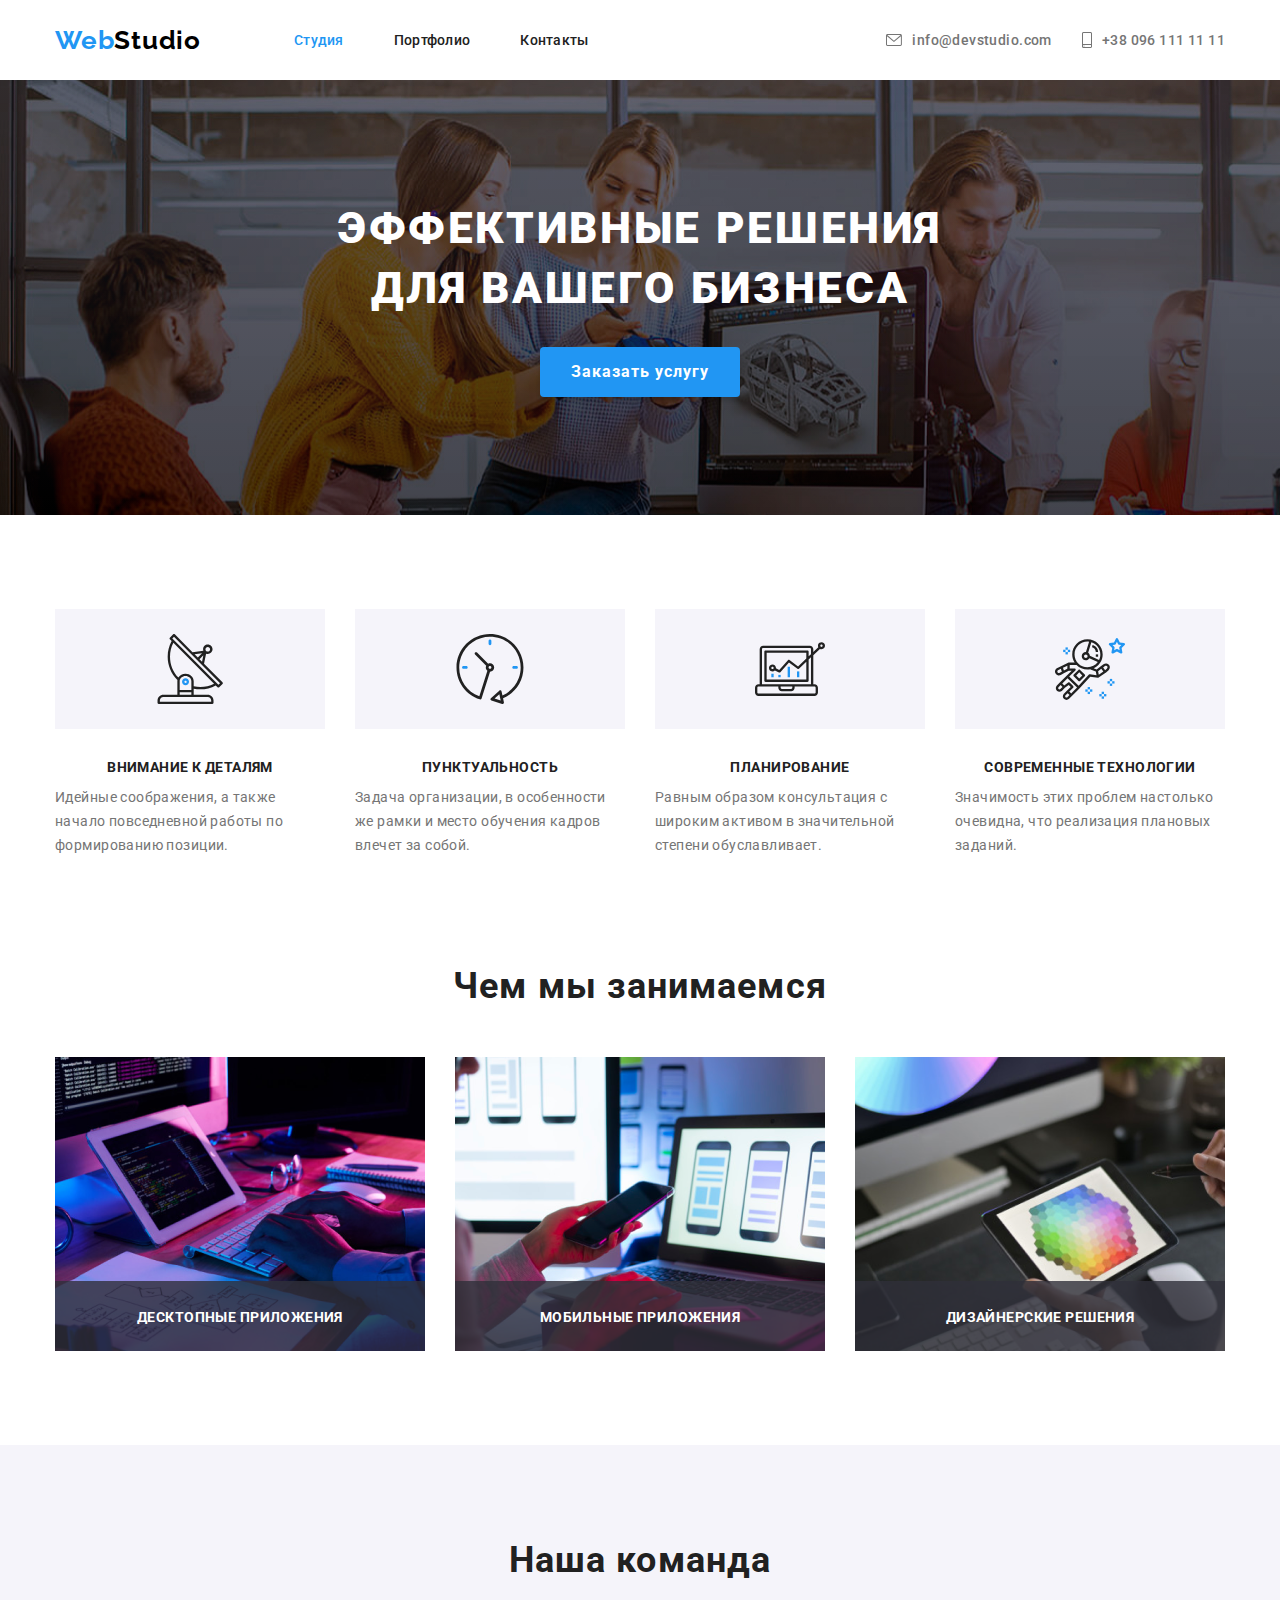
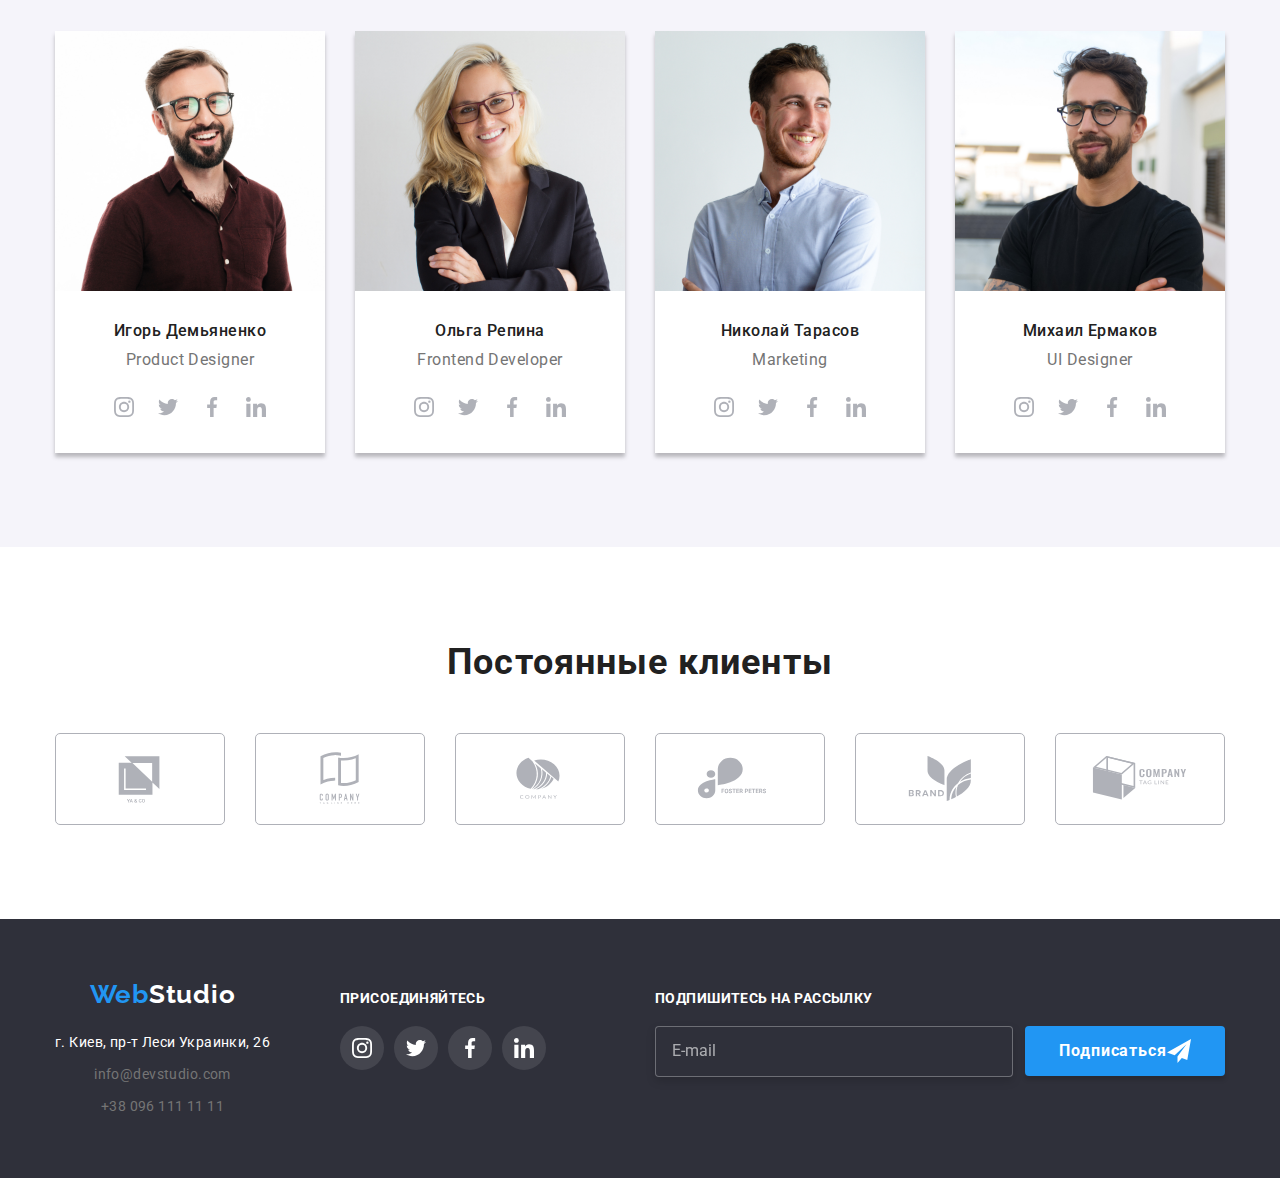
==== commit 6e45a1ea: "last" ====
--- a/index.html
+++ b/index.html
@@ -77,48 +77,50 @@
   
             <ul class="nav__list">
               <li class="nav__item">
-                <a class="nav__link " href="./index.html">Студия</a>
-              </li>
-              <li class="nav__item"><a class="nav__link nav__link--active" href="./portfolio.html">Портфолио</a></li>
+                <a class="nav__link nav__link--active" href="./index.html">Студия</a>
+              </li>
+              <li class="nav__item"><a class="nav__link " href="./portfolio.html">Портфолио</a></li>
               <li class="nav__item"><a class="nav__link" href="#">Контакты</a></li>
             </ul>
           </nav>
-          <ul class="address__list">
-            <li class="address__item ">
-              <a class="address__link address__link--mail-style" href="">
-                <svg class="icon icon--mail" viewbox="0 0 16 12">
-                  <use href="./img/icons/icons-main-opt.svg#icon-mail"></use>
-                </svg>
-                info@devstudio.com
-              </a>
-            </li>
-            <li class="address__item ">
-              <a class="address__link address__link--tel-style" href="">
-                <svg class="icon icon--tel" viewbox="0 0 10 16">
-                  <use href="./img/icons/icons-main-opt.svg#icon-smartphone"></use>
-                </svg>
-                +38 096 111 11 11
-              </a>
-            </li>
-          </ul>
-          <ul class="social">
-            <li class="social__item">
-              <a href="" class="social__link">
-                <span class="social__text">Instagram</span></a>
-            </li>
-            <li class="social__item">
-              <a href="" class="social__link">
-                <span class="social__text">Twitter</span></a>
-            </li>
-            <li class="social__item">
-              <a href="" class="social__link">
-                <span class="social__text">Facebook</span></a>
-            </li>
-            <li class="social__item">
-              <a href="" class="social__link">
-                <span class="social__text">LinkedIn</span></a>
-            </li>
-          </ul>
+          <div class="mobile-menu__container">
+            <ul class="address__list">
+              <li class="address__item ">
+                <a class="address__link address__link--mail-style" href="">
+                  <svg class="icon icon--mail" viewbox="0 0 16 12">
+                    <use href="./img/icons/icons-main-opt.svg#icon-mail"></use>
+                  </svg>
+                  info@devstudio.com
+                </a>
+              </li>
+              <li class="address__item ">
+                <a class="address__link address__link--tel-style" href="">
+                  <svg class="icon icon--tel" viewbox="0 0 10 16">
+                    <use href="./img/icons/icons-main-opt.svg#icon-smartphone"></use>
+                  </svg>
+                  +38 096 111 11 11
+                </a>
+              </li>
+            </ul>
+            <ul class="social">
+              <li class="social__item">
+                <a href="" class="social__link">
+                  <span class="social__text">Instagram</span></a>
+              </li>
+              <li class="social__item">
+                <a href="" class="social__link">
+                  <span class="social__text">Twitter</span></a>
+              </li>
+              <li class="social__item">
+                <a href="" class="social__link">
+                  <span class="social__text">Facebook</span></a>
+              </li>
+              <li class="social__item">
+                <a href="" class="social__link">
+                  <span class="social__text">LinkedIn</span></a>
+              </li>
+            </ul>
+          </div>
         </div>
       </nav>
   
@@ -297,11 +299,11 @@
         <ul class="what-we-do">
           <li class="what-we-do__item">
             <div class="what-we-do__container">
-              <picture>
-                <source srcset="/img/index/img1640.jpg" media="(min-width: 1200px)" />
-                <source srcset="/img/index/img1.png" media="(min-width: 768px)" />
-                <img class="what-we-do__img" width="370" alt="example1" src="./img/index/img1.png" />
-              </picture>
+              <!-- <picture>
+                <source srcset="./img/index/img1@2x.jpg 2x, ./img/index/img1.png 1x" />
+                <source srcset="./img/index/img1.png 1x" /> -->
+                <img class="what-we-do__img" width="370" srcset="./img/index/img1@2x.jpg 2x, ./img/index/img1.png 1x" alt="example1" src="./img/index/img1.png" />
+              <!-- </picture>  -->
               <div class="what-we-do__title what-we-do__title--properties"></div>
               <h3 class="what-we-do__text">Десктопные приложения</h3>
             </div>
@@ -309,22 +311,22 @@
 
           <li class="what-we-do__item">
             <div class="what-we-do__container">
-              <picture>
-                <source srcset="/img/index/img2640.jpg" media="(min-width: 1200px)" />
-                <source srcset="/img/index/img2.png" media="(min-width: 768px)" />
-                <img class="what-we-do__img" width="370" alt="example2" src="./img/index/img2.png" />
-              </picture>
+              <!-- <picture>
+                <source srcset="./img/index/img2@2x.jpg 2x" />
+                <source srcset="./img/index/img2.png 1x, ./img/index/img2@2x.jpg 2x" /> -->
+                <img class="what-we-do__img" width="370" srcset="./img/index/img2.png 1x, ./img/index/img2@2x.jpg 2x" alt="example2" src="./img/index/img2.png" />
+              <!-- </picture> -->
               <div class="what-we-do__title what-we-do__title--properties"></div>
               <h3 class="what-we-do__text">Мобильные приложения</h3>
             </div>
           </li>
           <li class="what-we-do__item">
             <div class="what-we-do__container">
-              <picture>
-                <source srcset="/img/index/img3640.jpg" media="(min-width: 1200px)" />
-                <source srcset="/img/index/img3.png" media="(min-width: 768px)" />
-                <img class="what-we-do__img" width="370" alt="example3" src="./img/index/img3.png" />
-              </picture>
+              <!-- <picture>
+                <source srcset="./img/index/img3@2x.jpg 2x" />
+                <source srcset="./img/index/img3.png 1x, ./img/index/img3@2x.jpg 2x"/> -->
+                <img class="what-we-do__img" width="370" alt="example3" srcset="./img/index/img3.png 1x, ./img/index/img3@2x.jpg 2x" src="./img/index/img3.png" />
+              <!-- </picture> -->
               <!-- <img class="what-we-do__img"
                                         srcset="./img/index/img3.png x1, ./img/index/img3640.jpg x2"
  
@@ -343,11 +345,16 @@
         <h2 class="section__title">Наша команда</h2>
         <ul class="our-team">
           <li class="our-team__item">
-            <picture>
-              <source srcset="./img/index/img4@2x.jpg" media="(min-width: 1200px)" />
-              <source srcset="./img/index/img4.jpg" media="(min-width: 768px)" />
+            <!-- <picture>
+              <source srcset="./img/index/img4@2x.jpg 2x" media="(min-width: 1200px)" />
+              <source srcset="./img/index/img4.jpg 1x" media="(min-width: 768px)" />
               <img class="our-team__img" alt="Михаил Ермаков" src="./img/index/img4.jpg" />
-            </picture>
+            </picture> -->
+            <!-- <picture> -->
+              <!-- <source srcset="./img/index/img4@2x.jpg 2x" />
+              <source srcset="./img/index/img4.jpg 1x" /> -->
+              <img class="our-team__img" srcset="./img/index/img4@2x.jpg 2x, ./img/index/img4.jpg 1x" alt="Игорь Демьяненко" src="./img/index/img4.jpg" />
+            <!-- </picture> -->
             <div class="our-team__description">
               <h3>Игорь Демьяненко</h3>
               <p>Product Designer</p>
@@ -388,11 +395,18 @@
             </div>
           </li>
           <li class="our-team__item">
-            <picture>
-              <source srcset="./img/index/img5@2x.jpg" media="(min-width: 1200px)" />
-              <source srcset="./img/index/img5.jpg" media="(min-width: 768px)" />
+            <!-- <picture>
+              <source srcset="./img/index/img5@2x.jpg 2x" media="(min-width: 1200px)" />
+              <source srcset="./img/index/img5.jpg 1x" media="(min-width: 768px)" />
               <img class="our-team__img" alt="Михаил Ермаков" src="./img/index/img5.jpg" />
-            </picture>
+            </picture> -->
+            <!-- <picture>
+              <source srcset="./img/index/img5@2x.jpg 2x" />
+              <source srcset="./img/index/img5.jpg 1x" />
+              <img class="our-team__img" alt="Михаил Ермаков" src="./img/index/img5.jpg" />
+            </picture> -->
+            <img class="our-team__img" srcset="./img/index/img5@2x.jpg 2x, ./img/index/img5.jpg 1x" alt="Ольга Репина" src="./img/index/img5.jpg" />
+
             <div class="our-team__description">
               <h3>Ольга Репина</h3>
               <p>Frontend Developer</p>
@@ -435,11 +449,18 @@
 
           </li>
           <li class="our-team__item">
-            <picture>
+            <!-- <picture>
               <source srcset="./img/index/img6@2x.jpg" media="(min-width: 1200px)" />
               <source srcset="./img/index/img6.jpg" media="(min-width: 768px)" />
               <img class="our-team__img" alt="Михаил Ермаков" src="./img/index/img6.jpg" />
-            </picture>
+            </picture> -->
+            <!-- <picture>
+              <source srcset="./img/index/img6@2x.jpg 2x" />
+              <source srcset="./img/index/img6.jpg 1x" />
+              <img class="our-team__img" alt="Михаил Ермаков" src="./img/index/img6.jpg" />
+            </picture> -->
+            <img class="our-team__img" srcset="./img/index/img6@2x.jpg 2x, ./img/index/img6.jpg 1x" alt="Николай Тарасов" src="./img/index/img6.jpg" />
+
             <div class="our-team__description">
               <h3>Николай Тарасов</h3>
               <p>Marketing</p>
@@ -482,11 +503,16 @@
 
           </li>
           <li class="our-team__item">
-            <picture>
+            <!-- <picture>
               <source srcset="./img/index/img7@2x.jpg" media="(min-width: 1200px)" />
               <source srcset="./img/index/img7.jpg" media="(min-width: 768px)" />
               <img class="our-team__img" alt="Михаил Ермаков" src="./img/index/img7.jpg" />
-            </picture>
+            </picture> -->
+            <!-- <picture> -->
+              <!-- <source srcset="./img/index/img7@2x.jpg 2x, ./img/index/img7.jpg 1x" />
+              <source srcset="./img/index/img7.jpg 1x" /> -->
+              <img class="our-team__img" alt="Михаил Ермаков" srcset="./img/index/img7@2x.jpg 2x, ./img/index/img7.jpg 1x"  src="./img/index/img7.jpg" />
+            <!-- </picture> -->
             <!-- <img class="our-team__img" 
             @media (min-width:480px){
                         srcset="./img/index/img7.jpg x1, ./img/index/img7@2x.jpg x2"
@@ -641,10 +667,11 @@
           </ul>
         </div>
       </div>
+      <div class="spam-container">
+        <h3 class="spam-container__title">Подпишитесь на рассылку</h3>
 
       <form class="form" action="" name="subscribe-form">
         <label class="form__label">
-          <h3 class="form__title">Подпишитесь на рассылку</h3>
           <input class="form__input" type="email" placeholder="E-mail">
         </label>
         <button class="button" type="submit"><span class="button-text">Подписаться</span>
@@ -653,6 +680,7 @@
           </svg>
         </button>
       </form>
+      </div>
     </div>
 
 
--- a/css/main.min.css
+++ b/css/main.min.css
@@ -1,2 +1,2 @@
-.mobile-menu:active .body{overflow:hidden}.container--center{display:-webkit-box;display:-ms-flexbox;display:flex}.page-header{margin:0 auto;-webkit-box-shadow:0px 3px 0px 0px rgba(0,0,0,0.25);box-shadow:0px 3px 0px 0px rgba(0,0,0,0.25)}@media (max-width: 767px){.page-header .container--mobile-padding{padding-top:10px;padding-bottom:10px}}.page-header--mobile{display:none}@media (max-width: 767px){.page-header--mobile{display:block}}.page-header--tablet{display:none;-webkit-box-shadow:0px 3px 0px 0px rgba(0,0,0,0.25);box-shadow:0px 3px 0px 0px rgba(0,0,0,0.25)}@media (min-width: 768px){.page-header--tablet{display:block}}.page-header--tablet .address__list{margin-left:auto}@media (min-width: 767px){.page-header--tablet .address__list{margin-left:auto;padding:21px 0}.page-header--tablet .address__list .address__item{display:-webkit-box;display:-ms-flexbox;display:flex}.page-header--tablet .address__list .address__item:not(:last-child){margin-bottom:10px}}@media (min-width: 1200px){.page-header--tablet .address__list{display:-webkit-box;display:-ms-flexbox;display:flex;-webkit-box-pack:center;-ms-flex-pack:center;justify-content:center;-webkit-box-align:center;-ms-flex-align:center;align-items:center}.page-header--tablet .address__list .address__item:not(:last-child){margin-bottom:0px}.page-header--tablet .address__list .address__item:not(:first-child){margin-left:30px}.page-header--tablet .address__list .address__link{font-size:14px;line-height:16px;letter-spacing:0.03em;display:-webkit-box;display:-ms-flexbox;display:flex;-webkit-box-pack:center;-ms-flex-pack:center;justify-content:center;-webkit-box-align:center;-ms-flex-align:center;align-items:center}}.page-header--tablet .icon{margin-right:10px;fill:currentColor}.page-header--tablet .icon--mail{width:16px;height:12px}.page-header--tablet .icon--tel{width:10px;height:16px}.page-header--tablet .address__link{color:#757575;font-family:Roboto;font-style:normal;font-weight:500;font-size:12px;line-height:14px;letter-spacing:0.03em;color:#757575;-webkit-transition:color 250ms cubic-bezier(0.4, 0, 0.2, 1);transition:color 250ms cubic-bezier(0.4, 0, 0.2, 1)}.page-header--tablet .address__link:hover>.icon,.page-header--tablet .address__link:focus>.icon,.page-header--tablet .address__link:hover{color:#2196f3;fill:#2196f3}.page-header--tablet .nav{height:80px;display:-webkit-box;display:-ms-flexbox;display:flex;-webkit-box-align:center;-ms-flex-align:center;align-items:center}.page-header--tablet .nav .nav__list{-webkit-box-align:center;-ms-flex-align:center;align-items:center;display:-webkit-box;display:-ms-flexbox;display:flex;margin-left:88px}@media (min-width: 1200px){.page-header--tablet .nav .nav__list{margin-left:93px}}.page-header--tablet .nav .nav__item{position:relative;display:-webkit-box;display:-ms-flexbox;display:flex;-webkit-box-align:center;-ms-flex-align:center;align-items:center;height:80px}.page-header--tablet .nav .nav__item:not(:first-child){margin-left:50px}.page-header--tablet .nav .nav__logo--padding{padding:24px 0}.page-header--tablet .nav .nav__link{padding:32px 0;font-family:Roboto;font-style:normal;font-weight:500;font-size:14px;line-height:16px;letter-spacing:0.02em;color:inherit;-webkit-transition:color 250ms cubic-bezier(0.4, 0, 0.2, 1);transition:color 250ms cubic-bezier(0.4, 0, 0.2, 1)}.page-header--tablet .nav .nav__link--active{color:#2196f3}.page-header--tablet .nav .nav__link--active--active::before{position:absolute;top:calc(100% - 4px);content:'';width:100%;height:4px;border-radius:4px;background-color:#2196f3}.page-header--tablet .nav .nav__link:hover,.page-header--tablet .nav .nav__link:focus{color:#2196f3}@media (min-width: 480px){.page-header{width:480px}}@media (min-width: 768px){.page-header{width:768px}}@media (min-width: 1200px){.page-header{width:1200px}}.page-header .mobile-nav{position:relative;display:-webkit-box;display:-ms-flexbox;display:flex;width:100%}.page-header .mobile-nav .mobile-nav__button{height:40px;margin-left:auto;border:none;background:none;padding:0}.page-header .mobile-nav .mobile-nav__icon{width:40px;height:40px}.page-header .mobile-nav .mobile-nav__icon:hover{fill:#2196f3;cursor:pointer}.page-header .mobile-nav .mobile-nav__logo{display:-webkit-box;display:-ms-flexbox;display:flex;-webkit-box-align:center;-ms-flex-align:center;align-items:center;color:#000;font-family:Raleway;font-style:normal;font-weight:bold;font-size:24px;line-height:28px;letter-spacing:0.03em}.page-header .mobile-nav .mobile-nav__logo--web-color{color:#2196f3}.page-header .mobile-nav .mobile-nav__logo--color{color:#fff}.page-header .nav__logo{margin-bottom:0}.page-header .mobile-menu.is-open{position:fixed;visibility:visible;z-index:1}.page-header .mobile-menu{position:fixed;padding:40px;height:796px;margin:0 auto;left:0;top:0;bottom:0;right:0;padding-top:0;padding-right:0;background-color:#fff;visibility:hidden}.page-header .mobile-menu .social{display:-webkit-box;display:-ms-flexbox;display:flex;-webkit-box-orient:horizontal;-webkit-box-direction:normal;-ms-flex-direction:row;flex-direction:row;position:relative;bottom:0;margin-top:auto}.page-header .mobile-menu .social .social__link{font-size:18px;line-height:22px;letter-spacing:0.02em;color:#2196f3}.page-header .mobile-menu .social .social__item:not(:first-child){padding-left:10px}.page-header .mobile-menu .social .social__item:not(:last-child){border-right:solid 1px rgba(33,33,33,0.2);padding-right:10px}@media (max-width: 450px){.page-header .mobile-menu{width:100%}}@media (min-width: 451px){.page-header .mobile-menu{width:482px}}.page-header .mobile-menu .mobile-menu__button-close{border:none;background:#fff;margin-left:auto;height:40px;display:-webkit-box;display:-ms-flexbox;display:flex;padding:10px 15px}.page-header .mobile-menu .mobile-menu__button-close:hover,.page-header .mobile-menu .mobile-menu__button-close:focus{fill:#2196f3}.page-header .mobile-menu__svg{width:40px;height:40px}.page-header .mobile-menu .nav .nav__list{-webkit-box-align:start;-ms-flex-align:start;align-items:flex-start;display:-webkit-box;display:-ms-flexbox;display:flex;-webkit-box-orient:vertical;-webkit-box-direction:normal;-ms-flex-direction:column;flex-direction:column;margin-bottom:302px}.page-header .mobile-menu .nav .nav__item:not(:last-child){margin-bottom:36px}.page-header .mobile-menu .nav .nav__link{font-family:Roboto;font-style:normal;font-weight:500;font-size:40px;line-height:47px;letter-spacing:0.02em;color:inherit;-webkit-transition:color 250ms cubic-bezier(0.4, 0, 0.2, 1);transition:color 250ms cubic-bezier(0.4, 0, 0.2, 1)}.page-header .mobile-menu .nav .nav__link--active{color:#2196f3}.page-header .mobile-menu .nav .nav__link--active--active::before{content:'';width:100%;height:4px;border-radius:4px;background-color:#2196f3}.page-header .mobile-menu .nav .nav__link:hover,.page-header .mobile-menu .nav .nav__link:focus{color:#2196f3}.page-header .mobile-menu .address__list{display:-webkit-box;display:-ms-flexbox;display:flex;-webkit-box-orient:vertical;-webkit-box-direction:reverse;-ms-flex-direction:column-reverse;flex-direction:column-reverse;margin-bottom:64px}.page-header .mobile-menu .address__list .address__item:not(:first-child){margin-bottom:32px}.page-header .mobile-menu .address__list .address__link--tel-style{font-weight:500;font-size:34px;line-height:40px;letter-spacing:0.02em;color:#2196f3}.page-header .mobile-menu .address__list .address__link--mail-style{font-weight:500;font-size:24px;line-height:28px;letter-spacing:0.02em;color:#757575}.page-header .mobile-menu .address__list .address__link{font-family:Roboto;-webkit-transition:color 250ms cubic-bezier(0.4, 0, 0.2, 1);transition:color 250ms cubic-bezier(0.4, 0, 0.2, 1)}.page-header .mobile-menu .address__list .address__link:hover>.icon,.page-header .mobile-menu .address__list .address__link:focus>.icon,.page-header .mobile-menu .address__list .address__link:hover{color:#2196f3;fill:#2196f3}.page-header .mobile-menu .address__list .address__link .icon{display:none;fill:currentColor}@media (min-width: 480px){.page-header .mobile-menu .address__list .address__link .icon--mail{width:14px;height:10px}}@media (min-width: 1200px){.page-header .mobile-menu .address__list .address__link .icon--mail{width:16px;height:12px}}@media (min-width: 480px){.page-header .mobile-menu .address__list .address__link .icon--tel{width:10px;height:14px}}@media (min-width: 1200px){.page-header .mobile-menu .address__list .address__link .icon--tel{width:10px;height:16px}}.backdrop{overflow-y:hidden;position:fixed;top:0;left:0;width:100%;height:100%;background:rgba(150,145,145,0.2);z-index:3;opacity:1;-webkit-transition:opacity 250ms cubic-bezier(0.165, 0.84, 0.44, 1);transition:opacity 250ms cubic-bezier(0.165, 0.84, 0.44, 1)}.modal{position:relative;top:50%;left:50%;-webkit-transform:translate(-50%, -50%);transform:translate(-50%, -50%);width:450px;height:609px;background:#ffffff;-webkit-box-shadow:0px 1px 3px rgba(0,0,0,0.12),0px 1px 1px rgba(0,0,0,0.14),0px 2px 1px rgba(0,0,0,0.2);box-shadow:0px 1px 3px rgba(0,0,0,0.12),0px 1px 1px rgba(0,0,0,0.14),0px 2px 1px rgba(0,0,0,0.2);border-radius:4px}.modal .modal__container{padding:40px}.modal .button--modal-style{display:-webkit-box;display:-ms-flexbox;display:flex;position:absolute;left:calc(100% - 38px);margin-right:8px;display:block;margin-left:auto;width:30px;height:30px;margin-top:8px;border:1px solid rgba(197,46,66,0.1);border-radius:50%;cursor:pointer;-webkit-box-shadow:0px 2px 4px 1px rgba(47,48,58,0.4);box-shadow:0px 2px 4px 1px rgba(47,48,58,0.4);-webkit-transition:-webkit-box-shadow 250ms cubic-bezier(0.165, 0.84, 0.44, 1);transition:-webkit-box-shadow 250ms cubic-bezier(0.165, 0.84, 0.44, 1);transition:box-shadow 250ms cubic-bezier(0.165, 0.84, 0.44, 1);transition:box-shadow 250ms cubic-bezier(0.165, 0.84, 0.44, 1), -webkit-box-shadow 250ms cubic-bezier(0.165, 0.84, 0.44, 1)}.modal .button--modal-style:hover{-webkit-box-shadow:none;box-shadow:none}.modal .button:hover,.modal .button:focus{background-color:#fff;color:#2196f3}.modal .button .button__svg{width:18px;height:18px}.modal .button--submit-style{position:relative;right:-50%;-webkit-transform:translateX(-50%);transform:translateX(-50%);min-width:200px;height:50px;border-radius:4px;background-color:#2196f3;-webkit-box-shadow:0px 4px 4px rgba(0,0,0,0.15);box-shadow:0px 4px 4px rgba(0,0,0,0.15);font-weight:bold;font-size:16px;line-height:30px;text-align:center;letter-spacing:0.06em;color:#fff;border-color:transparent;-webkit-transition:background-color 250ms cubic-bezier(0.4, 0, 0.2, 1);transition:background-color 250ms cubic-bezier(0.4, 0, 0.2, 1)}.modal .button .button__svg{display:-webkit-box;display:-ms-flexbox;display:flex;-webkit-box-align:center;-ms-flex-align:center;align-items:center}.modal .button .button--modal-style{position:fixed;width:30px;height:30px;border:1px solid rgba(0,0,0,0.1);border-radius:50%;cursor:pointer;-webkit-box-shadow:0px 2px 4px 1px rgba(47,48,58,0.4);box-shadow:0px 2px 4px 1px rgba(47,48,58,0.4);-webkit-transition:-webkit-box-shadow 250ms cubic-bezier(0.165, 0.84, 0.44, 1);transition:-webkit-box-shadow 250ms cubic-bezier(0.165, 0.84, 0.44, 1);transition:box-shadow 250ms cubic-bezier(0.165, 0.84, 0.44, 1);transition:box-shadow 250ms cubic-bezier(0.165, 0.84, 0.44, 1), -webkit-box-shadow 250ms cubic-bezier(0.165, 0.84, 0.44, 1)}.modal .button .button--modal-style:hover{-webkit-box-shadow:none;box-shadow:none}.modal__title{font-weight:bold;font-size:20px;line-height:23px;text-align:center;letter-spacing:0.03em;margin-bottom:12px;color:#212121}.modal-form__checkbox--one,.modal-form__checkbox--two{height:15px;position:absolute;top:50%;left:-12px;-webkit-transform:translateY(-50%);transform:translateY(-50%)}.modal-form__checkbox--two{visibility:hidden}.modal-form__input:checked+.modal-form__checkbox--two{visibility:visible}.modal-form__input:checked+.modal-form__checkbox--two+.modal-form__checkbox--one{visibility:hidden}.modal-form__label{position:relative;display:block;margin-bottom:10px}.modal-form__label--margin{margin-bottom:30px}.modal-form__label:focus-within .modal-form__container{fill:#2196f3}.modal-form__label:focus-within .modal-form__input{outline-color:#2196f3}.modal-form__label--text-style textarea::-webkit-input-placeholder{font-size:14px;line-height:16px;letter-spacing:0.01em;color:rgba(117,117,117,0.5)}.modal-form__label--text-style textarea:-ms-input-placeholder{font-size:14px;line-height:16px;letter-spacing:0.01em;color:rgba(117,117,117,0.5)}.modal-form__label--text-style textarea::-ms-input-placeholder{font-size:14px;line-height:16px;letter-spacing:0.01em;color:rgba(117,117,117,0.5)}.modal-form__label--text-style textarea::placeholder{font-size:14px;line-height:16px;letter-spacing:0.01em;color:rgba(117,117,117,0.5)}.modal-form__label .modal-form__input{height:40px;border:1px solid rgba(33,33,33,0.2);border-radius:4px;min-width:370px;padding-left:42px;-webkit-transition:outline-color 250ms cubic-bezier(0.4, 0, 0.2, 1);transition:outline-color 250ms cubic-bezier(0.4, 0, 0.2, 1)}.modal-form__label .modal-form__container{position:relative;margin-top:4px}.modal-form__label .modal-form__icon{position:absolute;width:18px;height:18px;top:50%;left:12px;-webkit-transform:translateY(-50%);transform:translateY(-50%);-webkit-transition:fill 250ms cubic-bezier(0.4, 0, 0.2, 1);transition:fill 250ms cubic-bezier(0.4, 0, 0.2, 1)}.modal-form__label .modal-form__icon--checkbox{width:16px;height:15px;-webkit-transition:fill 250ms cubic-bezier(0.4, 0, 0.2, 1);transition:fill 250ms cubic-bezier(0.4, 0, 0.2, 1)}.modal-form__label .modal-form__textarea{height:120px;resize:none;min-width:370px;border-color:#2196f3;border:1px solid rgba(33,33,33,0.2);-webkit-box-sizing:border-box;box-sizing:border-box;border-radius:4px;padding:12px 16px;margin-top:4px;outline-color:none;-webkit-transition:outline-color 250ms cubic-bezier(0.4, 0, 0.2, 1);transition:outline-color 250ms cubic-bezier(0.4, 0, 0.2, 1)}.modal-form__label .modal-form__textarea:focus{outline-color:#2196f3;border-color:#2196f3}.modal-form__label .modal-form__text{font-weight:400;font-size:12px;line-height:14px;letter-spacing:0.03em}.modal-form__label .modal-form__text--checkbox{font-size:12px;line-height:14px;letter-spacing:0.03em;padding-left:24px;color:#757575}.modal-form__label .modal-form__link{text-decoration:underline}.is-hidden{opacity:0;pointer-events:none;visibility:hidden;-webkit-transition:opacity 250ms cubic-bezier(0.165, 0.84, 0.44, 1);transition:opacity 250ms cubic-bezier(0.165, 0.84, 0.44, 1)}.container--block-direction{padding:118px 60px !important;display:-webkit-box;display:-ms-flexbox;display:flex;-webkit-box-orient:vertical;-webkit-box-direction:normal;-ms-flex-direction:column;flex-direction:column;-webkit-box-align:center;-ms-flex-align:center;align-items:center}.hero{width:100%;background-color:#2f303a;background-repeat:no-repeat;background-size:cover}@media (max-width: 767px){.hero{background:-webkit-gradient(linear, left top, left bottom, from(rgba(47,48,58,0.4)), to(rgba(0,0,0,0.5))),url(../img/index/hero480.jpg);background:linear-gradient(rgba(47,48,58,0.4), rgba(0,0,0,0.5)),url(../img/index/hero480.jpg)}}@media (max-width: 767px) and (min-device-pixel-ratio: 2), (max-width: 767px) and (-webkit-min-device-pixel-ratio: 2), (max-width: 767px) and (min-resolution: 192dpi), (max-width: 767px) and (min-resolution: 2dppx){.hero .hero{background-image:url("../img/index/hero480@2x.jpg")}}@media (max-width: 1199px){.hero{background:-webkit-gradient(linear, left top, left bottom, from(rgba(47,48,58,0.4)), to(rgba(0,0,0,0.5))),url(../img/index/hero768.jpg);background:linear-gradient(rgba(47,48,58,0.4), rgba(0,0,0,0.5)),url(../img/index/hero768.jpg)}}@media (max-width: 1199px) and (min-device-pixel-ratio: 2), (max-width: 1199px) and (-webkit-min-device-pixel-ratio: 2), (max-width: 1199px) and (min-resolution: 192dpi), (max-width: 1199px) and (min-resolution: 2dppx){.hero .hero{background-image:url("../img/index/hero720@2x.jpg")}}@media (min-width: 1200px){.hero{background:-webkit-gradient(linear, left top, left bottom, from(rgba(47,48,58,0.4)), to(rgba(0,0,0,0.5))),url(../img/index/hero1600.jpg);background:linear-gradient(rgba(47,48,58,0.4), rgba(0,0,0,0.5)),url(../img/index/hero1600.jpg)}}@media (min-width: 1200px) and (min-device-pixel-ratio: 2), (min-width: 1200px) and (-webkit-min-device-pixel-ratio: 2), (min-width: 1200px) and (min-resolution: 192dpi), (min-width: 1200px) and (min-resolution: 2dppx){.hero .hero{background-image:url("../img/index/hero1600@2x.jpg")}}.hero .hero__title{font-weight:900;text-align:center;letter-spacing:0.06em;text-transform:uppercase;color:#fff}@media (min-width: 768px){.hero .hero__title{max-width:unset;font-size:26px;line-height:42px}}@media (min-width: 1200px){.hero .hero__title{font-size:44px;line-height:60px}}.hero .hero__button{min-width:200px;height:50px;-webkit-box-align:center;-ms-flex-align:center;align-items:center;background-color:#2196f3;-webkit-box-shadow:0px 4px 4px rgba(0,0,0,0.15);box-shadow:0px 4px 4px rgba(0,0,0,0.15);border-radius:4px;cursor:pointer;font-weight:bold;font-size:16px;line-height:30px;align-items:center;text-align:center;letter-spacing:0.06em;color:#fff;border-color:transparent;-webkit-transition:background-color 250ms cubic-bezier(0.4, 0, 0.2, 1);transition:background-color 250ms cubic-bezier(0.4, 0, 0.2, 1)}.hero .hero__button:hover,.hero .hero__button:focus{background-color:#fff;color:#2196f3}.our-clients{display:-webkit-box;display:-ms-flexbox;display:flex;-ms-flex-wrap:wrap;flex-wrap:wrap}@media (min-width: 768px){.our-clients{margin-bottom:60px}}@media (min-width: 1200px){.our-clients{margin-bottom:0;-ms-flex-wrap:nowrap;flex-wrap:nowrap}}@media (max-width: 768px){.our-clients .our-clients__item:not(:nth-child(2n+2)){margin-right:30px;width:calc((100% - 31px) / 2)}.our-clients .our-clients__item:not(:nth-child(n+5)){margin-bottom:30px}}@media (min-width: 768px){.our-clients .our-clients__item{width:calc((100% - 60px) / 3)}.our-clients .our-clients__item:not(:nth-child(3n+3)){margin-right:30px}.our-clients .our-clients__item:not(:nth-child(n+3)){margin-bottom:30px}}@media (min-width: 1200px){.our-clients .our-clients__item{width:100%;margin-bottom:0}.our-clients .our-clients__item:not(:last-child){margin-right:30px}}.our-clients .our-clients__icon{width:106px;height:60px;fill:#afb1b8}.our-clients .our-clients__icon .icon__prop{-webkit-transition:fill 450ms cubic-bezier(0.4, 0, 0.2, 1);transition:fill 450ms cubic-bezier(0.4, 0, 0.2, 1)}.our-clients__link{margin:0;width:210px;height:92px;display:-webkit-box;display:-ms-flexbox;display:flex;-webkit-box-pack:center;-ms-flex-pack:center;justify-content:center;-webkit-box-align:center;-ms-flex-align:center;align-items:center;border:1px solid #afb1b8;border-radius:5px;-webkit-transition:border-color 250ms cubic-bezier(0.4, 0, 0.2, 1);transition:border-color 250ms cubic-bezier(0.4, 0, 0.2, 1)}@media (min-width: 768px){.our-clients__link{width:auto}}.our-clients__link:hover,.our-clients__link:focus{border-color:#2196f3}.our-clients__link:hover .icon__prop,.our-clients__link:focus .icon__prop{fill:#2196f3}.section--bg{background-color:#f5f4fa}@media (max-width: 767px){.our-team__item:not(:last-child){margin-bottom:30px}}@media (min-width: 768px){.our-team{display:-webkit-box;display:-ms-flexbox;display:flex;-ms-flex-wrap:wrap;flex-wrap:wrap}.our-team .our-team__item{width:calc((100% - 30px) / 2)}.our-team .our-team__item:not(:nth-child(2n+2)){margin-right:30px}.our-team .our-team__item:not(:nth-child(n+3)){margin-bottom:30px}}@media (min-width: 1200px){.our-team{display:-webkit-box;display:-ms-flexbox;display:flex}.our-team .our-team__item{width:calc((100% - 90px) / 4);margin-right:30px;margin-bottom:0 !important}}.our-team .our-team__item{-webkit-box-shadow:0px 4px 4px rgba(0,0,0,0.25);box-shadow:0px 4px 4px rgba(0,0,0,0.25);background-color:#fff}@media (min-width: 480px){.our-team .our-team__item__img{width:450px}}@media (min-width: 1200px){.our-team .our-team__item__img{width:100%;height:auto}}.our-team .our-team__item:last-child{margin-right:0px}.our-team .our-team__item .our-team__description{padding:30px 0 24px 0}.our-team .our-team__item .our-team__description h3{font-weight:500;font-size:16px;line-height:19px;text-align:center;letter-spacing:0.03em;margin-bottom:10px}.our-team .our-team__item .our-team__description p{font-size:16px;line-height:19px;text-align:center;letter-spacing:0.03em;color:#757575;margin-bottom:16px}.our-team .icon-block{display:-webkit-box;display:-ms-flexbox;display:flex;-webkit-box-pack:center;-ms-flex-pack:center;justify-content:center}.our-team .icon-block .icon__prop{fill:#afb1b8;-webkit-transition:fill 150ms cubic-bezier(0.4, 0, 0.2, 1);transition:fill 150ms cubic-bezier(0.4, 0, 0.2, 1)}.our-team .icon-block .icon-block__link{padding:12px;display:-webkit-box;display:-ms-flexbox;display:flex;background-color:none;border-radius:50%;-webkit-transition:background-color 250ms cubic-bezier(0.4, 0, 0.2, 1);transition:background-color 250ms cubic-bezier(0.4, 0, 0.2, 1)}.our-team .icon-block .icon-block__link:hover,.our-team .icon-block .icon-block__link:focus{background-color:#2196f3}.our-team .icon-block .icon-block__link .icon-block__icon{width:20px;height:20px}.our-team .icon-block .icon-block__link:hover .icon__prop,.our-team .icon-block .icon-block__link:focus .icon__prop{fill:#fff}a{text-decoration:none}.visually_hidden{position:absolute;width:1px;height:1px;margin:-1px;border:0;padding:0;clip:rect(0 0 0 0);overflow:hidden}img{display:block}img{max-width:100%;height:auto}h1,h2,h3,h4,h5,p{margin-top:0}ul{margin-top:0;list-style:none;padding:0;margin:0}.is-hidden{opacity:0;pointer-events:none;visibility:hidden;-webkit-transition:opacity 250ms cubic-bezier(0.165, 0.84, 0.44, 1);transition:opacity 250ms cubic-bezier(0.165, 0.84, 0.44, 1)}.container{margin:0 auto;padding-left:15px;padding-right:15px}@media (min-width: 480px){.container{width:480px}}@media (min-width: 768px){.container{width:768px}}@media (min-width: 1200px){.container{width:1200px}}.section{padding:60px 0}@media (min-width: 1200px){.section{padding:94px 0}}body{max-width:480px;margin:0 auto;color:#212121;font-family:Roboto, sans-serif}@media (min-width: 768px){body{max-width:768px}}@media (min-width: 1200px){body{max-width:1600px}}.section .section--null-bot-padding{padding:94px 0 0 0}.our-priority__container{display:-webkit-box;display:-ms-flexbox;display:flex;-webkit-box-pack:center;-ms-flex-pack:center;justify-content:center;padding:25px 0;margin-bottom:30px;background-color:#f5f4fa}.our-priority__title{display:-webkit-box;display:-ms-flexbox;display:flex;-webkit-box-pack:center;-ms-flex-pack:center;justify-content:center;font-weight:bold;font-size:14px;line-height:16px;letter-spacing:0.03em;text-transform:uppercase;margin-bottom:10px}.our-priority .our-priority__text{font-weight:normal;font-size:14px;line-height:24px;letter-spacing:0.03em;color:#757575}@media (min-width: 768px){.our-priority{display:-webkit-box;display:-ms-flexbox;display:flex;-ms-flex-wrap:wrap;flex-wrap:wrap}.our-priority .our-priority__item{width:calc((100% - 30px) / 2)}.our-priority .our-priority__item:not(:nth-child(2n+2)){margin-right:30px}.our-priority .our-priority__item:not(:nth-child(n+3)){margin-bottom:30px}}@media (min-width: 1200px){.our-priority{display:-webkit-box;display:-ms-flexbox;display:flex}.our-priority .our-priority__item{width:calc((100% - 90px) / 4);margin-bottom:0 !important}.our-priority .our-priority__item:not(:last-child){margin-right:30px}}.section.section--null-top-padding{padding-top:0px}.section__title{display:-webkit-box;display:-ms-flexbox;display:flex;-webkit-box-pack:center;-ms-flex-pack:center;justify-content:center;font-weight:bold;font-size:28px;line-height:33px;text-align:center;letter-spacing:0.03em;margin-bottom:30px}@media (min-width: 1200px){.section__title{font-size:36px;line-height:42px;margin-bottom:50px}}.section.section--display-none{display:none}@media (min-width: 1200px){.section.section--display-none{display:block}.section.section--display-none .what-we-do{display:-webkit-box;display:-ms-flexbox;display:flex}.section.section--display-none .what-we-do .what-we-do__item{position:relative}.section.section--display-none .what-we-do .what-we-do__item .what-we-do__container{position:relative;display:-webkit-box;display:-ms-flexbox;display:flex;-webkit-box-pack:center;-ms-flex-pack:center;justify-content:center}.section.section--display-none .what-we-do .what-we-do__item .what-we-do__img{position:inherit}.section.section--display-none .what-we-do .what-we-do__item:not(:last-child){margin-right:30px}.section.section--display-none .what-we-do .what-we-do__text{position:absolute;text-transform:uppercase;top:calc(100% - 42px);color:#fff;font-size:14px;line-height:16px;text-align:center;letter-spacing:0.03em}.section.section--display-none .what-we-do .what-we-do__title--properties{display:-webkit-box;display:-ms-flexbox;display:flex;position:absolute;top:calc(100% - 70px);width:100%;height:70px;background-color:#2f303a;opacity:80%}}.nav__logo{color:#000;font-family:Raleway;font-style:normal;font-weight:bold;font-size:26px;line-height:31px;letter-spacing:0.03em;margin-bottom:20px}.nav__logo--web-color{color:#2196f3}.nav__logo--color{color:#fff}@media (max-width: 479px){.footer{padding:60px 0;background-color:#2f303a}.footer .first-col{-webkit-box-orient:vertical;-webkit-box-direction:normal;-ms-flex-direction:column;flex-direction:column;display:-webkit-box;display:-ms-flexbox;display:flex;-webkit-box-align:center;-ms-flex-align:center;align-items:center}}@media (max-width: 479px) and (min-width: 768px){.footer .first-col{margin-right:165px}}@media (max-width: 479px){.footer .container--flex{padding:60px 15px !important}.footer .container--flex .second-col{display:-webkit-box;display:-ms-flexbox;display:flex;-webkit-box-orient:vertical;-webkit-box-direction:normal;-ms-flex-direction:column;flex-direction:column;-webkit-box-align:center;-ms-flex-align:center;align-items:center;margin:60px 0}.footer .container--flex .second-col__list{display:-webkit-box;display:-ms-flexbox;display:flex}.footer .container--flex .second-col .second-col__item{border-radius:44px;background:rgba(255,255,255,0.1)}.footer .container--flex .second-col .second-col__item:not(:last-child){margin-right:10px}.footer .container--flex .second-col .second-col__item .icon{width:20px;height:20px}.footer .container--flex .second-col .second-col__item .icon__prop{fill:#fff}.footer .container--flex .second-col .second-col__item .second-col:last-child{margin-right:0}.footer .container--flex .second-col .second-col__link{width:44px;height:44px;display:-webkit-box;display:-ms-flexbox;display:flex;-webkit-box-pack:center;-ms-flex-pack:center;justify-content:center;-webkit-box-align:center;-ms-flex-align:center;align-items:center;border-radius:44px;-webkit-transition:background-color 250ms cubic-bezier(0.4, 0, 0.2, 1);transition:background-color 250ms cubic-bezier(0.4, 0, 0.2, 1)}.footer .container--flex .second-col .second-col__link:hover,.footer .container--flex .second-col .second-col__link:focus{background-color:#2196f3}.footer .container--flex .second-col .second-col__title{font-style:normal;font-weight:bold;font-size:14px;line-height:16px;letter-spacing:0.03em;text-transform:uppercase;margin-bottom:20px;color:#ffffff}.footer .address{font-family:Roboto;font-style:normal;font-weight:normal;font-size:14px;line-height:24px;letter-spacing:0.03em;color:#fff}.footer .address__list{display:-webkit-box;display:-ms-flexbox;display:flex;-webkit-box-align:center;-ms-flex-align:center;align-items:center;-webkit-box-orient:vertical;-webkit-box-direction:normal;-ms-flex-direction:column;flex-direction:column}.footer .address .address__item:not(:last-child){margin-bottom:8px}.footer .address .address__link{letter-spacing:0.03em;color:#757575;-webkit-transition:color 250ms cubic-bezier(0.4, 0, 0.2, 1);transition:color 250ms cubic-bezier(0.4, 0, 0.2, 1)}.footer .address .address__link:hover,.footer .address .address__link:focus{color:#fff}.footer .form{display:-webkit-box;display:-ms-flexbox;display:flex;-ms-flex-wrap:wrap;flex-wrap:wrap;-webkit-box-pack:center;-ms-flex-pack:center;justify-content:center}.footer .form__input{width:100%}.footer .form__label{margin-bottom:20px}}@media (max-width: 479px) and (min-width: 768px){.footer .form{width:450px;margin-left:auto;margin-right:auto;display:-webkit-box;display:-ms-flexbox;display:flex;-webkit-box-orient:vertical;-webkit-box-direction:normal;-ms-flex-direction:column;flex-direction:column;-webkit-box-align:center;-ms-flex-align:center;align-items:center}}@media (max-width: 479px){.footer .form input::-webkit-input-placeholder{color:rgba(255,255,255,0.6)}.footer .form input:-ms-input-placeholder{color:rgba(255,255,255,0.6)}.footer .form input::-ms-input-placeholder{color:rgba(255,255,255,0.6)}.footer .form input::placeholder{color:rgba(255,255,255,0.6)}.footer .form__title{margin-bottom:20px;text-align:center;font-weight:bold;font-size:14px;line-height:16px;letter-spacing:0.03em;text-transform:uppercase;color:#ffffff}.footer .form .icon{fill:#fff;width:24px;height:24px;margin-left:10px}.footer .form .button__text{font-weight:bold;font-size:16px;line-height:30px;text-align:center;letter-spacing:0.06em}.footer .form .form__input{padding:15px 16px;width:450px;border:1px solid rgba(255,255,255,0.3);-webkit-box-sizing:border-box;box-sizing:border-box;-webkit-filter:drop-shadow(0px 4px 4px rgba(0,0,0,0.15));filter:drop-shadow(0px 4px 4px rgba(0,0,0,0.15));border-radius:4px;background:#2f303a}}@media (max-width: 479px) and (min-width: 768px){.footer .form .form__input{width:100%}}@media (max-width: 479px){.footer .form .button{display:-webkit-box;display:-ms-flexbox;display:flex;position:relative;-webkit-box-align:center;-ms-flex-align:center;align-items:center;-webkit-box-pack:center;-ms-flex-pack:center;justify-content:center;border:0px;padding:0px;min-width:200px;height:50px;border-radius:4px;background-color:#2196f3;-webkit-box-shadow:0px 4px 4px rgba(0,0,0,0.15);box-shadow:0px 4px 4px rgba(0,0,0,0.15);font-weight:bold;font-size:16px;line-height:30px;text-align:center;letter-spacing:0.06em;color:#fff;border-color:transparent;-webkit-transition:background-color 250ms cubic-bezier(0.4, 0, 0.2, 1);transition:background-color 250ms cubic-bezier(0.4, 0, 0.2, 1)}.footer .form .button:hover,.footer .form .button:focus{background-color:#fff;color:#2196f3}.footer .form .button:hover .icon__prop,.footer .form .button:focus .icon__prop{fill:#2196f3}}@media (min-width: 480px){.footer{padding:60px 0;background-color:#2f303a}.footer .first-col{-webkit-box-orient:vertical;-webkit-box-direction:normal;-ms-flex-direction:column;flex-direction:column;display:-webkit-box;display:-ms-flexbox;display:flex;-webkit-box-align:center;-ms-flex-align:center;align-items:center}}@media (min-width: 480px) and (min-width: 768px){.footer .first-col{margin-right:165px}}@media (min-width: 480px) and (max-width: 767px){.footer .container--flex .container__for-two-col{display:block}}@media (min-width: 480px){.footer .container--flex .second-col{display:-webkit-box;display:-ms-flexbox;display:flex;-webkit-box-orient:vertical;-webkit-box-direction:normal;-ms-flex-direction:column;flex-direction:column;-webkit-box-align:center;-ms-flex-align:center;align-items:center}}@media (min-width: 480px) and (max-width: 767px){.footer .container--flex .second-col{margin:60px 0}}@media (min-width: 480px) and (min-width: 768px){.footer .container--flex .second-col{-webkit-box-align:baseline;-ms-flex-align:baseline;align-items:baseline}}@media (min-width: 480px){.footer .container--flex .second-col__list{display:-webkit-box;display:-ms-flexbox;display:flex}.footer .container--flex .second-col .second-col__item{border-radius:44px;background:rgba(255,255,255,0.1)}.footer .container--flex .second-col .second-col__item:not(:last-child){margin-right:10px}.footer .container--flex .second-col .second-col__item .icon{width:20px;height:20px}.footer .container--flex .second-col .second-col__item .icon__prop{fill:#fff}.footer .container--flex .second-col .second-col__item .second-col:last-child{margin-right:0}.footer .container--flex .second-col .second-col__link{width:44px;height:44px;display:-webkit-box;display:-ms-flexbox;display:flex;-webkit-box-pack:center;-ms-flex-pack:center;justify-content:center;-webkit-box-align:center;-ms-flex-align:center;align-items:center;border-radius:44px;-webkit-transition:background-color 250ms cubic-bezier(0.4, 0, 0.2, 1);transition:background-color 250ms cubic-bezier(0.4, 0, 0.2, 1)}.footer .container--flex .second-col .second-col__link:hover,.footer .container--flex .second-col .second-col__link:focus{background-color:#2196f3}.footer .container--flex .second-col .second-col__title{font-style:normal;font-weight:bold;font-size:14px;line-height:16px;letter-spacing:0.03em;text-transform:uppercase;margin-bottom:20px;color:#ffffff}.footer .address{font-family:Roboto;font-style:normal;font-weight:normal;font-size:14px;line-height:24px;letter-spacing:0.03em;color:#fff}.footer .address__list{display:-webkit-box;display:-ms-flexbox;display:flex;-webkit-box-align:center;-ms-flex-align:center;align-items:center;-webkit-box-orient:vertical;-webkit-box-direction:normal;-ms-flex-direction:column;flex-direction:column}.footer .address .address__item:not(:last-child){margin-bottom:8px}.footer .address .address__link{letter-spacing:0.03em;color:#757575;-webkit-transition:color 250ms cubic-bezier(0.4, 0, 0.2, 1);transition:color 250ms cubic-bezier(0.4, 0, 0.2, 1)}.footer .address .address__link:hover,.footer .address .address__link:focus{color:#fff}.footer .form{display:-webkit-box;display:-ms-flexbox;display:flex;-ms-flex-wrap:wrap;flex-wrap:wrap;-webkit-box-pack:center;-ms-flex-pack:center;justify-content:center}.footer .form__input{width:100%}.footer .form__label{margin-bottom:20px}}@media (min-width: 480px) and (min-width: 768px){.footer .form__label{width:450px}}@media (min-width: 480px) and (min-width: 768px){.footer .form{width:450px;margin-left:auto;margin-right:auto;display:-webkit-box;display:-ms-flexbox;display:flex;-webkit-box-orient:vertical;-webkit-box-direction:normal;-ms-flex-direction:column;flex-direction:column;-webkit-box-align:center;-ms-flex-align:center;align-items:center}}@media (min-width: 480px){.footer .form input::-webkit-input-placeholder{color:rgba(255,255,255,0.6)}.footer .form input:-ms-input-placeholder{color:rgba(255,255,255,0.6)}.footer .form input::-ms-input-placeholder{color:rgba(255,255,255,0.6)}.footer .form input::placeholder{color:rgba(255,255,255,0.6)}.footer .form__title{margin-bottom:20px;text-align:center;font-weight:bold;font-size:14px;line-height:16px;letter-spacing:0.03em;text-transform:uppercase;color:#ffffff}.footer .form .icon{fill:#fff;width:24px;height:24px;margin-left:10px}.footer .form .button__text{font-weight:bold;font-size:16px;line-height:30px;text-align:center;letter-spacing:0.06em}.footer .form .form__input{padding:15px 16px;width:450px;border:1px solid rgba(255,255,255,0.3);-webkit-box-sizing:border-box;box-sizing:border-box;-webkit-filter:drop-shadow(0px 4px 4px rgba(0,0,0,0.15));filter:drop-shadow(0px 4px 4px rgba(0,0,0,0.15));border-radius:4px;background:#2f303a}}@media (min-width: 480px) and (min-width: 768px){.footer .form .form__input{width:100%}}@media (min-width: 480px){.footer .form .button{display:-webkit-box;display:-ms-flexbox;display:flex;position:relative;-webkit-box-align:center;-ms-flex-align:center;align-items:center;-webkit-box-pack:center;-ms-flex-pack:center;justify-content:center;border:0px;padding:0px;min-width:200px;height:50px;border-radius:4px;background-color:#2196f3;-webkit-box-shadow:0px 4px 4px rgba(0,0,0,0.15);box-shadow:0px 4px 4px rgba(0,0,0,0.15);font-weight:bold;font-size:16px;line-height:30px;text-align:center;letter-spacing:0.06em;color:#fff;border-color:transparent;-webkit-transition:background-color 250ms cubic-bezier(0.4, 0, 0.2, 1);transition:background-color 250ms cubic-bezier(0.4, 0, 0.2, 1)}.footer .form .button:hover,.footer .form .button:focus{background-color:#fff;color:#2196f3}.footer .form .button:hover .icon__prop,.footer .form .button:focus .icon__prop{fill:#2196f3}}@media (min-width: 768px){.footer{padding:60px 0;background-color:#2f303a}.footer .first-col{-webkit-box-orient:vertical;-webkit-box-direction:normal;-ms-flex-direction:column;flex-direction:column;display:-webkit-box;display:-ms-flexbox;display:flex;-webkit-box-align:center;-ms-flex-align:center;align-items:center}}@media (min-width: 768px) and (min-width: 768px){.footer .first-col{margin-right:165px}}@media (min-width: 768px) and (max-width: 480px){.footer .container--flex{padding:60px 15px !important}}@media (min-width: 768px) and (max-width: 767px){.footer .container--flex .container__for-two-col{display:block}}@media (min-width: 768px) and (min-width: 768px){.footer .container--flex .container__for-two-col{display:-webkit-box;display:-ms-flexbox;display:flex;-webkit-box-pack:center;-ms-flex-pack:center;justify-content:center;margin-bottom:60px}}@media (min-width: 768px){.footer .container--flex .second-col{display:-webkit-box;display:-ms-flexbox;display:flex;-webkit-box-orient:vertical;-webkit-box-direction:normal;-ms-flex-direction:column;flex-direction:column;-webkit-box-align:center;-ms-flex-align:center;align-items:center}}@media (min-width: 768px) and (max-width: 767px){.footer .container--flex .second-col{margin:60px 0}}@media (min-width: 768px) and (min-width: 768px){.footer .container--flex .second-col{-webkit-box-align:baseline;-ms-flex-align:baseline;align-items:baseline}}@media (min-width: 768px){.footer .container--flex .second-col__list{display:-webkit-box;display:-ms-flexbox;display:flex}.footer .container--flex .second-col .second-col__item{border-radius:44px;background:rgba(255,255,255,0.1)}.footer .container--flex .second-col .second-col__item:not(:last-child){margin-right:10px}.footer .container--flex .second-col .second-col__item .icon{width:20px;height:20px}.footer .container--flex .second-col .second-col__item .icon__prop{fill:#fff}.footer .container--flex .second-col .second-col__item .second-col:last-child{margin-right:0}.footer .container--flex .second-col .second-col__link{width:44px;height:44px;display:-webkit-box;display:-ms-flexbox;display:flex;-webkit-box-pack:center;-ms-flex-pack:center;justify-content:center;-webkit-box-align:center;-ms-flex-align:center;align-items:center;border-radius:44px;-webkit-transition:background-color 250ms cubic-bezier(0.4, 0, 0.2, 1);transition:background-color 250ms cubic-bezier(0.4, 0, 0.2, 1)}.footer .container--flex .second-col .second-col__link:hover,.footer .container--flex .second-col .second-col__link:focus{background-color:#2196f3}.footer .container--flex .second-col .second-col__title{font-style:normal;font-weight:bold;font-size:14px;line-height:16px;letter-spacing:0.03em;text-transform:uppercase;margin-bottom:20px;color:#ffffff}.footer .address{font-family:Roboto;font-style:normal;font-weight:normal;font-size:14px;line-height:24px;letter-spacing:0.03em;color:#fff}.footer .address__list{display:-webkit-box;display:-ms-flexbox;display:flex;-webkit-box-align:center;-ms-flex-align:center;align-items:center;-webkit-box-orient:vertical;-webkit-box-direction:normal;-ms-flex-direction:column;flex-direction:column}.footer .address .address__item:not(:last-child){margin-bottom:8px}.footer .address .address__link{letter-spacing:0.03em;color:#757575;-webkit-transition:color 250ms cubic-bezier(0.4, 0, 0.2, 1);transition:color 250ms cubic-bezier(0.4, 0, 0.2, 1)}.footer .address .address__link:hover,.footer .address .address__link:focus{color:#fff}.footer .form__label{margin-bottom:20px}}@media (min-width: 768px) and (min-width: 768px){.footer .form__label{width:450px}}@media (min-width: 768px) and (min-width: 768px){.footer .form{width:450px;margin-left:auto;margin-right:auto;display:-webkit-box;display:-ms-flexbox;display:flex;-webkit-box-orient:vertical;-webkit-box-direction:normal;-ms-flex-direction:column;flex-direction:column;-webkit-box-align:center;-ms-flex-align:center;align-items:center}}@media (min-width: 768px){.footer .form input::-webkit-input-placeholder{color:rgba(255,255,255,0.6)}.footer .form input:-ms-input-placeholder{color:rgba(255,255,255,0.6)}.footer .form input::-ms-input-placeholder{color:rgba(255,255,255,0.6)}.footer .form input::placeholder{color:rgba(255,255,255,0.6)}.footer .form__title{margin-bottom:20px;text-align:center;font-weight:bold;font-size:14px;line-height:16px;letter-spacing:0.03em;text-transform:uppercase;color:#ffffff}.footer .form .icon{fill:#fff;width:24px;height:24px;margin-left:10px}.footer .form .button__text{font-weight:bold;font-size:16px;line-height:30px;text-align:center;letter-spacing:0.06em}.footer .form .form__input{padding:15px 16px;width:450px;border:1px solid rgba(255,255,255,0.3);-webkit-box-sizing:border-box;box-sizing:border-box;-webkit-filter:drop-shadow(0px 4px 4px rgba(0,0,0,0.15));filter:drop-shadow(0px 4px 4px rgba(0,0,0,0.15));border-radius:4px;background:#2f303a}}@media (min-width: 768px) and (min-width: 768px){.footer .form .form__input{width:100%}}@media (min-width: 768px){.footer .form .button{display:-webkit-box;display:-ms-flexbox;display:flex;position:relative;-webkit-box-align:center;-ms-flex-align:center;align-items:center;-webkit-box-pack:center;-ms-flex-pack:center;justify-content:center;border:0px;padding:0px;min-width:200px;height:50px;border-radius:4px;background-color:#2196f3;-webkit-box-shadow:0px 4px 4px rgba(0,0,0,0.15);box-shadow:0px 4px 4px rgba(0,0,0,0.15);font-weight:bold;font-size:16px;line-height:30px;text-align:center;letter-spacing:0.06em;color:#fff;border-color:transparent;-webkit-transition:background-color 250ms cubic-bezier(0.4, 0, 0.2, 1);transition:background-color 250ms cubic-bezier(0.4, 0, 0.2, 1)}.footer .form .button:hover,.footer .form .button:focus{background-color:#fff;color:#2196f3}.footer .form .button:hover .icon__prop,.footer .form .button:focus .icon__prop{fill:#2196f3}}@media (min-width: 1200px){.footer{padding:60px 0}.footer .first-col{margin-right:0}.footer .container__for-two-col{margin-bottom:0 !important;-webkit-box-align:baseline;-ms-flex-align:baseline;align-items:baseline}.footer .address__list{-webkit-box-align:unset;-ms-flex-align:unset;align-items:unset}.footer .container--flex{display:-webkit-box;display:-ms-flexbox;display:flex;-webkit-box-align:baseline;-ms-flex-align:baseline;align-items:baseline}.footer .second-col{margin-left:70px}.footer .second-col__list{display:-webkit-box;display:-ms-flexbox;display:flex;width:206px}.footer .second-col__item{display:-webkit-box;display:-ms-flexbox;display:flex;border-radius:44px;background:rgba(255,255,255,0.1)}.footer .form{width:unset;margin:0;margin-left:auto;display:-webkit-box;display:-ms-flexbox;display:flex;-webkit-box-orient:horizontal;-webkit-box-direction:normal;-ms-flex-direction:row;flex-direction:row;-webkit-box-align:end;-ms-flex-align:end;align-items:flex-end}.footer .form__label{width:unset;margin-bottom:0;margin-right:12px}.footer .form__input{width:358px !important}}.container .buttons{display:block;margin-bottom:40px}@media (min-width: 768px){.container .buttons{display:-webkit-box;display:-ms-flexbox;display:flex;-webkit-box-pack:center;-ms-flex-pack:center;justify-content:center}}.container .buttons__item{display:-webkit-inline-box;display:-ms-inline-flexbox;display:inline-flex}@media (max-width: 767px){.container .buttons__item:not(:nth-child(3n+3)){margin-right:8px}.container .buttons__item:not(:nth-child(n+4)){margin-bottom:15px}}@media (min-width: 768px){.container .buttons__item:not(:last-child){margin-right:8px}}.container .buttons .button{background-color:#f5f4fa;border-radius:4px;font-family:Roboto;font-style:normal;font-weight:500;font-size:16px;line-height:26px;text-align:center;letter-spacing:0.03em;border-color:transparent;padding:6px 22px;cursor:pointer;-webkit-transition:background-color 250ms cubic-bezier(0.4, 0, 0.2, 1),color 150ms cubic-bezier(0.4, 0, 0.2, 1),-webkit-box-shadow 250ms cubic-bezier(0.4, 0, 0.2, 1);transition:background-color 250ms cubic-bezier(0.4, 0, 0.2, 1),color 150ms cubic-bezier(0.4, 0, 0.2, 1),-webkit-box-shadow 250ms cubic-bezier(0.4, 0, 0.2, 1);transition:background-color 250ms cubic-bezier(0.4, 0, 0.2, 1),color 150ms cubic-bezier(0.4, 0, 0.2, 1),box-shadow 250ms cubic-bezier(0.4, 0, 0.2, 1);transition:background-color 250ms cubic-bezier(0.4, 0, 0.2, 1),color 150ms cubic-bezier(0.4, 0, 0.2, 1),box-shadow 250ms cubic-bezier(0.4, 0, 0.2, 1),-webkit-box-shadow 250ms cubic-bezier(0.4, 0, 0.2, 1)}.container .buttons .button:hover,.container .buttons .button:focus{background-color:#2196f3;color:#fff;-webkit-box-shadow:0px 4px 4px 0px rgba(0,0,0,0.25);box-shadow:0px 4px 4px 0px rgba(0,0,0,0.25)}@media screen and (min-width: 480){.container .buttons .button{width:480px}}.examples-sect{display:-webkit-box;display:-ms-flexbox;display:flex;-ms-flex-wrap:wrap;flex-wrap:wrap}@media (min-width: 768px){.examples-sect .title-port{height:144px}}.examples-sect__item--margin-title-port .title-port h3{margin-bottom:0px}@media (min-width: 1200px){.examples-sect .title-port{height:auto}.examples-sect__item--margin-title-port .title-port h3{margin-bottom:18px}}.examples-sect .title-port{padding:20px 24px;border:1px solid #e5e5e5;border-top-color:transparent}.examples-sect span{font-weight:normal;font-size:16px;line-height:30px;letter-spacing:0.03em;color:#757575}.examples-sect h3{font-weight:bold;font-size:18px;line-height:36px;letter-spacing:0.06em}.examples-sect .img-description{overflow:hidden;position:relative}.examples-sect .img-description .img-description__text{font-size:18px;line-height:28px;letter-spacing:0.03em;padding:63px 24px;color:#ffffff}.examples-sect .img-description .img-description__overlay{position:absolute;background-color:#2196f3;height:100%;opacity:80%;-webkit-transform:translateY(100%);transform:translateY(100%);-webkit-transition:-webkit-transform 250ms cubic-bezier(0.4, 0, 0.2, 1);transition:-webkit-transform 250ms cubic-bezier(0.4, 0, 0.2, 1);transition:transform 250ms cubic-bezier(0.4, 0, 0.2, 1);transition:transform 250ms cubic-bezier(0.4, 0, 0.2, 1), -webkit-transform 250ms cubic-bezier(0.4, 0, 0.2, 1)}.examples-sect__item{-webkit-box-shadow:0px 4px 4px 0px rgba(0,0,0,0);box-shadow:0px 4px 4px 0px rgba(0,0,0,0);-webkit-transition:-webkit-box-shadow 250ms cubic-bezier(0.4, 0, 0.2, 1);transition:-webkit-box-shadow 250ms cubic-bezier(0.4, 0, 0.2, 1);transition:box-shadow 250ms cubic-bezier(0.4, 0, 0.2, 1);transition:box-shadow 250ms cubic-bezier(0.4, 0, 0.2, 1), -webkit-box-shadow 250ms cubic-bezier(0.4, 0, 0.2, 1)}@media (min-width: 480px){.examples-sect__item{width:100%}.examples-sect__item:not(:last-child){margin-bottom:30px}}@media (min-width: 768px){.examples-sect__item{width:calc((100% - 30px) / 2);height:420px}.examples-sect__item:not(:nth-child(2n+2)){margin-right:30px}}@media (min-width: 1200px){.examples-sect__item{width:calc((100% - 60px) / 3);margin-right:30px;height:420px}.examples-sect__item:nth-child(3n+3){margin-right:0px}.examples-sect__item:nth-child(n+7){margin-bottom:0}}.examples-sect__item .img{width:100%}@media (min-width: 1200px){.examples-sect__item .img{height:294px}}.examples-sect__item:hover,.examples-sect__item:focus{-webkit-box-shadow:0px 4px 4px 0px rgba(0,0,0,0.25);box-shadow:0px 4px 4px 0px rgba(0,0,0,0.25)}.examples-sect__link{color:#212121}.examples-sect__link:hover .img-description__overlay,.examples-sect__link:focus .img-description__overlay{-webkit-transform:translateY(0%);transform:translateY(0%)}
+.mobile-menu:active .body{overflow:hidden}.container--center{display:-webkit-box;display:-ms-flexbox;display:flex}.mobile-menu__container{position:absolute;bottom:0;margin-bottom:48px}.page-header{margin:0 auto;-webkit-box-shadow:0px 2px 3px 0px rgba(0,0,0,0.15);box-shadow:0px 2px 3px 0px rgba(0,0,0,0.15)}@media (max-width: 767px){.page-header .container--mobile-padding{padding-top:10px;padding-bottom:10px}}.page-header--mobile{display:none}@media (max-width: 767px){.page-header--mobile{display:block}}.page-header--tablet{display:none;-webkit-box-shadow:0px 3px 0px 0px rgba(0,0,0,0.25);box-shadow:0px 3px 0px 0px rgba(0,0,0,0.25)}@media (min-width: 768px){.page-header--tablet{display:block}}.page-header--tablet .address__list{margin-left:auto}@media (min-width: 767px){.page-header--tablet .address__list{margin-left:auto;padding:21px 0}.page-header--tablet .address__list .address__item{display:-webkit-box;display:-ms-flexbox;display:flex}.page-header--tablet .address__list .address__item:not(:last-child){margin-bottom:10px}}@media (min-width: 1200px){.page-header--tablet .address__list{display:-webkit-box;display:-ms-flexbox;display:flex;-webkit-box-pack:center;-ms-flex-pack:center;justify-content:center;-webkit-box-align:center;-ms-flex-align:center;align-items:center}.page-header--tablet .address__list .address__item:not(:last-child){margin-bottom:0px}.page-header--tablet .address__list .address__item:not(:first-child){margin-left:30px}.page-header--tablet .address__list .address__link{font-size:14px;line-height:16px;letter-spacing:0.03em;display:-webkit-box;display:-ms-flexbox;display:flex;-webkit-box-pack:center;-ms-flex-pack:center;justify-content:center;-webkit-box-align:center;-ms-flex-align:center;align-items:center}}.page-header--tablet .icon{margin-right:10px;fill:currentColor}.page-header--tablet .icon--mail{width:16px;height:12px}.page-header--tablet .icon--tel{width:10px;height:16px}.page-header--tablet .address__link{color:#757575;font-family:Roboto;font-style:normal;font-weight:500;font-size:12px;line-height:14px;letter-spacing:0.03em;color:#757575;-webkit-transition:color 250ms cubic-bezier(0.4, 0, 0.2, 1);transition:color 250ms cubic-bezier(0.4, 0, 0.2, 1)}.page-header--tablet .address__link:hover>.icon,.page-header--tablet .address__link:focus>.icon,.page-header--tablet .address__link:hover{color:#2196f3;fill:#2196f3}.page-header--tablet .nav{height:80px;display:-webkit-box;display:-ms-flexbox;display:flex;-webkit-box-align:center;-ms-flex-align:center;align-items:center}.page-header--tablet .nav .nav__list{-webkit-box-align:center;-ms-flex-align:center;align-items:center;display:-webkit-box;display:-ms-flexbox;display:flex;margin-left:88px}@media (min-width: 1200px){.page-header--tablet .nav .nav__list{margin-left:93px}}.page-header--tablet .nav .nav__item{position:relative;display:-webkit-box;display:-ms-flexbox;display:flex;-webkit-box-align:center;-ms-flex-align:center;align-items:center;height:80px}.page-header--tablet .nav .nav__item:not(:first-child){margin-left:50px}.page-header--tablet .nav .nav__logo--padding{padding:24px 0}.page-header--tablet .nav .nav__link{padding:32px 0;font-family:Roboto;font-style:normal;font-weight:500;font-size:14px;line-height:16px;letter-spacing:0.02em;color:inherit;-webkit-transition:color 250ms cubic-bezier(0.4, 0, 0.2, 1);transition:color 250ms cubic-bezier(0.4, 0, 0.2, 1)}.page-header--tablet .nav .nav__link--active{color:#2196f3}.page-header--tablet .nav .nav__link--active--active::before{position:absolute;top:calc(100% - 4px);content:'';width:100%;height:4px;border-radius:4px;background-color:#2196f3}.page-header--tablet .nav .nav__link:hover,.page-header--tablet .nav .nav__link:focus{color:#2196f3}.page-header .mobile-nav{position:relative;display:-webkit-box;display:-ms-flexbox;display:flex;width:100%}.page-header .mobile-nav .mobile-nav__button{height:40px;margin-left:auto;border:none;background:none;padding:0}.page-header .mobile-nav .mobile-nav__icon{width:40px;height:40px}.page-header .mobile-nav .mobile-nav__icon:hover{fill:#2196f3;cursor:pointer}.page-header .mobile-nav .mobile-nav__logo{display:-webkit-box;display:-ms-flexbox;display:flex;-webkit-box-align:center;-ms-flex-align:center;align-items:center;color:#000;font-family:Raleway;font-style:normal;font-weight:bold;font-size:24px;line-height:28px;letter-spacing:0.03em}.page-header .mobile-nav .mobile-nav__logo--web-color{color:#2196f3}.page-header .mobile-nav .mobile-nav__logo--color{color:#fff}.page-header .nav__logo{margin-bottom:0}.page-header .mobile-menu.is-open{position:fixed;visibility:visible;z-index:1}.page-header .mobile-menu{position:fixed;padding:40px;height:100%;margin:0 auto;left:0;top:0;bottom:0;right:0;padding-top:0;padding-right:0;background-color:#fff;visibility:hidden}.page-header .mobile-menu .social{display:-webkit-box;display:-ms-flexbox;display:flex;-webkit-box-orient:horizontal;-webkit-box-direction:normal;-ms-flex-direction:row;flex-direction:row;position:relative;bottom:0;margin-top:auto}.page-header .mobile-menu .social .social__link{font-size:18px;line-height:22px;letter-spacing:0.02em;color:#2196f3}.page-header .mobile-menu .social .social__item:not(:first-child){padding-left:10px}.page-header .mobile-menu .social .social__item:not(:last-child){border-right:solid 1px rgba(33,33,33,0.2);padding-right:10px}@media (max-width: 450px){.page-header .mobile-menu{width:100%}}@media (min-width: 451px){.page-header .mobile-menu{width:482px}}.page-header .mobile-menu .mobile-menu__button-close{border:none;background:#fff;margin-left:auto;height:40px;display:-webkit-box;display:-ms-flexbox;display:flex;padding:10px 15px}.page-header .mobile-menu .mobile-menu__button-close:hover,.page-header .mobile-menu .mobile-menu__button-close:focus{fill:#2196f3}.page-header .mobile-menu__svg{width:40px;height:40px}.page-header .mobile-menu .nav .nav__list{-webkit-box-align:start;-ms-flex-align:start;align-items:flex-start;display:-webkit-box;display:-ms-flexbox;display:flex;-webkit-box-orient:vertical;-webkit-box-direction:normal;-ms-flex-direction:column;flex-direction:column}.page-header .mobile-menu .nav .nav__item:not(:last-child){margin-bottom:36px}.page-header .mobile-menu .nav .nav__link{font-family:Roboto;font-style:normal;font-weight:500;font-size:40px;line-height:47px;letter-spacing:0.02em;color:inherit;-webkit-transition:color 250ms cubic-bezier(0.4, 0, 0.2, 1);transition:color 250ms cubic-bezier(0.4, 0, 0.2, 1)}.page-header .mobile-menu .nav .nav__link--active{color:#2196f3}.page-header .mobile-menu .nav .nav__link--active--active::before{content:'';width:100%;height:4px;border-radius:4px;background-color:#2196f3}.page-header .mobile-menu .nav .nav__link:hover,.page-header .mobile-menu .nav .nav__link:focus{color:#2196f3}.page-header .mobile-menu .address__list{display:-webkit-box;display:-ms-flexbox;display:flex;-webkit-box-orient:vertical;-webkit-box-direction:reverse;-ms-flex-direction:column-reverse;flex-direction:column-reverse;margin-bottom:64px}.page-header .mobile-menu .address__list .address__item:not(:first-child){margin-bottom:32px}.page-header .mobile-menu .address__list .address__link--tel-style{font-weight:500;font-size:34px;line-height:40px;letter-spacing:0.02em;color:#2196f3}.page-header .mobile-menu .address__list .address__link--mail-style{font-weight:500;font-size:24px;line-height:28px;letter-spacing:0.02em;color:#757575}.page-header .mobile-menu .address__list .address__link{font-family:Roboto;-webkit-transition:color 250ms cubic-bezier(0.4, 0, 0.2, 1);transition:color 250ms cubic-bezier(0.4, 0, 0.2, 1)}.page-header .mobile-menu .address__list .address__link:hover>.icon,.page-header .mobile-menu .address__list .address__link:focus>.icon,.page-header .mobile-menu .address__list .address__link:hover{color:#2196f3;fill:#2196f3}.page-header .mobile-menu .address__list .address__link .icon{display:none;fill:currentColor}@media (min-width: 480px){.page-header .mobile-menu .address__list .address__link .icon--mail{width:14px;height:10px}}@media (min-width: 1200px){.page-header .mobile-menu .address__list .address__link .icon--mail{width:16px;height:12px}}@media (min-width: 480px){.page-header .mobile-menu .address__list .address__link .icon--tel{width:10px;height:14px}}@media (min-width: 1200px){.page-header .mobile-menu .address__list .address__link .icon--tel{width:10px;height:16px}}.backdrop{overflow-y:hidden;position:fixed;top:0;left:0;width:100%;height:100%;background:rgba(150,145,145,0.2);z-index:3;opacity:1;-webkit-transition:opacity 250ms cubic-bezier(0.165, 0.84, 0.44, 1);transition:opacity 250ms cubic-bezier(0.165, 0.84, 0.44, 1)}.modal{position:relative;top:50%;left:50%;-webkit-transform:translate(-50%, -50%);transform:translate(-50%, -50%);width:450px;height:609px;background:#ffffff;-webkit-box-shadow:0px 1px 3px rgba(0,0,0,0.12),0px 1px 1px rgba(0,0,0,0.14),0px 2px 1px rgba(0,0,0,0.2);box-shadow:0px 1px 3px rgba(0,0,0,0.12),0px 1px 1px rgba(0,0,0,0.14),0px 2px 1px rgba(0,0,0,0.2);border-radius:4px}.modal .modal__container{padding:40px}.modal .button--modal-style{display:-webkit-box;display:-ms-flexbox;display:flex;position:absolute;left:calc(100% - 38px);margin-right:8px;display:block;margin-left:auto;width:30px;height:30px;margin-top:8px;border:1px solid rgba(197,46,66,0.1);border-radius:50%;cursor:pointer;-webkit-box-shadow:0px 2px 4px 1px rgba(47,48,58,0.4);box-shadow:0px 2px 4px 1px rgba(47,48,58,0.4);-webkit-transition:-webkit-box-shadow 250ms cubic-bezier(0.165, 0.84, 0.44, 1);transition:-webkit-box-shadow 250ms cubic-bezier(0.165, 0.84, 0.44, 1);transition:box-shadow 250ms cubic-bezier(0.165, 0.84, 0.44, 1);transition:box-shadow 250ms cubic-bezier(0.165, 0.84, 0.44, 1), -webkit-box-shadow 250ms cubic-bezier(0.165, 0.84, 0.44, 1)}.modal .button--modal-style:hover{-webkit-box-shadow:none;box-shadow:none}.modal .button:hover,.modal .button:focus{background-color:#fff;color:#2196f3}.modal .button .button__svg{width:18px;height:18px}.modal .button--submit-style{position:relative;right:-50%;-webkit-transform:translateX(-50%);transform:translateX(-50%);min-width:200px;height:50px;border-radius:4px;background-color:#2196f3;-webkit-box-shadow:0px 4px 4px rgba(0,0,0,0.15);box-shadow:0px 4px 4px rgba(0,0,0,0.15);font-weight:bold;font-size:16px;line-height:30px;text-align:center;letter-spacing:0.06em;color:#fff;border-color:transparent;-webkit-transition:background-color 250ms cubic-bezier(0.4, 0, 0.2, 1);transition:background-color 250ms cubic-bezier(0.4, 0, 0.2, 1)}.modal .button .button__svg{display:-webkit-box;display:-ms-flexbox;display:flex;-webkit-box-align:center;-ms-flex-align:center;align-items:center}.modal .button .button--modal-style{position:fixed;width:30px;height:30px;border:1px solid rgba(0,0,0,0.1);border-radius:50%;cursor:pointer;-webkit-box-shadow:0px 2px 4px 1px rgba(47,48,58,0.4);box-shadow:0px 2px 4px 1px rgba(47,48,58,0.4);-webkit-transition:-webkit-box-shadow 250ms cubic-bezier(0.165, 0.84, 0.44, 1);transition:-webkit-box-shadow 250ms cubic-bezier(0.165, 0.84, 0.44, 1);transition:box-shadow 250ms cubic-bezier(0.165, 0.84, 0.44, 1);transition:box-shadow 250ms cubic-bezier(0.165, 0.84, 0.44, 1), -webkit-box-shadow 250ms cubic-bezier(0.165, 0.84, 0.44, 1)}.modal .button .button--modal-style:hover{-webkit-box-shadow:none;box-shadow:none}.modal__title{font-weight:bold;font-size:20px;line-height:23px;text-align:center;letter-spacing:0.03em;margin-bottom:12px;color:#212121}.modal-form__checkbox--one,.modal-form__checkbox--two{height:15px;position:absolute;top:50%;left:-12px;-webkit-transform:translateY(-50%);transform:translateY(-50%)}.modal-form__checkbox--two{visibility:hidden}.modal-form__input:checked+.modal-form__checkbox--two{visibility:visible}.modal-form__input:checked+.modal-form__checkbox--two+.modal-form__checkbox--one{visibility:hidden}.modal-form__label{position:relative;display:block;margin-bottom:10px}.modal-form__label--margin{margin-bottom:30px}.modal-form__label:focus-within .modal-form__container{fill:#2196f3}.modal-form__label:focus-within .modal-form__input{outline-color:#2196f3}.modal-form__label--text-style textarea::-webkit-input-placeholder{font-size:14px;line-height:16px;letter-spacing:0.01em;color:rgba(117,117,117,0.5)}.modal-form__label--text-style textarea:-ms-input-placeholder{font-size:14px;line-height:16px;letter-spacing:0.01em;color:rgba(117,117,117,0.5)}.modal-form__label--text-style textarea::-ms-input-placeholder{font-size:14px;line-height:16px;letter-spacing:0.01em;color:rgba(117,117,117,0.5)}.modal-form__label--text-style textarea::placeholder{font-size:14px;line-height:16px;letter-spacing:0.01em;color:rgba(117,117,117,0.5)}.modal-form__label .modal-form__input{height:40px;border:1px solid rgba(33,33,33,0.2);border-radius:4px;min-width:370px;padding-left:42px;-webkit-transition:outline-color 250ms cubic-bezier(0.4, 0, 0.2, 1);transition:outline-color 250ms cubic-bezier(0.4, 0, 0.2, 1)}.modal-form__label .modal-form__container{position:relative;margin-top:4px}.modal-form__label .modal-form__icon{position:absolute;width:18px;height:18px;top:50%;left:12px;-webkit-transform:translateY(-50%);transform:translateY(-50%);-webkit-transition:fill 250ms cubic-bezier(0.4, 0, 0.2, 1);transition:fill 250ms cubic-bezier(0.4, 0, 0.2, 1)}.modal-form__label .modal-form__icon--checkbox{width:16px;height:15px;-webkit-transition:fill 250ms cubic-bezier(0.4, 0, 0.2, 1);transition:fill 250ms cubic-bezier(0.4, 0, 0.2, 1)}.modal-form__label .modal-form__textarea{height:120px;resize:none;min-width:370px;border-color:#2196f3;border:1px solid rgba(33,33,33,0.2);-webkit-box-sizing:border-box;box-sizing:border-box;border-radius:4px;padding:12px 16px;margin-top:4px;outline-color:none;-webkit-transition:outline-color 250ms cubic-bezier(0.4, 0, 0.2, 1);transition:outline-color 250ms cubic-bezier(0.4, 0, 0.2, 1)}.modal-form__label .modal-form__textarea:focus{outline-color:#2196f3;border-color:#2196f3}.modal-form__label .modal-form__text{font-weight:400;font-size:12px;line-height:14px;letter-spacing:0.03em}.modal-form__label .modal-form__text--checkbox{font-size:12px;line-height:14px;letter-spacing:0.03em;padding-left:24px;color:#757575}.modal-form__label .modal-form__link{text-decoration:underline}.is-hidden{opacity:0;pointer-events:none;visibility:hidden;-webkit-transition:opacity 250ms cubic-bezier(0.165, 0.84, 0.44, 1);transition:opacity 250ms cubic-bezier(0.165, 0.84, 0.44, 1)}.container--block-direction{padding:118px 60px;display:-webkit-box;display:-ms-flexbox;display:flex;-webkit-box-orient:vertical;-webkit-box-direction:normal;-ms-flex-direction:column;flex-direction:column;-webkit-box-align:center;-ms-flex-align:center;align-items:center}.hero{width:100%;background-color:#2f303a}@media (max-width: 479px){.hero{background:-webkit-gradient(linear, left top, left bottom, from(rgba(47,48,58,0.4)), to(rgba(0,0,0,0.5))),url("../img/index/hero480.jpg");background:linear-gradient(rgba(47,48,58,0.4), rgba(0,0,0,0.5)),url("../img/index/hero480.jpg")}}@media (min-width: 480px), (max-width: 767px){.hero{background:-webkit-gradient(linear, left top, left bottom, from(rgba(47,48,58,0.4)), to(rgba(0,0,0,0.5))),url("../img/index/hero768.jpg");background:linear-gradient(rgba(47,48,58,0.4), rgba(0,0,0,0.5)),url("../img/index/hero768.jpg")}}@media (min-width: 768px){.hero{background:-webkit-gradient(linear, left top, left bottom, from(rgba(47,48,58,0.4)), to(rgba(0,0,0,0.5))),url("../img/index/hero1600.jpg");background:linear-gradient(rgba(47,48,58,0.4), rgba(0,0,0,0.5)),url("../img/index/hero1600.jpg")}}@media (min-width: 768px) and (min-device-pixel-ratio: 2), (min-width: 768px) and (-webkit-min-device-pixel-ratio: 2), (min-width: 768px) and (min-resolution: 192dpi), (min-width: 768px) and (min-resolution: 2dppx){.hero .hero{background-size:cover;background-image:url("../img/index/hero1600@x2.jpg")}}.hero .hero__title{font-weight:900;text-align:center;letter-spacing:0.06em;text-transform:uppercase;color:#fff}@media (min-width: 768px){.hero .hero__title{max-width:unset;font-size:26px;line-height:42px}}@media (min-width: 1200px){.hero .hero__title{font-size:44px;line-height:60px}}.hero .hero__button{min-width:200px;height:50px;-webkit-box-align:center;-ms-flex-align:center;align-items:center;background-color:#2196f3;-webkit-box-shadow:0px 4px 4px rgba(0,0,0,0.15);box-shadow:0px 4px 4px rgba(0,0,0,0.15);border-radius:4px;cursor:pointer;font-weight:bold;font-size:16px;line-height:30px;align-items:center;text-align:center;letter-spacing:0.06em;color:#fff;border-color:transparent;-webkit-transition:background-color 250ms cubic-bezier(0.4, 0, 0.2, 1);transition:background-color 250ms cubic-bezier(0.4, 0, 0.2, 1)}.hero .hero__button:hover,.hero .hero__button:focus{background-color:#fff;color:#2196f3}.our-clients{display:-webkit-box;display:-ms-flexbox;display:flex;-ms-flex-wrap:wrap;flex-wrap:wrap;-webkit-box-pack:center;-ms-flex-pack:center;justify-content:center}@media (min-width: 1200px){.our-clients{margin-bottom:0;-ms-flex-wrap:nowrap;flex-wrap:nowrap}}@media (min-width: 480px){.our-clients .our-clients__item{width:calc((100% - 30px) / 2)}.our-clients .our-clients__item:not(:nth-child(2n+2)){margin-right:30px}.our-clients .our-clients__item:not(:nth-child(n+5)){margin-bottom:30px}}@media (min-width: 768px){.our-clients .our-clients__item{width:calc((100% - 60px) / 3)}.our-clients .our-clients__item:not(:nth-child(2n+2)){margin-right:0px}.our-clients .our-clients__item:not(:nth-child(3n+3)){margin-right:30px}.our-clients .our-clients__item:not(:nth-child(n+5)){margin-bottom:0px}.our-clients .our-clients__item:not(:nth-child(n+4)){margin-bottom:30px}}@media (min-width: 1200px){.our-clients .our-clients__item{width:100%}.our-clients .our-clients__item:not(:last-child){margin-right:30px}.our-clients .our-clients__item:not(:nth-child(n+5)){margin-bottom:0px}.our-clients .our-clients__item:not(:nth-child(n+4)){margin-bottom:0px}}.our-clients .our-clients__item .our-clients__icon{width:106px;height:60px;fill:#afb1b8}.our-clients .our-clients__item .our-clients__icon .icon__prop{-webkit-transition:fill 450ms cubic-bezier(0.4, 0, 0.2, 1);transition:fill 450ms cubic-bezier(0.4, 0, 0.2, 1)}.our-clients .our-clients__link{height:92px;display:-webkit-box;display:-ms-flexbox;display:flex;-webkit-box-pack:center;-ms-flex-pack:center;justify-content:center;-webkit-box-align:center;-ms-flex-align:center;align-items:center;border:1px solid #afb1b8;border-radius:5px;-webkit-transition:border-color 250ms cubic-bezier(0.4, 0, 0.2, 1);transition:border-color 250ms cubic-bezier(0.4, 0, 0.2, 1)}.our-clients .our-clients__link:hover,.our-clients .our-clients__link:focus{border-color:#2196f3}.our-clients .our-clients__link:hover .icon__prop,.our-clients .our-clients__link:focus .icon__prop{fill:#2196f3}.section--bg{background-color:#f5f4fa}@media (max-width: 767px){.our-team__item:not(:last-child){margin-bottom:30px}}@media (min-width: 768px){.our-team{display:-webkit-box;display:-ms-flexbox;display:flex;-ms-flex-wrap:wrap;flex-wrap:wrap}.our-team .our-team__item{width:calc((100% - 30px) / 2)}.our-team .our-team__item:not(:nth-child(2n+2)){margin-right:30px}.our-team .our-team__item:not(:nth-child(n+3)){margin-bottom:30px}}@media (min-width: 1200px){.our-team{display:-webkit-box;display:-ms-flexbox;display:flex}.our-team .our-team__item{width:calc((100% - 90px) / 4);margin-right:30px;margin-bottom:0 !important}}.our-team .our-team__item{-webkit-box-shadow:0px 4px 4px rgba(0,0,0,0.25);box-shadow:0px 4px 4px rgba(0,0,0,0.25);background-color:#fff}@media (min-width: 480px){.our-team .our-team__item__img{width:450px}}@media (min-width: 1200px){.our-team .our-team__item__img{width:100%;height:auto}}.our-team .our-team__item:last-child{margin-right:0px}.our-team .our-team__item .our-team__description{padding:30px 0 24px 0}.our-team .our-team__item .our-team__description h3{font-weight:500;font-size:16px;line-height:19px;text-align:center;letter-spacing:0.03em;margin-bottom:10px}.our-team .our-team__item .our-team__description p{font-size:16px;line-height:19px;text-align:center;letter-spacing:0.03em;color:#757575;margin-bottom:16px}.our-team .icon-block{display:-webkit-box;display:-ms-flexbox;display:flex;-webkit-box-pack:center;-ms-flex-pack:center;justify-content:center}.our-team .icon-block .icon__prop{fill:#afb1b8;-webkit-transition:fill 150ms cubic-bezier(0.4, 0, 0.2, 1);transition:fill 150ms cubic-bezier(0.4, 0, 0.2, 1)}.our-team .icon-block .icon-block__link{padding:12px;display:-webkit-box;display:-ms-flexbox;display:flex;background-color:none;border-radius:50%;-webkit-transition:background-color 250ms cubic-bezier(0.4, 0, 0.2, 1);transition:background-color 250ms cubic-bezier(0.4, 0, 0.2, 1)}.our-team .icon-block .icon-block__link:hover,.our-team .icon-block .icon-block__link:focus{background-color:#2196f3}.our-team .icon-block .icon-block__link .icon-block__icon{width:20px;height:20px}.our-team .icon-block .icon-block__link:hover .icon__prop,.our-team .icon-block .icon-block__link:focus .icon__prop{fill:#fff}a{text-decoration:none}.visually_hidden{position:absolute;width:1px;height:1px;margin:-1px;border:0;padding:0;clip:rect(0 0 0 0);overflow:hidden}img{display:block}img{max-width:100%;height:auto}h1,h2,h3,h4,h5,p{margin-top:0}ul{margin-top:0;list-style:none;padding:0;margin:0}.is-hidden{opacity:0;pointer-events:none;visibility:hidden;-webkit-transition:opacity 250ms cubic-bezier(0.165, 0.84, 0.44, 1);transition:opacity 250ms cubic-bezier(0.165, 0.84, 0.44, 1)}.container{margin:0 auto;padding-left:15px;padding-right:15px}@media (min-width: 480px){.container{width:480px}}@media (min-width: 768px){.container{width:768px}}@media (min-width: 1200px){.container{width:1200px}}.section{padding:60px 0}@media (min-width: 1200px){.section{padding:94px 0}}body{max-width:1600px;margin:0 auto;color:#212121;font-family:Roboto, sans-serif}.section .section--null-bot-padding{padding:94px 0 0 0}.our-priority__container{display:-webkit-box;display:-ms-flexbox;display:flex;-webkit-box-pack:center;-ms-flex-pack:center;justify-content:center;padding:25px 0;margin-bottom:30px;background-color:#f5f4fa}.our-priority__title{display:-webkit-box;display:-ms-flexbox;display:flex;-webkit-box-pack:center;-ms-flex-pack:center;justify-content:center;font-weight:bold;font-size:14px;line-height:16px;letter-spacing:0.03em;text-transform:uppercase;margin-bottom:10px}.our-priority .our-priority__text{font-weight:normal;font-size:14px;line-height:24px;letter-spacing:0.03em;color:#757575}@media (min-width: 768px){.our-priority{display:-webkit-box;display:-ms-flexbox;display:flex;-ms-flex-wrap:wrap;flex-wrap:wrap}.our-priority .our-priority__item{width:calc((100% - 30px) / 2)}.our-priority .our-priority__item:not(:nth-child(2n+2)){margin-right:30px}.our-priority .our-priority__item:not(:nth-child(n+3)){margin-bottom:30px}}@media (min-width: 1200px){.our-priority{display:-webkit-box;display:-ms-flexbox;display:flex}.our-priority .our-priority__item{width:calc((100% - 90px) / 4);margin-bottom:0 !important}.our-priority .our-priority__item:not(:last-child){margin-right:30px}}.section.section--null-top-padding{padding-top:0px}.section__title{display:-webkit-box;display:-ms-flexbox;display:flex;-webkit-box-pack:center;-ms-flex-pack:center;justify-content:center;font-weight:bold;font-size:28px;line-height:33px;text-align:center;letter-spacing:0.03em;margin-bottom:30px}@media (min-width: 1200px){.section__title{font-size:36px;line-height:42px;margin-bottom:50px}}.section.section--display-none{display:none}@media (min-width: 1200px){.section.section--display-none{display:block}.section.section--display-none .what-we-do{display:-webkit-box;display:-ms-flexbox;display:flex}.section.section--display-none .what-we-do .what-we-do__item{position:relative}.section.section--display-none .what-we-do .what-we-do__item .what-we-do__container{position:relative;display:-webkit-box;display:-ms-flexbox;display:flex;-webkit-box-pack:center;-ms-flex-pack:center;justify-content:center}.section.section--display-none .what-we-do .what-we-do__item .what-we-do__img{position:inherit}.section.section--display-none .what-we-do .what-we-do__item:not(:last-child){margin-right:30px}.section.section--display-none .what-we-do .what-we-do__text{position:absolute;text-transform:uppercase;top:calc(100% - 42px);color:#fff;font-size:14px;line-height:16px;text-align:center;letter-spacing:0.03em}.section.section--display-none .what-we-do .what-we-do__title--properties{display:-webkit-box;display:-ms-flexbox;display:flex;position:absolute;top:calc(100% - 70px);width:100%;height:70px;background-color:#2f303a;opacity:80%}}.nav__logo{color:#000;font-family:Raleway;font-style:normal;font-weight:bold;font-size:26px;line-height:31px;letter-spacing:0.03em;margin-bottom:20px}.nav__logo--web-color{color:#2196f3}.nav__logo--color{color:#fff}.spam-container__title{margin-bottom:20px;text-align:center;font-weight:bold;font-size:14px;line-height:16px;letter-spacing:0.03em;text-transform:uppercase;color:#ffffff}.second-col__link{width:44px;height:44px;display:-webkit-box;display:-ms-flexbox;display:flex;-webkit-box-pack:center;-ms-flex-pack:center;justify-content:center;-webkit-box-align:center;-ms-flex-align:center;align-items:center;border-radius:44px;-webkit-transition:background-color 250ms cubic-bezier(0.4, 0, 0.2, 1);transition:background-color 250ms cubic-bezier(0.4, 0, 0.2, 1)}.second-col__link:hover,.second-col__link:focus{background-color:#2196f3}.second-col__title{font-style:normal;font-weight:bold;font-size:14px;line-height:16px;letter-spacing:0.03em;text-transform:uppercase;margin-bottom:20px;color:#ffffff}.second-col__item{display:-webkit-box;display:-ms-flexbox;display:flex;border-radius:44px;background:rgba(255,255,255,0.1)}.second-col__item:not(:last-child){margin-right:10px}.second-col__item .icon{width:20px;height:20px}.second-col__item .icon__prop{fill:#fff}.second-col__item .second-col:last-child{margin-right:0}.footer{background-color:#2f303a}.footer .address{font-family:Roboto;font-style:normal;font-weight:normal;font-size:14px;line-height:24px;letter-spacing:0.03em;color:#fff}.footer .address__list{display:-webkit-box;display:-ms-flexbox;display:flex;-webkit-box-align:center;-ms-flex-align:center;align-items:center;-webkit-box-orient:vertical;-webkit-box-direction:normal;-ms-flex-direction:column;flex-direction:column}.footer .address .address__item:not(:last-child){margin-bottom:8px}.footer .address .address__link{letter-spacing:0.03em;color:#757575;-webkit-transition:color 250ms cubic-bezier(0.4, 0, 0.2, 1);transition:color 250ms cubic-bezier(0.4, 0, 0.2, 1)}.footer .address .address__link:hover,.footer .address .address__link:focus{color:#fff}.spam-container__title{display:-webkit-inline-box;display:-ms-inline-flexbox;display:inline-flex;margin-bottom:20px;text-align:center;font-weight:bold;font-size:14px;line-height:16px;letter-spacing:0.03em;text-transform:uppercase;color:#ffffff}.button__text{font-weight:bold;font-size:16px;line-height:30px;text-align:center;letter-spacing:0.06em}.footer .button{display:-webkit-box;display:-ms-flexbox;display:flex;position:relative;-webkit-box-align:center;-ms-flex-align:center;align-items:center;-webkit-box-pack:center;-ms-flex-pack:center;justify-content:center;border:0px;padding:0px;min-width:200px;height:50px;border-radius:4px;background-color:#2196f3;-webkit-box-shadow:0px 4px 4px rgba(0,0,0,0.15);box-shadow:0px 4px 4px rgba(0,0,0,0.15);font-weight:bold;font-size:16px;line-height:30px;text-align:center;letter-spacing:0.06em;color:#fff;border-color:transparent;-webkit-transition:background-color 250ms cubic-bezier(0.4, 0, 0.2, 1);transition:background-color 250ms cubic-bezier(0.4, 0, 0.2, 1)}.footer .button:hover,.footer .button:focus{background-color:#fff;color:#2196f3}.footer .button:hover .icon__prop,.footer .button:focus .icon__prop{fill:#2196f3}.form input::-webkit-input-placeholder{color:rgba(255,255,255,0.6)}.form input:-ms-input-placeholder{color:rgba(255,255,255,0.6)}.form input::-ms-input-placeholder{color:rgba(255,255,255,0.6)}.form input::placeholder{color:rgba(255,255,255,0.6)}.icon{fill:#fff;width:24px;height:24px}.form__input{width:100%;padding:15px 16px;border:1px solid rgba(255,255,255,0.3);-webkit-box-sizing:border-box;box-sizing:border-box;-webkit-filter:drop-shadow(0px 4px 4px rgba(0,0,0,0.15));filter:drop-shadow(0px 4px 4px rgba(0,0,0,0.15));border-radius:4px;background:#2f303a}.button__text{font-weight:bold;font-size:16px;line-height:30px;text-align:center;letter-spacing:0.06em}@media (max-width: 479px){.footer{padding:60px 0}.footer .spam-container{display:-webkit-box;display:-ms-flexbox;display:flex;-webkit-box-orient:vertical;-webkit-box-direction:normal;-ms-flex-direction:column;flex-direction:column;-webkit-box-align:center;-ms-flex-align:center;align-items:center}.footer .container--flex{padding:60px 15px}.footer .container--flex .first-col{-webkit-box-orient:vertical;-webkit-box-direction:normal;-ms-flex-direction:column;flex-direction:column;display:-webkit-box;display:-ms-flexbox;display:flex;-webkit-box-align:center;-ms-flex-align:center;align-items:center}.footer .container--flex .second-col{display:-webkit-box;display:-ms-flexbox;display:flex;-webkit-box-orient:vertical;-webkit-box-direction:normal;-ms-flex-direction:column;flex-direction:column;-webkit-box-align:center;-ms-flex-align:center;align-items:center}}@media (max-width: 479px) and (max-width: 767px){.footer .container--flex .second-col{margin:60px 0}}@media (max-width: 479px){.footer .container--flex .second-col__list{display:-webkit-box;display:-ms-flexbox;display:flex}.footer .container--flex .second-col{display:-webkit-box;display:-ms-flexbox;display:flex;-webkit-box-orient:vertical;-webkit-box-direction:normal;-ms-flex-direction:column;flex-direction:column;-webkit-box-align:center;-ms-flex-align:center;align-items:center}.footer .form{display:-webkit-box;display:-ms-flexbox;display:flex;-ms-flex-wrap:wrap;flex-wrap:wrap;-webkit-box-pack:center;-ms-flex-pack:center;justify-content:center}.footer .form__label{width:100%;margin-bottom:20px}}@media (min-width: 480px){.footer{padding:60px 0;background-color:#2f303a}.footer .spam-container{display:-webkit-box;display:-ms-flexbox;display:flex;-webkit-box-orient:vertical;-webkit-box-direction:normal;-ms-flex-direction:column;flex-direction:column;-webkit-box-align:center;-ms-flex-align:center;align-items:center}.footer .first-col{-webkit-box-orient:vertical;-webkit-box-direction:normal;-ms-flex-direction:column;flex-direction:column;display:-webkit-box;display:-ms-flexbox;display:flex;-webkit-box-align:center;-ms-flex-align:center;align-items:center}.footer .container--flex .second-col{display:-webkit-box;display:-ms-flexbox;display:flex;-webkit-box-orient:vertical;-webkit-box-direction:normal;-ms-flex-direction:column;flex-direction:column;-webkit-box-align:center;-ms-flex-align:center;align-items:center}}@media (min-width: 480px) and (max-width: 767px){.footer .container--flex .second-col{margin:60px 0}}@media (min-width: 480px){.footer .container--flex .second-col__list{display:-webkit-box;display:-ms-flexbox;display:flex}.footer .form{width:450px;display:-webkit-box;display:-ms-flexbox;display:flex;-ms-flex-wrap:wrap;flex-wrap:wrap;-webkit-box-pack:center;-ms-flex-pack:center;justify-content:center}.footer .form__label{width:100%;margin-bottom:20px}}@media (min-width: 768px) and (min-width: 768px){.footer .first-col{margin-right:165px}}@media (min-width: 768px){.footer .first-col .form{margin-left:auto;margin-right:auto;-webkit-box-orient:vertical;-webkit-box-direction:normal;-ms-flex-direction:column;flex-direction:column;-webkit-box-align:center;-ms-flex-align:center;align-items:center}.footer .container--flex .second-col{-webkit-box-align:baseline;-ms-flex-align:baseline;align-items:baseline}.footer .container--flex .container__for-two-col{-webkit-box-align:baseline;-ms-flex-align:baseline;align-items:baseline;display:-webkit-box;display:-ms-flexbox;display:flex;-webkit-box-pack:center;-ms-flex-pack:center;justify-content:center;margin-bottom:60px}}@media (min-width: 1200px){.footer .spam-container{display:block;margin-left:auto}.footer .first-col{margin-right:0}.footer .first-col .adress__list{display:-webkit-box;display:-ms-flexbox;display:flex;-webkit-box-align:start;-ms-flex-align:start;align-items:flex-start;-webkit-box-orient:vertical;-webkit-box-direction:normal;-ms-flex-direction:column;flex-direction:column}.footer .container--flex{display:-webkit-box;display:-ms-flexbox;display:flex;-webkit-box-align:baseline;-ms-flex-align:baseline;align-items:baseline}.footer .container--flex .container__for-two-col{margin-bottom:0}.footer .second-col{margin-left:70px}.footer .form{width:100%;margin-left:0;margin-right:0}.footer .form__label{width:358px;margin-bottom:0;margin-right:12px}}.container .buttons{display:block;margin-bottom:40px}@media (min-width: 768px){.container .buttons{display:-webkit-box;display:-ms-flexbox;display:flex;-webkit-box-pack:center;-ms-flex-pack:center;justify-content:center}}.container .buttons__item{display:-webkit-inline-box;display:-ms-inline-flexbox;display:inline-flex}@media (max-width: 767px){.container .buttons__item:not(:nth-child(3n+3)){margin-right:8px}.container .buttons__item:not(:nth-child(n+4)){margin-bottom:15px}}@media (min-width: 768px){.container .buttons__item:not(:last-child){margin-right:8px}}.container .buttons .button{background-color:#f5f4fa;border-radius:4px;font-family:Roboto;font-style:normal;font-weight:500;font-size:16px;line-height:26px;text-align:center;letter-spacing:0.03em;border-color:transparent;padding:6px 22px;cursor:pointer;-webkit-transition:background-color 250ms cubic-bezier(0.4, 0, 0.2, 1),color 150ms cubic-bezier(0.4, 0, 0.2, 1),-webkit-box-shadow 250ms cubic-bezier(0.4, 0, 0.2, 1);transition:background-color 250ms cubic-bezier(0.4, 0, 0.2, 1),color 150ms cubic-bezier(0.4, 0, 0.2, 1),-webkit-box-shadow 250ms cubic-bezier(0.4, 0, 0.2, 1);transition:background-color 250ms cubic-bezier(0.4, 0, 0.2, 1),color 150ms cubic-bezier(0.4, 0, 0.2, 1),box-shadow 250ms cubic-bezier(0.4, 0, 0.2, 1);transition:background-color 250ms cubic-bezier(0.4, 0, 0.2, 1),color 150ms cubic-bezier(0.4, 0, 0.2, 1),box-shadow 250ms cubic-bezier(0.4, 0, 0.2, 1),-webkit-box-shadow 250ms cubic-bezier(0.4, 0, 0.2, 1)}.container .buttons .button:hover,.container .buttons .button:focus{background-color:#2196f3;color:#fff;-webkit-box-shadow:0px 4px 4px 0px rgba(0,0,0,0.25);box-shadow:0px 4px 4px 0px rgba(0,0,0,0.25)}@media screen and (min-width: 480){.container .buttons .button{width:480px}}.examples-sect{display:-webkit-box;display:-ms-flexbox;display:flex;-ms-flex-wrap:wrap;flex-wrap:wrap}@media (min-width: 768px){.examples-sect .title-port{height:144px}}.examples-sect__item--margin-title-port .title-port h3{margin-bottom:0px}@media (min-width: 1200px){.examples-sect .title-port{height:auto}.examples-sect__item--margin-title-port .title-port h3{margin-bottom:18px}}.examples-sect .title-port{padding:20px 24px;border:1px solid #e5e5e5;border-top-color:transparent}.examples-sect span{font-weight:normal;font-size:16px;line-height:30px;letter-spacing:0.03em;color:#757575}.examples-sect h3{font-weight:bold;font-size:18px;line-height:36px;letter-spacing:0.06em}.examples-sect .img-description{overflow:hidden;position:relative}.examples-sect .img-description .img-description__text{font-size:18px;line-height:28px;letter-spacing:0.03em;padding:63px 24px;color:#ffffff}.examples-sect .img-description .img-description__overlay{position:absolute;background-color:#2196f3;height:100%;opacity:80%;-webkit-transform:translateY(100%);transform:translateY(100%);-webkit-transition:-webkit-transform 250ms cubic-bezier(0.4, 0, 0.2, 1);transition:-webkit-transform 250ms cubic-bezier(0.4, 0, 0.2, 1);transition:transform 250ms cubic-bezier(0.4, 0, 0.2, 1);transition:transform 250ms cubic-bezier(0.4, 0, 0.2, 1), -webkit-transform 250ms cubic-bezier(0.4, 0, 0.2, 1)}.examples-sect__item{-webkit-box-shadow:0px 4px 4px 0px rgba(0,0,0,0);box-shadow:0px 4px 4px 0px rgba(0,0,0,0);-webkit-transition:-webkit-box-shadow 250ms cubic-bezier(0.4, 0, 0.2, 1);transition:-webkit-box-shadow 250ms cubic-bezier(0.4, 0, 0.2, 1);transition:box-shadow 250ms cubic-bezier(0.4, 0, 0.2, 1);transition:box-shadow 250ms cubic-bezier(0.4, 0, 0.2, 1), -webkit-box-shadow 250ms cubic-bezier(0.4, 0, 0.2, 1)}@media (min-width: 480px){.examples-sect__item{width:100%}.examples-sect__item:not(:last-child){margin-bottom:30px}}@media (min-width: 768px){.examples-sect__item{width:calc((100% - 30px) / 2);height:420px}.examples-sect__item:not(:nth-child(2n+2)){margin-right:30px}}@media (min-width: 1200px){.examples-sect__item{width:calc((100% - 60px) / 3);margin-right:30px;height:420px}.examples-sect__item:nth-child(3n+3){margin-right:0px}.examples-sect__item:nth-child(n+7){margin-bottom:0}}.examples-sect__item .img{width:100%}@media (min-width: 1200px){.examples-sect__item .img{height:294px}}.examples-sect__item:hover,.examples-sect__item:focus{-webkit-box-shadow:0px 4px 4px 0px rgba(0,0,0,0.25);box-shadow:0px 4px 4px 0px rgba(0,0,0,0.25)}.examples-sect__link{color:#212121}.examples-sect__link:hover .img-description__overlay,.examples-sect__link:focus .img-description__overlay{-webkit-transform:translateY(0%);transform:translateY(0%)}
 /*# sourceMappingURL=main.min.css.map */